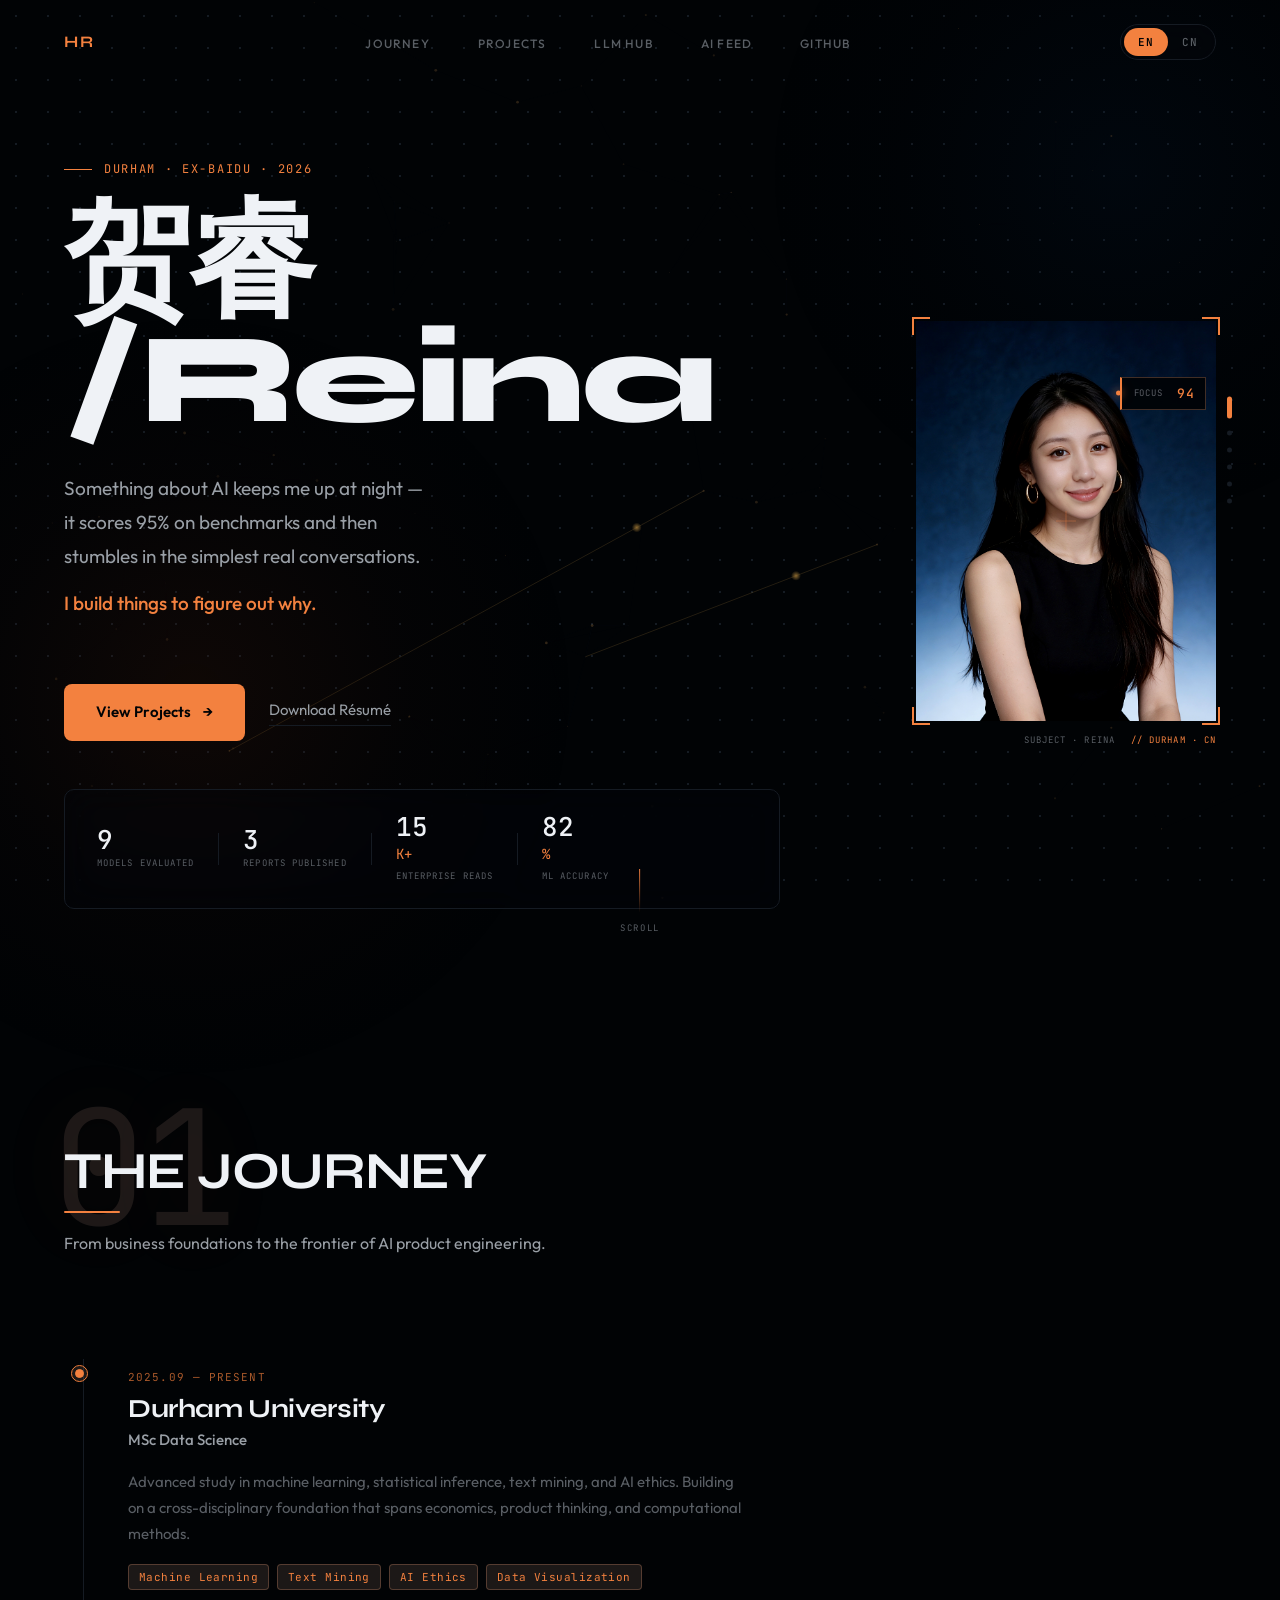
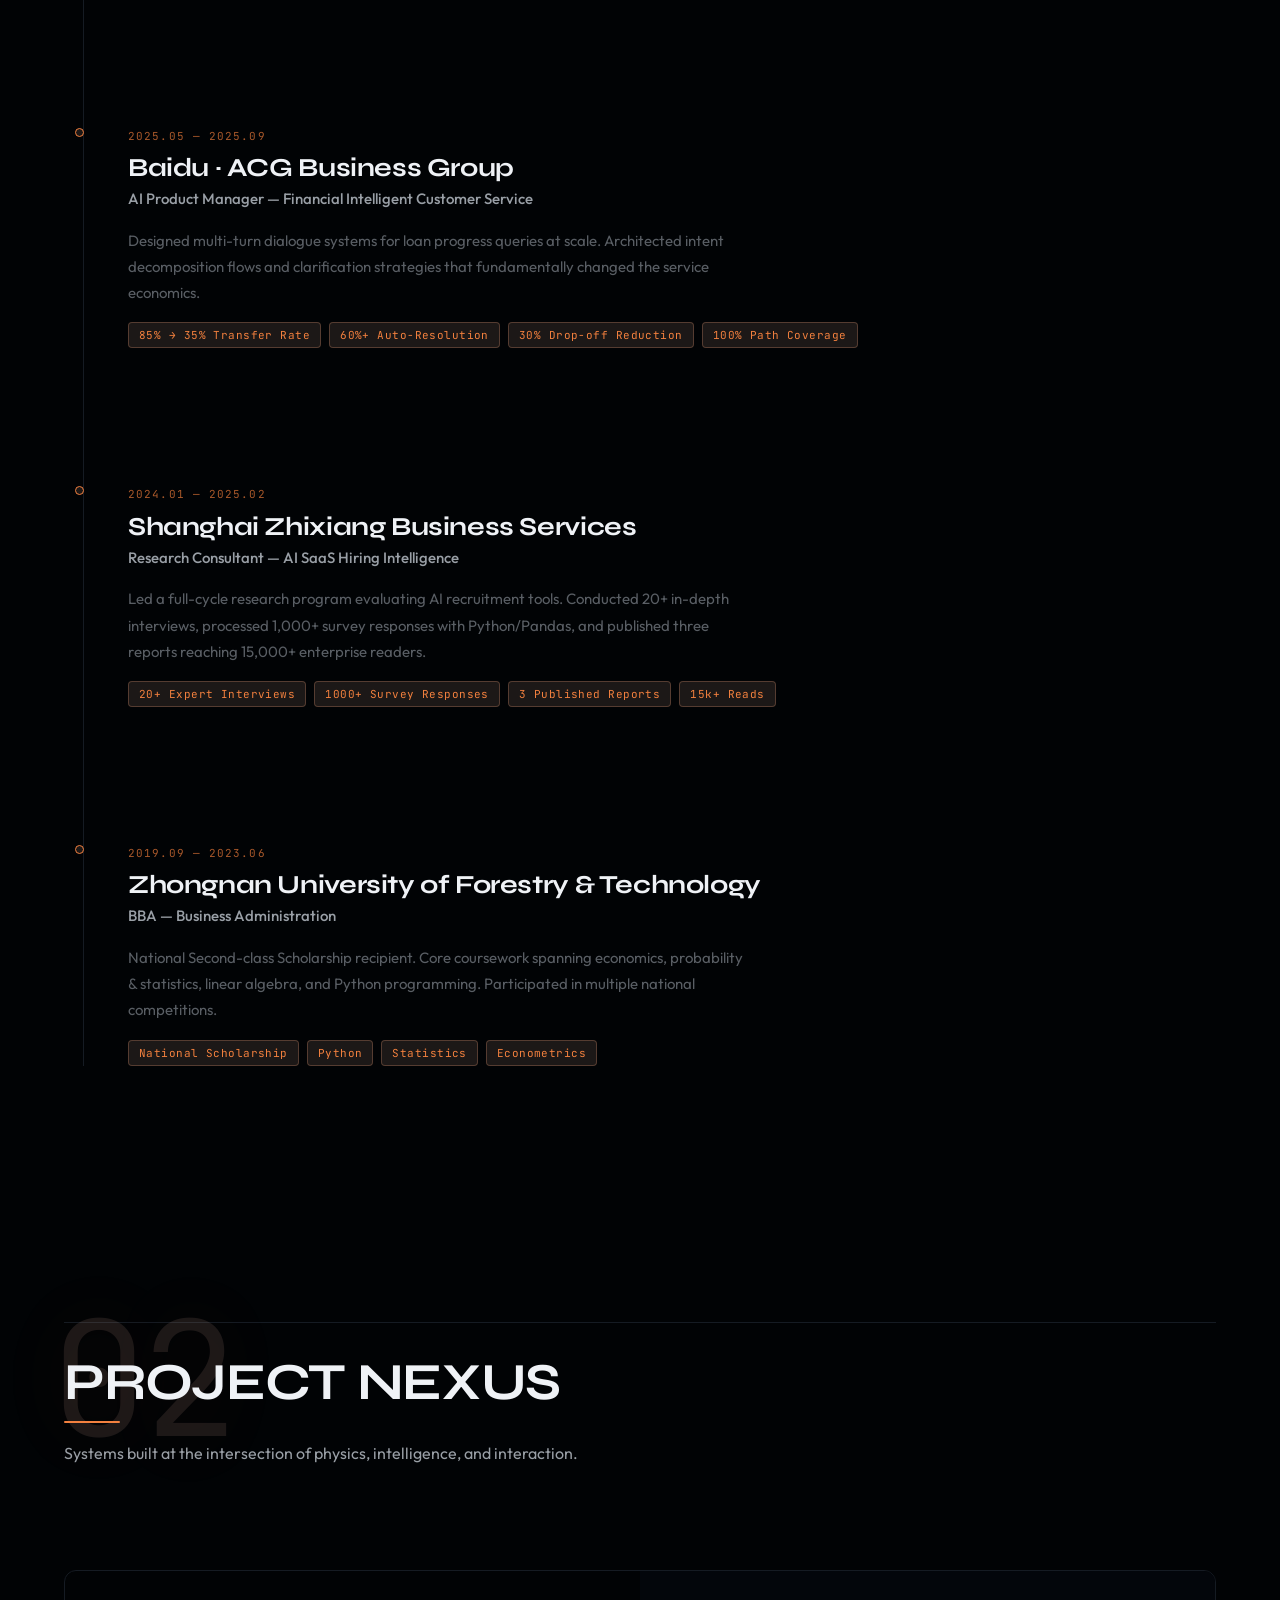
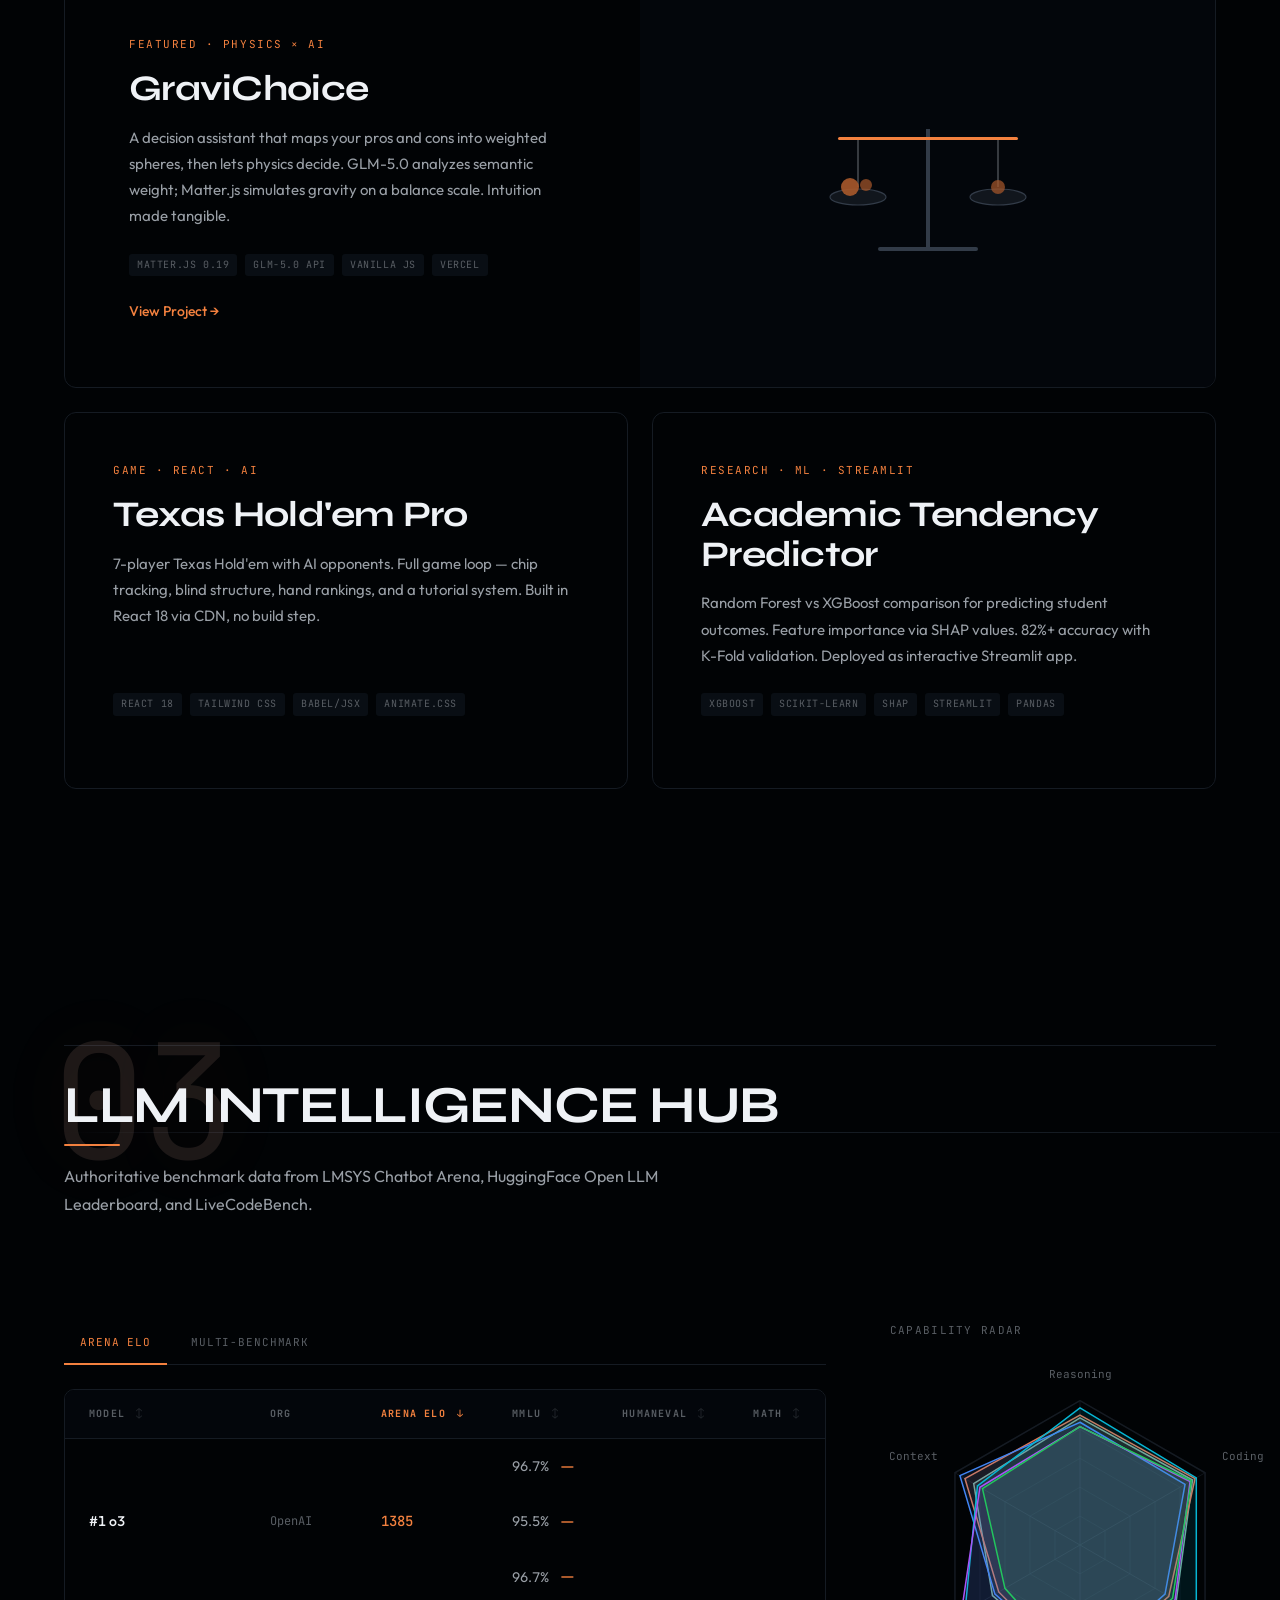
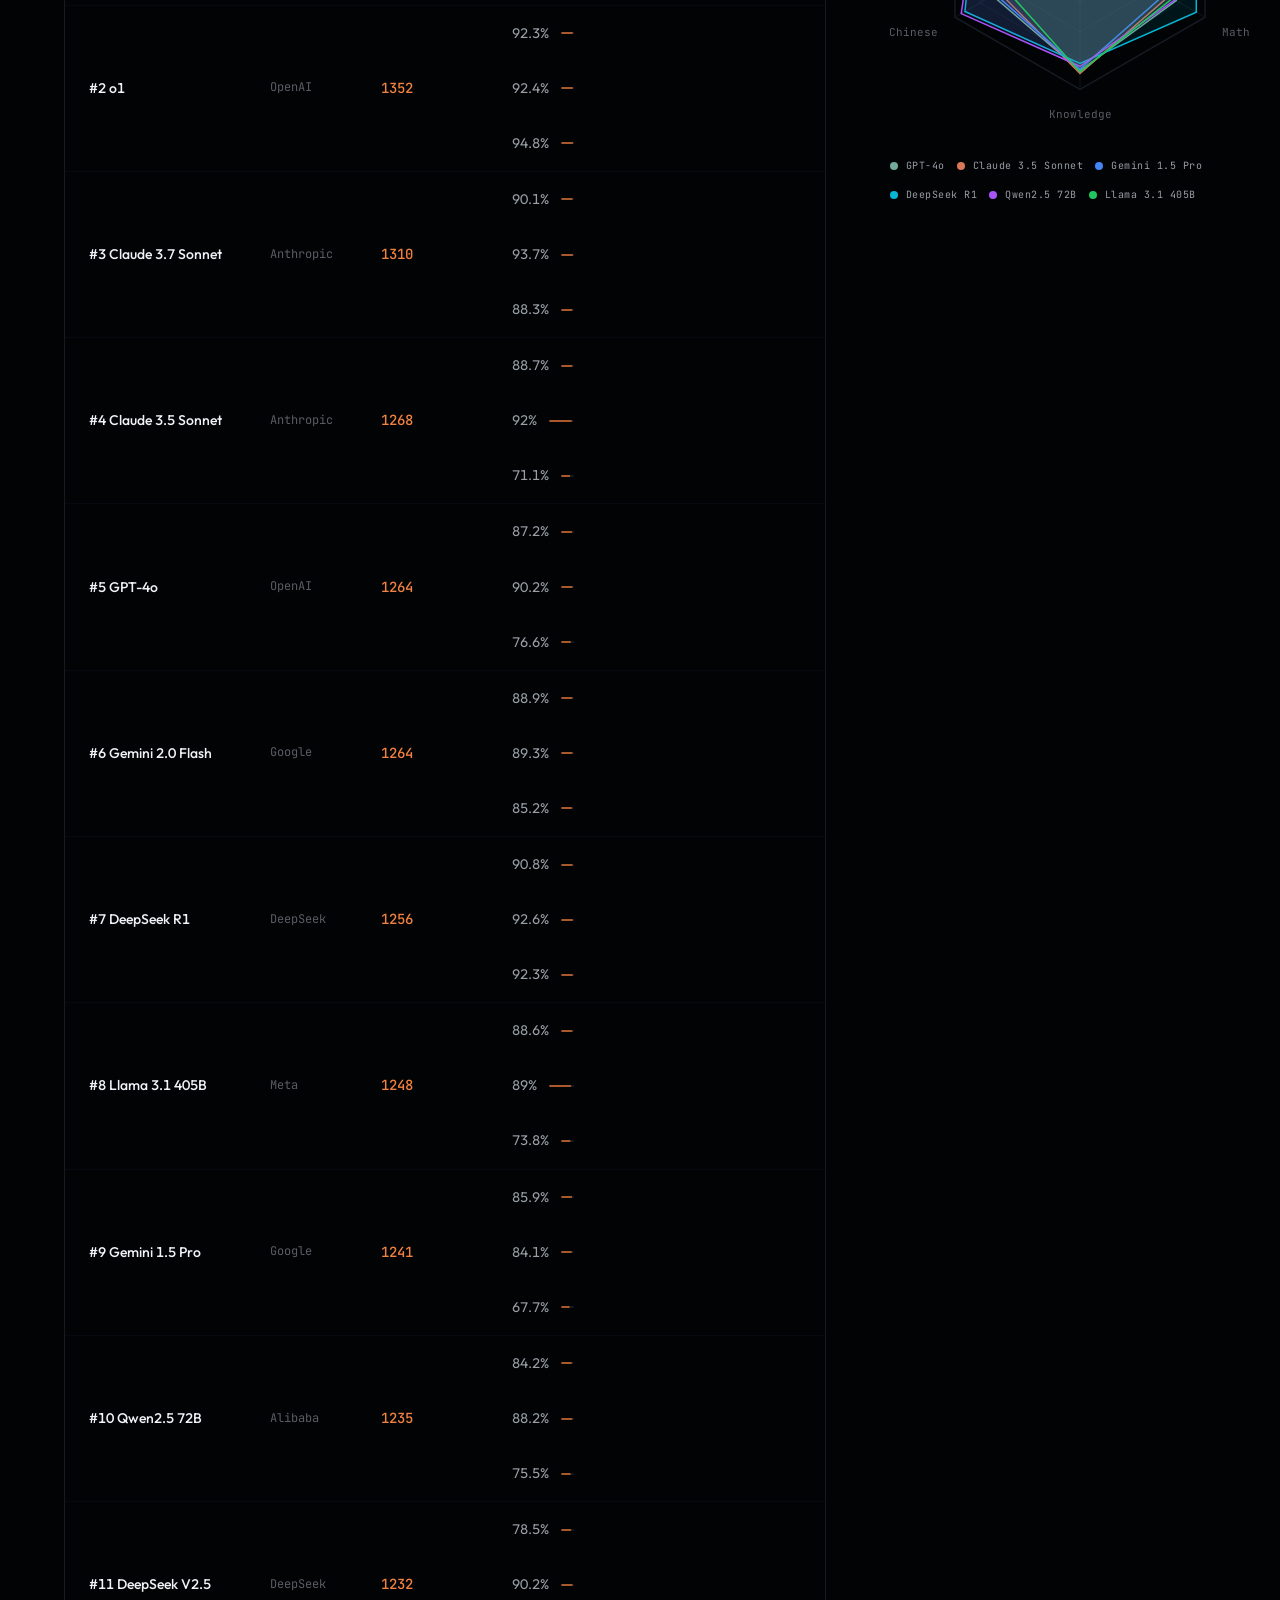
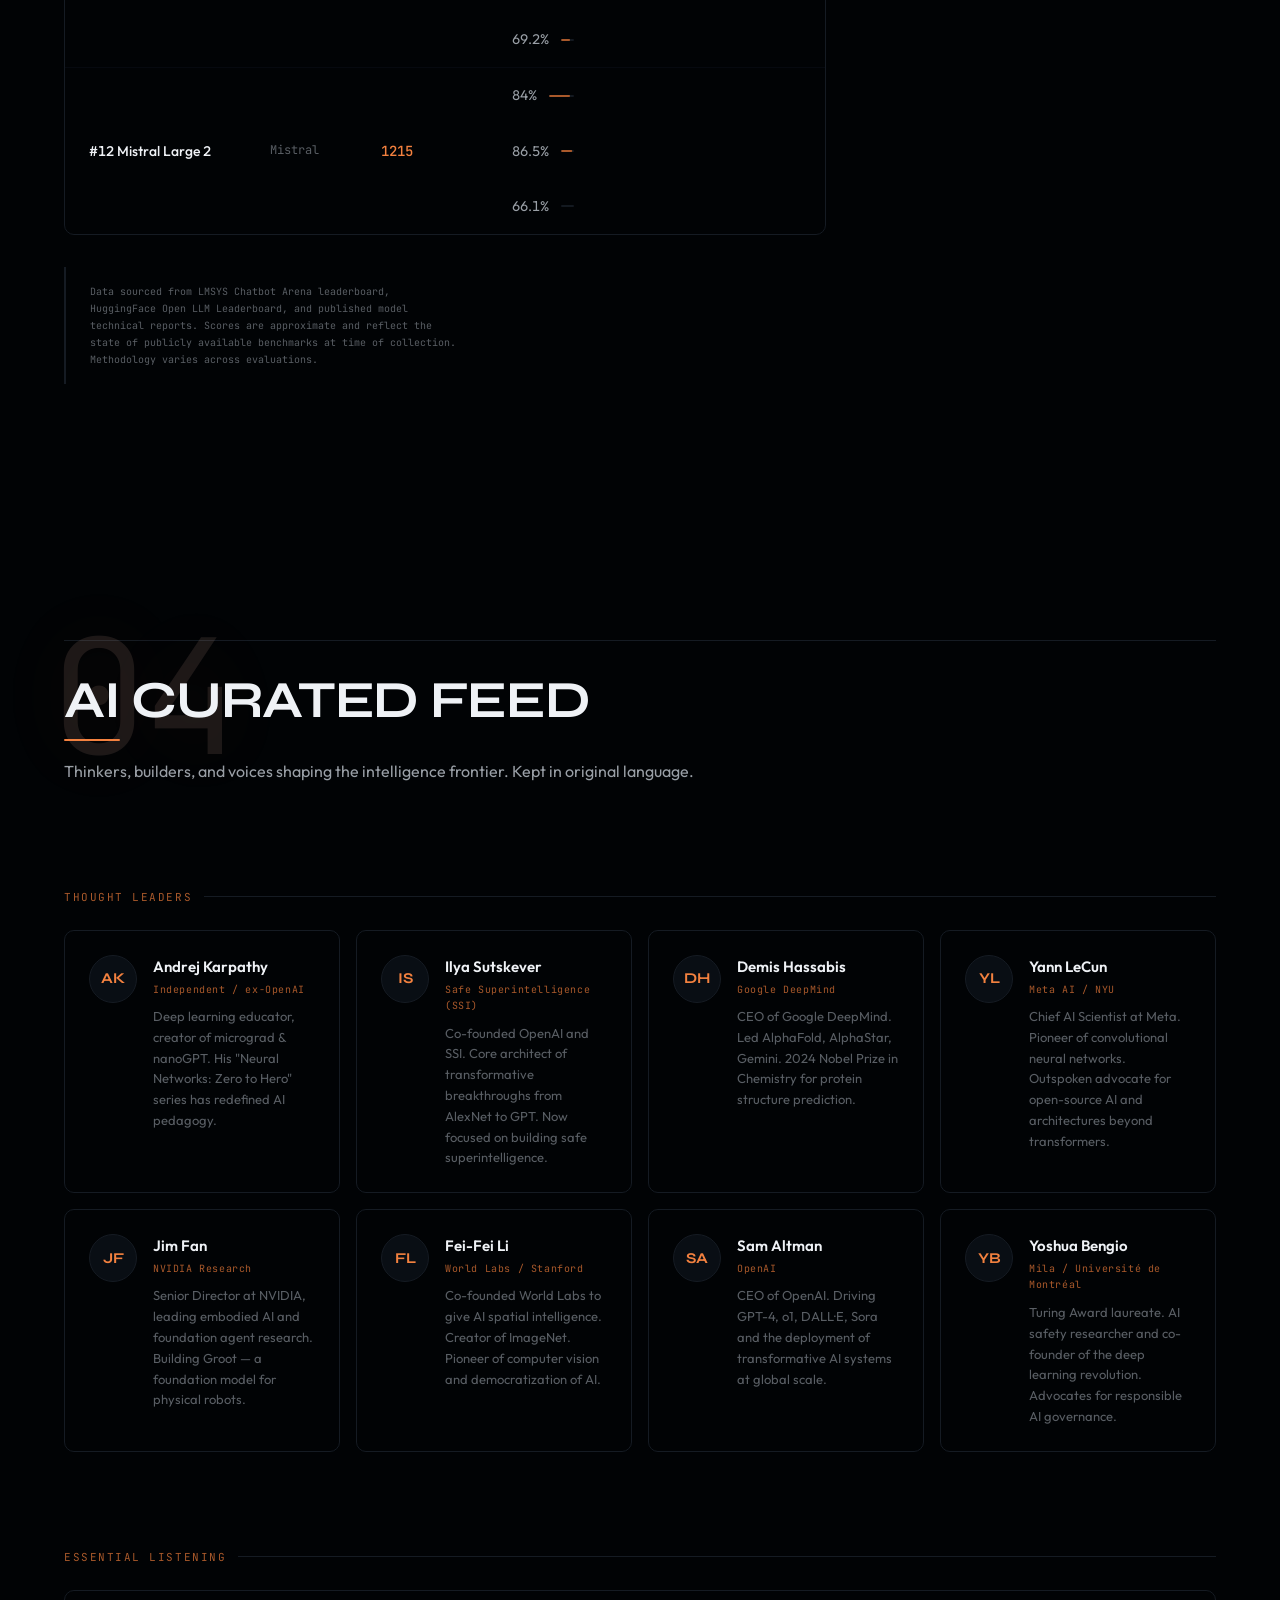
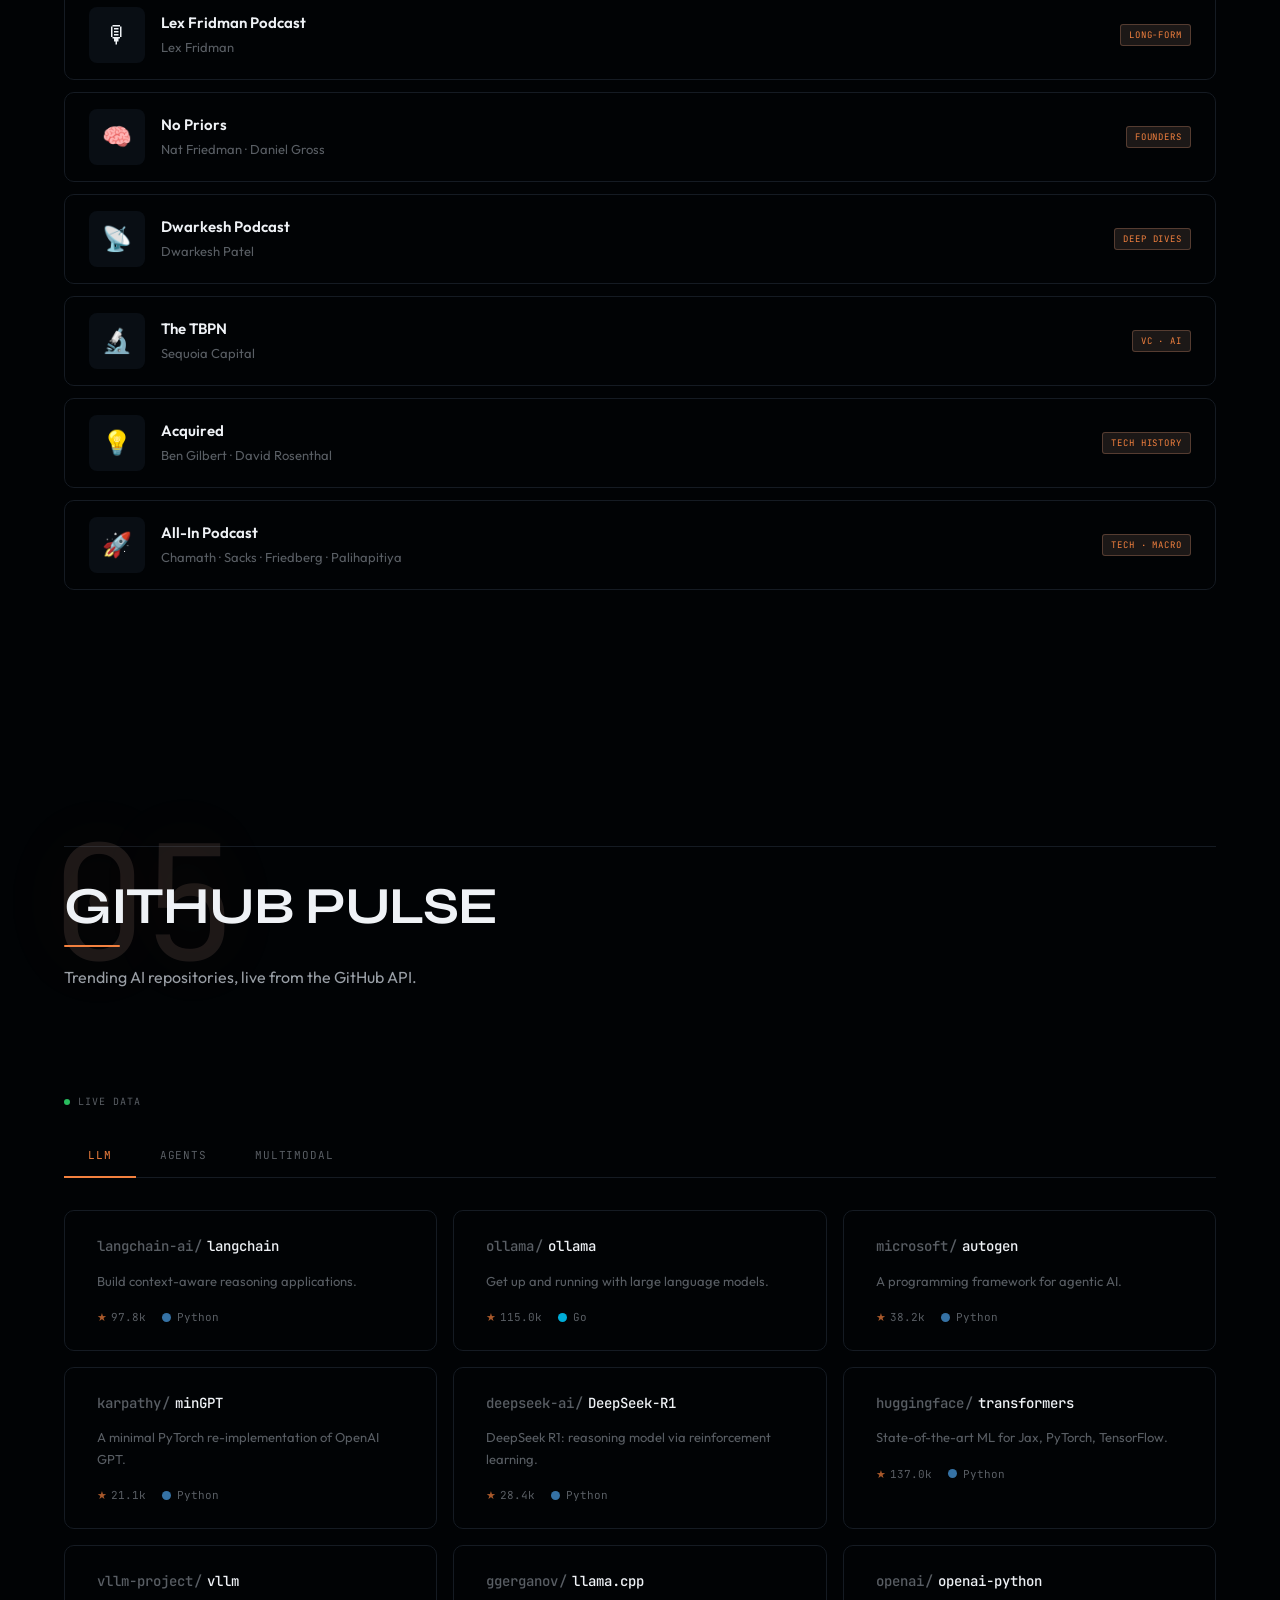
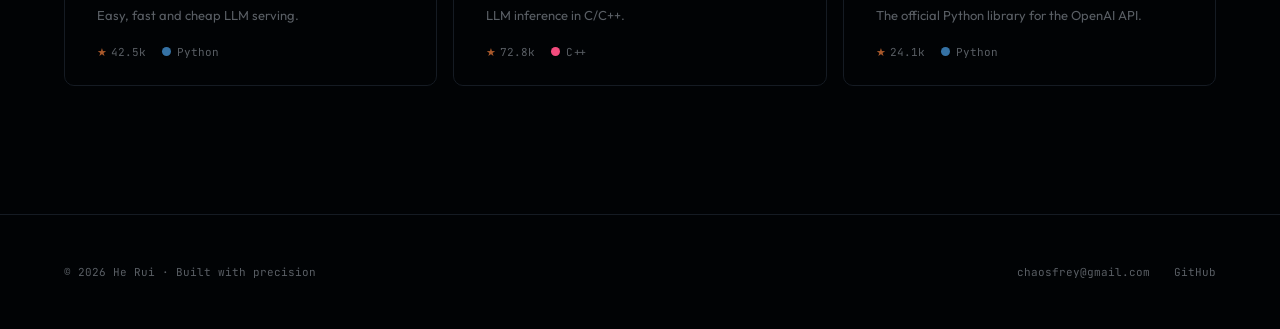
==== index.html @ 28bc3180 "Initial deploy: Reina personal portal" ====
<!DOCTYPE html>
<html lang="en">
<head>
  <meta charset="UTF-8">
  <meta name="viewport" content="width=device-width, initial-scale=1, viewport-fit=cover">
  <meta name="description" content="Reina / 贺睿 — AI Product Management, LLM Researcher, Decision Architect.">
  <title>Reina · 贺睿 — AI Product Management</title>

  <!-- Preconnect for fonts -->
  <link rel="preconnect" href="https://fonts.googleapis.com">
  <link rel="preconnect" href="https://fonts.gstatic.com" crossorigin>
  <link href="https://fonts.googleapis.com/css2?family=Syne:wght@400;600;700;800&family=Outfit:wght@300;400;500;600&family=JetBrains+Mono:wght@400;500&family=Noto+Sans+SC:wght@300;400;500;700&display=swap" rel="stylesheet">

  <link rel="stylesheet" href="css/style.css">
</head>
<body>

<!-- ══════════════════════════════════════════════════
     CANVAS BACKGROUND
══════════════════════════════════════════════════ -->
<!-- Scroll progress bar -->
<div class="scroll-progress" id="scroll-progress" aria-hidden="true"></div>

<canvas id="bg-canvas" aria-hidden="true"></canvas>

<!-- ══════════════════════════════════════════════════
     NAVIGATION
══════════════════════════════════════════════════ -->
<nav class="nav" role="navigation" aria-label="Primary navigation">
  <div class="nav-logo">HR</div>

  <ul class="nav-links" role="list">
    <li><a href="#journey"      class="nav-link" data-section="journey"      data-idx="0">Journey</a></li>
    <li><a href="#projects"     class="nav-link" data-section="projects"     data-idx="1">Projects</a></li>
    <li><a href="#llm-hub"      class="nav-link" data-section="llm-hub"      data-idx="2">LLM Hub</a></li>
    <li><a href="#ai-feed"      class="nav-link" data-section="ai-feed"      data-idx="3">AI Feed</a></li>
    <li><a href="#github-pulse" class="nav-link" data-section="github-pulse" data-idx="4">GitHub</a></li>
  </ul>

  <div class="lang-toggle" role="group" aria-label="Language toggle">
    <button class="lang-btn active" data-lang="en" aria-label="Switch to English">EN</button>
    <button class="lang-btn"        data-lang="zh" aria-label="切换至中文">CN</button>
  </div>
</nav>

<!-- Section navigation dots -->
<nav class="section-nav" aria-label="Section navigation" aria-hidden="true">
  <div class="section-dot active" data-target="hero"         title="Hero"></div>
  <div class="section-dot"        data-target="journey"      title="Journey"></div>
  <div class="section-dot"        data-target="projects"     title="Projects"></div>
  <div class="section-dot"        data-target="llm-hub"      title="LLM Hub"></div>
  <div class="section-dot"        data-target="ai-feed"      title="AI Feed"></div>
  <div class="section-dot"        data-target="github-pulse" title="GitHub Pulse"></div>
</nav>

<main>

<!-- ══════════════════════════════════════════════════
     § 0 — HERO
══════════════════════════════════════════════════ -->
<section id="hero" aria-labelledby="hero-heading">
  <div class="hero-inner">

    <!-- Left: text content -->
    <div class="hero-text">
      <div class="hero-eyebrow">
        <span class="hero-eyebrow-line" aria-hidden="true"></span>
        <span id="hero-eyebrow-text">Durham · ex-Baidu · 2026</span>
      </div>

      <h1 class="hero-name" id="hero-heading">
        <span class="name-zh">贺睿</span>
        <span class="name-en"><span class="name-sep" aria-hidden="true">/</span>Reina</span>
      </h1>

      <p class="hero-desc" id="hero-desc">
        <span id="hero-desc-top">On the path to AGI — curious about what comes next.</span><br>
        <span class="hero-desc-accent" id="hero-desc-accent">I build things to figure out why.</span>
      </p>

      <div class="hero-cta">
        <a href="#projects" class="btn-primary">
          <span id="cta-primary-text">View Projects</span>
          <span aria-hidden="true">→</span>
        </a>
        <a href="贺睿_杜伦大学_数据科学专业.pdf" class="btn-ghost" download>
          <span id="cta-ghost-text">Download Résumé</span>
        </a>
      </div>

      <!-- Stats strip -->
      <div class="hero-stats" aria-label="Key metrics">
        <div class="stat-item">
          <span class="stat-val mono" data-target="9">0</span>
          <span class="stat-label" data-i18n="stat_models">Models Evaluated</span>
        </div>
        <div class="stat-divider" aria-hidden="true"></div>
        <div class="stat-item">
          <span class="stat-val mono" data-target="3">0</span>
          <span class="stat-label" data-i18n="stat_reports">Reports Published</span>
        </div>
        <div class="stat-divider" aria-hidden="true"></div>
        <div class="stat-item">
          <span class="stat-val mono" data-target="15">0</span><span class="stat-unit accent">K+</span>
          <span class="stat-label" data-i18n="stat_reads">Enterprise Reads</span>
        </div>
        <div class="stat-divider" aria-hidden="true"></div>
        <div class="stat-item">
          <span class="stat-val mono" data-target="82">0</span><span class="stat-unit accent">%</span>
          <span class="stat-label" data-i18n="stat_acc">ML Accuracy</span>
        </div>
      </div>
    </div>

    <!-- Right: photo -->
    <div class="hero-photo-side" aria-hidden="true">
      <div class="hero-photo-frame">
        <img src="个人照片.jpg" alt="贺睿 / Reina — portrait">
        <div class="photo-corner tl"></div>
        <div class="photo-corner tr"></div>
        <div class="photo-corner bl"></div>
        <div class="photo-corner br"></div>
        <div class="photo-scan"></div>
        <div class="photo-crosshair"></div>
      </div>
      <div class="photo-meta">
        <span class="mono">SUBJECT · REINA</span>
        <span class="mono accent">// DURHAM · CN</span>
      </div>
    </div>

  </div>

  <div class="hero-scroll" aria-hidden="true">
    <div class="hero-scroll-line"></div>
    <span>SCROLL</span>
  </div>
</section>

<!-- ══════════════════════════════════════════════════
     § 1 — THE JOURNEY
══════════════════════════════════════════════════ -->
<section id="journey" class="section" aria-labelledby="journey-heading">
  <div class="section-header fade-up">
    <div class="section-num" aria-hidden="true">01</div>
    <h2 class="section-title" id="journey-heading">THE JOURNEY</h2>
    <p class="section-subtitle" id="journey-subtitle">From business foundations to the frontier of AI product engineering.</p>
  </div>

  <div class="timeline" role="list" aria-label="Career timeline">
    <div class="timeline-spine" aria-hidden="true"></div>
    <div class="timeline-progress-bar" aria-hidden="true"></div>
    <div id="timeline-items">
      <!-- Populated by JS -->
    </div>
  </div>
</section>

<!-- ══════════════════════════════════════════════════
     § 2 — PROJECT NEXUS
══════════════════════════════════════════════════ -->
<section id="projects" class="section" aria-labelledby="projects-heading">
  <div class="section-header fade-up">
    <div class="section-num" aria-hidden="true">02</div>
    <h2 class="section-title" id="projects-heading">PROJECT NEXUS</h2>
    <p class="section-subtitle" id="projects-subtitle">Systems built at the intersection of physics, intelligence, and interaction.</p>
  </div>

  <div class="projects-stack">
    <!-- Featured: GraviChoice -->
    <article class="project-featured fade-up" aria-label="Featured project: GraviChoice">
      <div class="project-body">
        <div>
          <div class="project-label" id="feat-label">Featured · Physics × AI</div>
          <h3 class="project-title" id="feat-title">GraviChoice</h3>
          <p class="project-desc" id="feat-desc">
            A decision assistant that maps your pros and cons into weighted spheres, then lets physics decide.
            GLM-5.0 analyzes semantic weight; Matter.js simulates gravity on a balance scale.
          </p>
          <div class="tech-chips" id="feat-tech">
            <span class="tech-chip">Matter.js 0.19</span>
            <span class="tech-chip">GLM-5.0 API</span>
            <span class="tech-chip">Vanilla JS</span>
            <span class="tech-chip">Vercel</span>
          </div>
        </div>
        <a href="GraviChoice_决策助手/index.html" class="project-link" id="feat-link">View Project →</a>
      </div>

      <!-- Physics scale SVG animation -->
      <div class="project-canvas" aria-hidden="true">
        <svg class="physics-scale" viewBox="0 0 300 260" fill="none" xmlns="http://www.w3.org/2000/svg">
          <!-- Pivot post -->
          <rect x="148" y="80" width="4" height="120" fill="oklch(35% 0.025 255)"/>
          <!-- Base -->
          <rect x="100" y="198" width="100" height="4" rx="2" fill="oklch(35% 0.025 255)"/>
          <!-- Beam group (animated) -->
          <g class="scale-beam" transform-origin="150 90">
            <rect x="60" y="88" width="180" height="3" rx="1.5" fill="oklch(72% 0.16 48)"/>
            <!-- Left chain -->
            <line x1="80"  y1="91" x2="80"  y2="138" stroke="oklch(48% 0.012 255)" stroke-width="1.2"/>
            <!-- Right chain -->
            <line x1="220" y1="91" x2="220" y2="138" stroke="oklch(48% 0.012 255)" stroke-width="1.2"/>
          </g>
          <!-- Left pan (animated) -->
          <g class="scale-pan-l" transform-origin="80 150">
            <ellipse cx="80" cy="148" rx="28" ry="8" fill="oklch(20% 0.016 255)" stroke="oklch(35% 0.025 255)" stroke-width="1.2"/>
            <!-- Weight balls -->
            <circle cx="72" cy="138" r="9" fill="oklch(55% 0.12 48)" opacity="0.9"/>
            <circle cx="88" cy="136" r="6" fill="oklch(55% 0.12 48)" opacity="0.7"/>
          </g>
          <!-- Right pan (animated) -->
          <g class="scale-pan-r" transform-origin="220 150">
            <ellipse cx="220" cy="148" rx="28" ry="8" fill="oklch(20% 0.016 255)" stroke="oklch(35% 0.025 255)" stroke-width="1.2"/>
            <!-- Lighter weight -->
            <circle cx="220" cy="138" r="7" fill="oklch(55% 0.12 48)" opacity="0.7"/>
          </g>
        </svg>
      </div>
    </article>

    <!-- Secondary: Texas Hold'em + ML Research -->
    <div class="projects-secondary">
      <article class="project-card fade-up delay-1">
        <div class="project-label" id="proj-label-0">Game · React · AI</div>
        <h3 class="project-title" id="proj-title-0">Texas Hold'em Pro</h3>
        <p class="project-desc" id="proj-desc-0">
          7-player Texas Hold'em with AI opponents. Full game loop — chip tracking, blind structure,
          hand rankings, and a tutorial system. Built in React 18 via CDN, no build step.
        </p>
        <div class="tech-chips" id="proj-tech-0">
          <span class="tech-chip">React 18</span>
          <span class="tech-chip">Tailwind CSS</span>
          <span class="tech-chip">Babel/JSX</span>
        </div>
      </article>

      <article class="project-card fade-up delay-2">
        <div class="project-label" id="proj-label-1">Research · ML · Streamlit</div>
        <h3 class="project-title" id="proj-title-1">Academic Tendency Predictor</h3>
        <p class="project-desc" id="proj-desc-1">
          Random Forest vs XGBoost for predicting student outcomes. Feature importance via SHAP values.
          82%+ accuracy with K-Fold validation. Deployed as interactive Streamlit app.
        </p>
        <div class="tech-chips" id="proj-tech-1">
          <span class="tech-chip">XGBoost</span>
          <span class="tech-chip">scikit-learn</span>
          <span class="tech-chip">SHAP</span>
          <span class="tech-chip">Streamlit</span>
        </div>
      </article>
    </div>
  </div>
</section>

<!-- ══════════════════════════════════════════════════
     § 3 — LLM INTELLIGENCE HUB
══════════════════════════════════════════════════ -->
<section id="llm-hub" class="section" aria-labelledby="llm-heading">
  <div class="section-header fade-up">
    <div class="section-num" aria-hidden="true">03</div>
    <h2 class="section-title" id="llm-heading">LLM INTELLIGENCE HUB</h2>
    <p class="section-subtitle" id="llm-subtitle">Authoritative benchmark data from LMSYS Chatbot Arena, HuggingFace Open LLM Leaderboard, and LiveCodeBench.</p>
  </div>

  <div class="llm-grid">
    <!-- Left: Table -->
    <div>
      <div class="llm-tabs" role="tablist">
        <button class="llm-tab active" data-tab="arena" id="tab-arena" role="tab" aria-selected="true">Arena Elo</button>
        <button class="llm-tab"        data-tab="bench" id="tab-bench" role="tab" aria-selected="false">Multi-Benchmark</button>
      </div>

      <div class="table-wrap fade-up">
        <table class="bench-table" aria-label="LLM benchmark comparison">
          <thead>
            <tr>
              <th data-col="name">Model <span class="sort-arrow">↕</span></th>
              <th>Org</th>
              <th data-col="elo" class="sorted">Arena Elo <span class="sort-arrow">↓</span></th>
              <th data-col="mmlu">MMLU <span class="sort-arrow">↕</span></th>
              <th data-col="humaneval">HumanEval <span class="sort-arrow">↕</span></th>
              <th data-col="math">MATH <span class="sort-arrow">↕</span></th>
            </tr>
          </thead>
          <tbody id="llm-tbody">
            <!-- Populated by JS -->
          </tbody>
        </table>
      </div>

      <p class="llm-footnote fade-up delay-2" id="llm-footnote">
        Data sourced from LMSYS Chatbot Arena leaderboard, HuggingFace Open LLM Leaderboard, and published model technical reports.
        Scores are approximate and reflect the state of publicly available benchmarks at time of collection.
      </p>
    </div>

    <!-- Right: Radar Chart -->
    <aside class="radar-panel fade-up delay-2" aria-label="Model capability radar chart">
      <div class="radar-label" id="radar-label">Capability Radar</div>
      <canvas id="radar-canvas" role="img" aria-label="Hexagonal radar chart comparing LLM capabilities across 6 dimensions"></canvas>
      <div class="radar-legend" id="radar-legend" role="list" aria-label="Model legend — click to toggle">
        <!-- Populated by JS -->
      </div>
    </aside>
  </div>
</section>

<!-- ══════════════════════════════════════════════════
     § 4 — AI CURATED FEED
══════════════════════════════════════════════════ -->
<section id="ai-feed" class="section" aria-labelledby="feed-heading">
  <div class="section-header fade-up">
    <div class="section-num" aria-hidden="true">04</div>
    <h2 class="section-title" id="feed-heading">AI CURATED FEED</h2>
    <p class="section-subtitle" id="feed-subtitle">Thinkers, builders, and voices shaping the intelligence frontier. Kept in original language.</p>
  </div>

  <div class="feed-block">
    <div class="feed-heading" id="feed-heading-people">Thought Leaders</div>
    <div class="thinkers-grid" id="thinkers-grid" role="list">
      <!-- Populated by JS -->
    </div>
  </div>

  <div class="feed-block">
    <div class="feed-heading" id="feed-heading-podcasts">Essential Listening</div>
    <div class="podcast-list" id="podcast-list" role="list">
      <!-- Populated by JS -->
    </div>
  </div>
</section>

<!-- ══════════════════════════════════════════════════
     § 5 — GITHUB PULSE
══════════════════════════════════════════════════ -->
<section id="github-pulse" class="section" aria-labelledby="github-heading">
  <div class="section-header fade-up">
    <div class="section-num" aria-hidden="true">05</div>
    <h2 class="section-title" id="github-heading">GITHUB PULSE</h2>
    <p class="section-subtitle" id="github-subtitle">Trending AI repositories, live from the GitHub API.</p>
  </div>

  <div class="pulse-header">
    <div class="live-indicator">
      <div class="live-dot" aria-hidden="true"></div>
      <span id="live-label">LIVE DATA</span>
    </div>
  </div>

  <div class="pulse-tabs" role="tablist">
    <button class="pulse-tab active" data-topic="llm"        id="tab-llm"   role="tab">LLM</button>
    <button class="pulse-tab"        data-topic="agent"      id="tab-agent" role="tab">Agents</button>
    <button class="pulse-tab"        data-topic="multimodal" id="tab-mm"    role="tab">Multimodal</button>
  </div>

  <div class="repos-grid" id="repos-grid" aria-live="polite" aria-label="GitHub trending repositories">
    <!-- Populated by JS -->
  </div>
</section>

</main>

<!-- ══════════════════════════════════════════════════
     FOOTER
══════════════════════════════════════════════════ -->
<footer role="contentinfo">
  <p class="footer-copy" id="footer-copy">© 2026 He Rui · Built with precision</p>
  <nav class="footer-links" aria-label="Contact links">
    <a href="mailto:chaosfrey@gmail.com" class="footer-link">chaosfrey@gmail.com</a>
    <a href="https://github.com/chaosfrey-arch" class="footer-link" target="_blank" rel="noopener">GitHub</a>
  </nav>
</footer>

<!-- Scripts — data first, then app -->
<script src="js/data.js"></script>
<script src="js/main.js"></script>
</body>
</html>
---- css/style.css ----
/* ============================================================
   OBSIDIAN PORTAL — He Rui / 贺睿
   Design System: Precision Dark · Amber Command
   ============================================================ */

/* === 1. DESIGN TOKENS === */
:root {
  /* Backgrounds — tinted deep navy, not pure black */
  --bg:       oklch(9% 0.012 255);
  --bg-1:     oklch(12% 0.014 255);
  --bg-2:     oklch(16% 0.015 255);
  --bg-3:     oklch(21% 0.016 255);

  /* Accent — burnished amber (aviation instrument panels, not neon) */
  --amber:         oklch(72% 0.16 48);
  --amber-dim:     oklch(55% 0.12 48);
  --amber-muted:   oklch(72% 0.06 48 / 0.14);
  --amber-border:  oklch(72% 0.10 48 / 0.30);

  /* Semantic status */
  --green:   oklch(70% 0.18 150);
  --red:     oklch(60% 0.18 25);
  --blue:    oklch(65% 0.14 255);

  /* Text — cool tinted whites */
  --text-1:  oklch(96% 0.006 255);
  --text-2:  oklch(70% 0.012 255);
  --text-3:  oklch(48% 0.012 255);

  /* Borders */
  --border:       oklch(22% 0.018 255);
  --border-hover: oklch(35% 0.025 255);

  /* Typography */
  --font-display:  'Syne', system-ui, sans-serif;
  --font-body:     'Outfit', system-ui, sans-serif;
  --font-mono:     'JetBrains Mono', 'Courier New', monospace;
  --font-zh:       'Noto Sans SC', 'PingFang SC', system-ui, sans-serif;

  /* 4pt spacing scale */
  --s1: 4px;   --s2: 8px;   --s3: 12px;  --s4: 16px;
  --s5: 24px;  --s6: 32px;  --s7: 48px;  --s8: 64px;
  --s9: 96px;  --s10: 128px;

  /* Easing */
  --ease-out-expo:  cubic-bezier(0.16, 1, 0.3, 1);
  --ease-out-quart: cubic-bezier(0.25, 1, 0.5, 1);
  --ease-in-out:    cubic-bezier(0.65, 0, 0.35, 1);

  /* Z-index stack */
  --z-bg:     -1;
  --z-base:    1;
  --z-sticky: 10;
  --z-nav:   100;
}

/* === 2. RESET & BASE === */
*, *::before, *::after { box-sizing: border-box; margin: 0; padding: 0; }

html {
  font-size: 16px;
  scroll-behavior: smooth;
  -webkit-font-smoothing: antialiased;
  -moz-osx-font-smoothing: grayscale;
  text-rendering: optimizeLegibility;
}

body {
  background: var(--bg);
  color: var(--text-1);
  font-family: var(--font-body);
  line-height: 1.65;
  overflow-x: hidden;
  /* Subtle dot grid — structural, not decorative */
  background-image: radial-gradient(circle, oklch(22% 0.018 255) 1px, transparent 1px);
  background-size: 32px 32px;
  background-attachment: fixed;
}

body.zh { font-family: var(--font-zh), var(--font-body); }

img { max-width: 100%; height: auto; display: block; }
a { color: inherit; text-decoration: none; }
button { cursor: pointer; background: none; border: none; font: inherit; color: inherit; }
ul { list-style: none; }

/* Focus rings */
*:focus { outline: none; }
*:focus-visible {
  outline: 2px solid var(--amber);
  outline-offset: 3px;
  border-radius: 3px;
}

/* === 3. CANVAS BACKGROUND === */
#bg-canvas {
  position: fixed;
  inset: 0;
  z-index: var(--z-bg);
  pointer-events: none;
  opacity: 0.6;
}

/* === 4. NAVIGATION === */
.nav {
  position: fixed;
  top: 0; left: 0; right: 0;
  z-index: var(--z-nav);
  padding: var(--s5) var(--s8);
  display: flex;
  align-items: center;
  justify-content: space-between;
  transition: background 300ms var(--ease-out-expo), border-color 300ms var(--ease-out-expo);
}

.nav.scrolled {
  background: oklch(9% 0.012 255 / 0.88);
  backdrop-filter: blur(24px) saturate(1.2);
  -webkit-backdrop-filter: blur(24px) saturate(1.2);
  border-bottom: 1px solid var(--border);
}

.nav-logo {
  font-family: var(--font-display);
  font-size: 1rem;
  font-weight: 700;
  letter-spacing: 0.12em;
  color: var(--amber);
  text-transform: uppercase;
}

.nav-links {
  display: flex;
  align-items: center;
  gap: var(--s7);
}

.nav-link {
  font-size: 0.75rem;
  font-weight: 500;
  letter-spacing: 0.1em;
  text-transform: uppercase;
  color: var(--text-3);
  transition: color 120ms;
  position: relative;
  padding-bottom: 2px;
}

.nav-link::after {
  content: '';
  position: absolute;
  bottom: -2px; left: 0;
  width: 0; height: 1px;
  background: var(--amber);
  transition: width 300ms var(--ease-out-expo);
}

.nav-link:hover,
.nav-link.active { color: var(--text-1); }

.nav-link:hover::after,
.nav-link.active::after { width: 100%; }

/* Language Toggle — only glassmorphism element on page */
.lang-toggle {
  display: flex;
  align-items: center;
  background: oklch(12% 0.014 255 / 0.7);
  backdrop-filter: blur(12px);
  -webkit-backdrop-filter: blur(12px);
  border: 1px solid var(--border);
  border-radius: 100px;
  padding: 3px;
  gap: 0;
}

.lang-btn {
  font-family: var(--font-mono);
  font-size: 0.6875rem;
  font-weight: 500;
  letter-spacing: 0.08em;
  padding: 5px 14px;
  border-radius: 100px;
  color: var(--text-3);
  transition: color 120ms, background 250ms var(--ease-out-expo);
  user-select: none;
}

.lang-btn.active {
  background: var(--amber);
  color: oklch(9% 0.012 255);
  font-weight: 600;
}

/* Section nav dots */
.section-nav {
  position: fixed;
  right: var(--s7);
  top: 50%;
  transform: translateY(-50%);
  z-index: var(--z-nav);
  display: flex;
  flex-direction: column;
  gap: var(--s3);
  align-items: center;
}

.section-dot {
  width: 5px;
  height: 5px;
  border-radius: 100px;
  background: var(--border);
  cursor: pointer;
  transition: background 250ms, height 300ms var(--ease-out-expo), transform 120ms;
}

.section-dot:hover { transform: scale(1.4); }

.section-dot.active {
  background: var(--amber);
  height: 22px;
}

/* === 5. MAIN LAYOUT === */
main { position: relative; z-index: var(--z-base); }

.section {
  padding: var(--s10) var(--s8);
  max-width: 1280px;
  margin: 0 auto;
  position: relative;
}

.section-header {
  margin-bottom: clamp(var(--s8), 8vw, var(--s10));
  position: relative;
  padding-top: var(--s6);
}

/* Oversized number creates depth without decoration */
.section-num {
  font-family: var(--font-mono);
  font-size: clamp(5.5rem, 14vw, 10rem);
  font-weight: 400;
  color: var(--amber-muted);
  line-height: 1;
  position: absolute;
  top: -0.15em;
  left: -0.08em;
  pointer-events: none;
  user-select: none;
  letter-spacing: -0.03em;
}

.section-title {
  font-family: var(--font-display);
  font-size: clamp(2rem, 4.5vw, 3.25rem);
  font-weight: 700;
  letter-spacing: -0.025em;
  line-height: 1.05;
  position: relative;
}

.section-subtitle {
  font-size: 1rem;
  color: var(--text-2);
  margin-top: var(--s4);
  max-width: 58ch;
  line-height: 1.75;
}

/* Divider line between sections */
.section + .section::before {
  content: '';
  display: block;
  width: 100%;
  max-width: 1280px;
  margin: 0 auto;
  height: 1px;
  background: var(--border);
}

/* === 6. HERO === */
#hero {
  min-height: 100svh;
  display: grid;
  place-items: center;
  padding: 0 var(--s8);
  position: relative;
}

.hero-inner {
  max-width: 1280px;
  width: 100%;
}

.hero-eyebrow {
  display: inline-flex;
  align-items: center;
  gap: var(--s3);
  font-family: var(--font-mono);
  font-size: 0.75rem;
  letter-spacing: 0.14em;
  text-transform: uppercase;
  color: var(--amber);
  margin-bottom: var(--s5);
}

.hero-eyebrow-line {
  width: 28px;
  height: 1px;
  background: var(--amber);
  flex-shrink: 0;
}

.hero-name {
  font-family: var(--font-display);
  font-size: clamp(3.75rem, 10vw, 8rem);
  font-weight: 800;
  letter-spacing: -0.035em;
  line-height: 0.92;
  margin-bottom: var(--s6);
}

.hero-name .part-zh { color: var(--text-1); }
.hero-name .part-sep { color: oklch(35% 0.018 255); font-weight: 300; margin: 0 0.12em; }
.hero-name .part-en { color: var(--text-2); }

.hero-roles {
  display: flex;
  flex-wrap: wrap;
  gap: var(--s3);
  margin-bottom: var(--s7);
}

.role-chip {
  font-family: var(--font-mono);
  font-size: 0.6875rem;
  letter-spacing: 0.1em;
  text-transform: uppercase;
  padding: var(--s2) var(--s4);
  border: 1px solid var(--border);
  border-radius: 100px;
  color: var(--text-3);
}

.role-chip.amber {
  border-color: var(--amber-border);
  color: var(--amber);
}

.hero-desc {
  font-size: clamp(1rem, 1.8vw, 1.1875rem);
  color: var(--text-2);
  max-width: 58ch;
  line-height: 1.8;
  margin-bottom: var(--s8);
}

.hero-cta {
  display: flex;
  align-items: center;
  gap: var(--s5);
  flex-wrap: wrap;
}

.btn-primary {
  display: inline-flex;
  align-items: center;
  gap: var(--s3);
  background: var(--amber);
  color: oklch(9% 0.012 255);
  font-family: var(--font-body);
  font-weight: 600;
  font-size: 0.9375rem;
  padding: var(--s4) var(--s6);
  border-radius: 8px;
  transition: opacity 120ms, transform 120ms;
}

.btn-primary:hover { opacity: 0.9; transform: translateY(-1px); }
.btn-primary:active { transform: translateY(0); }

.btn-ghost {
  display: inline-flex;
  align-items: center;
  gap: var(--s2);
  font-size: 0.9375rem;
  color: var(--text-2);
  border-bottom: 1px solid var(--border);
  padding-bottom: 2px;
  transition: color 120ms, border-color 120ms;
}

.btn-ghost:hover { color: var(--text-1); border-color: var(--text-2); }

.hero-scroll {
  position: absolute;
  bottom: var(--s7);
  left: 50%;
  transform: translateX(-50%);
  display: flex;
  flex-direction: column;
  align-items: center;
  gap: var(--s2);
  font-family: var(--font-mono);
  font-size: 0.5625rem;
  letter-spacing: 0.18em;
  text-transform: uppercase;
  color: var(--text-3);
}

.hero-scroll-line {
  width: 1px;
  height: 44px;
  background: linear-gradient(to bottom, var(--amber), transparent);
  animation: scrollFade 2s var(--ease-in-out) infinite;
}

@keyframes scrollFade {
  0%   { opacity: 1; transform: scaleY(1) translateY(0); }
  100% { opacity: 0; transform: scaleY(0.4) translateY(10px); }
}

/* Typewriter cursor */
.typewriter-cursor {
  display: inline-block;
  width: 2px;
  height: 1em;
  background: var(--amber);
  vertical-align: text-bottom;
  margin-left: 2px;
  animation: blink 1.1s step-end infinite;
}

@keyframes blink {
  0%, 100% { opacity: 1; }
  50% { opacity: 0; }
}

/* === 7. JOURNEY TIMELINE === */
#journey { overflow: hidden; }

.timeline {
  position: relative;
  padding-left: 64px;
  max-width: 860px;
}

.timeline-spine {
  position: absolute;
  left: 19px;
  top: 0; bottom: 0;
  width: 1px;
  background: var(--border);
}

.timeline-progress-bar {
  position: absolute;
  left: 19px;
  top: 0;
  width: 1px;
  height: 0;
  background: var(--amber);
  transition: height 0.08s linear;
}

.tl-item {
  position: relative;
  padding-bottom: var(--s10);
}

.tl-item:last-child { padding-bottom: 0; }

.tl-node {
  position: absolute;
  left: -53px;
  top: 10px;
  width: 9px;
  height: 9px;
  border-radius: 50%;
  border: 1px solid var(--border);
  background: var(--bg);
  transition: border-color 400ms, background 400ms, box-shadow 400ms;
}

.tl-item.in-view .tl-node {
  border-color: var(--amber);
  background: var(--amber-muted);
}

.tl-item.current .tl-node {
  background: var(--amber);
  border-color: var(--amber);
  box-shadow: 0 0 0 3px var(--amber-muted);
}

.tl-date {
  font-family: var(--font-mono);
  font-size: 0.6875rem;
  color: var(--amber-dim);
  letter-spacing: 0.1em;
  margin-bottom: var(--s2);
}

.tl-org {
  font-family: var(--font-display);
  font-size: clamp(1.25rem, 2.5vw, 1.625rem);
  font-weight: 700;
  letter-spacing: -0.015em;
  margin-bottom: var(--s1);
  line-height: 1.15;
}

.tl-role {
  font-size: 0.9375rem;
  color: var(--text-2);
  font-weight: 500;
  margin-bottom: var(--s4);
}

.tl-body {
  font-size: 0.9375rem;
  color: var(--text-3);
  max-width: 62ch;
  line-height: 1.75;
  margin-bottom: var(--s4);
}

.tl-metrics {
  display: flex;
  flex-wrap: wrap;
  gap: var(--s2);
}

.metric {
  font-family: var(--font-mono);
  font-size: 0.6875rem;
  letter-spacing: 0.04em;
  color: var(--amber);
  padding: 3px 10px;
  border: 1px solid var(--amber-border);
  background: var(--amber-muted);
  border-radius: 4px;
}

/* Timeline fade in */
.tl-item {
  opacity: 0;
  transform: translateY(28px);
  transition: opacity 600ms var(--ease-out-expo), transform 600ms var(--ease-out-expo);
}

.tl-item.in-view {
  opacity: 1;
  transform: translateY(0);
}

/* === 8. PROJECTS === */
.projects-stack { display: flex; flex-direction: column; gap: var(--s5); }

/* Featured project — editorial asymmetric layout */
.project-featured {
  display: grid;
  grid-template-columns: 1fr 1fr;
  border: 1px solid var(--border);
  border-radius: 12px;
  overflow: hidden;
  transition: border-color 300ms;
  container-type: inline-size;
}

.project-featured:hover { border-color: var(--border-hover); }

.project-body {
  padding: var(--s8);
  display: flex;
  flex-direction: column;
  justify-content: space-between;
}

.project-canvas {
  background: var(--bg-1);
  position: relative;
  overflow: hidden;
  min-height: 360px;
  display: grid;
  place-items: center;
}

.project-label {
  font-family: var(--font-mono);
  font-size: 0.6875rem;
  letter-spacing: 0.14em;
  text-transform: uppercase;
  color: var(--amber);
  margin-bottom: var(--s4);
}

.project-title {
  font-family: var(--font-display);
  font-size: clamp(1.5rem, 3vw, 2.25rem);
  font-weight: 700;
  letter-spacing: -0.02em;
  line-height: 1.1;
  margin-bottom: var(--s4);
}

.project-desc {
  font-size: 0.9375rem;
  color: var(--text-2);
  line-height: 1.75;
  margin-bottom: var(--s5);
  flex: 1;
}

.tech-chips {
  display: flex;
  flex-wrap: wrap;
  gap: var(--s2);
  margin-bottom: var(--s5);
}

.tech-chip {
  font-family: var(--font-mono);
  font-size: 0.625rem;
  letter-spacing: 0.06em;
  text-transform: uppercase;
  color: var(--text-3);
  padding: 3px 8px;
  background: var(--bg-2);
  border-radius: 3px;
}

.project-link {
  display: inline-flex;
  align-items: center;
  gap: var(--s2);
  font-size: 0.875rem;
  font-weight: 500;
  color: var(--amber);
  transition: gap 200ms var(--ease-out-expo);
}

.project-link:hover { gap: var(--s3); }

/* Physics scale SVG animation */
.physics-scale { width: 100%; max-width: 300px; }

.scale-beam {
  transform-origin: center;
  animation: scaleTilt 3s var(--ease-in-out) infinite;
}

@keyframes scaleTilt {
  0%, 100% { transform: rotate(-8deg); }
  50% { transform: rotate(8deg); }
}

.scale-pan-l { animation: panL 3s var(--ease-in-out) infinite; }
.scale-pan-r { animation: panR 3s var(--ease-in-out) infinite; }

@keyframes panL {
  0%, 100% { transform: translateY(-10px); }
  50% { transform: translateY(10px); }
}
@keyframes panR {
  0%, 100% { transform: translateY(10px); }
  50% { transform: translateY(-10px); }
}

/* Secondary project cards */
.projects-secondary {
  display: grid;
  grid-template-columns: 1fr 1fr;
  gap: var(--s5);
}

.project-card {
  border: 1px solid var(--border);
  border-radius: 12px;
  padding: var(--s7);
  transition: border-color 300ms, transform 300ms var(--ease-out-expo);
  display: flex;
  flex-direction: column;
}

.project-card:hover {
  border-color: var(--border-hover);
  transform: translateY(-3px);
}

.project-card .project-desc { flex: 1; }

/* === 9. LLM INTELLIGENCE HUB === */
.llm-grid {
  display: grid;
  grid-template-columns: 1fr 380px;
  gap: var(--s8);
  align-items: start;
}

/* Tabs */
.llm-tabs {
  display: flex;
  gap: var(--s2);
  margin-bottom: var(--s5);
  border-bottom: 1px solid var(--border);
}

.llm-tab {
  font-family: var(--font-mono);
  font-size: 0.6875rem;
  letter-spacing: 0.08em;
  text-transform: uppercase;
  padding: var(--s3) var(--s4);
  color: var(--text-3);
  border-bottom: 2px solid transparent;
  margin-bottom: -1px;
  transition: color 120ms, border-color 120ms;
}

.llm-tab.active { color: var(--amber); border-bottom-color: var(--amber); }

/* Table */
.table-wrap {
  overflow-x: auto;
  border: 1px solid var(--border);
  border-radius: 10px;
}

.bench-table {
  width: 100%;
  border-collapse: collapse;
  font-size: 0.875rem;
}

.bench-table thead th {
  padding: var(--s4) var(--s5);
  text-align: left;
  font-family: var(--font-mono);
  font-size: 0.625rem;
  letter-spacing: 0.12em;
  text-transform: uppercase;
  color: var(--text-3);
  background: var(--bg-1);
  border-bottom: 1px solid var(--border);
  white-space: nowrap;
  cursor: pointer;
  user-select: none;
  transition: color 120ms;
}

.bench-table thead th:hover { color: var(--amber); }
.bench-table thead th.sorted { color: var(--amber); }
.bench-table thead th .sort-arrow { margin-left: 4px; opacity: 0.35; }
.bench-table thead th.sorted .sort-arrow { opacity: 1; }

.bench-table tbody tr {
  border-bottom: 1px solid oklch(14% 0.014 255);
  transition: background 120ms;
}

.bench-table tbody tr:last-child { border-bottom: none; }
.bench-table tbody tr:hover { background: var(--bg-1); }

.bench-table tbody td {
  padding: var(--s4) var(--s5);
  color: var(--text-2);
  font-variant-numeric: tabular-nums;
  white-space: nowrap;
}

.bench-table tbody td:first-child { color: var(--text-1); font-weight: 500; }
.bench-table tbody td:nth-child(2) { color: var(--text-3); font-family: var(--font-mono); font-size: 0.75rem; }

.elo-val {
  font-family: var(--font-mono);
  font-weight: 500;
  font-size: 0.875rem;
  color: var(--amber);
}

.score-cell {
  display: flex;
  align-items: center;
  gap: var(--s3);
  min-width: 110px;
}

.score-track {
  flex: 1;
  height: 2px;
  background: var(--bg-3);
  border-radius: 2px;
  overflow: hidden;
  max-width: 70px;
}

.score-fill {
  height: 100%;
  background: var(--amber-dim);
  border-radius: 2px;
  transform: scaleX(0);
  transform-origin: left;
  transition: transform 900ms var(--ease-out-expo);
}

.score-fill.animate { transform: scaleX(var(--pct, 1)); }

/* Radar chart panel */
.radar-panel {
  position: sticky;
  top: var(--s9);
}

.radar-label {
  font-family: var(--font-mono);
  font-size: 0.6875rem;
  letter-spacing: 0.12em;
  text-transform: uppercase;
  color: var(--text-3);
  margin-bottom: var(--s4);
}

#radar-canvas { width: 100%; aspect-ratio: 1; max-width: 380px; }

.radar-legend {
  display: flex;
  flex-wrap: wrap;
  gap: var(--s3);
  margin-top: var(--s4);
}

.legend-item {
  display: flex;
  align-items: center;
  gap: var(--s2);
  font-family: var(--font-mono);
  font-size: 0.625rem;
  letter-spacing: 0.05em;
  color: var(--text-3);
  cursor: pointer;
  transition: color 120ms;
  user-select: none;
}

.legend-item.active { color: var(--text-2); }
.legend-item.inactive { opacity: 0.4; }

.legend-dot {
  width: 8px;
  height: 8px;
  border-radius: 50%;
  flex-shrink: 0;
}

.llm-footnote {
  margin-top: var(--s6);
  font-family: var(--font-mono);
  font-size: 0.625rem;
  color: var(--text-3);
  line-height: 1.7;
  padding: var(--s4) var(--s5);
  border-left: 2px solid var(--border);
  max-width: 70ch;
}

/* === 10. AI CURATED FEED === */
.feed-block + .feed-block { margin-top: var(--s9); }

.feed-heading {
  font-family: var(--font-mono);
  font-size: 0.6875rem;
  letter-spacing: 0.14em;
  text-transform: uppercase;
  color: var(--amber-dim);
  margin-bottom: var(--s5);
  display: flex;
  align-items: center;
  gap: var(--s3);
}

.feed-heading::after {
  content: '';
  flex: 1;
  height: 1px;
  background: var(--border);
}

.thinkers-grid {
  display: grid;
  grid-template-columns: repeat(auto-fill, minmax(240px, 1fr));
  gap: var(--s4);
}

.thinker-card {
  display: grid;
  grid-template-columns: 48px 1fr;
  gap: var(--s4);
  padding: var(--s5);
  border: 1px solid var(--border);
  border-radius: 10px;
  align-items: start;
  transition: border-color 250ms, transform 250ms var(--ease-out-expo);
}

.thinker-card:hover {
  border-color: var(--border-hover);
  transform: translateY(-2px);
}

.thinker-avatar {
  width: 48px;
  height: 48px;
  border-radius: 50%;
  background: var(--bg-2);
  border: 1px solid var(--border);
  display: grid;
  place-items: center;
  font-family: var(--font-display);
  font-weight: 700;
  font-size: 0.9375rem;
  color: var(--amber);
  flex-shrink: 0;
  overflow: hidden;
}

.thinker-avatar img { width: 100%; height: 100%; object-fit: cover; }

.thinker-name { font-weight: 600; font-size: 0.9375rem; margin-bottom: 2px; }

.thinker-org {
  font-family: var(--font-mono);
  font-size: 0.625rem;
  color: var(--amber-dim);
  letter-spacing: 0.06em;
  margin-bottom: var(--s2);
}

.thinker-desc { font-size: 0.8125rem; color: var(--text-3); line-height: 1.6; }

/* Podcasts */
.podcast-list { display: flex; flex-direction: column; gap: var(--s3); }

.podcast-row {
  display: grid;
  grid-template-columns: 56px 1fr auto;
  align-items: center;
  gap: var(--s4);
  padding: var(--s4) var(--s5);
  border: 1px solid var(--border);
  border-radius: 10px;
  transition: border-color 250ms;
  container-type: inline-size;
}

.podcast-row:hover { border-color: var(--border-hover); }

.podcast-art {
  width: 56px;
  height: 56px;
  border-radius: 8px;
  background: var(--bg-2);
  display: grid;
  place-items: center;
  font-size: 1.5rem;
  flex-shrink: 0;
}

.podcast-name { font-weight: 600; font-size: 0.9375rem; margin-bottom: 1px; }
.podcast-host { font-size: 0.8125rem; color: var(--text-3); }

.podcast-badge {
  font-family: var(--font-mono);
  font-size: 0.5625rem;
  letter-spacing: 0.1em;
  text-transform: uppercase;
  color: var(--amber);
  border: 1px solid var(--amber-border);
  background: var(--amber-muted);
  padding: 3px 8px;
  border-radius: 3px;
  white-space: nowrap;
}

/* === 11. GITHUB PULSE === */
.pulse-header {
  display: flex;
  align-items: center;
  justify-content: space-between;
  margin-bottom: var(--s5);
  flex-wrap: wrap;
  gap: var(--s4);
}

.live-indicator {
  display: flex;
  align-items: center;
  gap: var(--s2);
  font-family: var(--font-mono);
  font-size: 0.625rem;
  letter-spacing: 0.1em;
  text-transform: uppercase;
  color: var(--text-3);
}

.live-dot {
  width: 6px;
  height: 6px;
  border-radius: 50%;
  background: var(--green);
  animation: livePulse 2s ease-in-out infinite;
}

@keyframes livePulse {
  0%, 100% { opacity: 1; }
  50% { opacity: 0.25; }
}

.pulse-tabs {
  display: flex;
  gap: 0;
  border-bottom: 1px solid var(--border);
  margin-bottom: var(--s6);
}

.pulse-tab {
  font-family: var(--font-mono);
  font-size: 0.6875rem;
  letter-spacing: 0.08em;
  text-transform: uppercase;
  padding: var(--s3) var(--s5);
  color: var(--text-3);
  border-bottom: 2px solid transparent;
  margin-bottom: -1px;
  transition: color 120ms, border-color 120ms;
}

.pulse-tab.active { color: var(--amber); border-bottom-color: var(--amber); }

.repos-grid {
  display: grid;
  grid-template-columns: repeat(auto-fill, minmax(340px, 1fr));
  gap: var(--s4);
  min-height: 280px;
}

.repo-card {
  border: 1px solid var(--border);
  border-radius: 10px;
  padding: var(--s5) var(--s6);
  opacity: 0;
  transform: translateY(12px);
  transition: opacity 400ms var(--ease-out-expo), transform 400ms var(--ease-out-expo), border-color 250ms;
}

.repo-card.show {
  opacity: 1;
  transform: translateY(0);
}

.repo-card:hover { border-color: var(--border-hover); }

.repo-name {
  font-family: var(--font-mono);
  font-size: 0.875rem;
  font-weight: 500;
  margin-bottom: var(--s3);
  display: flex;
  align-items: center;
  gap: 4px;
  flex-wrap: wrap;
}

.repo-owner { color: var(--text-3); }
.repo-owner::after { content: '/'; margin: 0 1px; }
.repo-repo { color: var(--text-1); }

.repo-desc {
  font-size: 0.8125rem;
  color: var(--text-3);
  line-height: 1.65;
  margin-bottom: var(--s4);
  display: -webkit-box;
  -webkit-line-clamp: 2;
  -webkit-box-orient: vertical;
  overflow: hidden;
}

.repo-meta {
  display: flex;
  align-items: center;
  gap: var(--s4);
  font-family: var(--font-mono);
  font-size: 0.6875rem;
  color: var(--text-3);
  font-variant-numeric: tabular-nums;
}

.repo-stars { display: flex; align-items: center; gap: 4px; }
.repo-stars::before { content: '★'; color: var(--amber-dim); }

.repo-lang { display: flex; align-items: center; gap: 6px; }

.lang-pip {
  width: 9px;
  height: 9px;
  border-radius: 50%;
  flex-shrink: 0;
}

/* Skeleton */
.skeleton-card { border: 1px solid var(--border); border-radius: 10px; padding: var(--s5) var(--s6); }
.skel { background: linear-gradient(90deg, var(--bg-1) 25%, var(--bg-2) 50%, var(--bg-1) 75%); background-size: 200%; border-radius: 4px; animation: shimmer 1.4s infinite; margin-bottom: var(--s3); }
.skel.h12 { height: 12px; }
.skel.h14 { height: 14px; }
.skel.w30 { width: 30%; }
.skel.w55 { width: 55%; }
.skel.w80 { width: 80%; }
.skel.w95 { width: 95%; }

@keyframes shimmer {
  0% { background-position: 200% 0; }
  100% { background-position: -200% 0; }
}

/* === 12. FOOTER === */
footer {
  border-top: 1px solid var(--border);
  padding: var(--s7) var(--s8);
  max-width: 1280px;
  margin: 0 auto;
  display: flex;
  align-items: center;
  justify-content: space-between;
  flex-wrap: wrap;
  gap: var(--s4);
}

.footer-copy {
  font-family: var(--font-mono);
  font-size: 0.6875rem;
  color: var(--text-3);
}

.footer-links { display: flex; gap: var(--s5); }

.footer-link {
  font-family: var(--font-mono);
  font-size: 0.6875rem;
  color: var(--text-3);
  transition: color 120ms;
}

.footer-link:hover { color: var(--amber); }

/* === 13. ENTRANCE ANIMATIONS === */
.fade-up {
  opacity: 0;
  transform: translateY(24px);
}

.fade-up.visible {
  opacity: 1;
  transform: translateY(0);
  transition: opacity 700ms var(--ease-out-expo), transform 700ms var(--ease-out-expo);
}

.delay-1 { transition-delay: 80ms; }
.delay-2 { transition-delay: 160ms; }
.delay-3 { transition-delay: 240ms; }
.delay-4 { transition-delay: 320ms; }

/* Hero entrance */
.hero-eyebrow { opacity: 0; transform: translateY(16px); }
.hero-name    { opacity: 0; transform: translateY(20px); }
.hero-roles   { opacity: 0; transform: translateY(16px); }
.hero-desc    { opacity: 0; transform: translateY(12px); }
.hero-cta     { opacity: 0; transform: translateY(12px); }

.hero-loaded .hero-eyebrow { opacity: 1; transform: none; transition: opacity 700ms 100ms var(--ease-out-expo), transform 700ms 100ms var(--ease-out-expo); }
.hero-loaded .hero-name    { opacity: 1; transform: none; transition: opacity 900ms 200ms var(--ease-out-expo), transform 900ms 200ms var(--ease-out-expo); }
.hero-loaded .hero-roles   { opacity: 1; transform: none; transition: opacity 700ms 400ms var(--ease-out-expo), transform 700ms 400ms var(--ease-out-expo); }
.hero-loaded .hero-desc    { opacity: 1; transform: none; transition: opacity 700ms 550ms var(--ease-out-expo), transform 700ms 550ms var(--ease-out-expo); }
.hero-loaded .hero-cta     { opacity: 1; transform: none; transition: opacity 700ms 700ms var(--ease-out-expo), transform 700ms 700ms var(--ease-out-expo); }

/* === 14. RESPONSIVE === */
@media (max-width: 1100px) {
  .llm-grid { grid-template-columns: 1fr; }
  .radar-panel { position: static; }
  #radar-canvas { max-width: 340px; }
}

@media (max-width: 900px) {
  .project-featured { grid-template-columns: 1fr; }
  .project-canvas { min-height: 220px; }
}

@media (max-width: 768px) {
  .section { padding: var(--s9) var(--s5); }
  .nav { padding: var(--s4) var(--s5); }
  .nav-links { display: none; }
  .section-nav { display: none; }
  .projects-secondary { grid-template-columns: 1fr; }
  .thinkers-grid { grid-template-columns: 1fr 1fr; }
  .repos-grid { grid-template-columns: 1fr; }
  footer { flex-direction: column; text-align: center; }
  .hero-name { font-size: clamp(2.75rem, 11vw, 4.5rem); }
  .timeline { padding-left: 48px; }
}

@media (max-width: 520px) {
  .thinkers-grid { grid-template-columns: 1fr; }
  .podcast-row { grid-template-columns: 46px 1fr; }
  .podcast-badge { display: none; }
  .hero-roles { display: none; }
}

/* Touch / hover detection */
@media (hover: none) {
  .project-featured:hover,
  .project-card:hover,
  .thinker-card:hover { transform: none; }
}

/* === 15. REDUCED MOTION === */
@media (prefers-reduced-motion: reduce) {
  *, *::before, *::after {
    animation-duration: 0.01ms !important;
    animation-iteration-count: 1 !important;
    transition-duration: 0.01ms !important;
  }

  .fade-up,
  .tl-item,
  .hero-eyebrow,
  .hero-name,
  .hero-roles,
  .hero-desc,
  .hero-cta {
    opacity: 1 !important;
    transform: none !important;
  }
}

/* === UTILITIES === */
.sr-only {
  position: absolute; width: 1px; height: 1px;
  padding: 0; margin: -1px; overflow: hidden;
  clip: rect(0,0,0,0); white-space: nowrap; border: 0;
}

.mono { font-family: var(--font-mono); }
.accent { color: var(--amber); }
.muted { color: var(--text-3); }

/* ================================================================
   VISUAL UPGRADES — v2
   ================================================================ */

/* --- Scroll progress bar --- */
.scroll-progress {
  position: fixed;
  top: 0; left: 0;
  height: 2px;
  width: 0%;
  background: var(--amber);
  z-index: calc(var(--z-nav) + 10);
  transition: width 0.08s linear;
  box-shadow: 0 0 8px var(--amber-border);
}

/* --- Hero two-column layout --- */
.hero-inner {
  display: grid;
  grid-template-columns: 1fr 340px;
  gap: var(--s9);
  align-items: center;
  max-width: 1280px;
  width: 100%;
}

.hero-text { display: flex; flex-direction: column; }

/* Hero stat strip */
.hero-stats {
  display: flex;
  align-items: center;
  gap: var(--s5);
  margin-top: var(--s7);
  padding-top: var(--s6);
  border-top: 1px solid var(--border);
  flex-wrap: wrap;
}

.stat-item {
  display: flex;
  flex-direction: column;
  gap: 3px;
}

.stat-val {
  font-size: 1.625rem;
  font-weight: 500;
  line-height: 1;
  color: var(--text-1);
  font-variant-numeric: tabular-nums;
}

.stat-unit {
  font-family: var(--font-mono);
  font-size: 0.875rem;
  font-weight: 400;
}

.stat-label {
  font-family: var(--font-mono);
  font-size: 0.5625rem;
  letter-spacing: 0.12em;
  text-transform: uppercase;
  color: var(--text-3);
}

.stat-divider {
  width: 1px;
  height: 32px;
  background: var(--border);
  flex-shrink: 0;
}

/* --- Photo frame with tech treatment --- */
.hero-photo-side {
  display: flex;
  flex-direction: column;
  align-items: flex-end;
  gap: var(--s3);
  opacity: 0;
  transform: translateX(20px);
}

.hero-loaded .hero-photo-side {
  opacity: 1;
  transform: translateX(0);
  transition: opacity 900ms 500ms var(--ease-out-expo),
              transform 900ms 500ms var(--ease-out-expo);
}

.hero-photo-frame {
  position: relative;
  width: 100%;
  max-width: 300px;
}

.hero-photo-frame img {
  width: 100%;
  display: block;
  aspect-ratio: 3 / 4;
  object-fit: cover;
  object-position: top center;
  filter: saturate(0.88) contrast(1.06);
}

/* Four corner brackets */
.photo-corner {
  position: absolute;
  width: 18px;
  height: 18px;
  border-style: solid;
  border-color: var(--amber);
}
.photo-corner.tl { top: -4px; left: -4px;   border-width: 2px 0 0 2px; }
.photo-corner.tr { top: -4px; right: -4px;  border-width: 2px 2px 0 0; }
.photo-corner.bl { bottom: -4px; left: -4px;  border-width: 0 0 2px 2px; }
.photo-corner.br { bottom: -4px; right: -4px; border-width: 0 2px 2px 0; }

/* Scan line sweeping down the photo */
.photo-scan {
  position: absolute;
  top: 0; left: 0; right: 0;
  height: 2px;
  background: linear-gradient(to right, transparent 0%, var(--amber) 40%, var(--amber) 60%, transparent 100%);
  opacity: 0;
  animation: photoScan 5s ease-in-out 2s infinite;
}

@keyframes photoScan {
  0%   { top: 0%;   opacity: 0; }
  5%   { opacity: 0.55; }
  95%  { opacity: 0.55; }
  100% { top: 100%; opacity: 0; }
}

/* Centre crosshair dot */
.photo-crosshair {
  position: absolute;
  top: 50%; left: 50%;
  transform: translate(-50%, -50%);
  width: 20px;
  height: 20px;
  pointer-events: none;
}

.photo-crosshair::before,
.photo-crosshair::after {
  content: '';
  position: absolute;
  background: oklch(72% 0.16 48 / 0.35);
}

.photo-crosshair::before { top: 50%; left: 0; right: 0; height: 1px; transform: translateY(-50%); }
.photo-crosshair::after  { left: 50%; top: 0; bottom: 0; width: 1px; transform: translateX(-50%); }

/* Photo meta label */
.photo-meta {
  display: flex;
  gap: var(--s4);
  font-size: 0.5625rem;
  letter-spacing: 0.12em;
  color: var(--text-3);
}

/* --- Glitch animation on hero name --- */
@keyframes glitch {
  0%,  89%, 100% { clip-path: none; transform: none; }
  90%  { clip-path: inset(30% 0 40% 0); transform: translateX(-3px); }
  91%  { clip-path: inset(60% 0 10% 0); transform: translateX(3px); }
  92%  { clip-path: none; transform: none; }
  93%  { clip-path: inset(10% 0 70% 0); transform: translateX(-2px); }
  94%  { clip-path: none; transform: none; }
}

.hero-name { animation: glitch 9s steps(1) infinite; }

/* --- Section header extending amber line --- */
.section-title::after {
  content: '';
  display: block;
  width: 0;
  height: 2px;
  background: var(--amber);
  margin-top: var(--s3);
  border-radius: 1px;
  transition: width 1100ms var(--ease-out-expo);
}

.section-title.line-reveal::after { width: 56px; }

/* --- Timeline node pulse for current item --- */
.tl-item.current .tl-node::after {
  content: '';
  position: absolute;
  inset: -5px;
  border-radius: 50%;
  border: 1px solid var(--amber);
  animation: nodePulse 2.4s ease-out infinite;
}

@keyframes nodePulse {
  0%   { transform: scale(1);   opacity: 0.6; }
  100% { transform: scale(2.5); opacity: 0; }
}

/* Make the timeline node relative for the pulse */
.tl-node { position: relative; }

/* --- Tech grid accent lines on LLM section --- */
#llm-hub .section-header::before {
  content: '';
  position: absolute;
  left: 0; top: 50%;
  width: 100vw;
  height: 1px;
  background: linear-gradient(to right, transparent, var(--border) 15%, var(--border) 85%, transparent);
  pointer-events: none;
}

/* --- Ambient glow on section numbers --- */
.section-num {
  text-shadow: 0 0 80px oklch(72% 0.16 48 / 0.08);
}

/* --- GitHub card hover accent line --- */
.repo-card::before {
  content: '';
  position: absolute;
  top: 0; left: 0; right: 0;
  height: 0;
  background: var(--amber);
  border-radius: 10px 10px 0 0;
  transition: height 250ms var(--ease-out-expo);
}

.repo-card { position: relative; overflow: hidden; }
.repo-card:hover::before { height: 2px; }

/* --- Thinker card hover amber edge --- */
.thinker-card { overflow: hidden; }
.thinker-card::before {
  content: '';
  position: absolute;
  top: 0; left: 0;
  width: 0; height: 100%;
  background: var(--amber);
  border-radius: 0;
  transition: width 250ms var(--ease-out-expo);
}
.thinker-card:hover::before { width: 2px; }
.thinker-card { position: relative; }

/* --- Hero desc accent line --- */
.hero-desc-accent {
  display: inline-block;
  margin-top: var(--s3);
  color: var(--amber);
  font-weight: 500;
}

/* --- Nav logo subtle hover --- */
.nav-logo {
  letter-spacing: 0.14em;
  transition: letter-spacing 300ms var(--ease-out-expo);
}
.nav-logo:hover { letter-spacing: 0.22em; }

/* --- Hero description reduced entrance animation --- */
.hero-loaded .hero-stats {
  opacity: 1;
  transform: none;
  transition: opacity 700ms 850ms var(--ease-out-expo), transform 700ms 850ms var(--ease-out-expo);
}
.hero-stats {
  opacity: 0;
  transform: translateY(10px);
  /* glass override: remove the old solid border-top, glass has its own border */
  border-top: none;
  margin-top: var(--s7);
}

/* --- Responsive hero photo --- */
@media (max-width: 900px) {
  .hero-inner {
    grid-template-columns: 1fr;
    gap: var(--s7);
  }
  .hero-photo-side {
    order: -1;
    align-items: flex-start;
  }
  .hero-photo-frame { max-width: 180px; }
}

@media (max-width: 520px) {
  .hero-stats { gap: var(--s4); }
  .stat-divider { display: none; }
}

/* ================================================================
   ADVANCED VISUAL LAYER v3
   ================================================================ */

/* --- Mesh Gradient Glows (breathing depth) --- */
/* Amber glow — bottom-left, behind figure */
body::before {
  content: '';
  position: fixed;
  bottom: -20%;
  left: -15%;
  width: 60vw;
  height: 60vw;
  background: radial-gradient(ellipse at center,
    oklch(28% 0.07 42 / 0.22) 0%,
    oklch(20% 0.04 42 / 0.10) 40%,
    transparent 70%);
  pointer-events: none;
  z-index: 0;
  animation: glowPulse 8s ease-in-out infinite;
}

/* Blue glow — top-right */
body::after {
  content: '';
  position: fixed;
  top: -20%;
  right: -15%;
  width: 55vw;
  height: 55vw;
  background: radial-gradient(ellipse at center,
    oklch(22% 0.06 255 / 0.18) 0%,
    oklch(15% 0.03 255 / 0.08) 45%,
    transparent 70%);
  pointer-events: none;
  z-index: 0;
  animation: glowPulse 10s ease-in-out 3s infinite;
}

@keyframes glowPulse {
  0%, 100% { opacity: 1; transform: scale(1); }
  50%       { opacity: 0.6; transform: scale(1.08); }
}

/* Ensure main content is above glows */
.nav, main, footer { position: relative; z-index: 1; }

/* --- Glassmorphism Stats Strip --- */
.hero-stats {
  backdrop-filter: blur(16px) saturate(1.3);
  -webkit-backdrop-filter: blur(16px) saturate(1.3);
  background: oklch(12% 0.014 255 / 0.4);
  border: 1px solid var(--border);
  border-radius: 10px;
  padding: var(--s5) var(--s6);
}

/* --- Photo Metadata Scan Tags --- */
.photo-tag {
  position: absolute;
  right: 10px;
  opacity: 0;
  transform: translateX(10px);
  pointer-events: none;
  z-index: 4;

  display: flex;
  align-items: center;
  gap: 10px;

  background: oklch(9% 0.012 255 / 0.90);
  backdrop-filter: blur(10px);
  -webkit-backdrop-filter: blur(10px);
  border: 1px solid var(--amber-border);
  border-left: 2px solid var(--amber);
  padding: 5px 10px 5px 12px;

  font-family: var(--font-mono);
  font-size: 0.5625rem;
  letter-spacing: 0.1em;
  text-transform: uppercase;
  white-space: nowrap;

  transition: opacity 220ms var(--ease-out-expo),
              transform 220ms var(--ease-out-expo);
}

/* Connector dot — glowing amber */
.photo-tag::before {
  content: '';
  position: absolute;
  left: -6px;
  top: 50%;
  transform: translateY(-50%);
  width: 5px;
  height: 5px;
  background: var(--amber);
  border-radius: 50%;
  box-shadow: 0 0 8px var(--amber), 0 0 16px oklch(72% 0.16 48 / 0.4);
}

.photo-tag.show {
  opacity: 1;
  transform: translateX(0);
}

.tag-name  { color: var(--text-3); flex-shrink: 0; }
.tag-score {
  color: var(--amber);
  font-size: 0.8125rem;
  font-weight: 500;
  font-variant-numeric: tabular-nums;
  min-width: 22px;
  text-align: right;
}

/* --- Click Ripple Canvas --- */
/* (handled entirely in JS canvas, no extra CSS needed) */
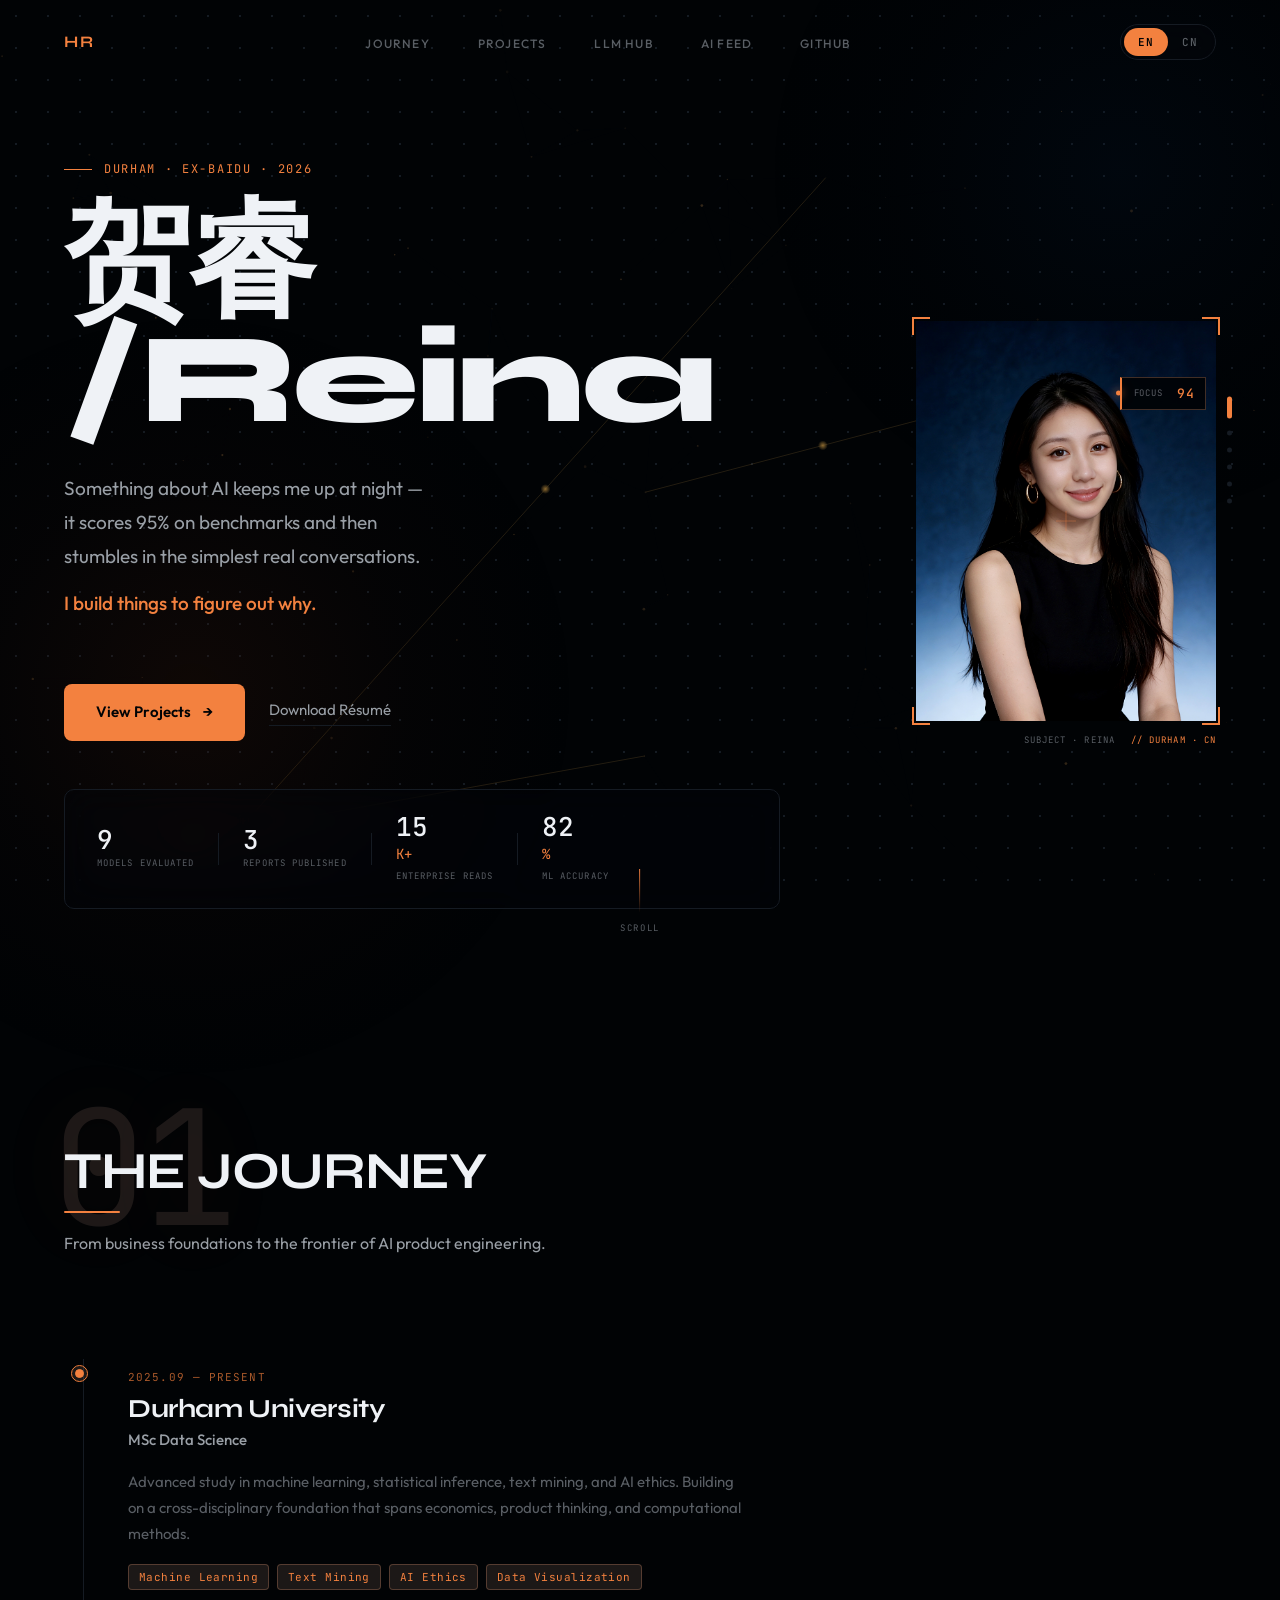
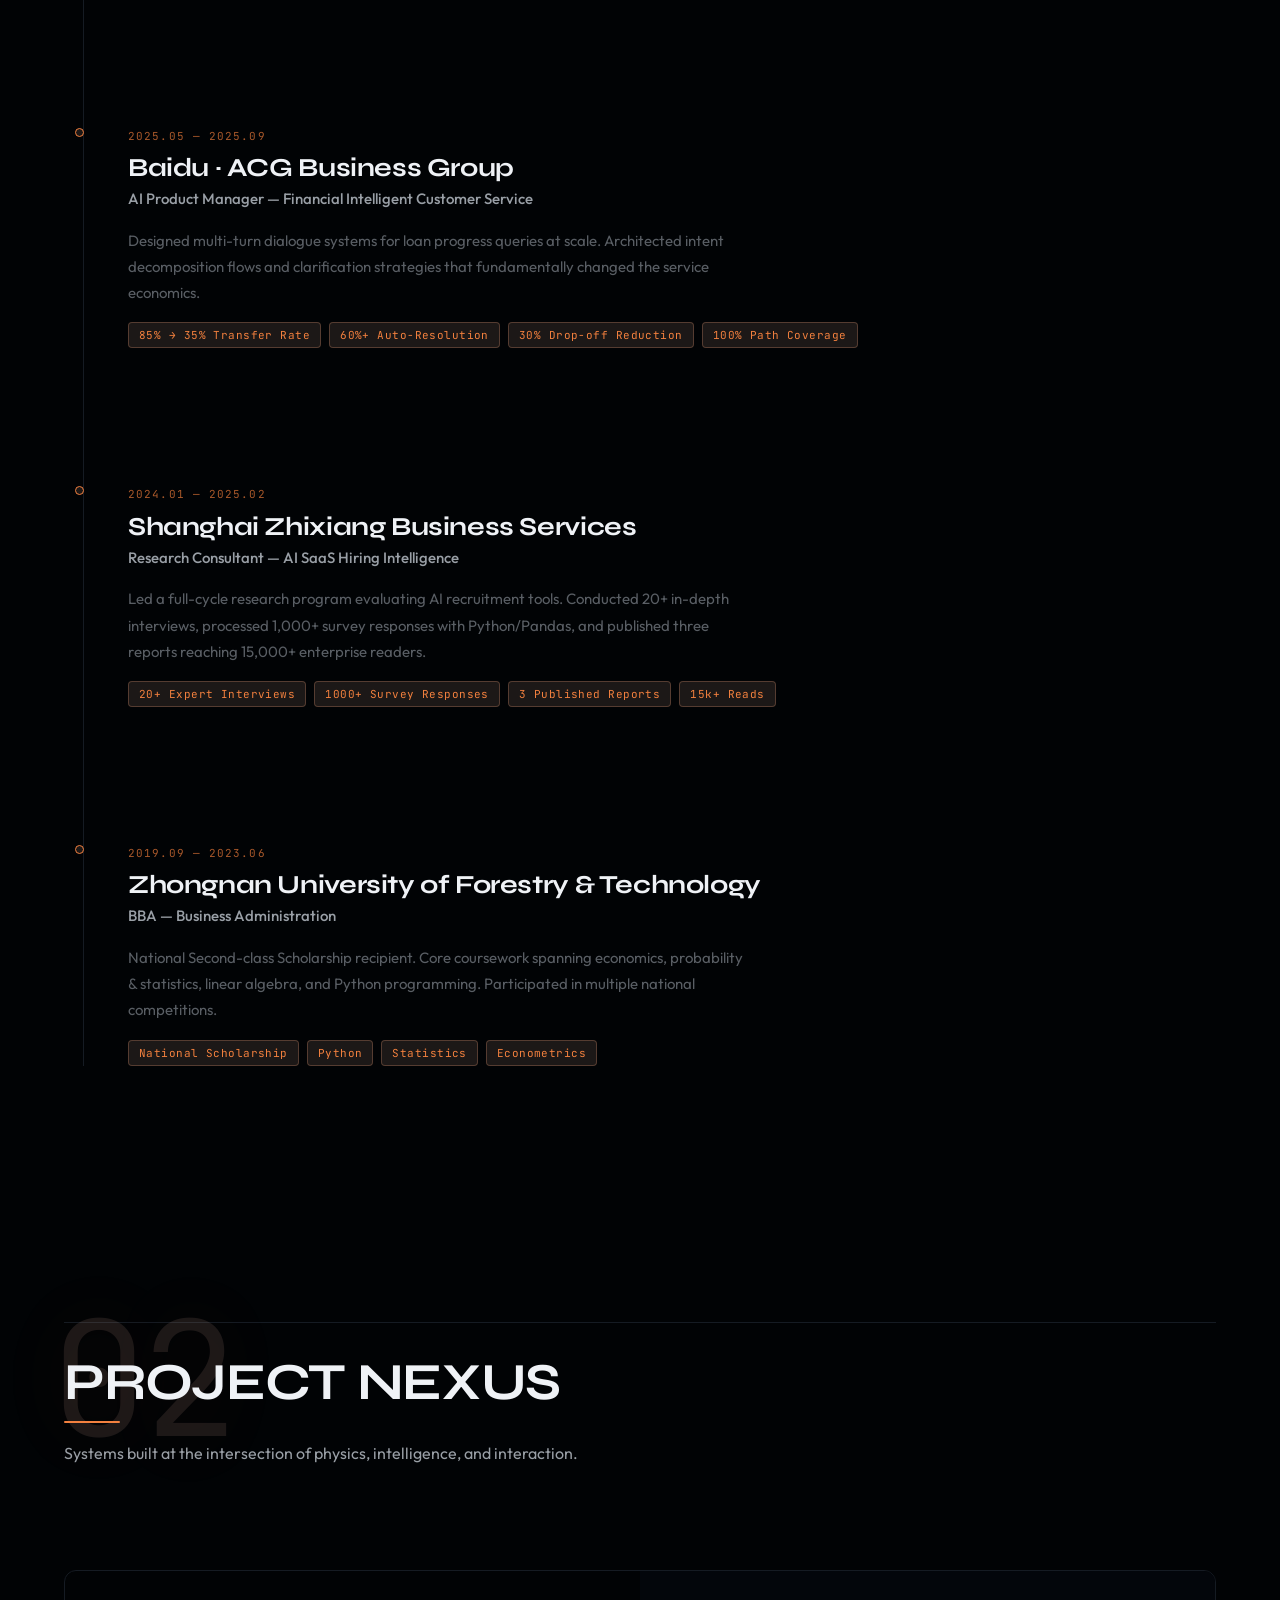
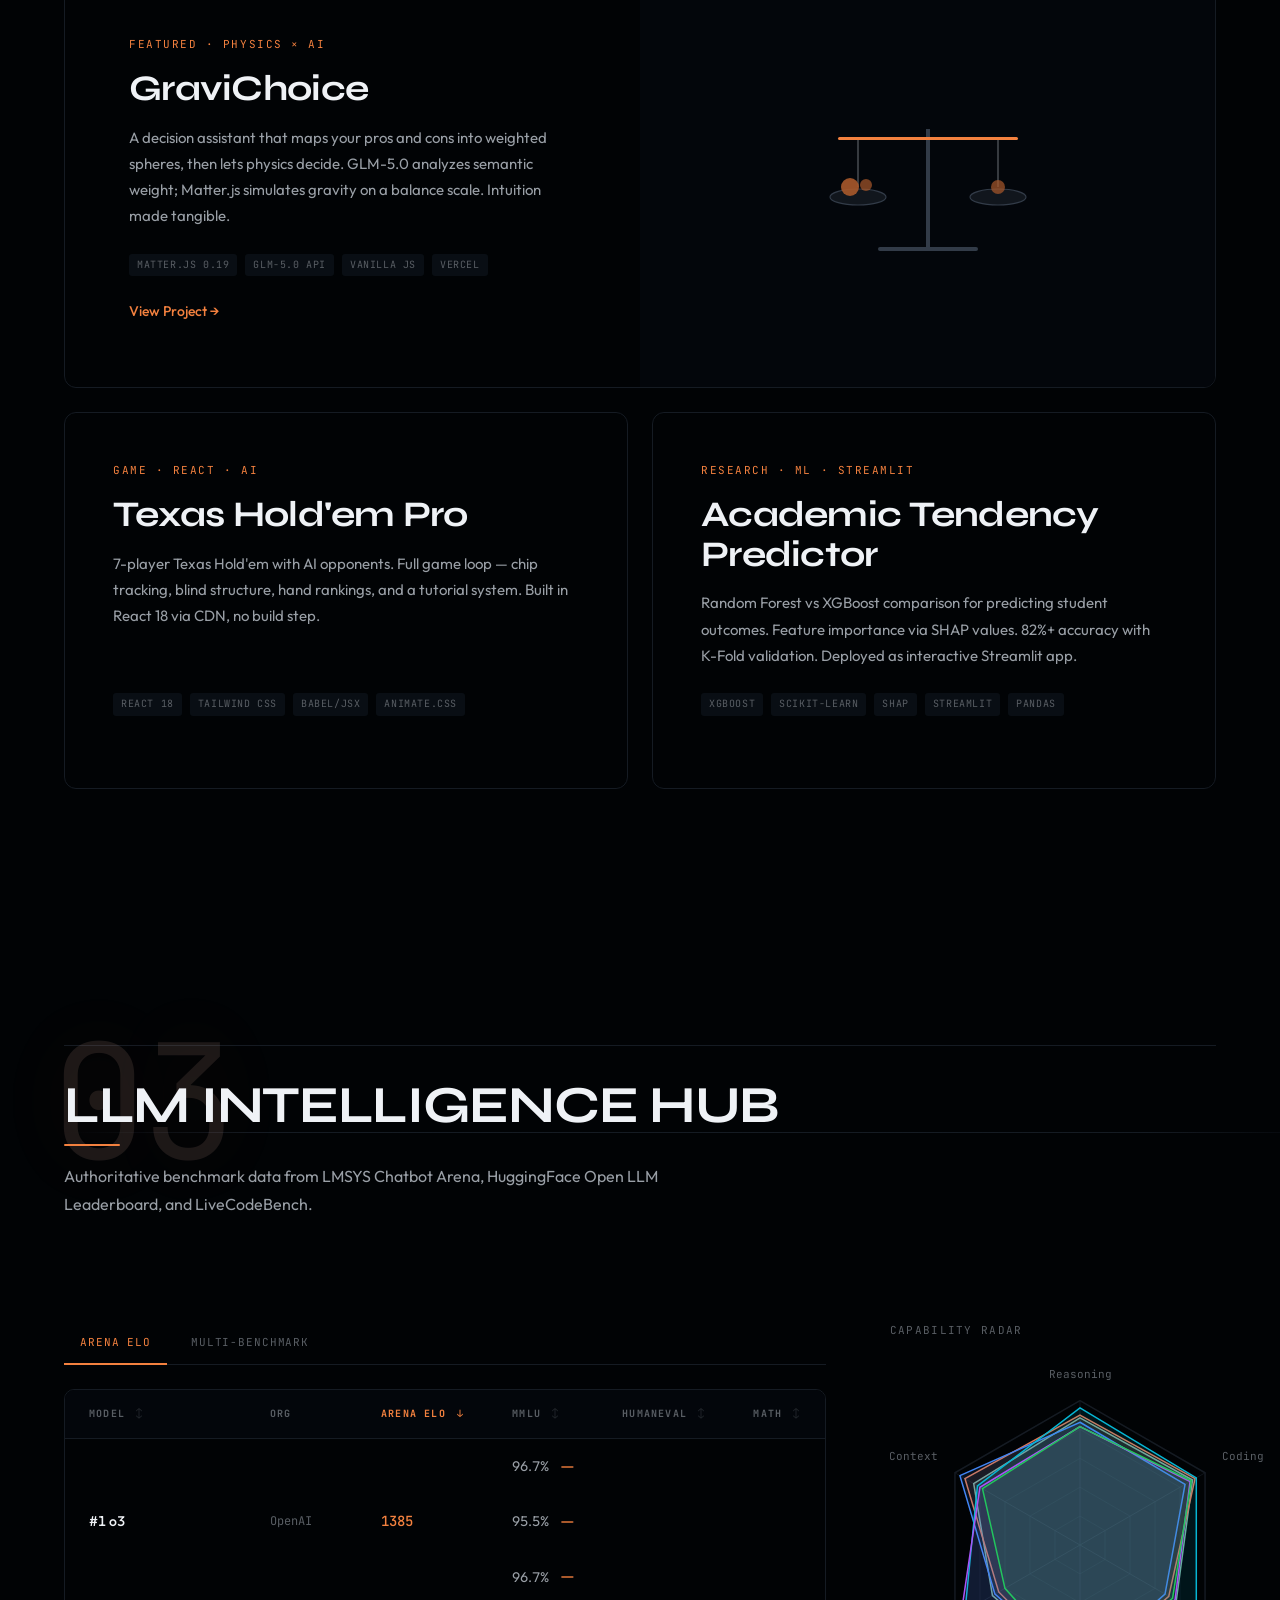
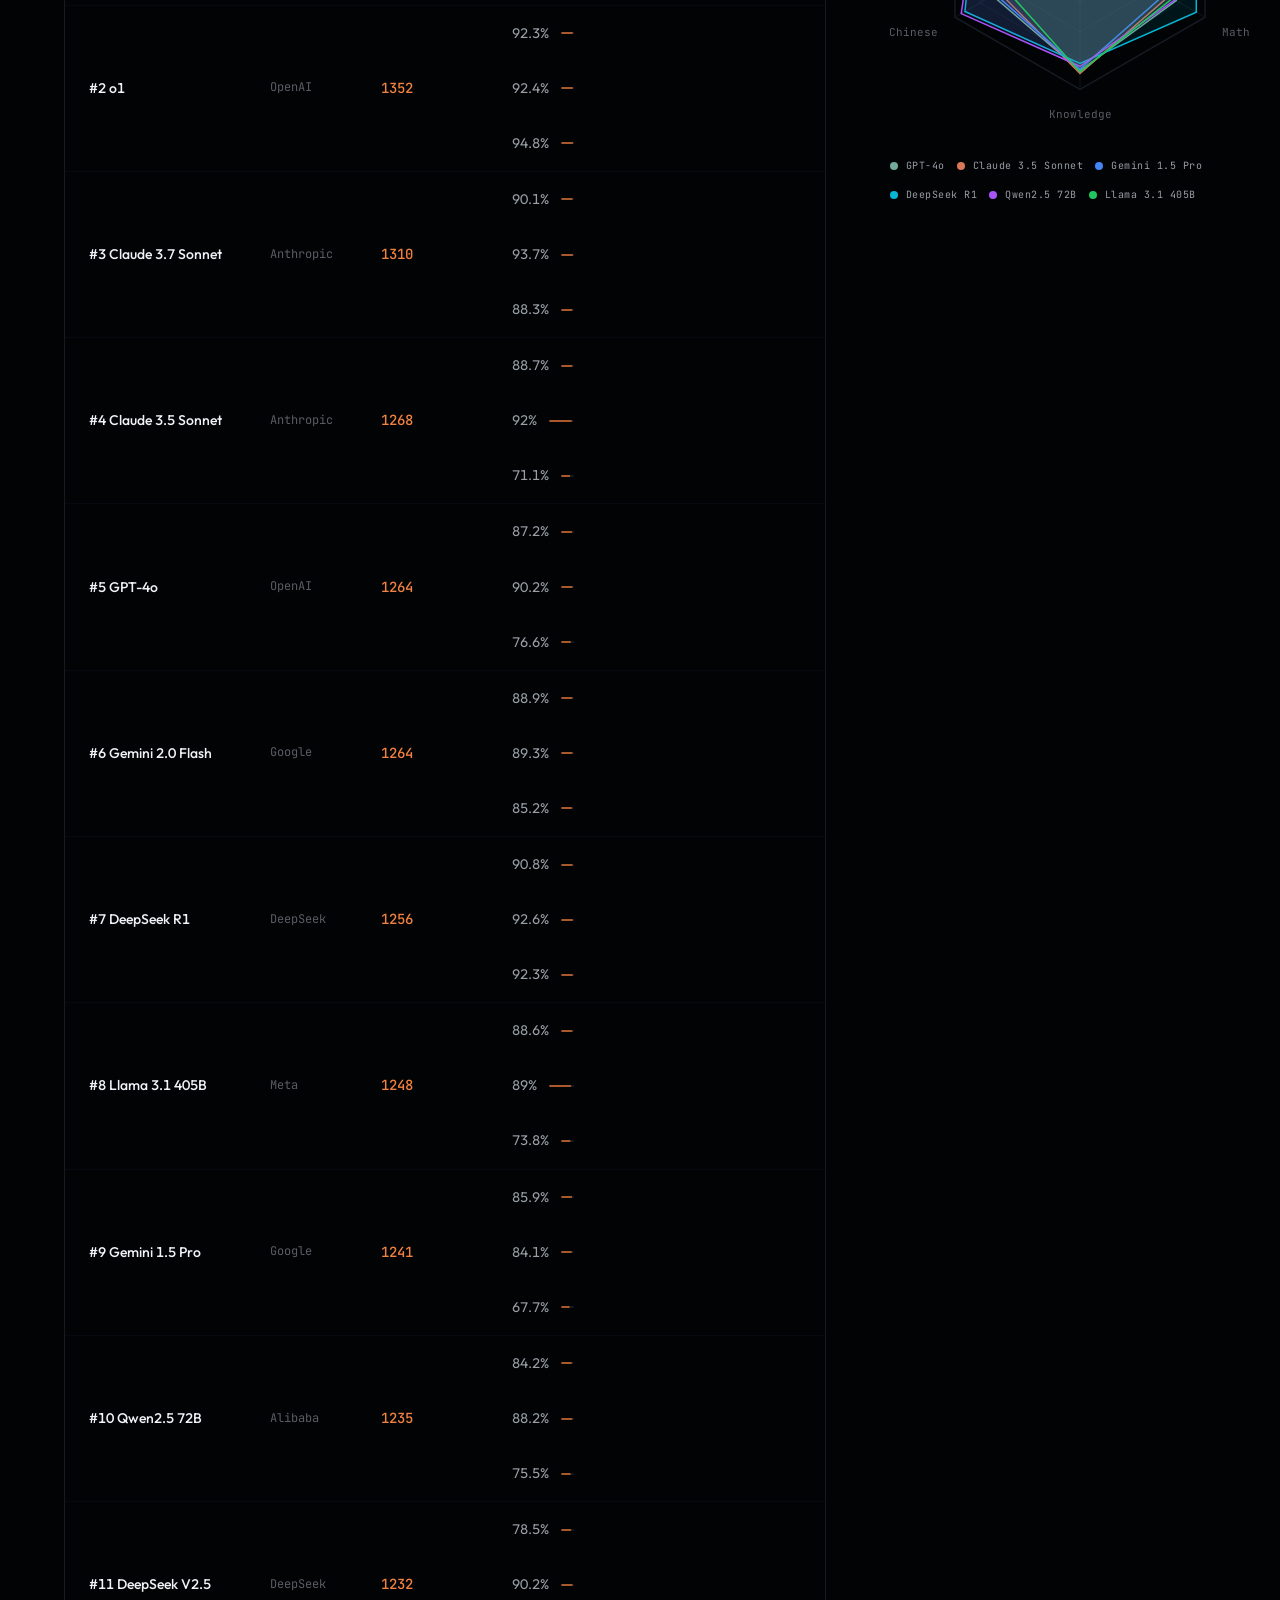
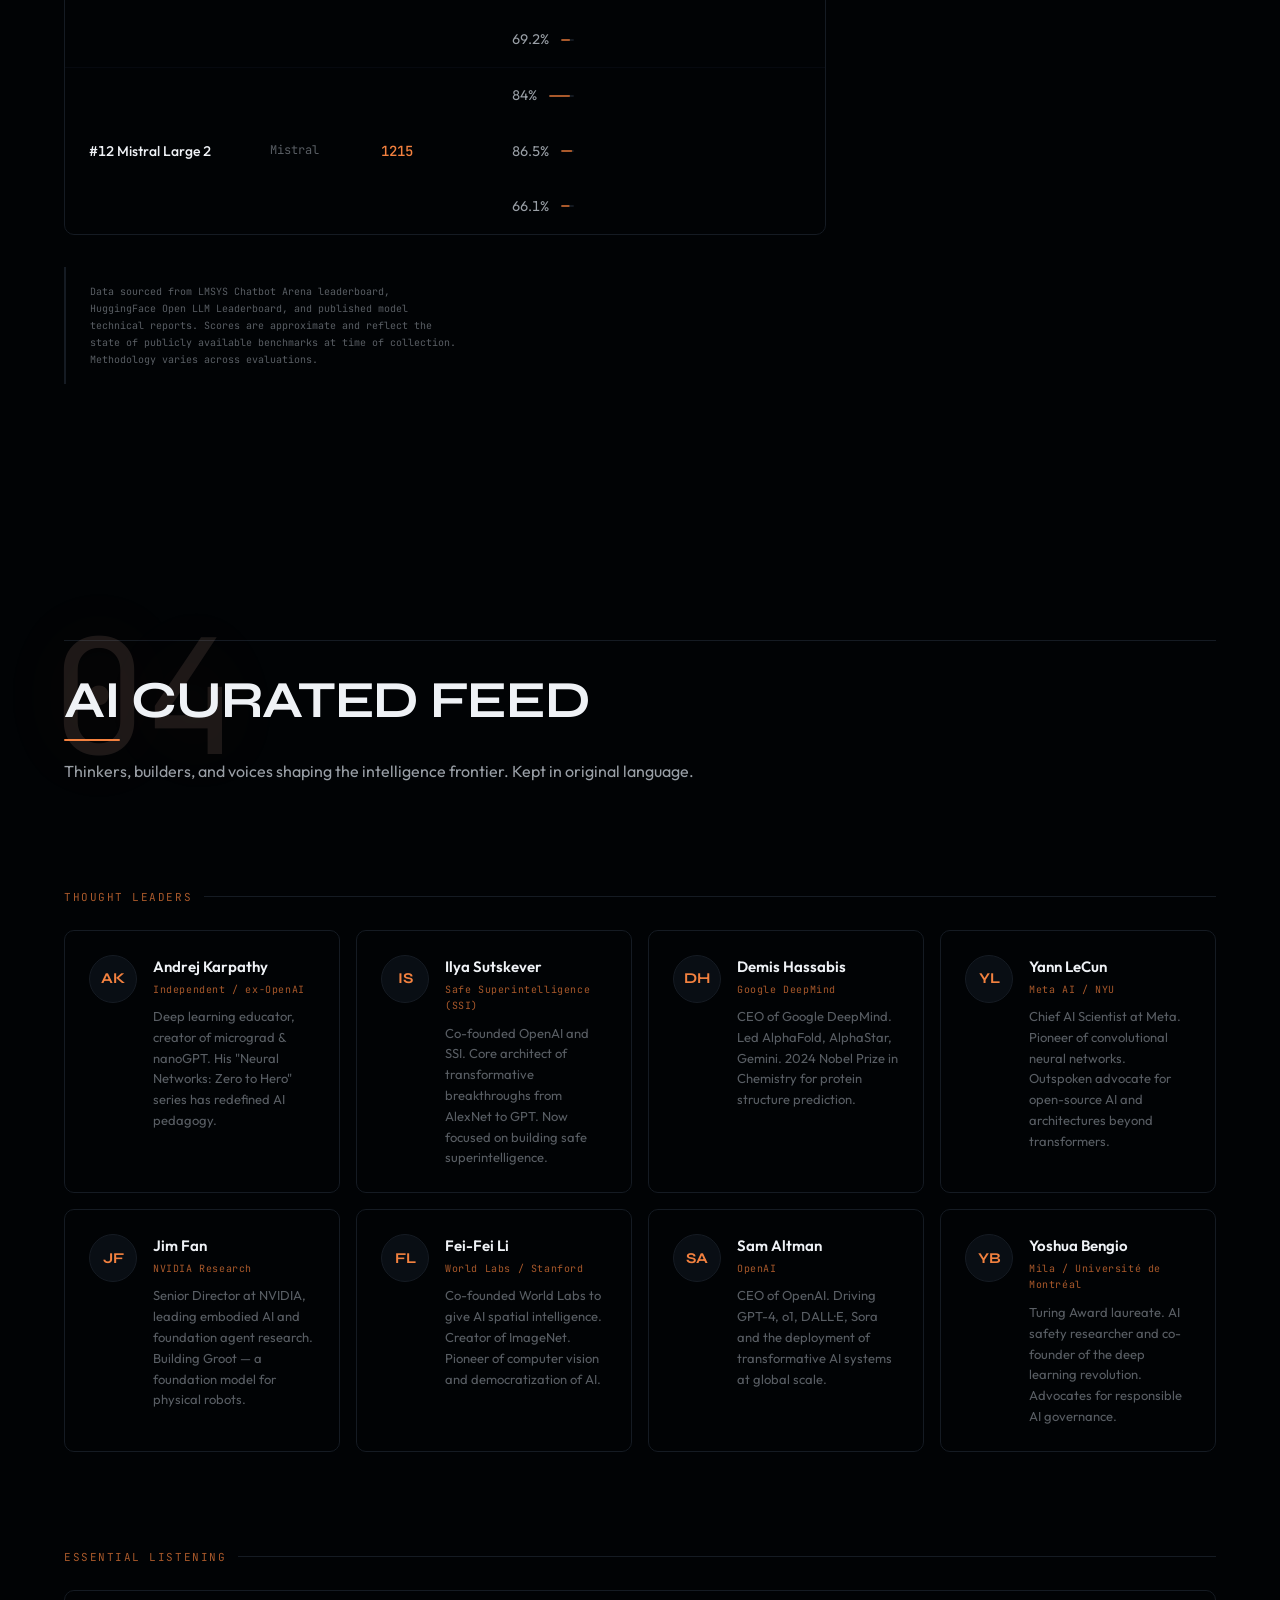
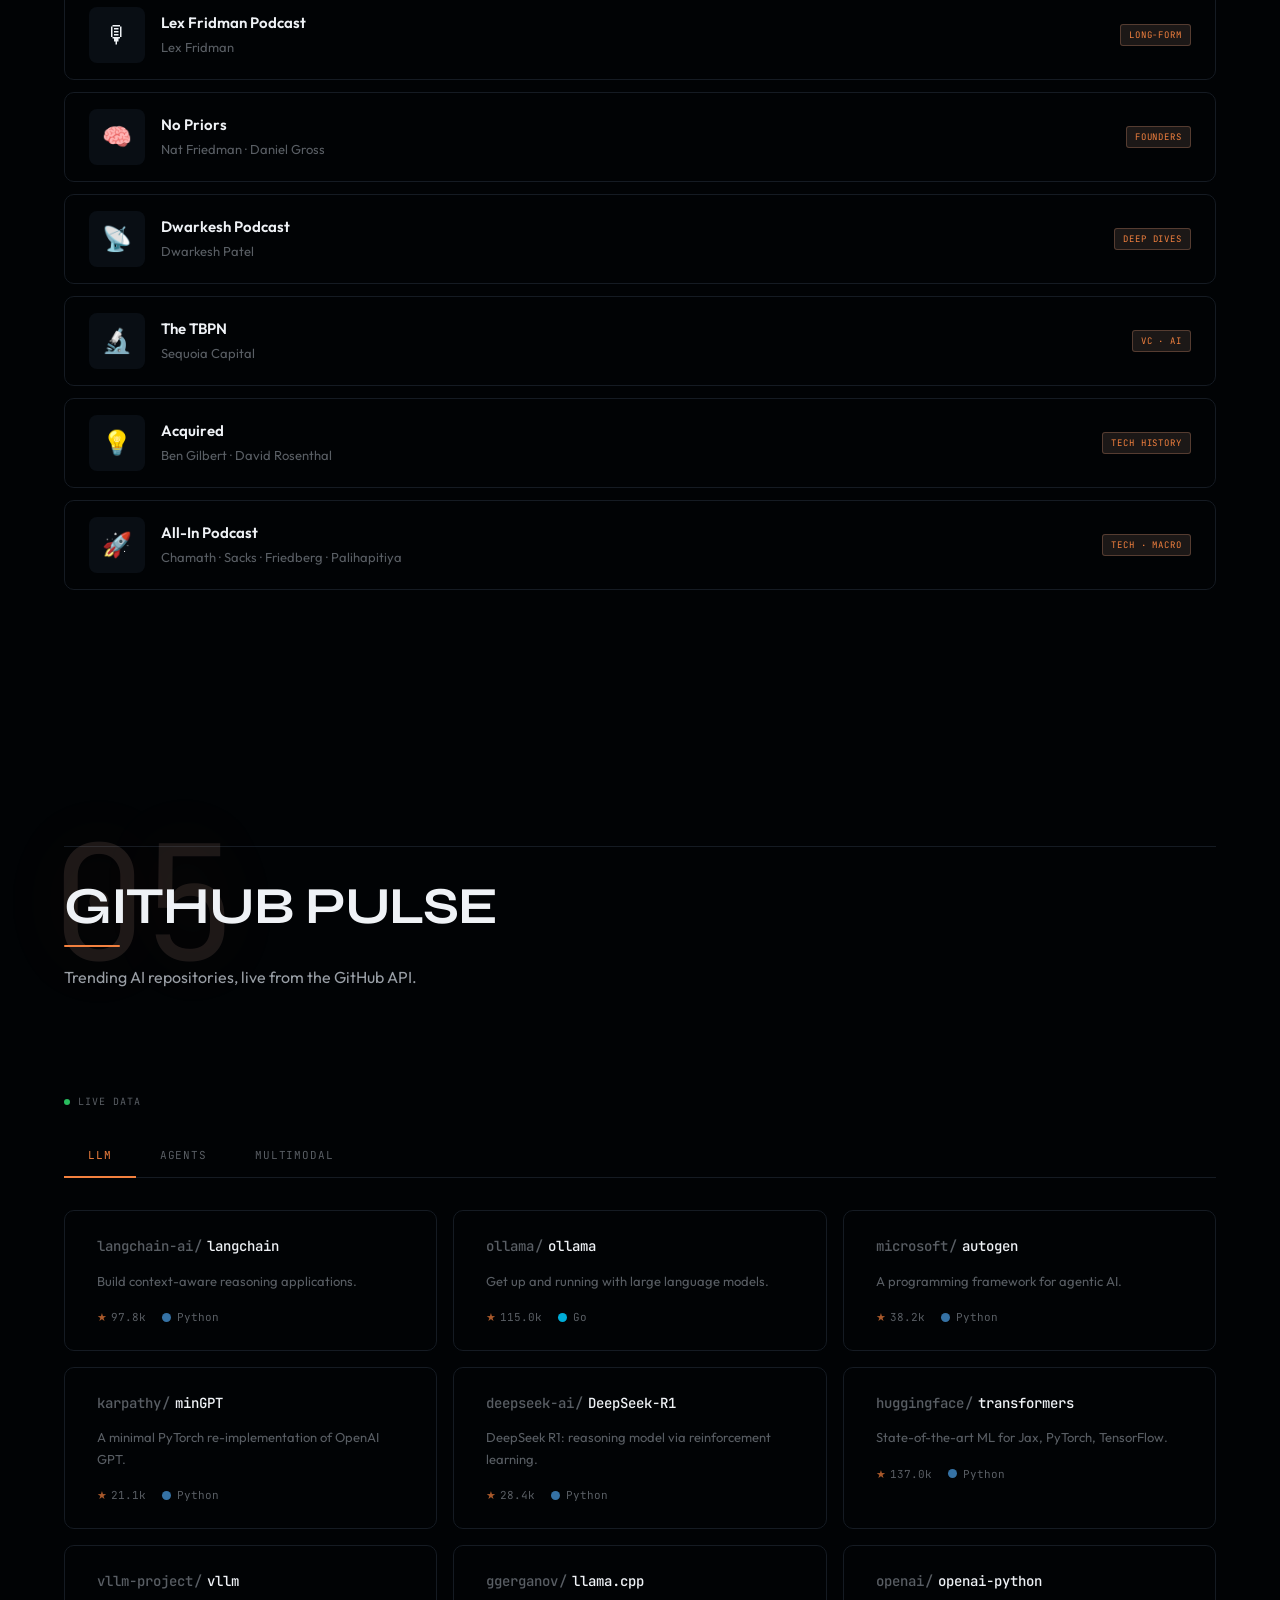
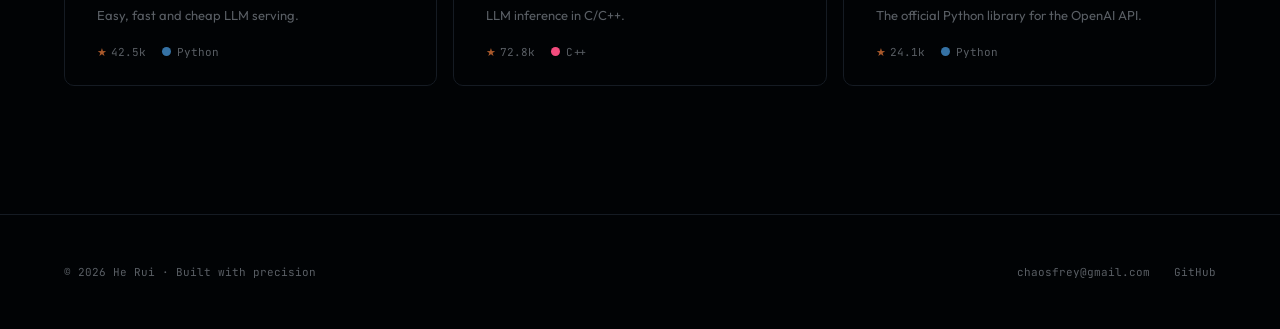
==== commit e95cba04: "fix: safe image filename, fix GraviChoice link" ====
--- a/index.html
+++ b/index.html
@@ -115,7 +115,7 @@
     <!-- Right: photo -->
     <div class="hero-photo-side" aria-hidden="true">
       <div class="hero-photo-frame">
-        <img src="个人照片.jpg" alt="贺睿 / Reina — portrait">
+        <img src="portrait.jpg" alt="贺睿 / Reina — portrait">
         <div class="photo-corner tl"></div>
         <div class="photo-corner tr"></div>
         <div class="photo-corner bl"></div>
@@ -184,7 +184,7 @@
             <span class="tech-chip">Vercel</span>
           </div>
         </div>
-        <a href="GraviChoice_决策助手/index.html" class="project-link" id="feat-link">View Project →</a>
+        <a href="#" class="project-link" id="feat-link">View Project →</a>
       </div>
 
       <!-- Physics scale SVG animation -->
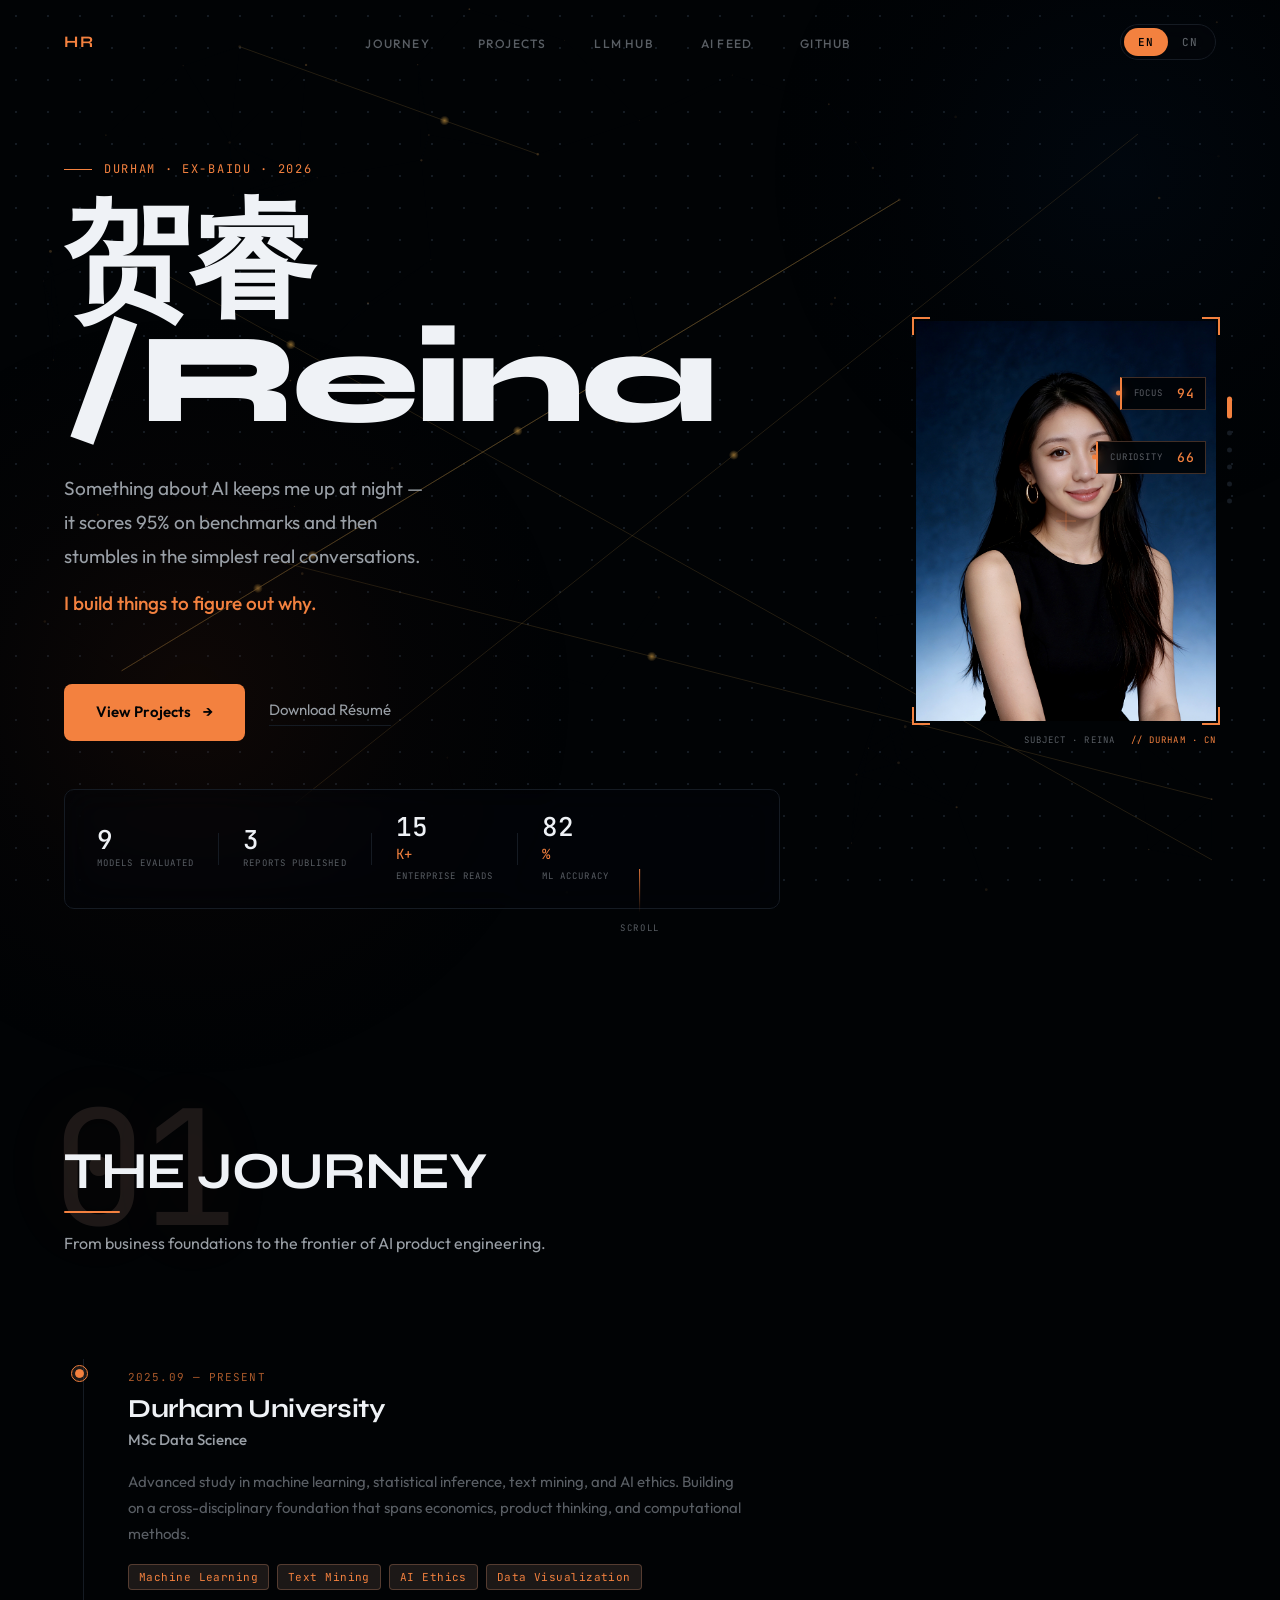
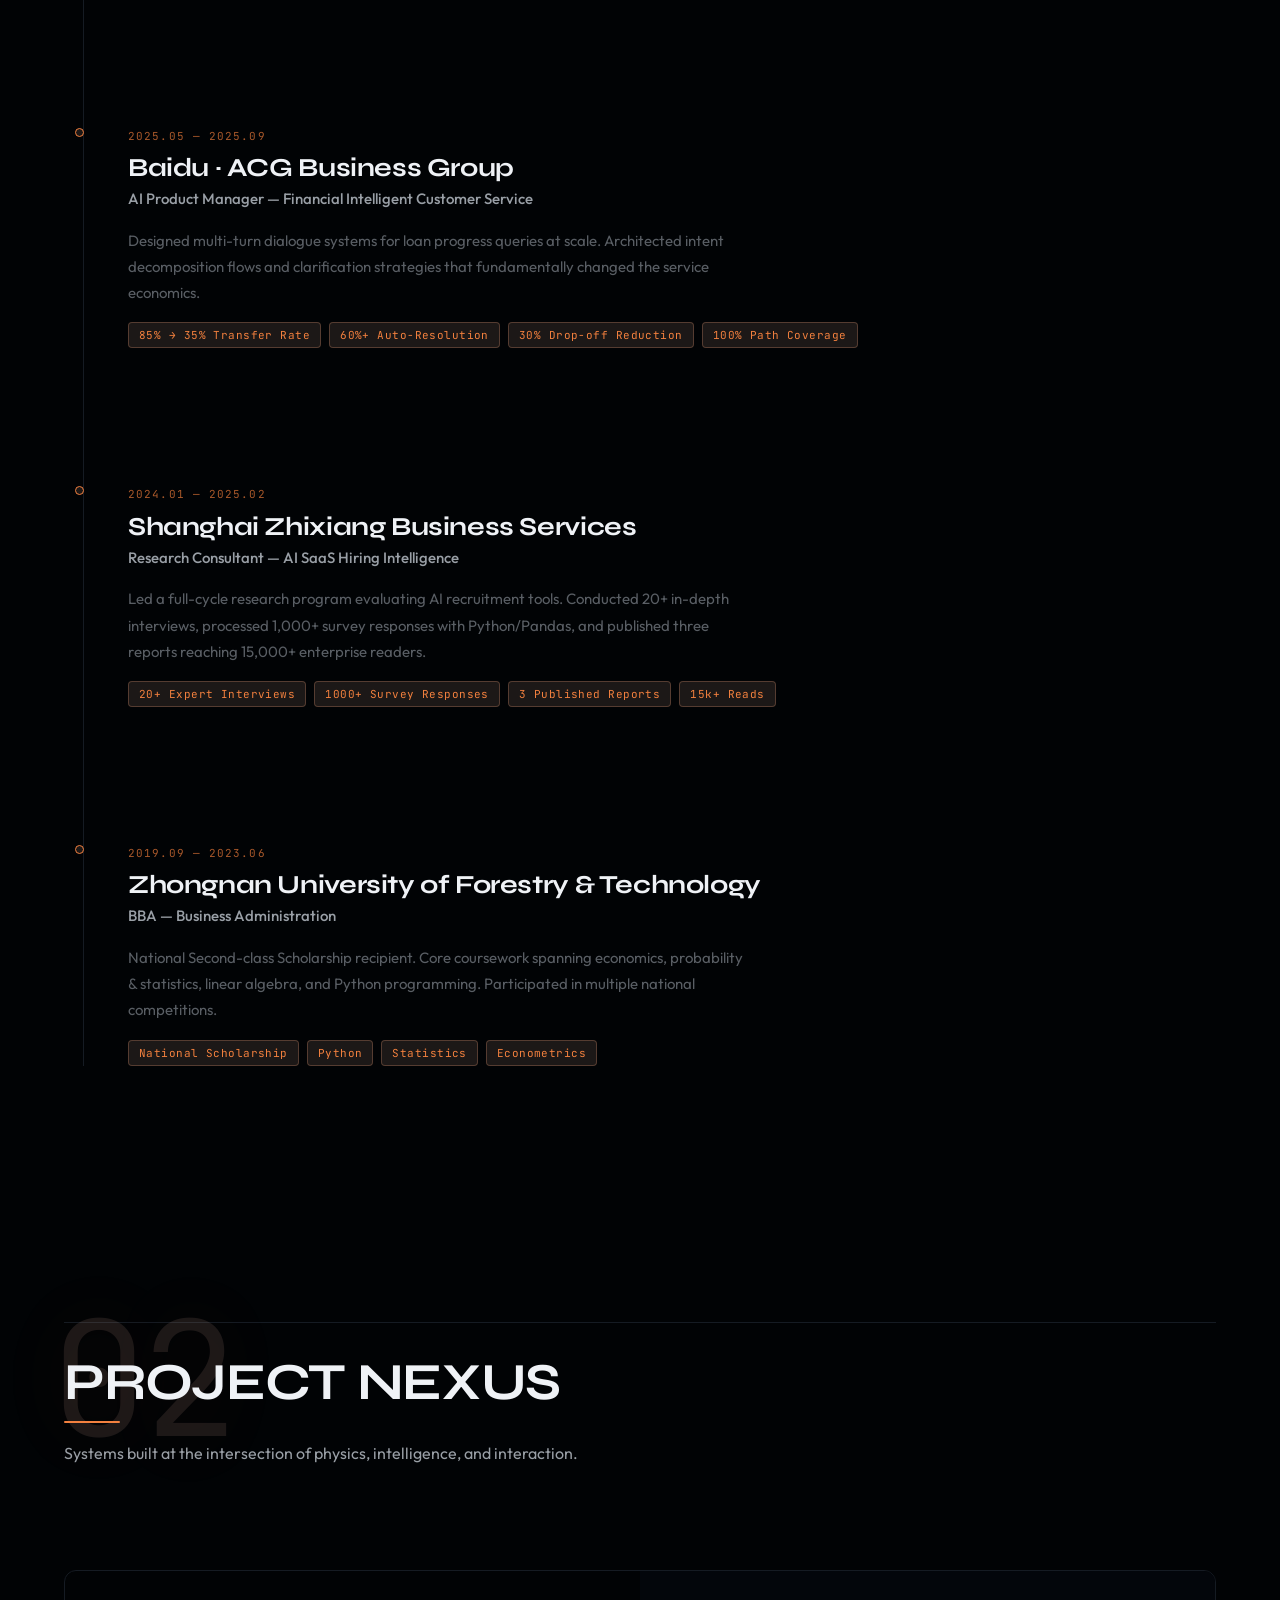
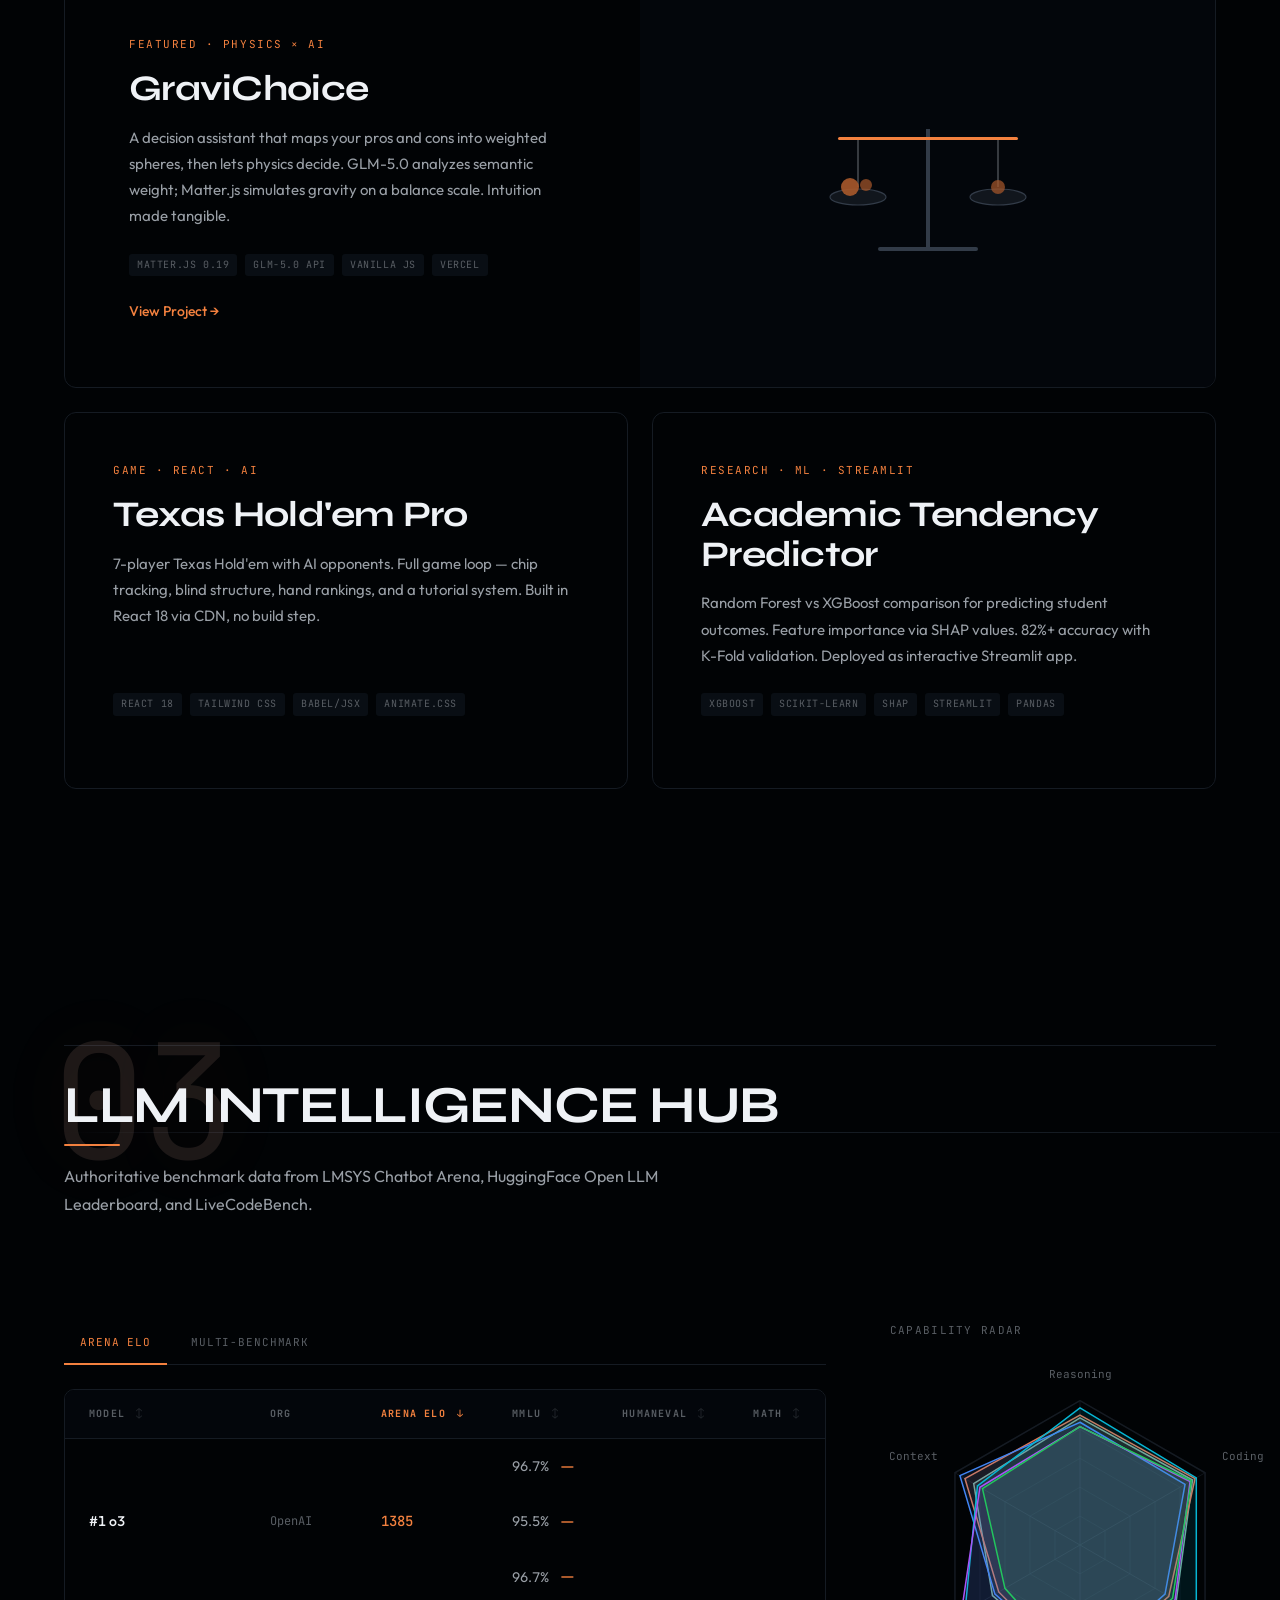
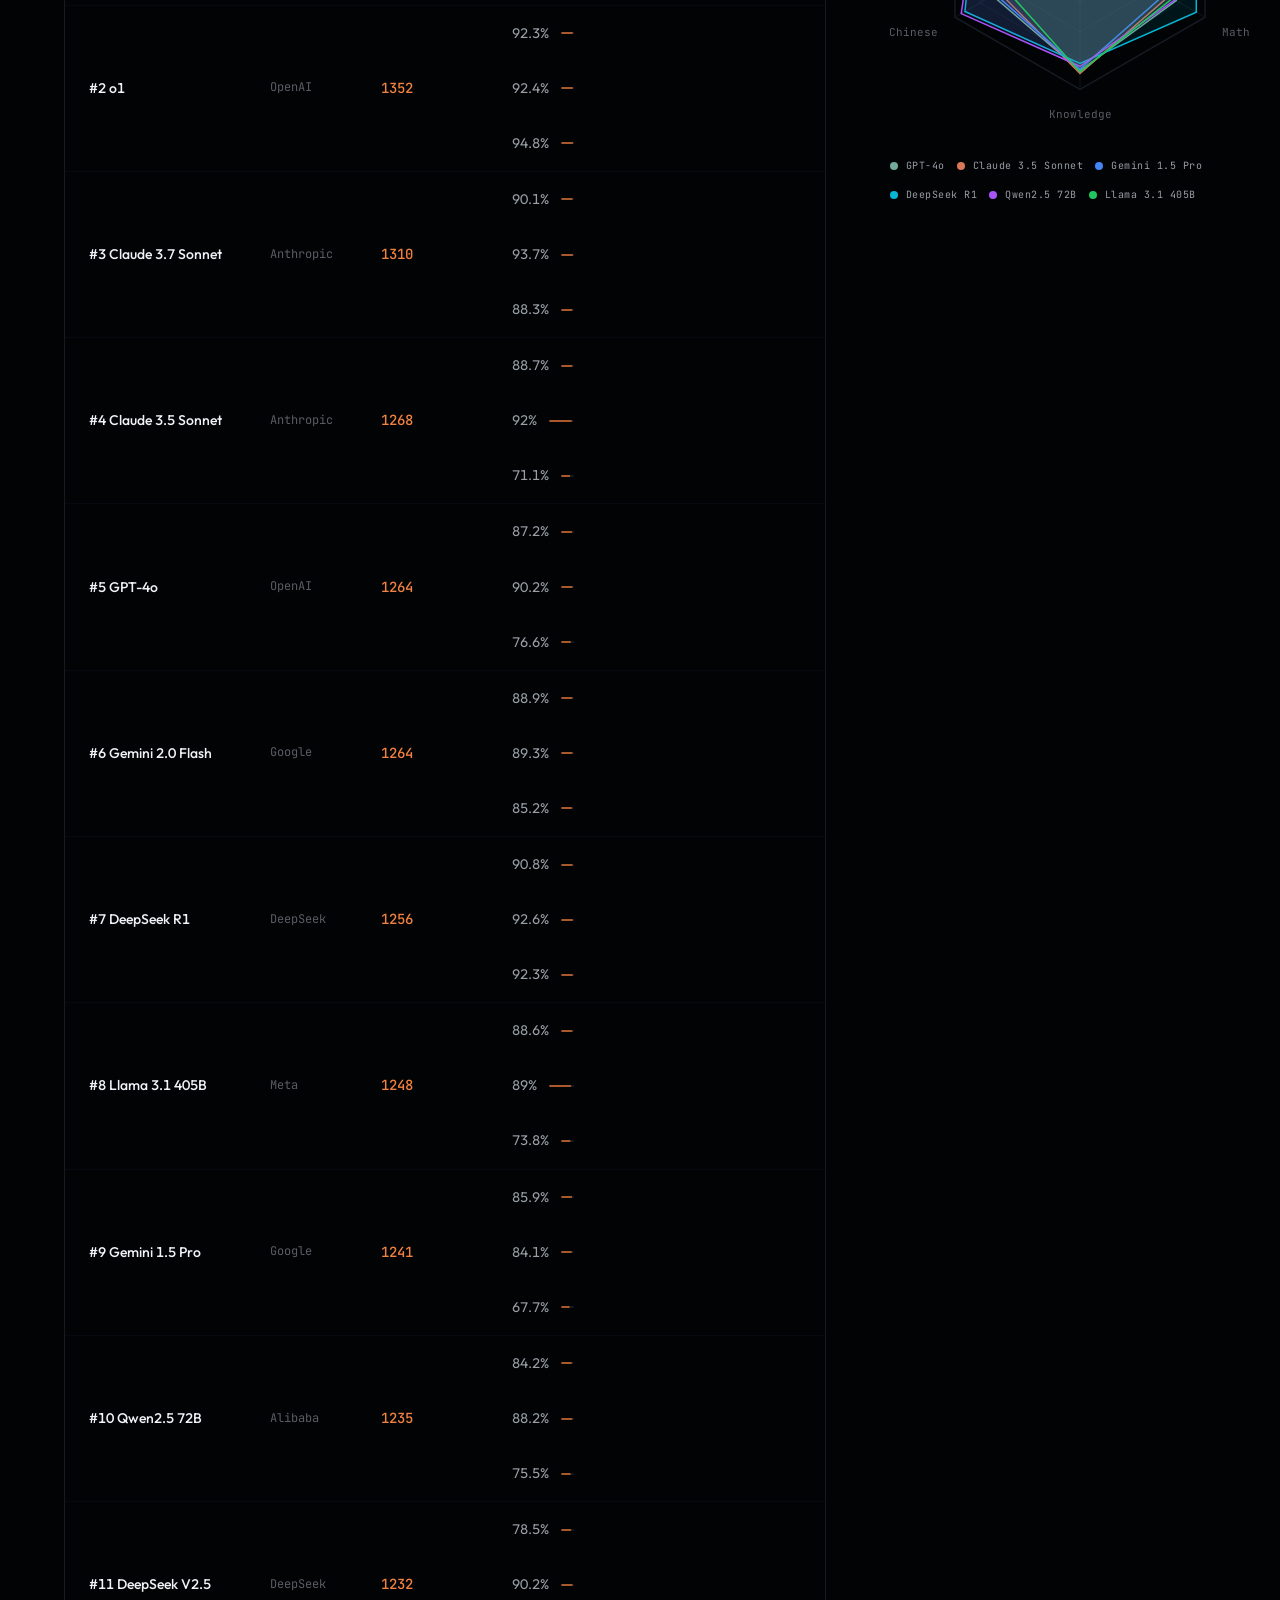
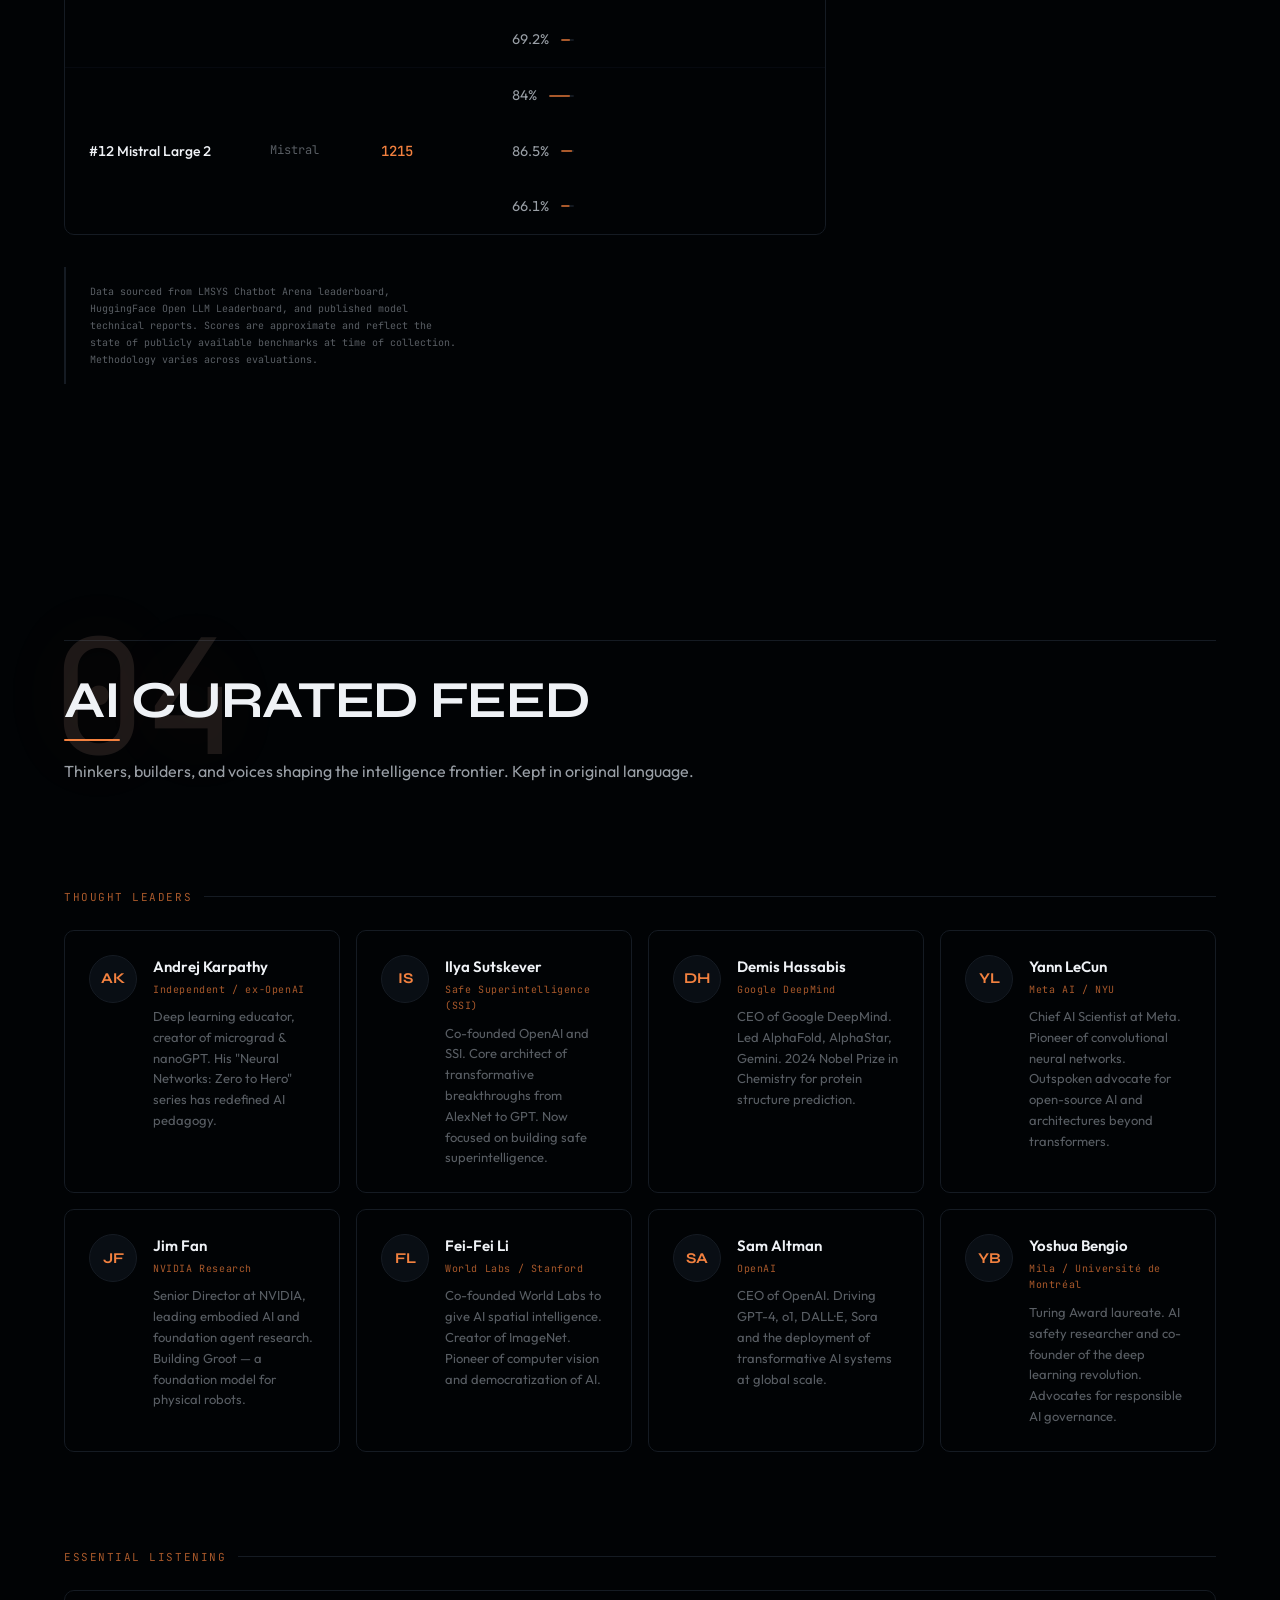
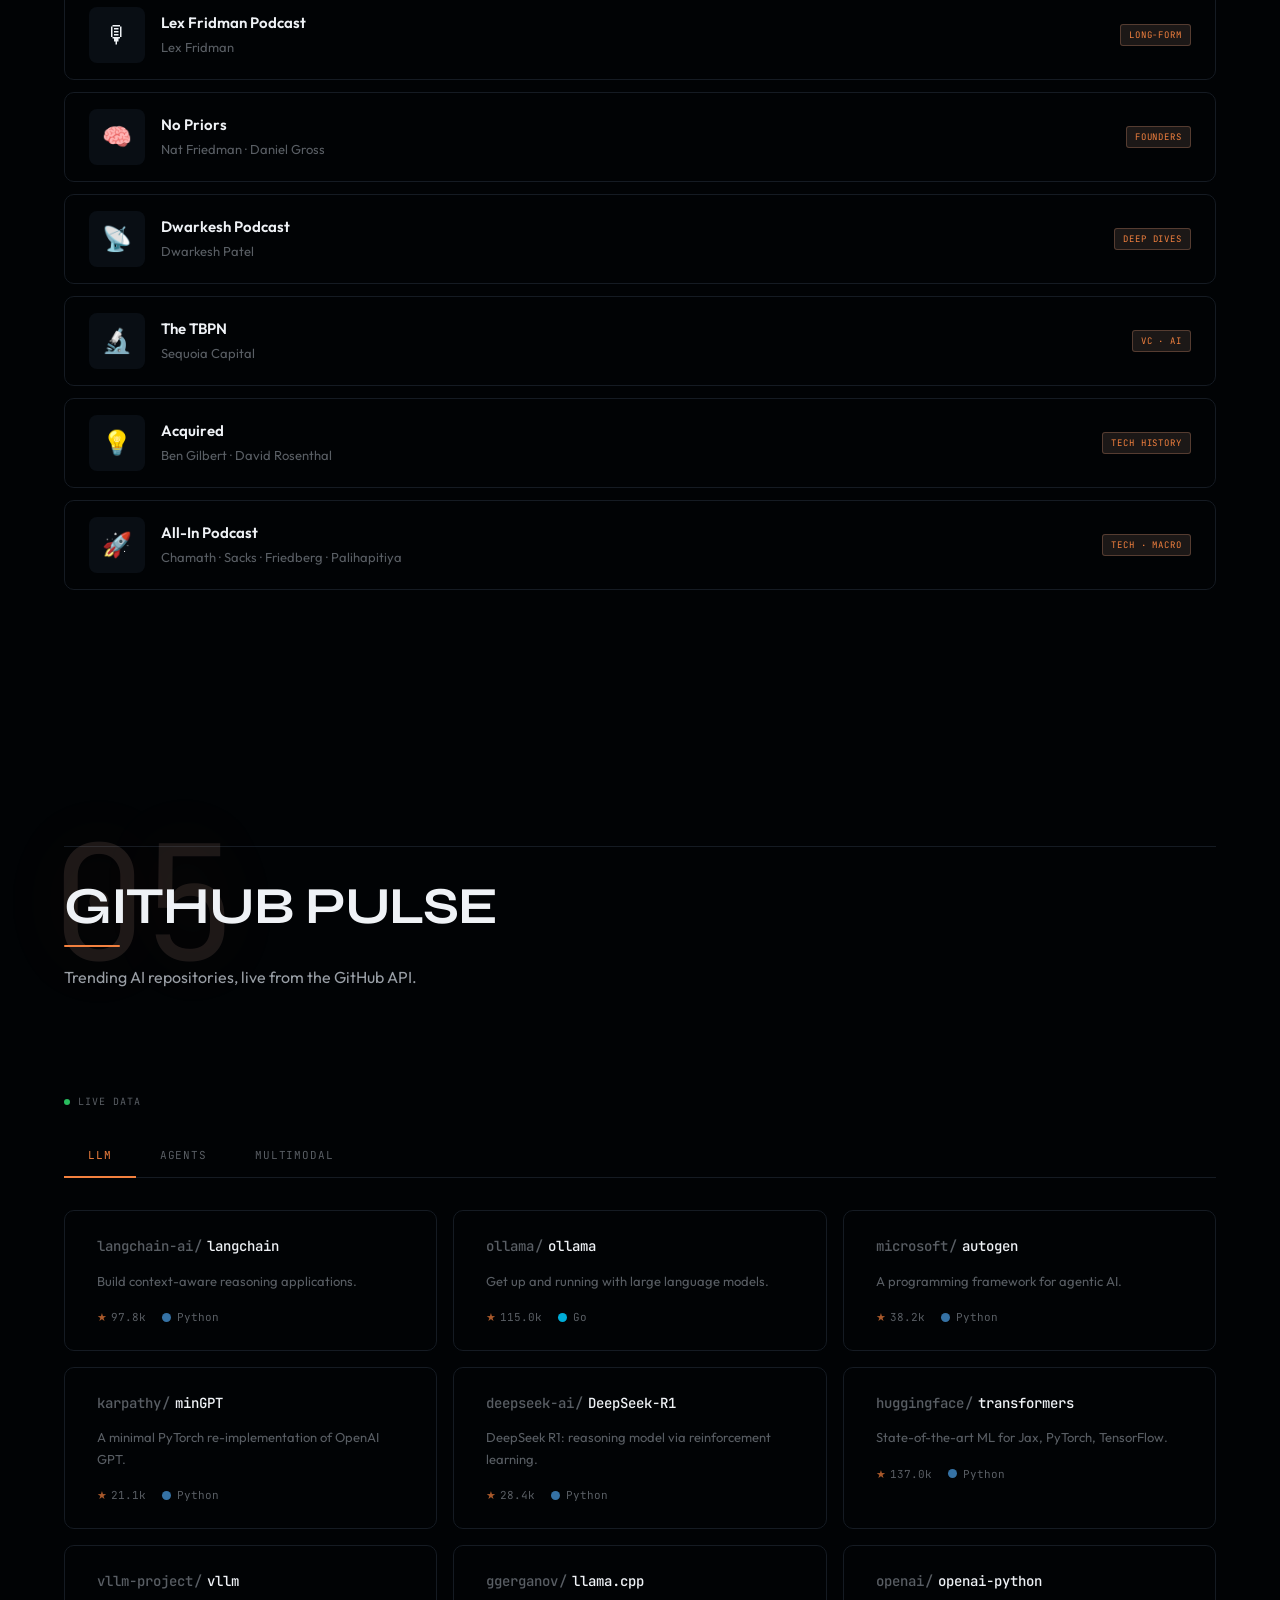
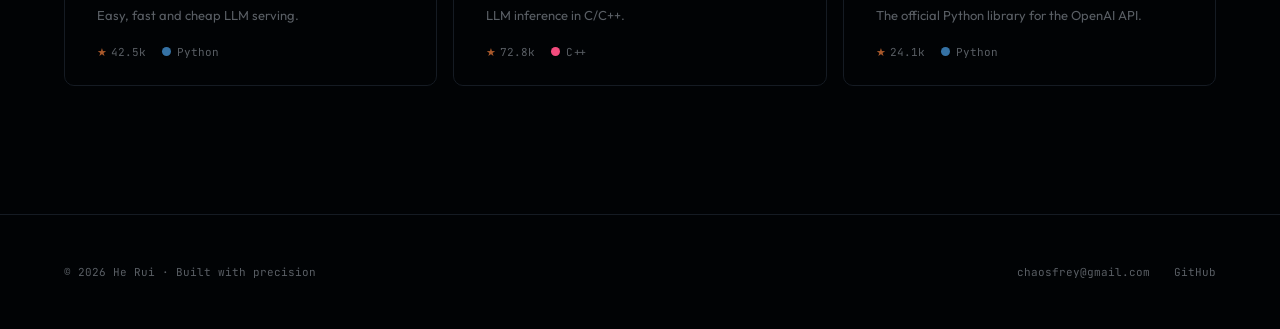
==== commit 0b00ee92: "test: verify auto-deploy pipeline" ====
--- a/index.html
+++ b/index.html
@@ -1,5 +1,5 @@
 <!DOCTYPE html>
-<html lang="en">
+<html lang="en" data-version="2">
 <head>
   <meta charset="UTF-8">
   <meta name="viewport" content="width=device-width, initial-scale=1, viewport-fit=cover">
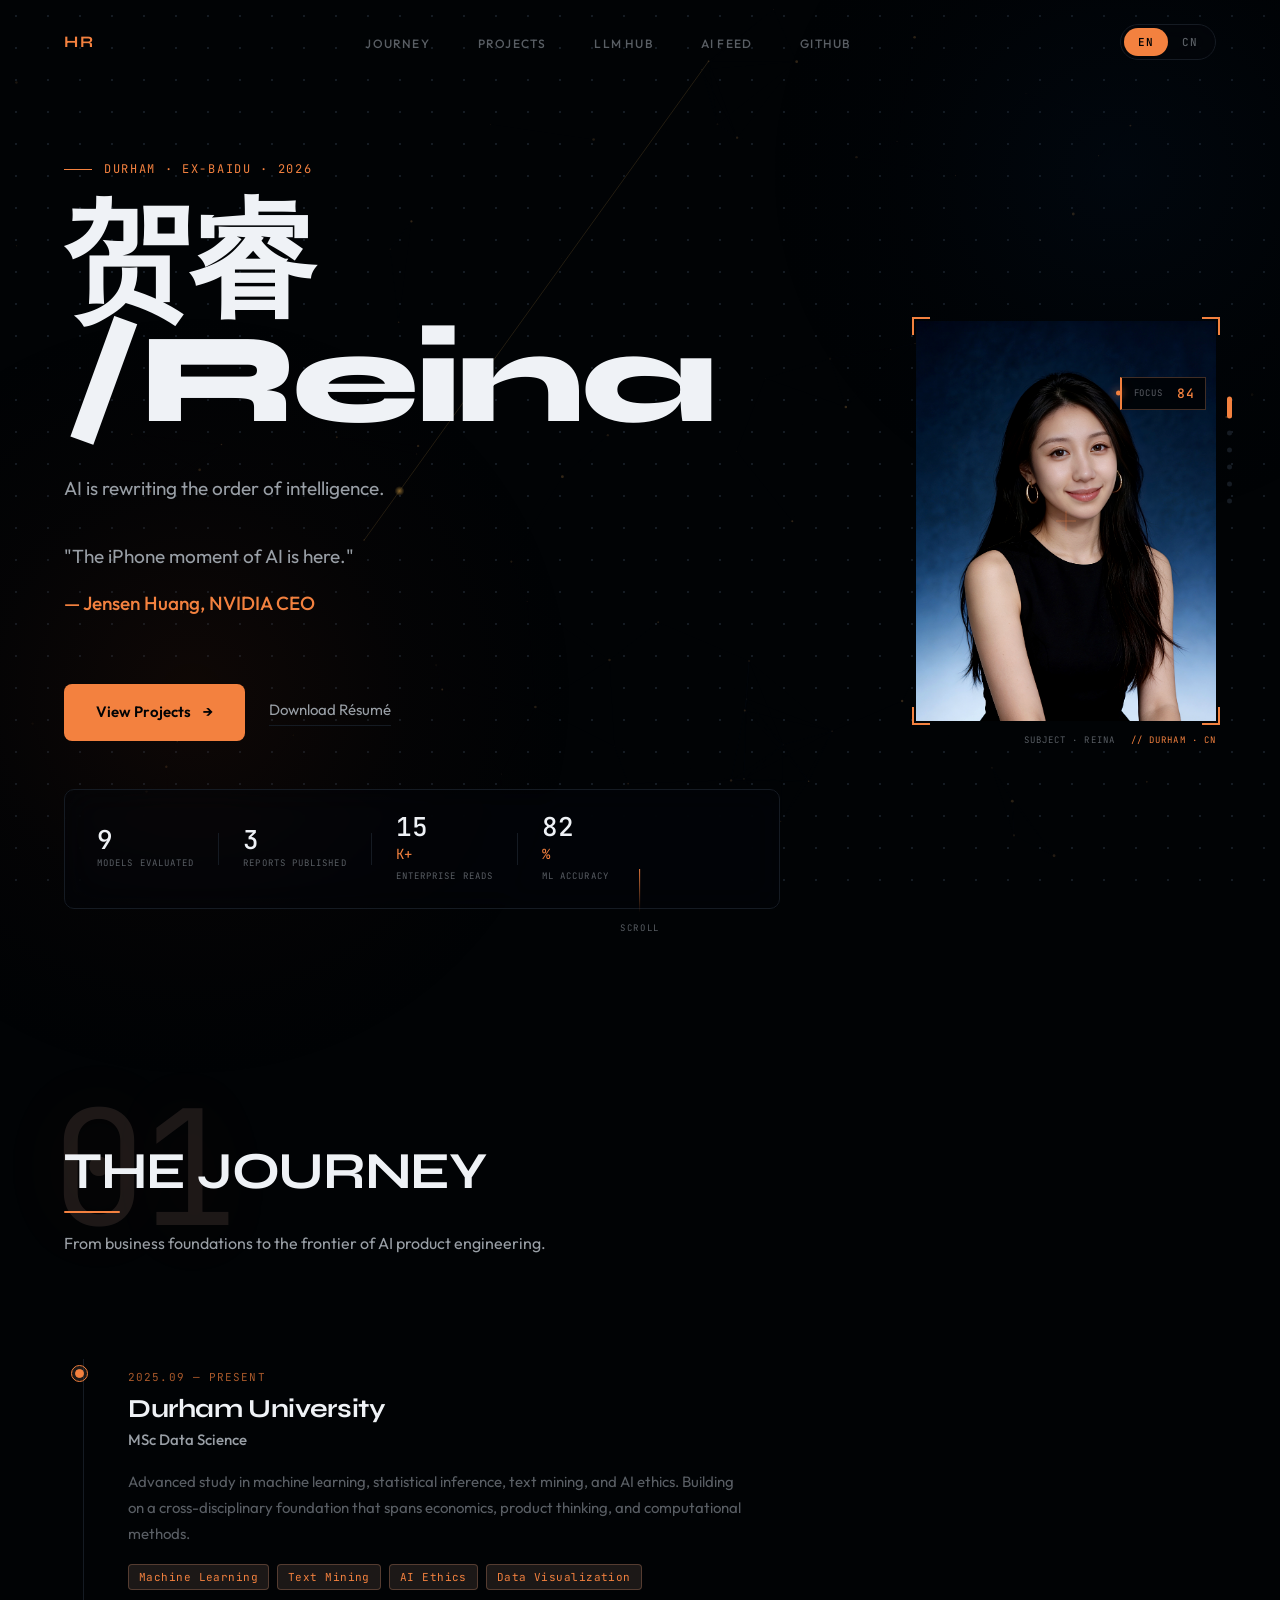
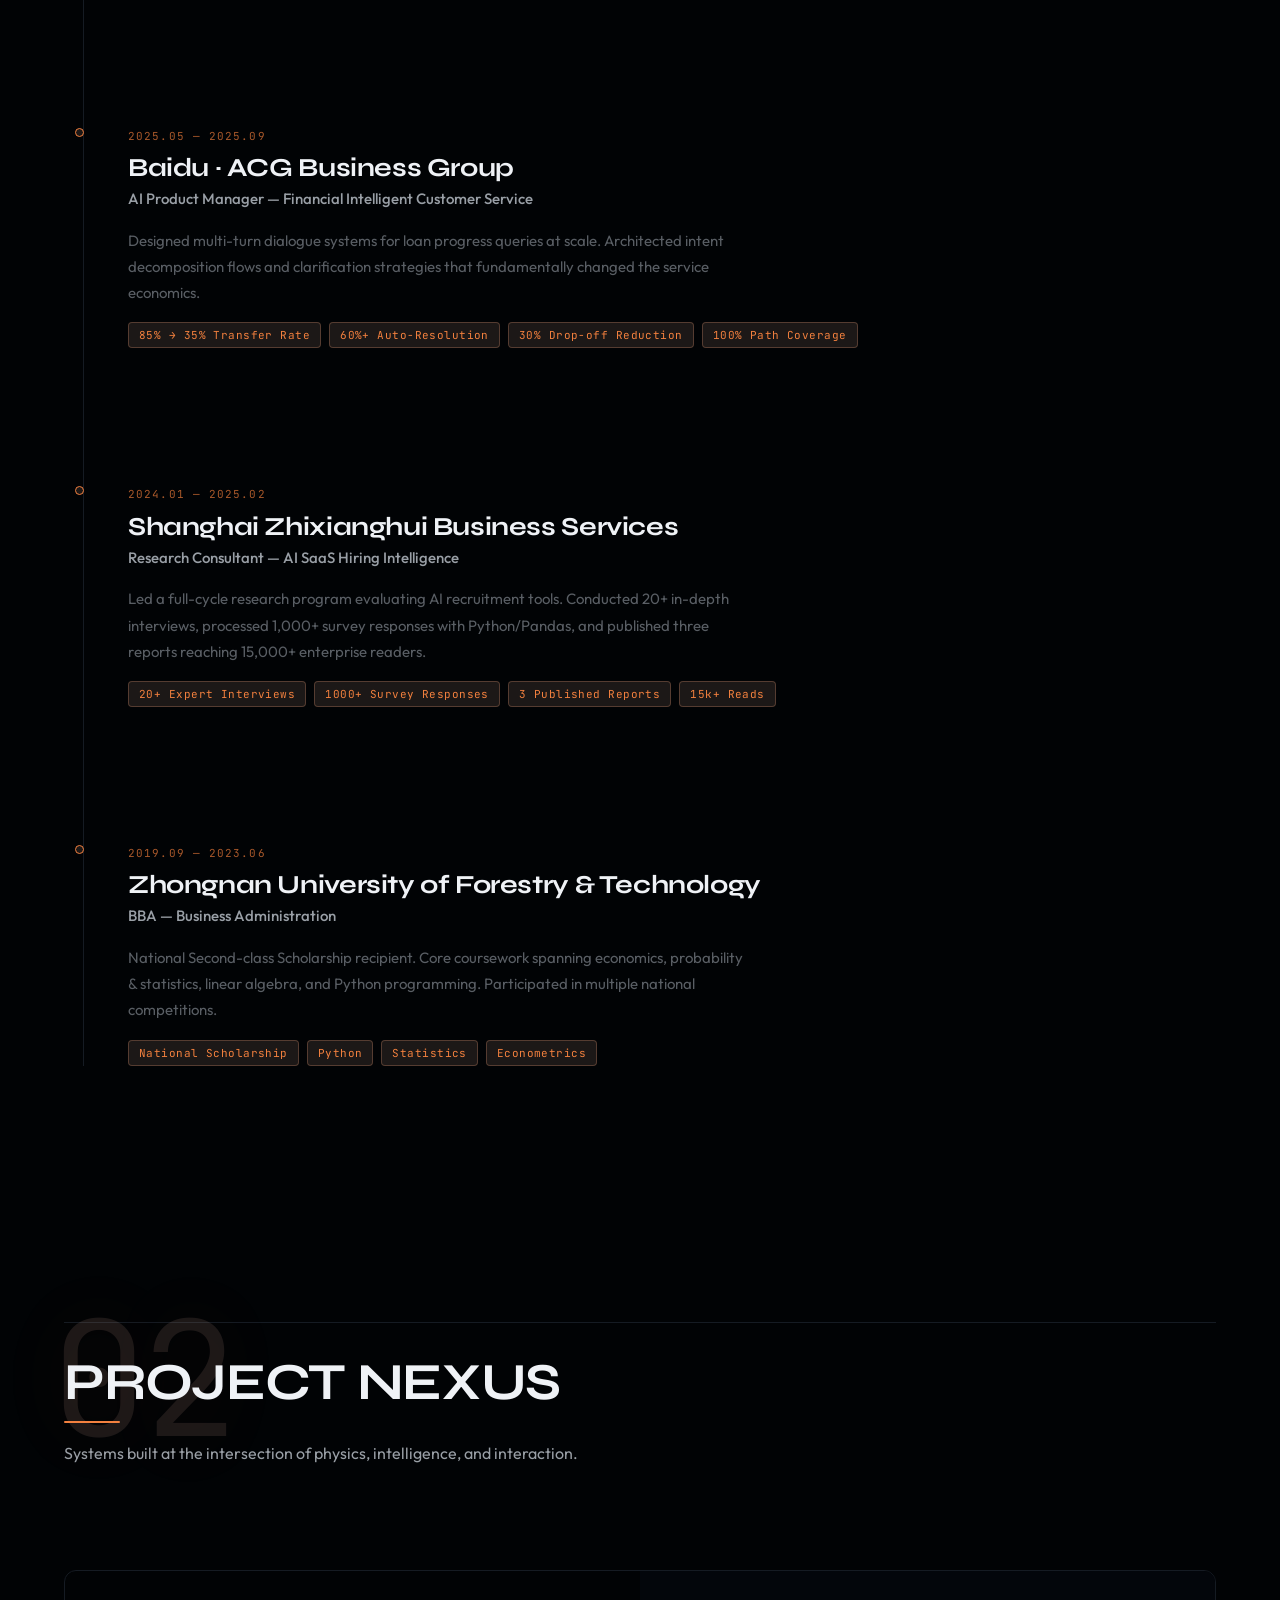
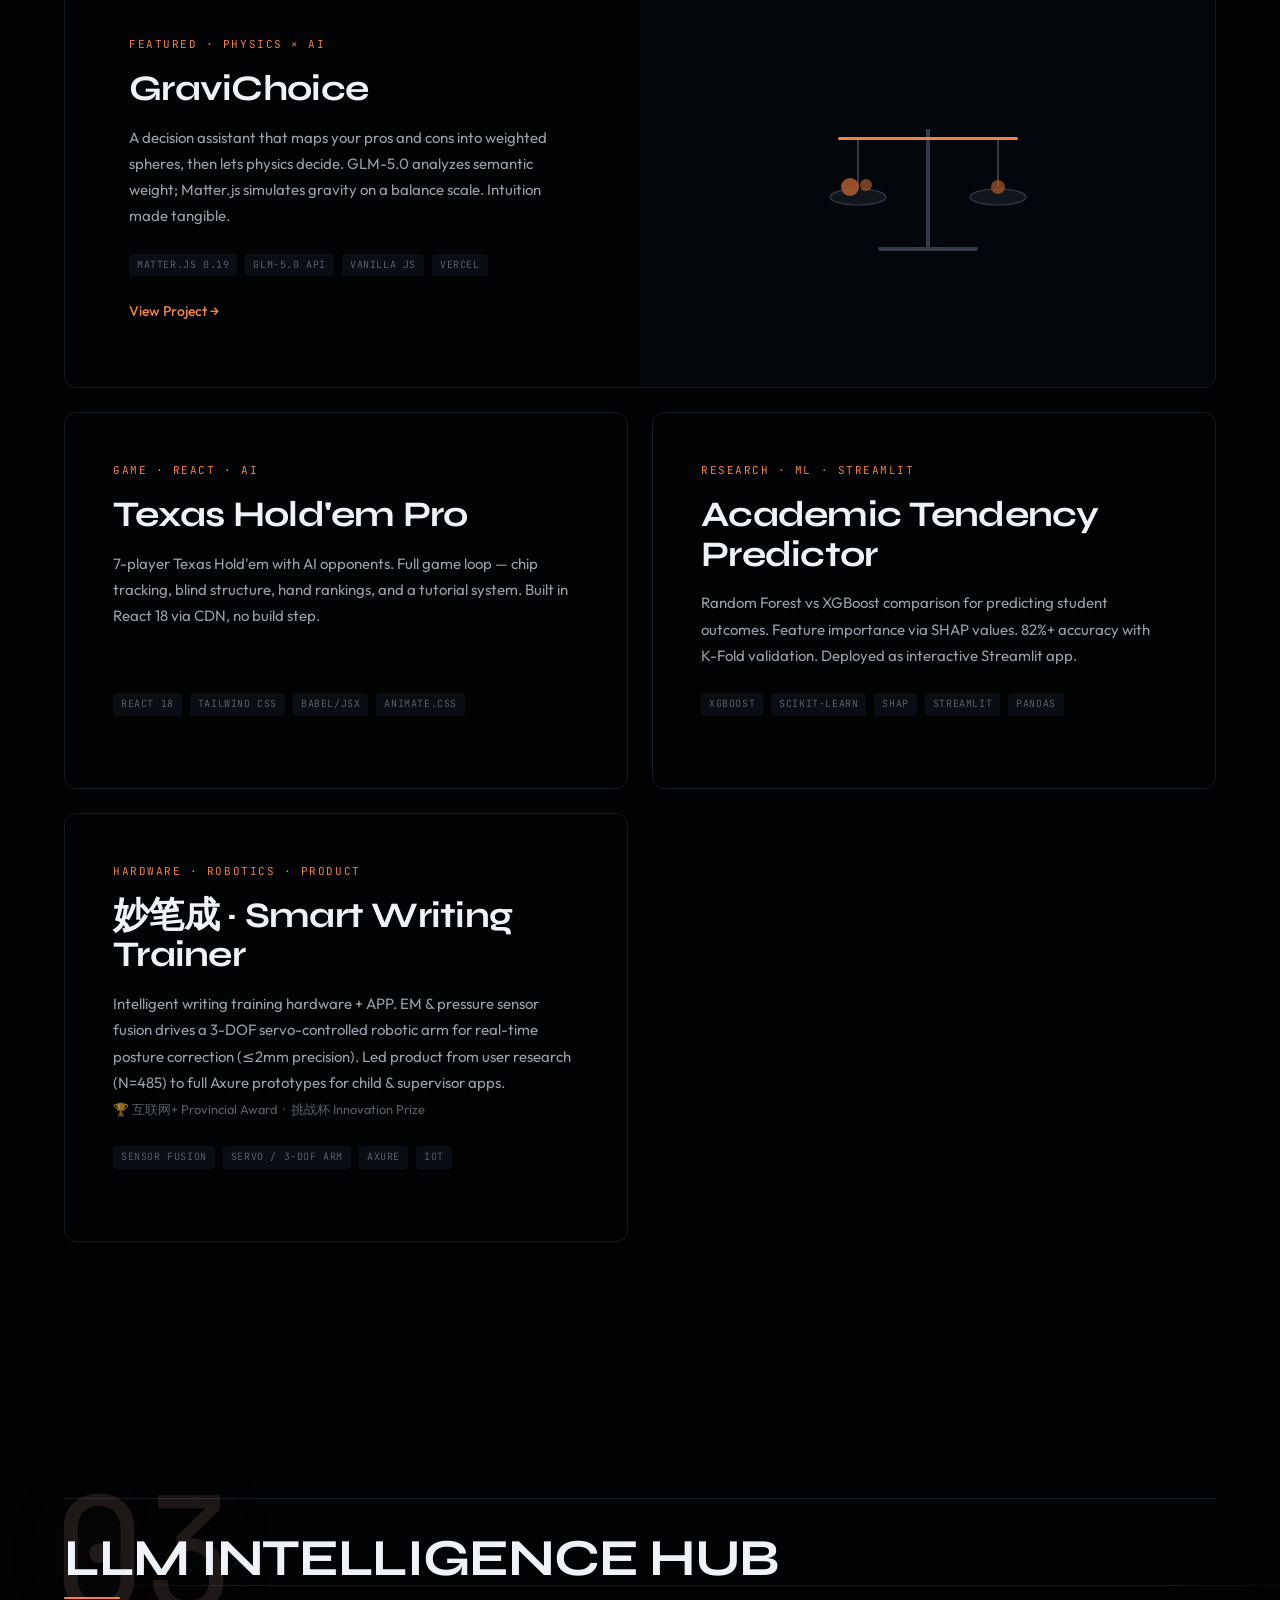
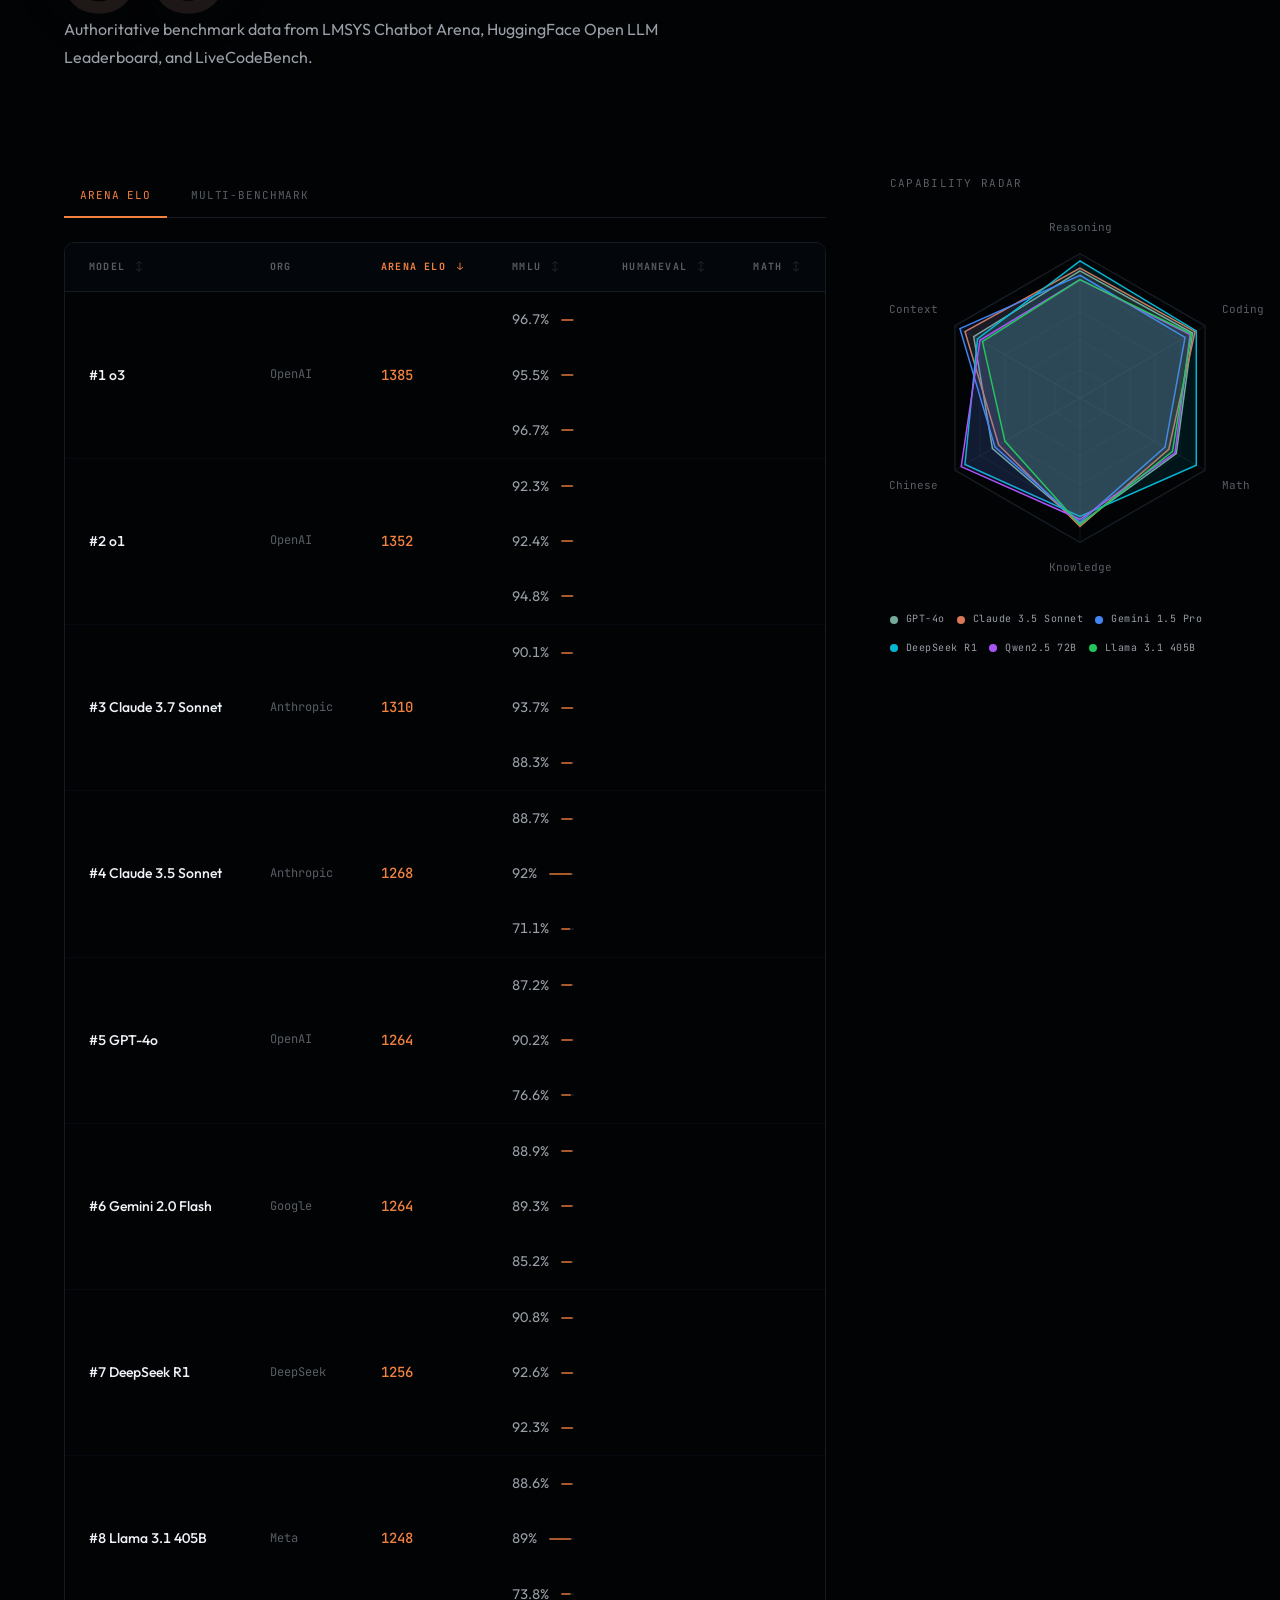
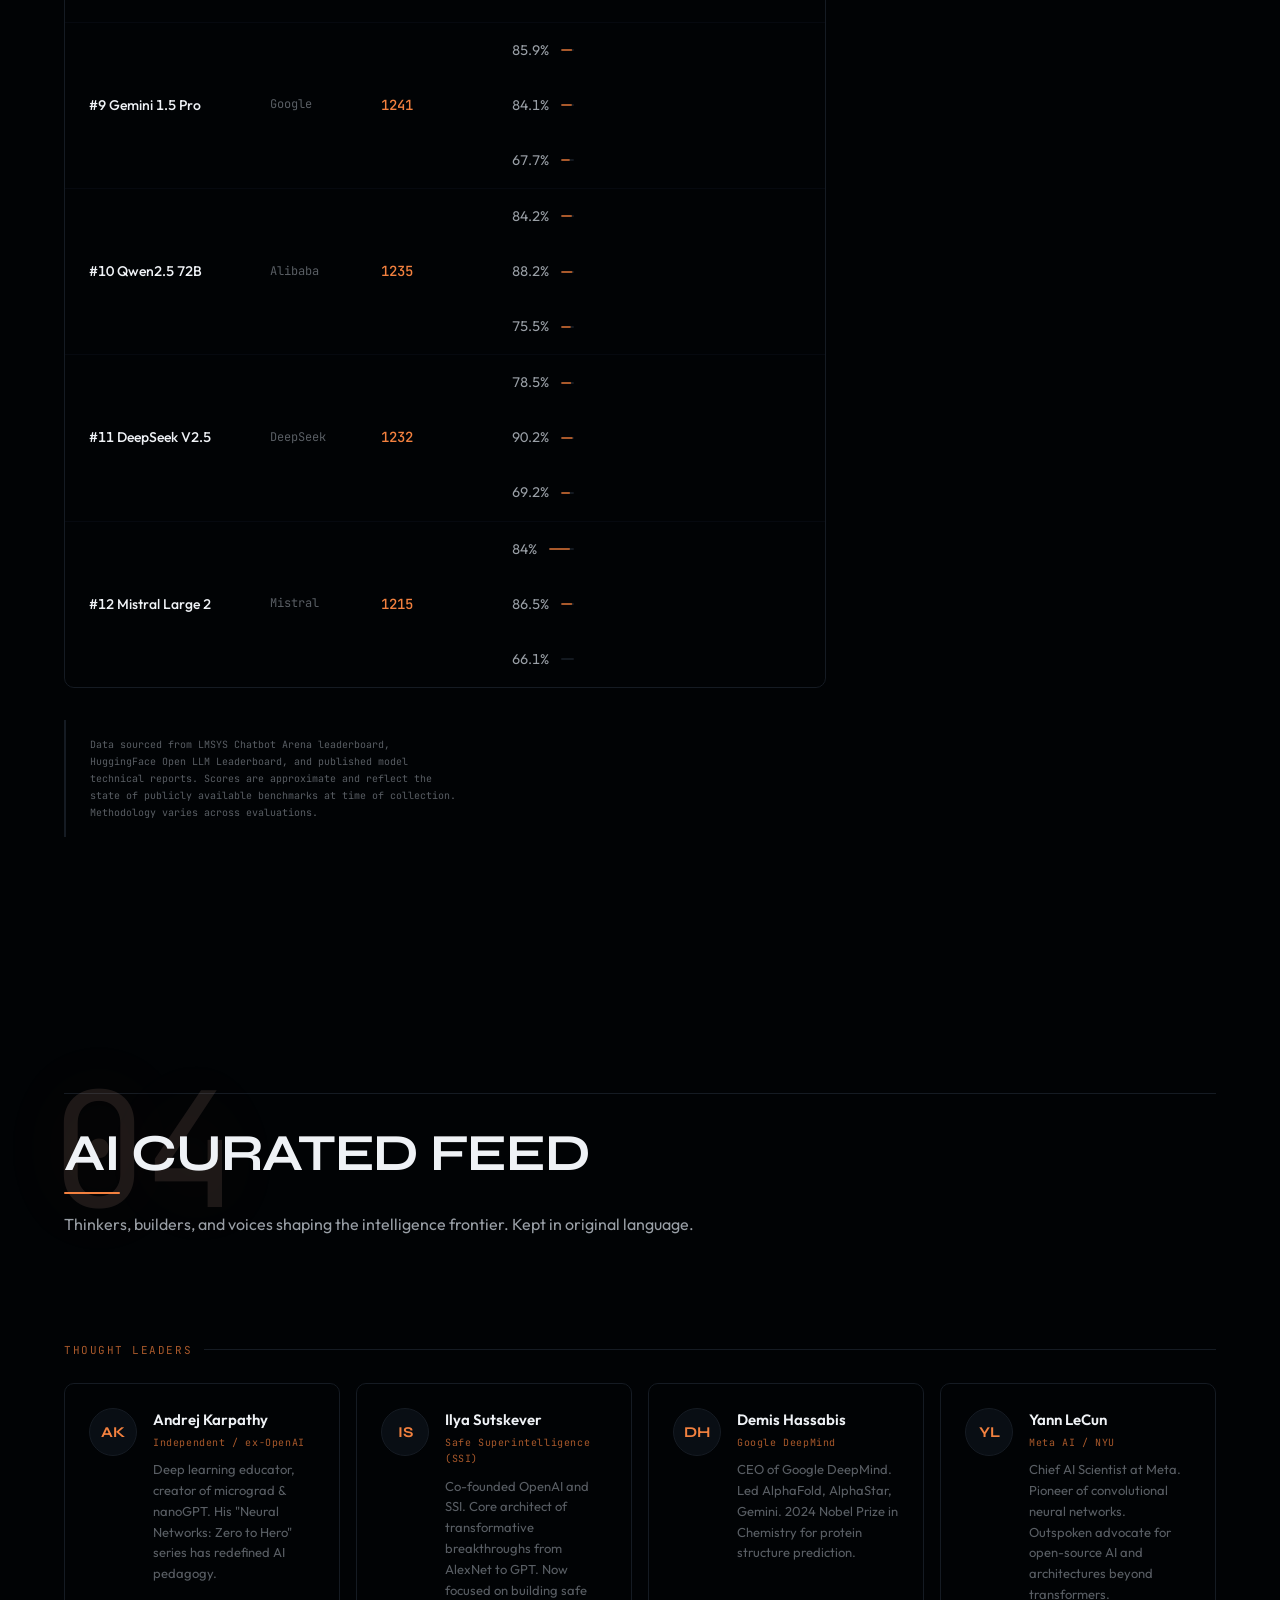
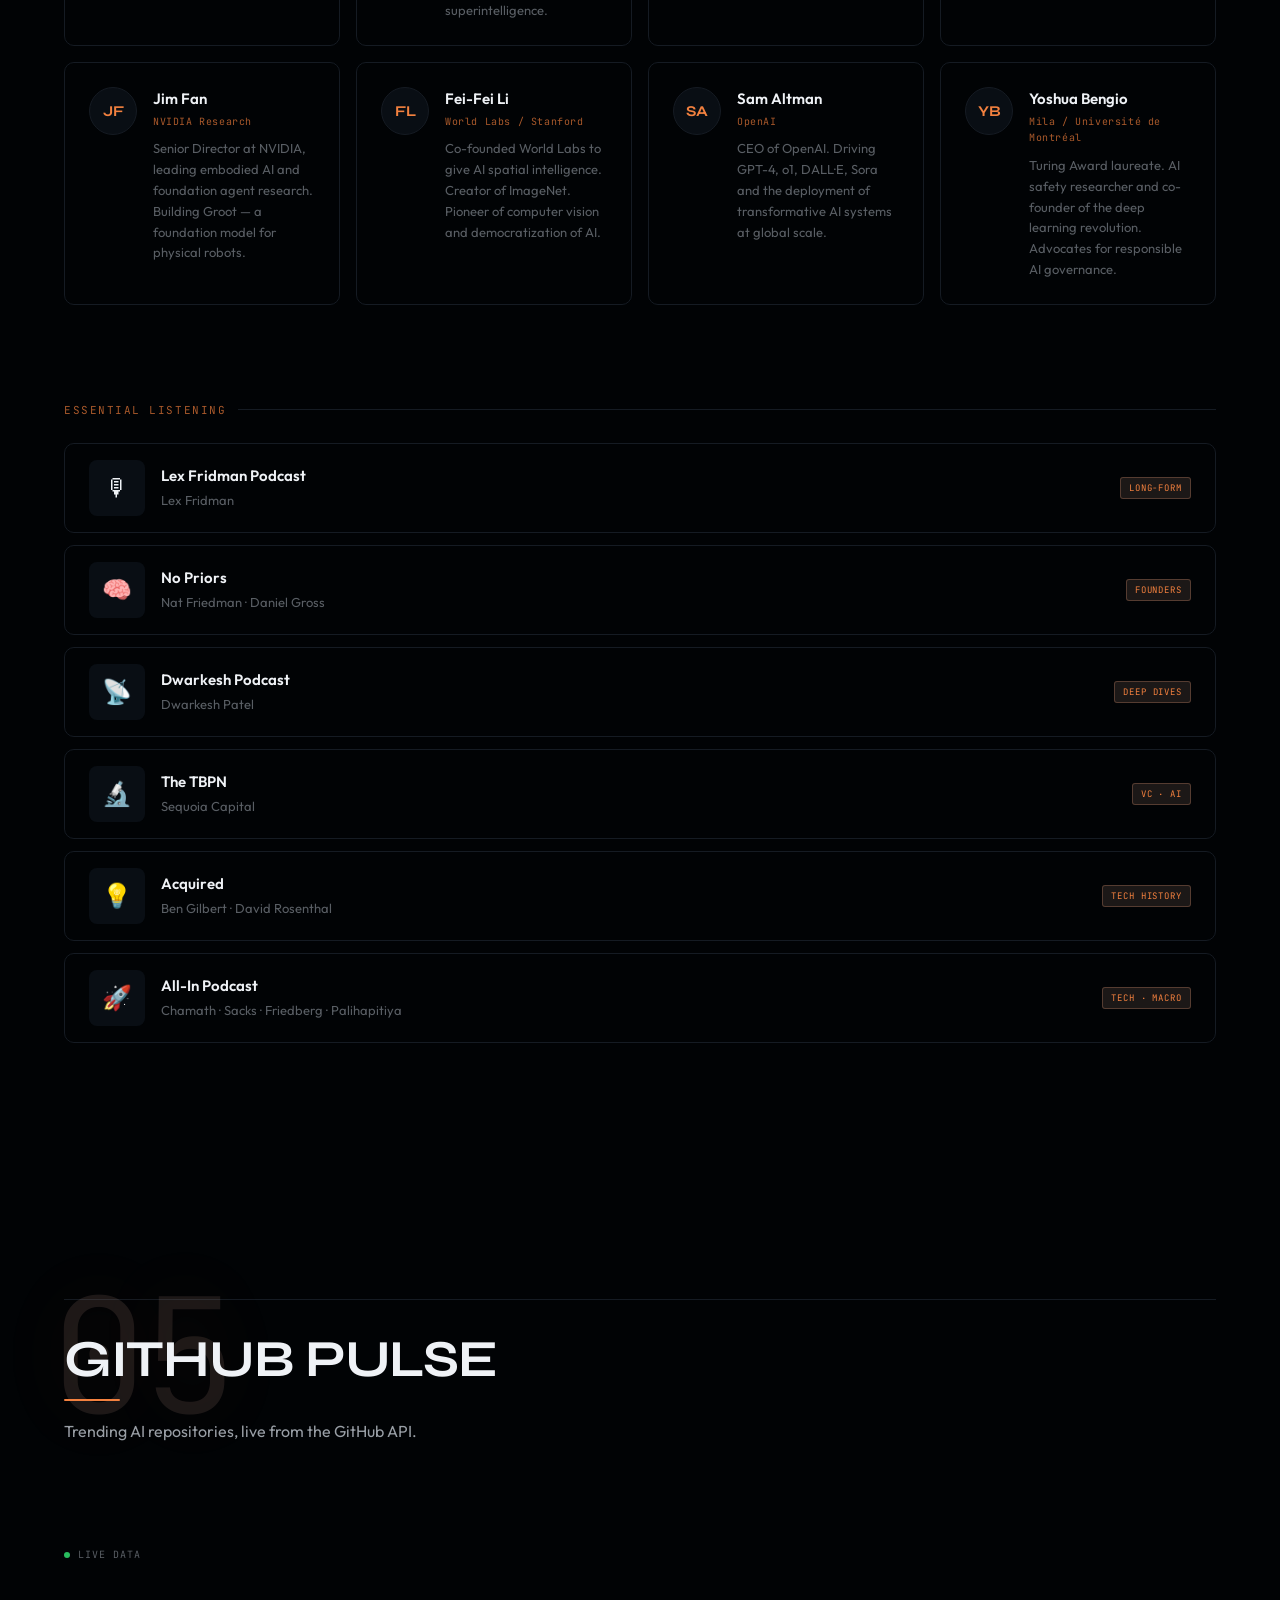
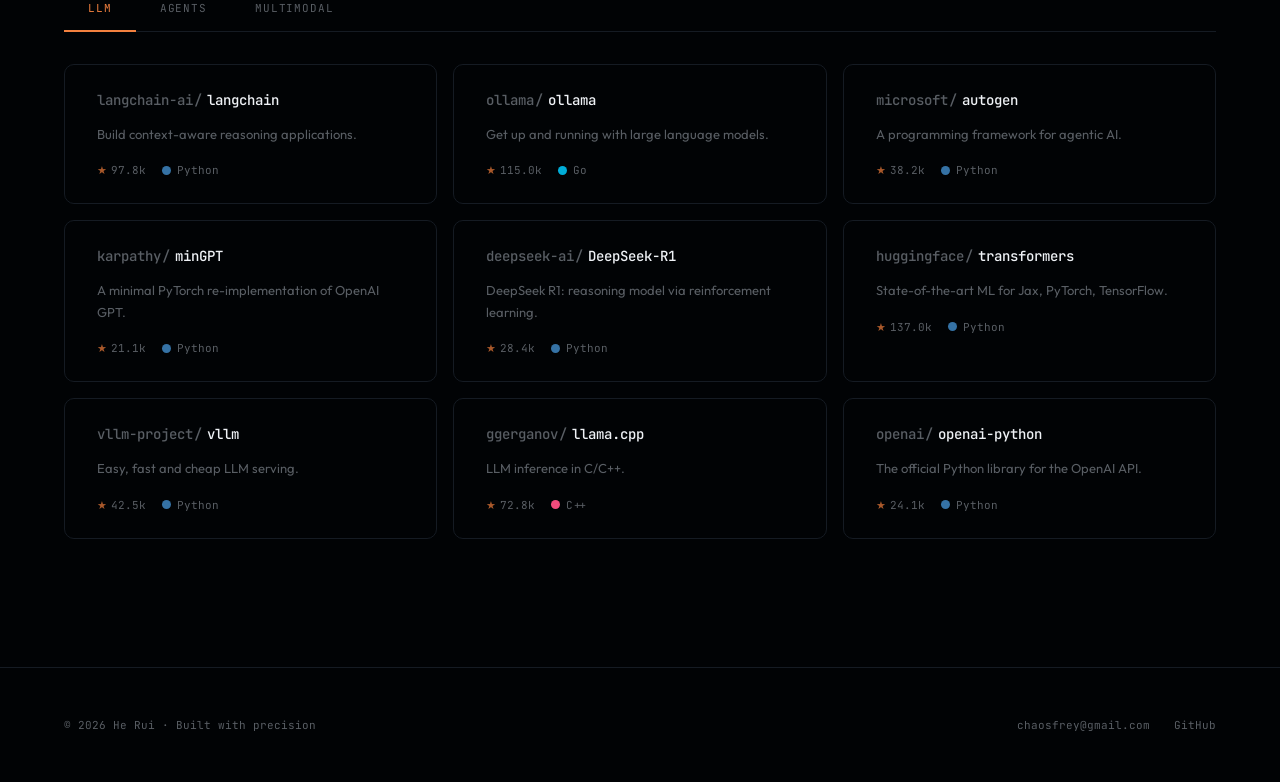
==== commit b757765d: "update: hero text, GraviChoice link, mobile overflow fix, 妙笔成 project card, company name fix" ====
--- a/index.html
+++ b/index.html
@@ -249,6 +249,23 @@
           <span class="tech-chip">Streamlit</span>
         </div>
       </article>
+
+      <article class="project-card fade-up delay-3">
+        <div class="project-label" id="proj-label-2">Hardware · Robotics · Product</div>
+        <h3 class="project-title" id="proj-title-2">妙笔成 · Smart Writing Trainer</h3>
+        <p class="project-desc" id="proj-desc-2">
+          Intelligent writing training hardware + APP. EM &amp; pressure sensor fusion drives a 3-DOF
+          servo-controlled robotic arm for real-time posture correction (≤2mm precision).
+          Led product from user research (N=485) to full Axure prototypes for child &amp; supervisor apps.
+          <br><span style="opacity:0.6;font-size:0.85em;">🏆 互联网+ Provincial Award &nbsp;·&nbsp; 挑战杯 Innovation Prize</span>
+        </p>
+        <div class="tech-chips" id="proj-tech-2">
+          <span class="tech-chip">Sensor Fusion</span>
+          <span class="tech-chip">Servo / 3-DOF Arm</span>
+          <span class="tech-chip">Axure</span>
+          <span class="tech-chip">IoT</span>
+        </div>
+      </article>
     </div>
   </div>
 </section>
--- a/css/style.css
+++ b/css/style.css
@@ -63,6 +63,7 @@
   -webkit-font-smoothing: antialiased;
   -moz-osx-font-smoothing: grayscale;
   text-rendering: optimizeLegibility;
+  overflow-x: hidden;
 }
 
 body {
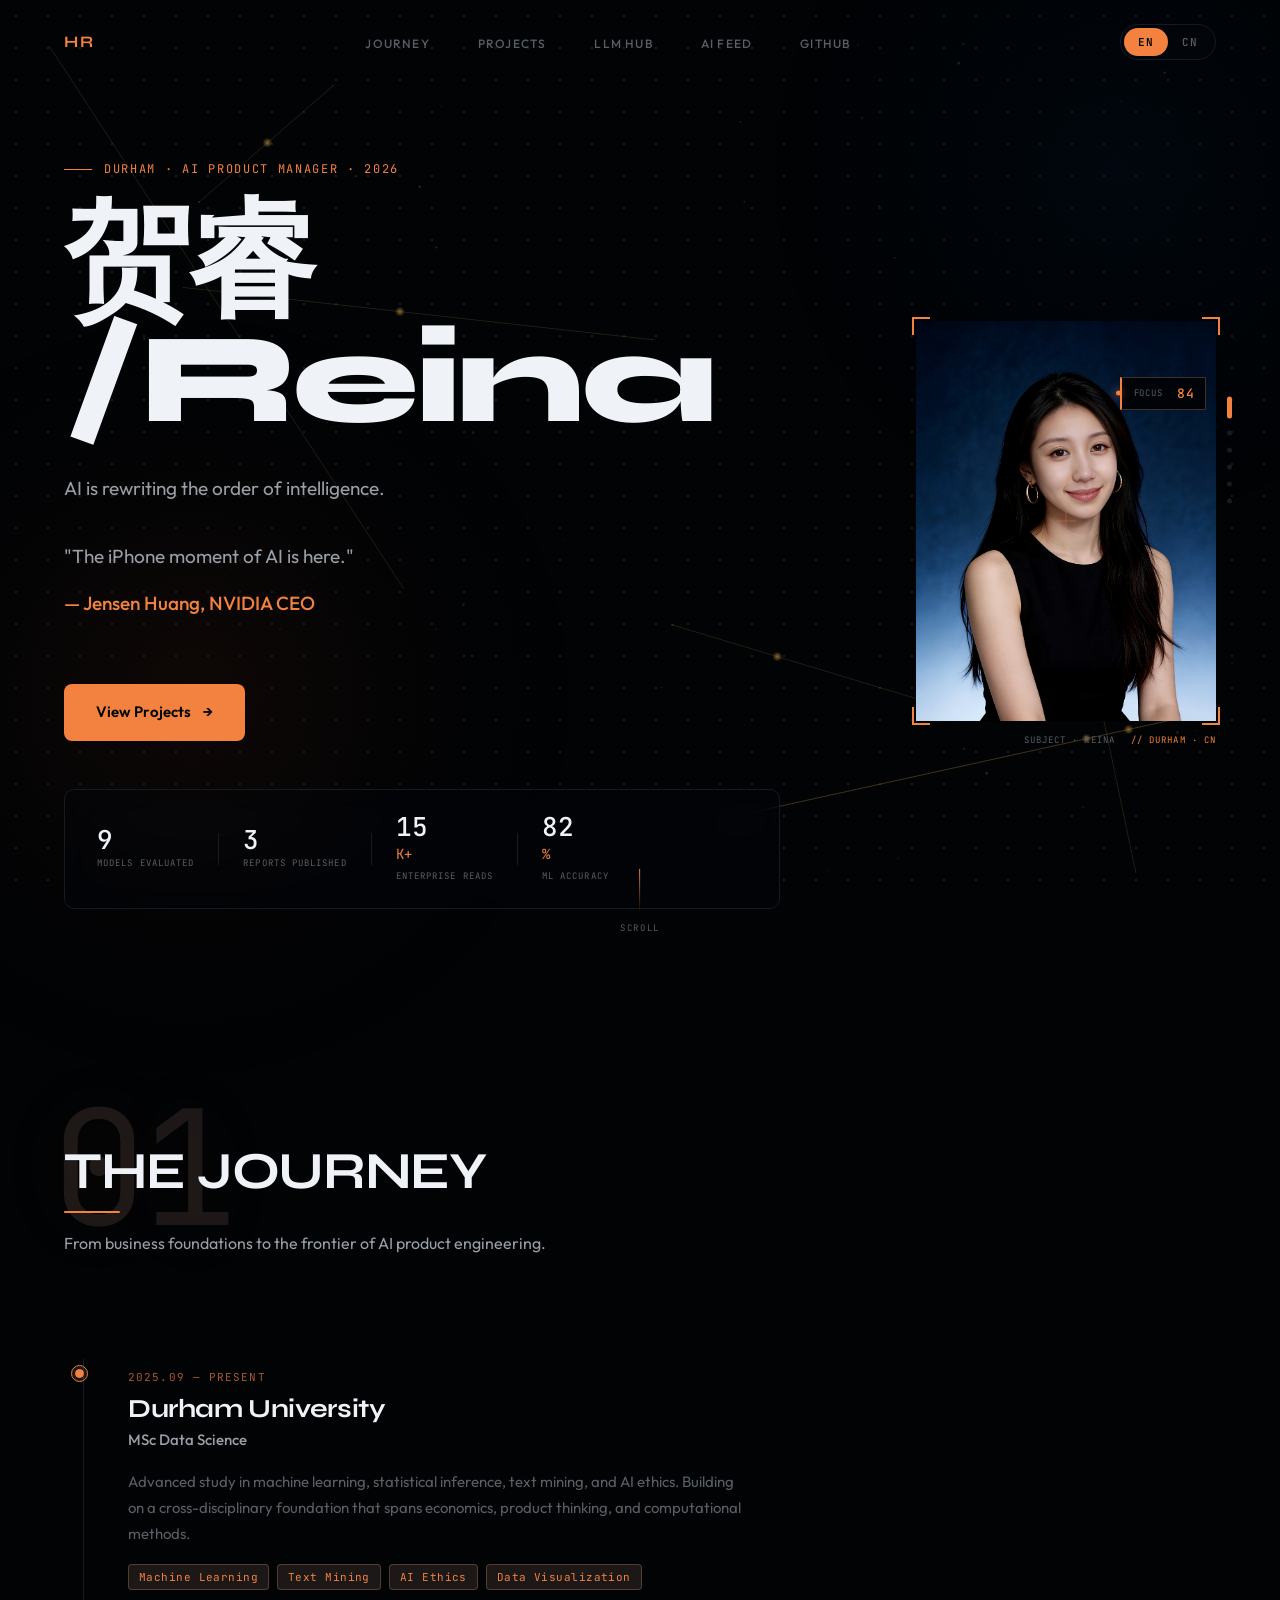
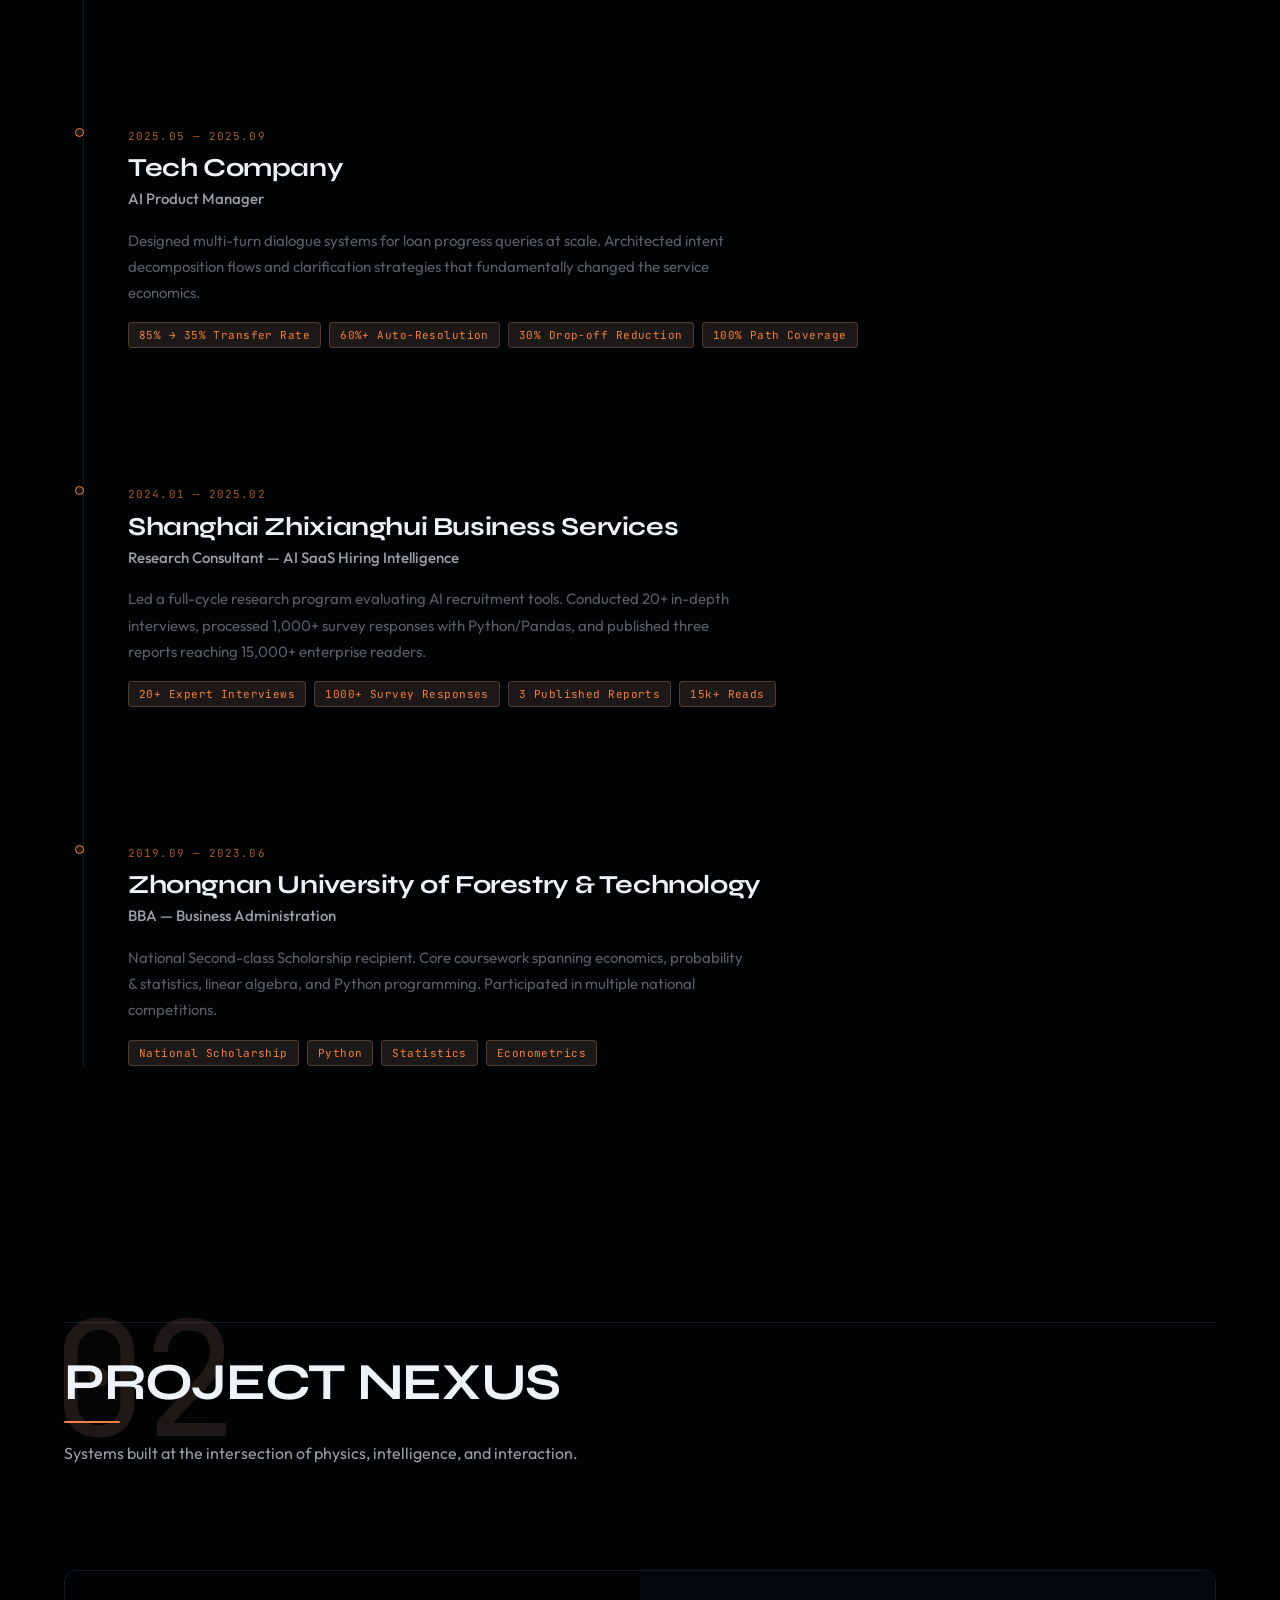
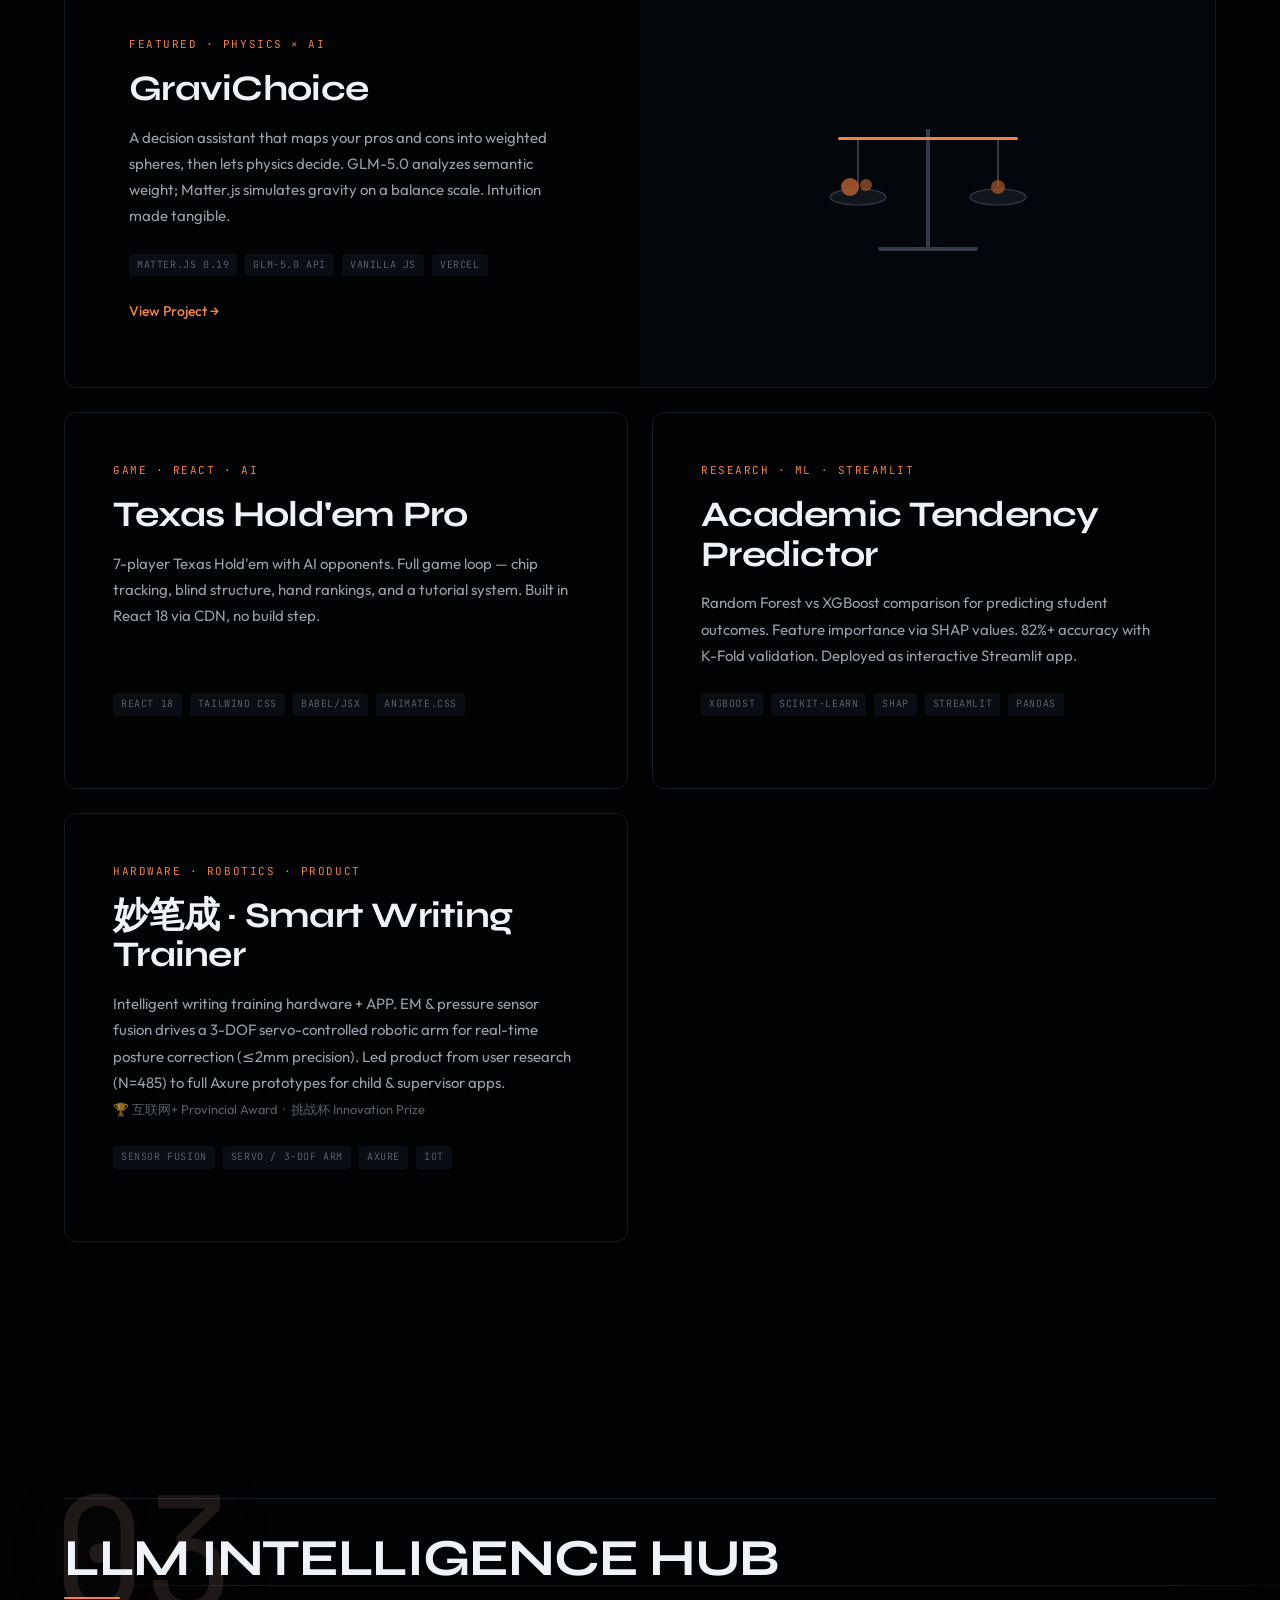
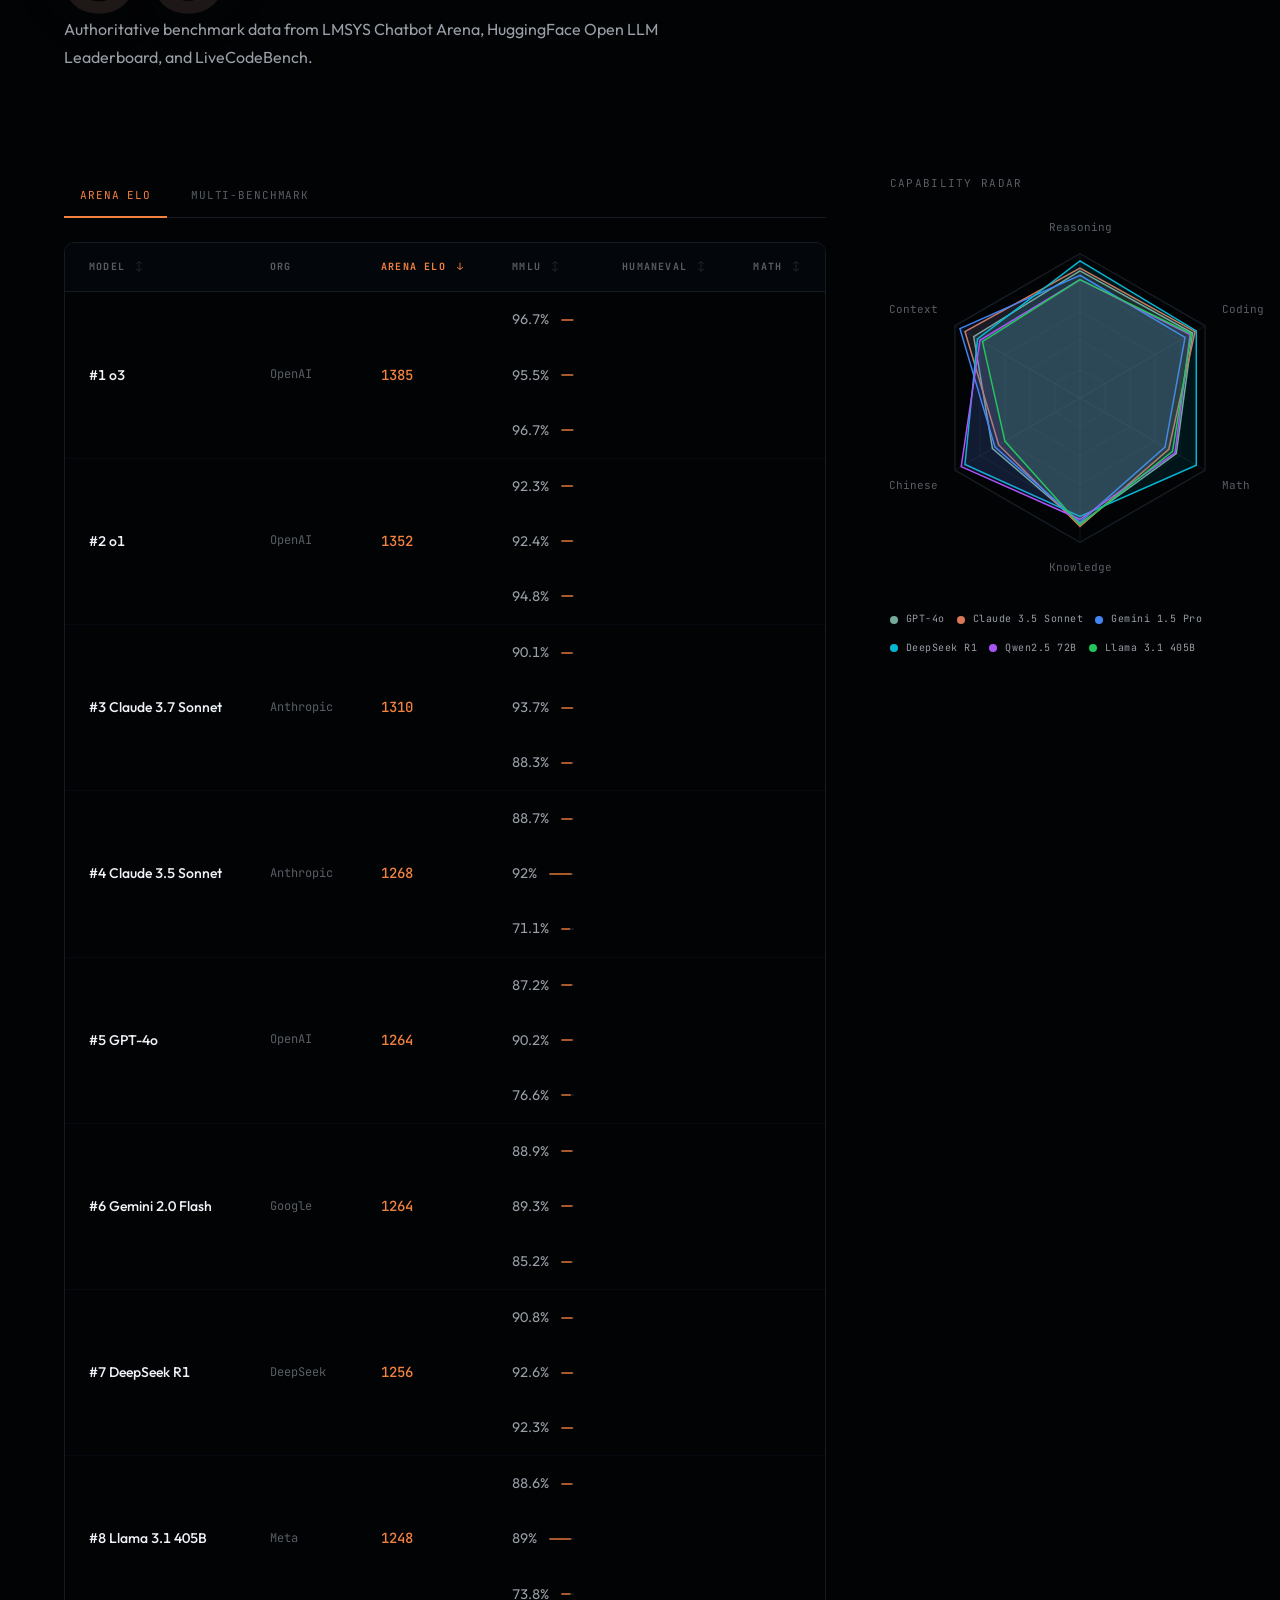
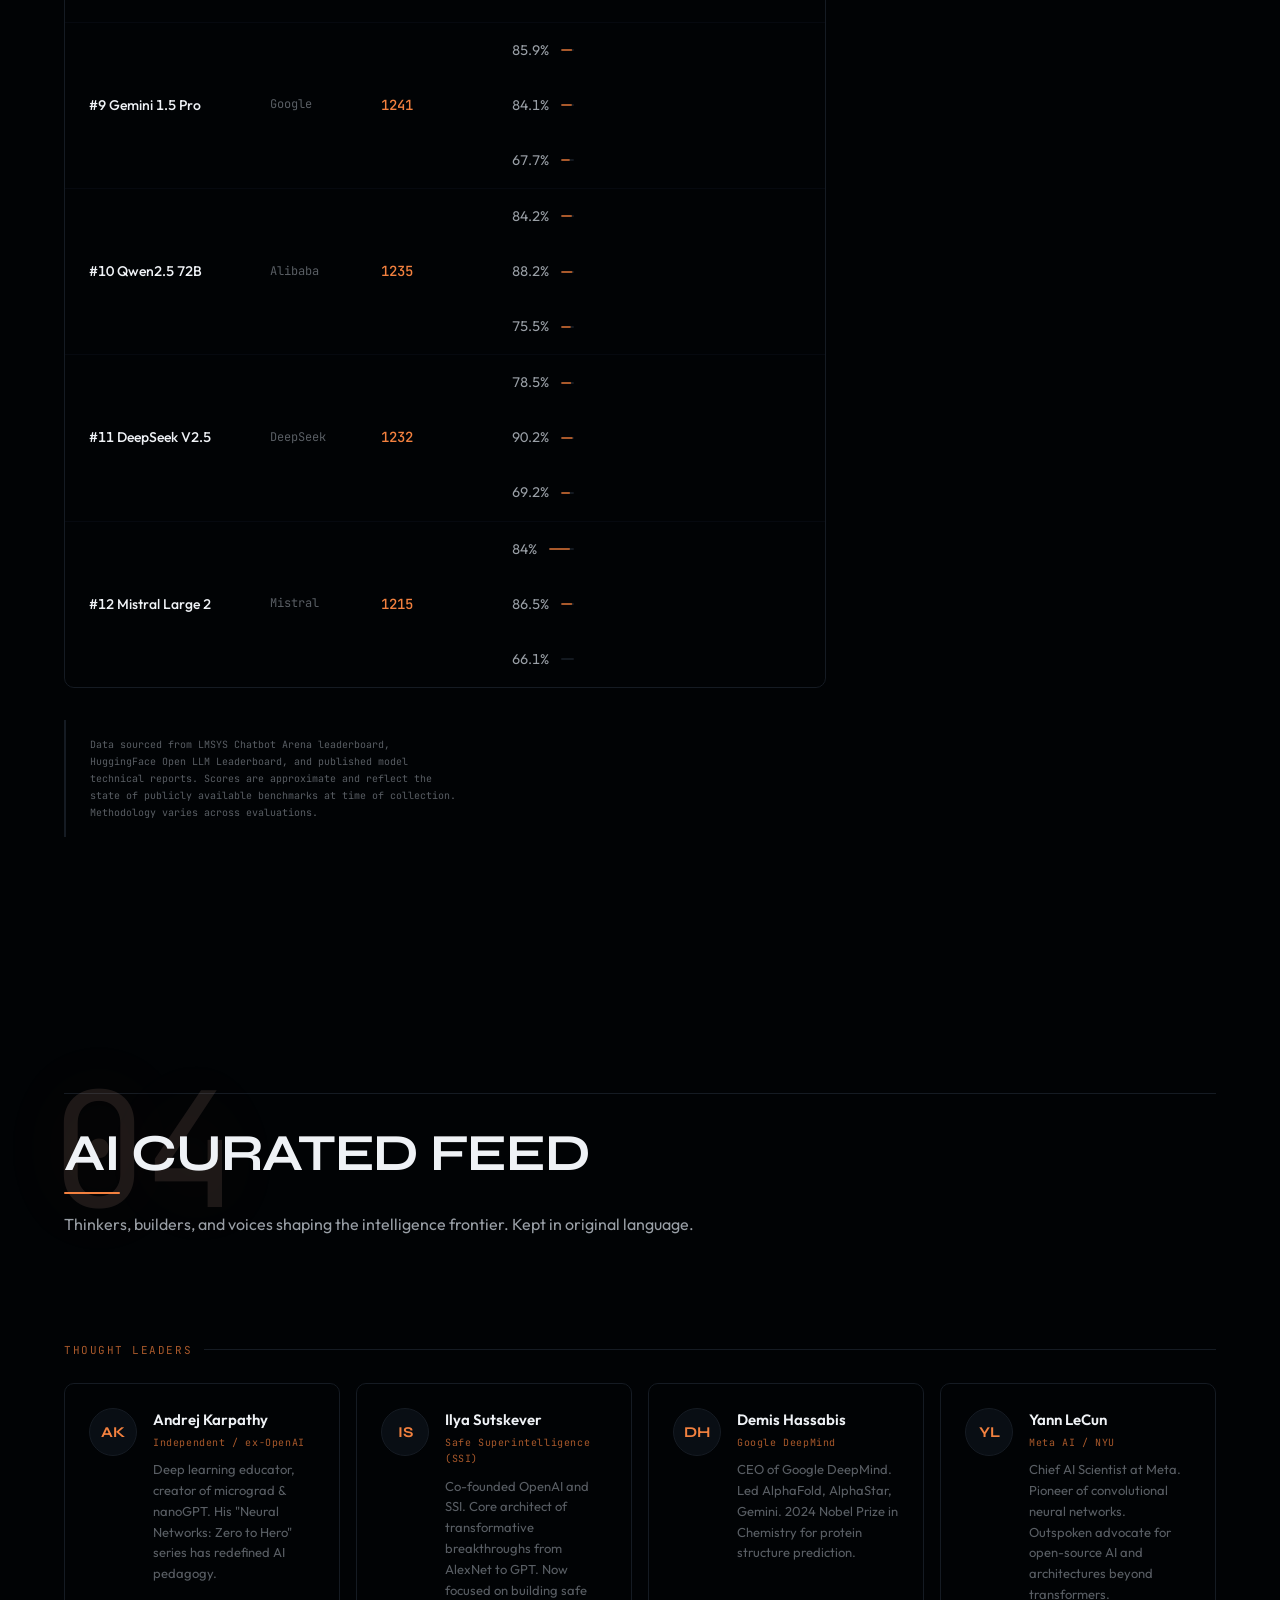
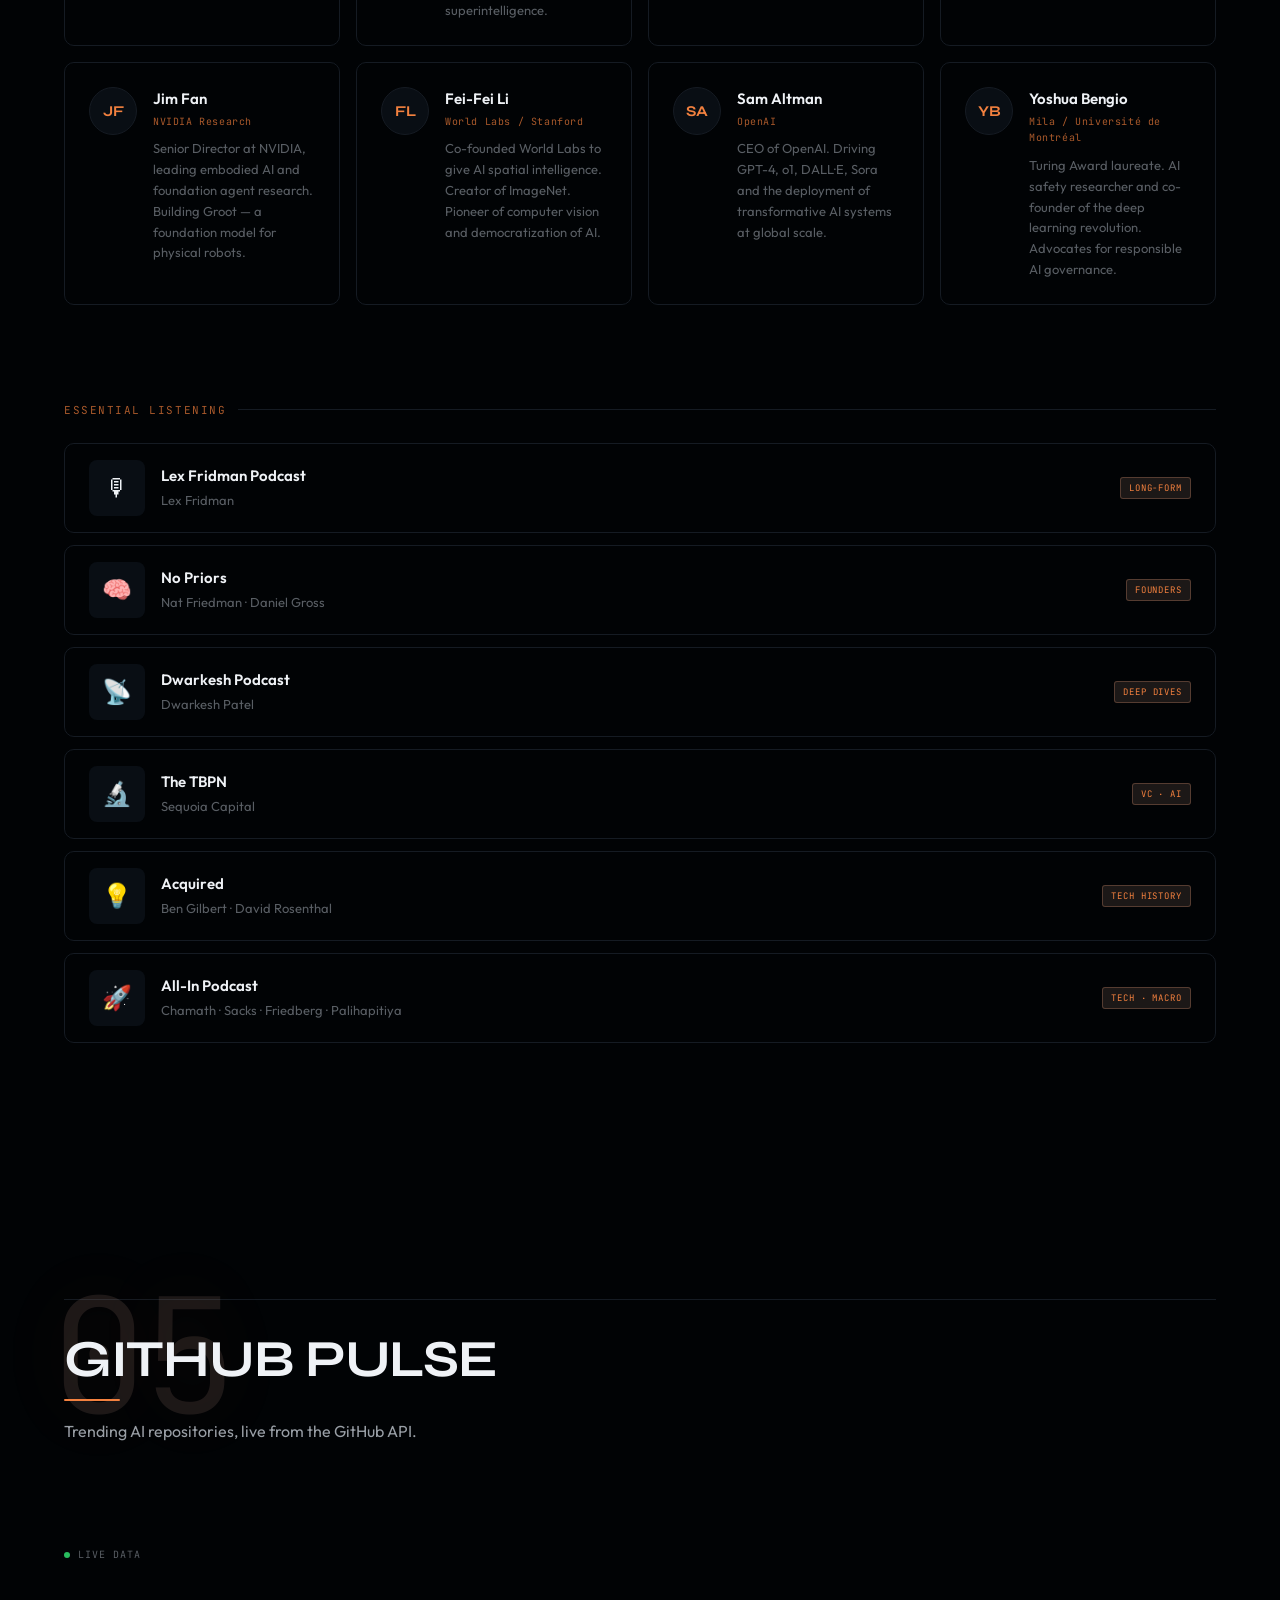
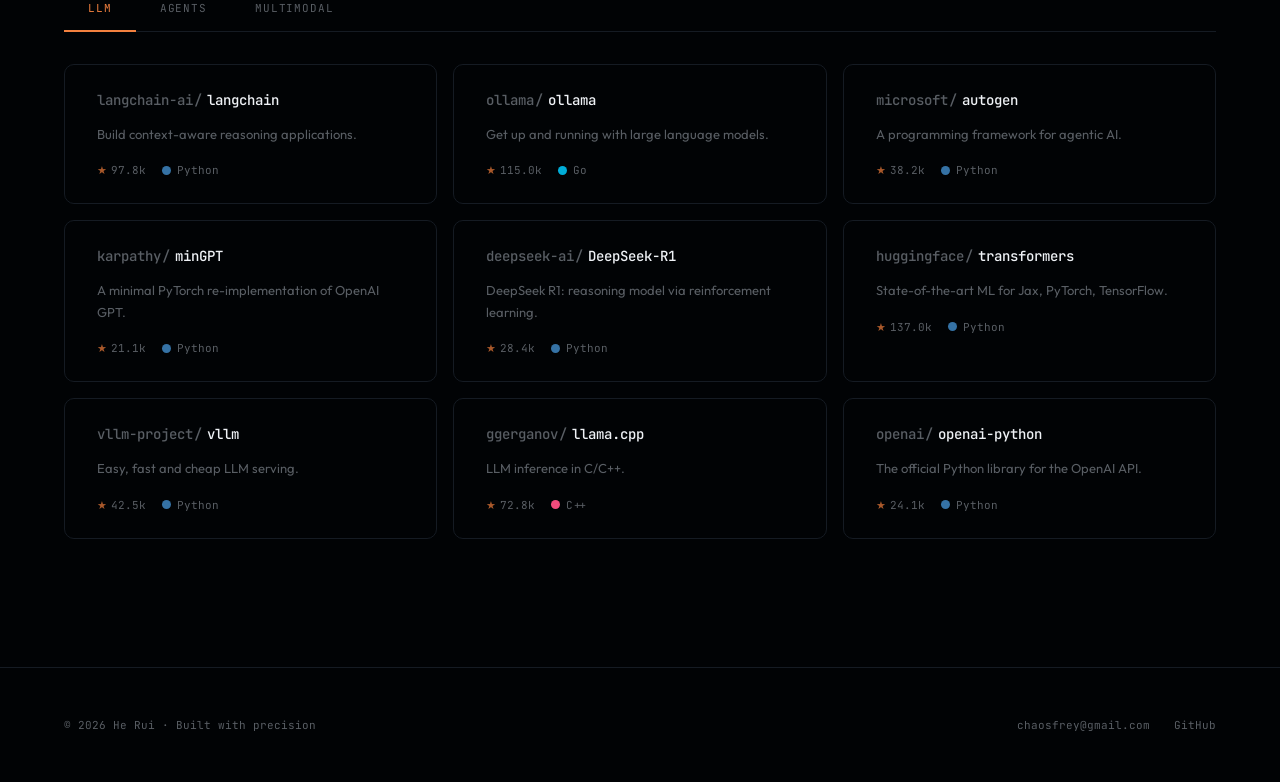
==== commit 3841458b: "remove: download resume button from hero CTA Co-Authored-By: Claude Sonnet 4.6 <noreply@anthropic.co" ====
--- a/index.html
+++ b/index.html
@@ -82,9 +82,6 @@
         <a href="#projects" class="btn-primary">
           <span id="cta-primary-text">View Projects</span>
           <span aria-hidden="true">→</span>
-        </a>
-        <a href="贺睿_杜伦大学_数据科学专业.pdf" class="btn-ghost" download>
-          <span id="cta-ghost-text">Download Résumé</span>
         </a>
       </div>
 
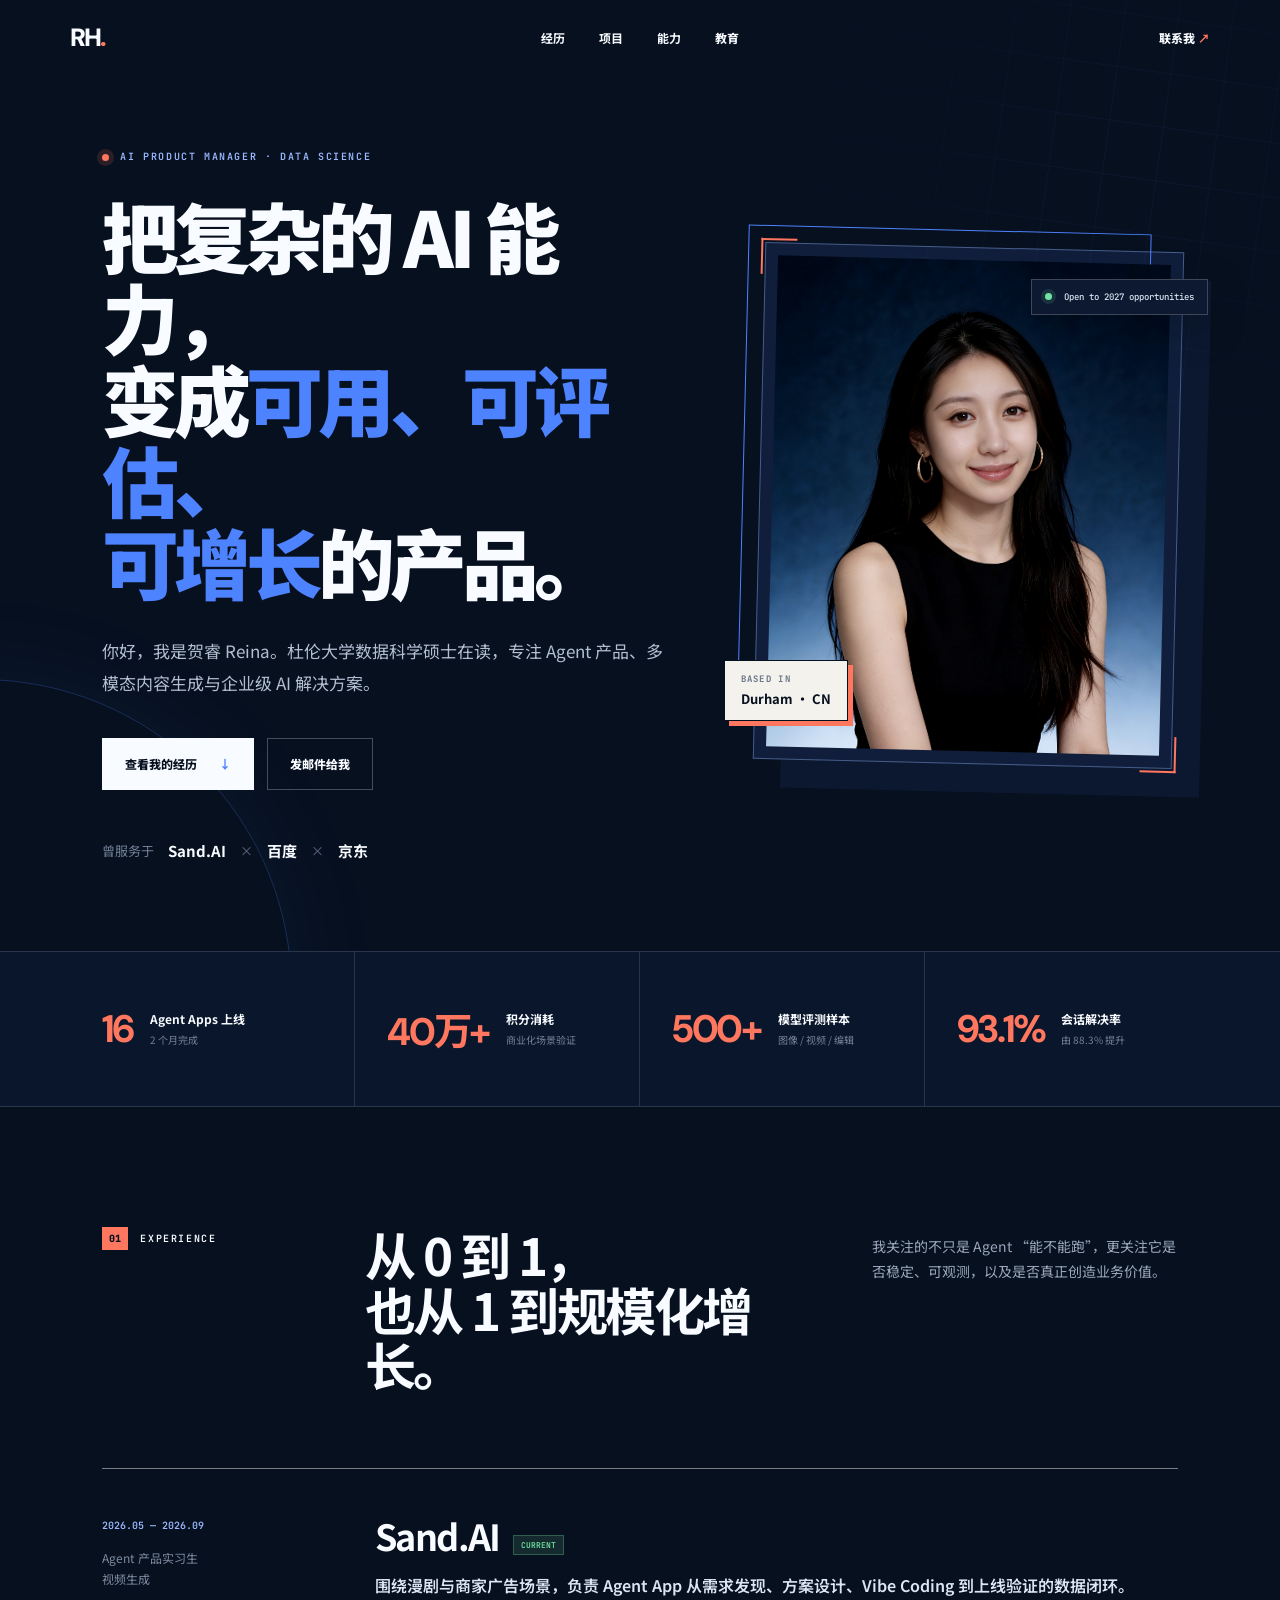
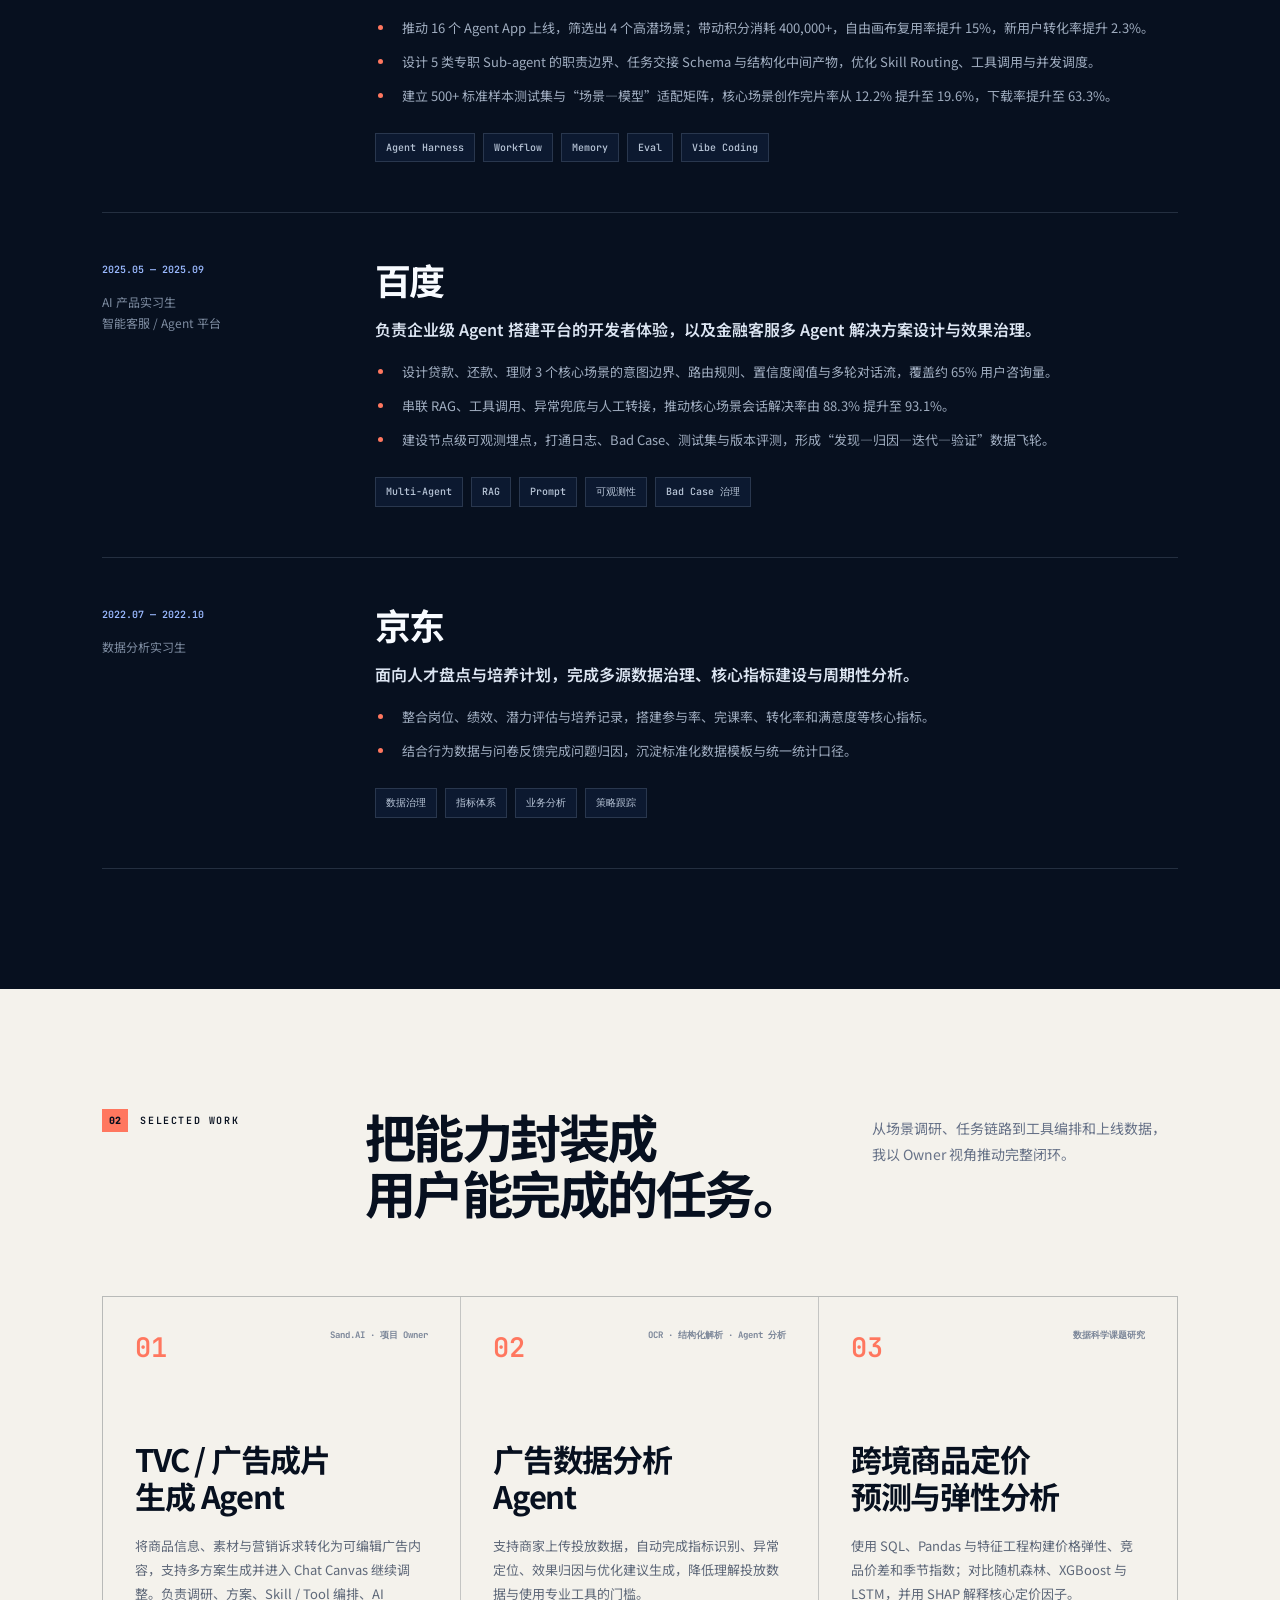
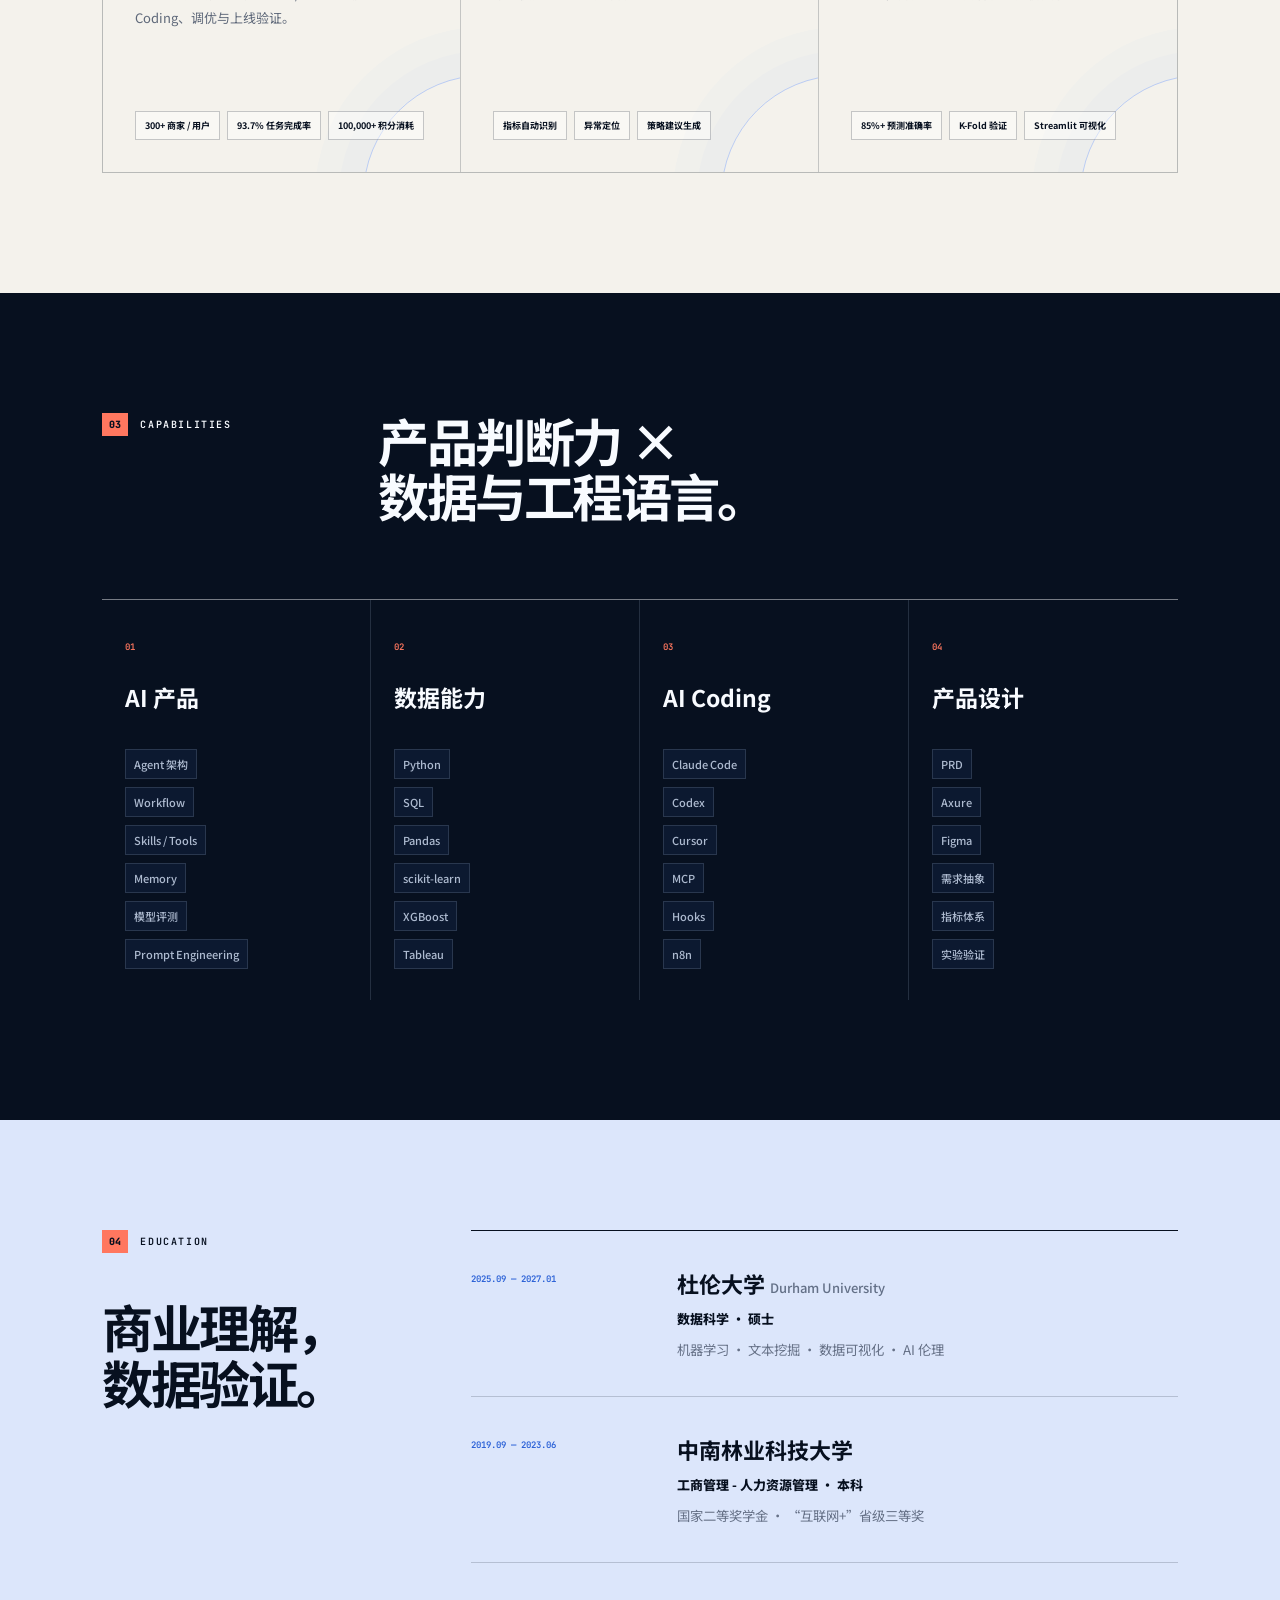
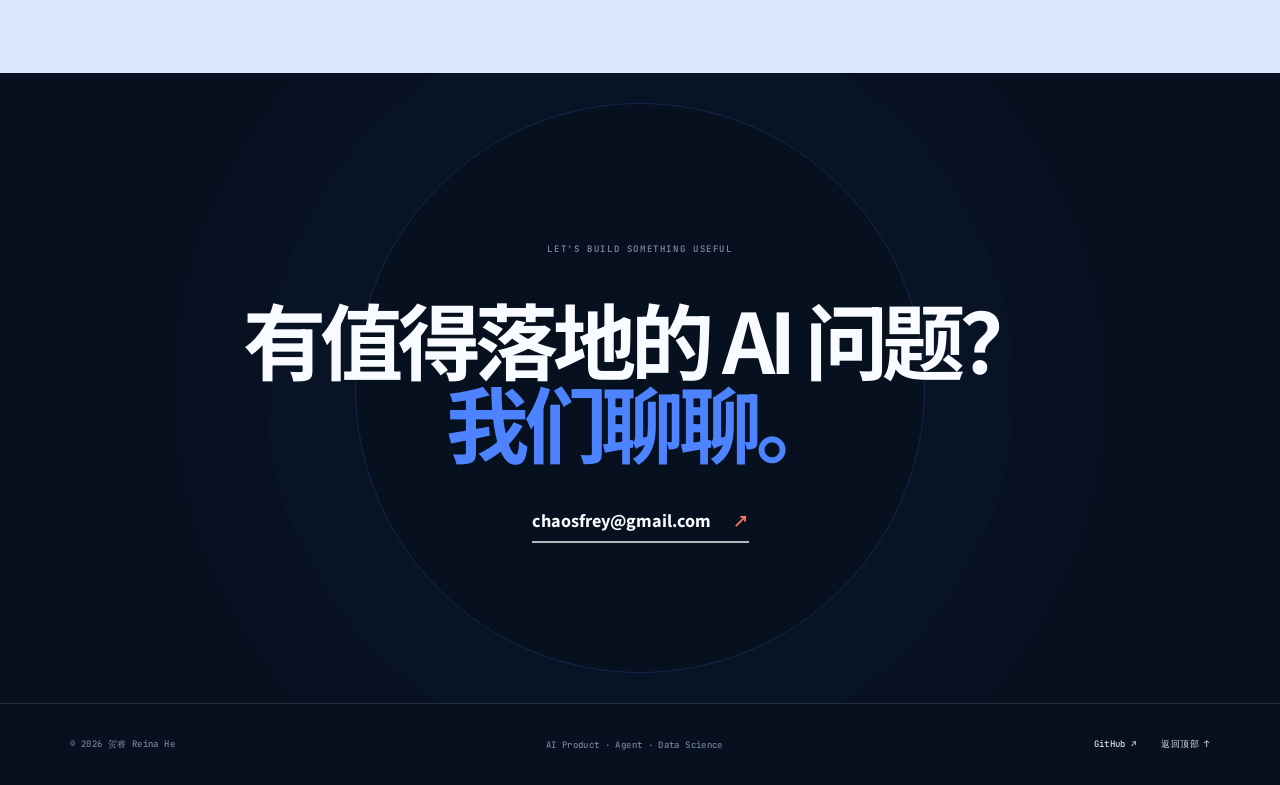
==== commit 7321ee6c: "Redesign portfolio around AI product experience" ====
--- a/index.html
+++ b/index.html
@@ -1,393 +1,187 @@
 <!DOCTYPE html>
-<html lang="en" data-version="2">
+<html lang="zh-CN">
 <head>
   <meta charset="UTF-8">
   <meta name="viewport" content="width=device-width, initial-scale=1, viewport-fit=cover">
-  <meta name="description" content="Reina / 贺睿 — AI Product Management, LLM Researcher, Decision Architect.">
-  <title>Reina · 贺睿 — AI Product Management</title>
+  <meta name="theme-color" content="#07101f">
+  <meta name="description" content="贺睿 Reina He 的 AI 产品经理个人主页：Agent 产品、多模态内容生成、模型评测与数据智能。">
+  <meta property="og:type" content="website">
+  <meta property="og:url" content="https://reina-portfolio.pages.dev/">
+  <meta property="og:title" content="贺睿 Reina He｜AI 产品经理 · Data Science">
+  <meta property="og:description" content="Agent 产品、多模态内容生成、模型评测与数据智能。">
+  <meta property="og:image" content="https://reina-portfolio.pages.dev/og.png">
+  <meta name="twitter:card" content="summary_large_image">
+  <meta name="twitter:title" content="贺睿 Reina He｜AI 产品经理 · Data Science">
+  <meta name="twitter:description" content="Agent 产品、多模态内容生成、模型评测与数据智能。">
+  <meta name="twitter:image" content="https://reina-portfolio.pages.dev/og.png">
+  <title>贺睿 Reina He｜AI 产品经理 · Data Science</title>
 
-  <!-- Preconnect for fonts -->
   <link rel="preconnect" href="https://fonts.googleapis.com">
   <link rel="preconnect" href="https://fonts.gstatic.com" crossorigin>
-  <link href="https://fonts.googleapis.com/css2?family=Syne:wght@400;600;700;800&family=Outfit:wght@300;400;500;600&family=JetBrains+Mono:wght@400;500&family=Noto+Sans+SC:wght@300;400;500;700&display=swap" rel="stylesheet">
-
+  <link href="https://fonts.googleapis.com/css2?family=DM+Sans:wght@400;500;600;700&amp;family=JetBrains+Mono:wght@400;500;600&amp;family=Noto+Sans+SC:wght@400;500;600;700;800;900&amp;display=swap" rel="stylesheet">
   <link rel="stylesheet" href="css/style.css">
+  <script src="js/main.js" defer></script>
 </head>
 <body>
+  <div class="scroll-progress" aria-hidden="true"><span id="scroll-progress"></span></div>
 
-<!-- ══════════════════════════════════════════════════
-     CANVAS BACKGROUND
-══════════════════════════════════════════════════ -->
-<!-- Scroll progress bar -->
-<div class="scroll-progress" id="scroll-progress" aria-hidden="true"></div>
+  <header class="site-header" id="site-header">
+    <a class="brand" href="#top" aria-label="返回首页">RH<span>.</span></a>
+    <nav class="nav-links" aria-label="主导航">
+      <a href="#experience">经历</a>
+      <a href="#projects">项目</a>
+      <a href="#capabilities">能力</a>
+      <a href="#education">教育</a>
+    </nav>
+    <a class="header-contact" href="mailto:chaosfrey@gmail.com">联系我 <span>↗</span></a>
+  </header>
 
-<canvas id="bg-canvas" aria-hidden="true"></canvas>
-
-<!-- ══════════════════════════════════════════════════
-     NAVIGATION
-══════════════════════════════════════════════════ -->
-<nav class="nav" role="navigation" aria-label="Primary navigation">
-  <div class="nav-logo">HR</div>
-
-  <ul class="nav-links" role="list">
-    <li><a href="#journey"      class="nav-link" data-section="journey"      data-idx="0">Journey</a></li>
-    <li><a href="#projects"     class="nav-link" data-section="projects"     data-idx="1">Projects</a></li>
-    <li><a href="#llm-hub"      class="nav-link" data-section="llm-hub"      data-idx="2">LLM Hub</a></li>
-    <li><a href="#ai-feed"      class="nav-link" data-section="ai-feed"      data-idx="3">AI Feed</a></li>
-    <li><a href="#github-pulse" class="nav-link" data-section="github-pulse" data-idx="4">GitHub</a></li>
-  </ul>
-
-  <div class="lang-toggle" role="group" aria-label="Language toggle">
-    <button class="lang-btn active" data-lang="en" aria-label="Switch to English">EN</button>
-    <button class="lang-btn"        data-lang="zh" aria-label="切换至中文">CN</button>
-  </div>
-</nav>
-
-<!-- Section navigation dots -->
-<nav class="section-nav" aria-label="Section navigation" aria-hidden="true">
-  <div class="section-dot active" data-target="hero"         title="Hero"></div>
-  <div class="section-dot"        data-target="journey"      title="Journey"></div>
-  <div class="section-dot"        data-target="projects"     title="Projects"></div>
-  <div class="section-dot"        data-target="llm-hub"      title="LLM Hub"></div>
-  <div class="section-dot"        data-target="ai-feed"      title="AI Feed"></div>
-  <div class="section-dot"        data-target="github-pulse" title="GitHub Pulse"></div>
-</nav>
-
-<main>
-
-<!-- ══════════════════════════════════════════════════
-     § 0 — HERO
-══════════════════════════════════════════════════ -->
-<section id="hero" aria-labelledby="hero-heading">
-  <div class="hero-inner">
-
-    <!-- Left: text content -->
-    <div class="hero-text">
-      <div class="hero-eyebrow">
-        <span class="hero-eyebrow-line" aria-hidden="true"></span>
-        <span id="hero-eyebrow-text">Durham · ex-Baidu · 2026</span>
+  <main>
+    <section class="hero" id="top">
+      <div class="hero-grid" aria-hidden="true"></div>
+      <div class="hero-copy reveal">
+        <div class="eyebrow"><i></i> AI PRODUCT MANAGER · DATA SCIENCE</div>
+        <h1>把复杂的 AI 能力，<br>变成<span>可用、可评估、<br>可增长</span>的产品。</h1>
+        <p class="hero-intro">你好，我是贺睿 Reina。杜伦大学数据科学硕士在读，专注 Agent 产品、多模态内容生成与企业级 AI 解决方案。</p>
+        <div class="hero-actions">
+          <a class="button button-primary" href="#experience">查看我的经历 <span>↓</span></a>
+          <a class="button button-secondary" href="mailto:chaosfrey@gmail.com">发邮件给我</a>
+        </div>
+        <div class="company-proof">
+          <span>曾服务于</span><strong>Sand.AI</strong><i>×</i><strong>百度</strong><i>×</i><strong>京东</strong>
+        </div>
       </div>
 
-      <h1 class="hero-name" id="hero-heading">
-        <span class="name-zh">贺睿</span>
-        <span class="name-en"><span class="name-sep" aria-hidden="true">/</span>Reina</span>
-      </h1>
+      <div class="portrait-column reveal reveal-delay">
+        <div class="portrait-frame">
+          <img src="portrait.jpg" alt="贺睿 Reina 的职业肖像">
+          <div class="portrait-corners" aria-hidden="true"></div>
+        </div>
+        <div class="portrait-label"><span>BASED IN</span><strong>Durham · CN</strong></div>
+        <div class="availability"><i></i> Open to 2027 opportunities</div>
+      </div>
+    </section>
 
-      <p class="hero-desc" id="hero-desc">
-        <span id="hero-desc-top">On the path to AGI — curious about what comes next.</span><br>
-        <span class="hero-desc-accent" id="hero-desc-accent">I build things to figure out why.</span>
-      </p>
+    <section class="metrics" aria-label="核心成果">
+      <article><strong>16</strong><div><b>Agent Apps 上线</b><span>2 个月完成</span></div></article>
+      <article><strong>40万+</strong><div><b>积分消耗</b><span>商业化场景验证</span></div></article>
+      <article><strong>500+</strong><div><b>模型评测样本</b><span>图像 / 视频 / 编辑</span></div></article>
+      <article><strong>93.1%</strong><div><b>会话解决率</b><span>由 88.3% 提升</span></div></article>
+    </section>
 
-      <div class="hero-cta">
-        <a href="#projects" class="btn-primary">
-          <span id="cta-primary-text">View Projects</span>
-          <span aria-hidden="true">→</span>
-        </a>
+    <section class="section experience" id="experience">
+      <div class="section-heading reveal">
+        <div class="section-kicker"><span>01</span> EXPERIENCE</div>
+        <h2>从 0 到 1，<br>也从 1 到规模化增长。</h2>
+        <p>我关注的不只是 Agent “能不能跑”，更关注它是否稳定、可观测，以及是否真正创造业务价值。</p>
       </div>
 
-      <!-- Stats strip -->
-      <div class="hero-stats" aria-label="Key metrics">
-        <div class="stat-item">
-          <span class="stat-val mono" data-target="9">0</span>
-          <span class="stat-label" data-i18n="stat_models">Models Evaluated</span>
-        </div>
-        <div class="stat-divider" aria-hidden="true"></div>
-        <div class="stat-item">
-          <span class="stat-val mono" data-target="3">0</span>
-          <span class="stat-label" data-i18n="stat_reports">Reports Published</span>
-        </div>
-        <div class="stat-divider" aria-hidden="true"></div>
-        <div class="stat-item">
-          <span class="stat-val mono" data-target="15">0</span><span class="stat-unit accent">K+</span>
-          <span class="stat-label" data-i18n="stat_reads">Enterprise Reads</span>
-        </div>
-        <div class="stat-divider" aria-hidden="true"></div>
-        <div class="stat-item">
-          <span class="stat-val mono" data-target="82">0</span><span class="stat-unit accent">%</span>
-          <span class="stat-label" data-i18n="stat_acc">ML Accuracy</span>
-        </div>
+      <div class="timeline">
+        <article class="experience-item reveal">
+          <div class="experience-meta"><time>2026.05 — 2026.09</time><span>Agent 产品实习生<br>视频生成</span></div>
+          <div class="experience-content">
+            <div class="experience-title"><h3>Sand.AI</h3><span>CURRENT</span></div>
+            <p class="experience-summary">围绕漫剧与商家广告场景，负责 Agent App 从需求发现、方案设计、Vibe Coding 到上线验证的数据闭环。</p>
+            <ul>
+              <li>推动 16 个 Agent App 上线，筛选出 4 个高潜场景；带动积分消耗 400,000+，自由画布复用率提升 15%，新用户转化率提升 2.3%。</li>
+              <li>设计 5 类专职 Sub-agent 的职责边界、任务交接 Schema 与结构化中间产物，优化 Skill Routing、工具调用与并发调度。</li>
+              <li>建立 500+ 标准样本测试集与“场景—模型”适配矩阵，核心场景创作完片率从 12.2% 提升至 19.6%，下载率提升至 63.3%。</li>
+            </ul>
+            <div class="tags"><span>Agent Harness</span><span>Workflow</span><span>Memory</span><span>Eval</span><span>Vibe Coding</span></div>
+          </div>
+        </article>
+
+        <article class="experience-item reveal">
+          <div class="experience-meta"><time>2025.05 — 2025.09</time><span>AI 产品实习生<br>智能客服 / Agent 平台</span></div>
+          <div class="experience-content">
+            <div class="experience-title"><h3>百度</h3></div>
+            <p class="experience-summary">负责企业级 Agent 搭建平台的开发者体验，以及金融客服多 Agent 解决方案设计与效果治理。</p>
+            <ul>
+              <li>设计贷款、还款、理财 3 个核心场景的意图边界、路由规则、置信度阈值与多轮对话流，覆盖约 65% 用户咨询量。</li>
+              <li>串联 RAG、工具调用、异常兜底与人工转接，推动核心场景会话解决率由 88.3% 提升至 93.1%。</li>
+              <li>建设节点级可观测埋点，打通日志、Bad Case、测试集与版本评测，形成“发现—归因—迭代—验证”数据飞轮。</li>
+            </ul>
+            <div class="tags"><span>Multi-Agent</span><span>RAG</span><span>Prompt</span><span>可观测性</span><span>Bad Case 治理</span></div>
+          </div>
+        </article>
+
+        <article class="experience-item reveal">
+          <div class="experience-meta"><time>2022.07 — 2022.10</time><span>数据分析实习生</span></div>
+          <div class="experience-content">
+            <div class="experience-title"><h3>京东</h3></div>
+            <p class="experience-summary">面向人才盘点与培养计划，完成多源数据治理、核心指标建设与周期性分析。</p>
+            <ul>
+              <li>整合岗位、绩效、潜力评估与培养记录，搭建参与率、完课率、转化率和满意度等核心指标。</li>
+              <li>结合行为数据与问卷反馈完成问题归因，沉淀标准化数据模板与统一统计口径。</li>
+            </ul>
+            <div class="tags"><span>数据治理</span><span>指标体系</span><span>业务分析</span><span>策略跟踪</span></div>
+          </div>
+        </article>
       </div>
-    </div>
+    </section>
 
-    <!-- Right: photo -->
-    <div class="hero-photo-side" aria-hidden="true">
-      <div class="hero-photo-frame">
-        <img src="portrait.jpg" alt="贺睿 / Reina — portrait">
-        <div class="photo-corner tl"></div>
-        <div class="photo-corner tr"></div>
-        <div class="photo-corner bl"></div>
-        <div class="photo-corner br"></div>
-        <div class="photo-scan"></div>
-        <div class="photo-crosshair"></div>
-      </div>
-      <div class="photo-meta">
-        <span class="mono">SUBJECT · REINA</span>
-        <span class="mono accent">// DURHAM · CN</span>
-      </div>
-    </div>
-
-  </div>
-
-  <div class="hero-scroll" aria-hidden="true">
-    <div class="hero-scroll-line"></div>
-    <span>SCROLL</span>
-  </div>
-</section>
-
-<!-- ══════════════════════════════════════════════════
-     § 1 — THE JOURNEY
-══════════════════════════════════════════════════ -->
-<section id="journey" class="section" aria-labelledby="journey-heading">
-  <div class="section-header fade-up">
-    <div class="section-num" aria-hidden="true">01</div>
-    <h2 class="section-title" id="journey-heading">THE JOURNEY</h2>
-    <p class="section-subtitle" id="journey-subtitle">From business foundations to the frontier of AI product engineering.</p>
-  </div>
-
-  <div class="timeline" role="list" aria-label="Career timeline">
-    <div class="timeline-spine" aria-hidden="true"></div>
-    <div class="timeline-progress-bar" aria-hidden="true"></div>
-    <div id="timeline-items">
-      <!-- Populated by JS -->
-    </div>
-  </div>
-</section>
-
-<!-- ══════════════════════════════════════════════════
-     § 2 — PROJECT NEXUS
-══════════════════════════════════════════════════ -->
-<section id="projects" class="section" aria-labelledby="projects-heading">
-  <div class="section-header fade-up">
-    <div class="section-num" aria-hidden="true">02</div>
-    <h2 class="section-title" id="projects-heading">PROJECT NEXUS</h2>
-    <p class="section-subtitle" id="projects-subtitle">Systems built at the intersection of physics, intelligence, and interaction.</p>
-  </div>
-
-  <div class="projects-stack">
-    <!-- Featured: GraviChoice -->
-    <article class="project-featured fade-up" aria-label="Featured project: GraviChoice">
-      <div class="project-body">
-        <div>
-          <div class="project-label" id="feat-label">Featured · Physics × AI</div>
-          <h3 class="project-title" id="feat-title">GraviChoice</h3>
-          <p class="project-desc" id="feat-desc">
-            A decision assistant that maps your pros and cons into weighted spheres, then lets physics decide.
-            GLM-5.0 analyzes semantic weight; Matter.js simulates gravity on a balance scale.
-          </p>
-          <div class="tech-chips" id="feat-tech">
-            <span class="tech-chip">Matter.js 0.19</span>
-            <span class="tech-chip">GLM-5.0 API</span>
-            <span class="tech-chip">Vanilla JS</span>
-            <span class="tech-chip">Vercel</span>
-          </div>
-        </div>
-        <a href="#" class="project-link" id="feat-link">View Project →</a>
+    <section class="section projects" id="projects">
+      <div class="section-heading reveal">
+        <div class="section-kicker"><span>02</span> SELECTED WORK</div>
+        <h2>把能力封装成<br>用户能完成的任务。</h2>
+        <p>从场景调研、任务链路到工具编排和上线数据，我以 Owner 视角推动完整闭环。</p>
       </div>
 
-      <!-- Physics scale SVG animation -->
-      <div class="project-canvas" aria-hidden="true">
-        <svg class="physics-scale" viewBox="0 0 300 260" fill="none" xmlns="http://www.w3.org/2000/svg">
-          <!-- Pivot post -->
-          <rect x="148" y="80" width="4" height="120" fill="oklch(35% 0.025 255)"/>
-          <!-- Base -->
-          <rect x="100" y="198" width="100" height="4" rx="2" fill="oklch(35% 0.025 255)"/>
-          <!-- Beam group (animated) -->
-          <g class="scale-beam" transform-origin="150 90">
-            <rect x="60" y="88" width="180" height="3" rx="1.5" fill="oklch(72% 0.16 48)"/>
-            <!-- Left chain -->
-            <line x1="80"  y1="91" x2="80"  y2="138" stroke="oklch(48% 0.012 255)" stroke-width="1.2"/>
-            <!-- Right chain -->
-            <line x1="220" y1="91" x2="220" y2="138" stroke="oklch(48% 0.012 255)" stroke-width="1.2"/>
-          </g>
-          <!-- Left pan (animated) -->
-          <g class="scale-pan-l" transform-origin="80 150">
-            <ellipse cx="80" cy="148" rx="28" ry="8" fill="oklch(20% 0.016 255)" stroke="oklch(35% 0.025 255)" stroke-width="1.2"/>
-            <!-- Weight balls -->
-            <circle cx="72" cy="138" r="9" fill="oklch(55% 0.12 48)" opacity="0.9"/>
-            <circle cx="88" cy="136" r="6" fill="oklch(55% 0.12 48)" opacity="0.7"/>
-          </g>
-          <!-- Right pan (animated) -->
-          <g class="scale-pan-r" transform-origin="220 150">
-            <ellipse cx="220" cy="148" rx="28" ry="8" fill="oklch(20% 0.016 255)" stroke="oklch(35% 0.025 255)" stroke-width="1.2"/>
-            <!-- Lighter weight -->
-            <circle cx="220" cy="138" r="7" fill="oklch(55% 0.12 48)" opacity="0.7"/>
-          </g>
-        </svg>
+      <div class="project-grid">
+        <article class="project-card reveal">
+          <div class="project-meta"><span>01</span><b>Sand.AI · 项目 Owner</b></div>
+          <h3>TVC / 广告成片<br>生成 Agent</h3>
+          <p>将商品信息、素材与营销诉求转化为可编辑广告内容，支持多方案生成并进入 Chat Canvas 继续调整。负责调研、方案、Skill / Tool 编排、AI Coding、调优与上线验证。</p>
+          <div class="project-stats"><span>300+ 商家 / 用户</span><span>93.7% 任务完成率</span><span>100,000+ 积分消耗</span></div>
+        </article>
+        <article class="project-card reveal">
+          <div class="project-meta"><span>02</span><b>OCR · 结构化解析 · Agent 分析</b></div>
+          <h3>广告数据分析<br>Agent</h3>
+          <p>支持商家上传投放数据，自动完成指标识别、异常定位、效果归因与优化建议生成，降低理解投放数据与使用专业工具的门槛。</p>
+          <div class="project-stats"><span>指标自动识别</span><span>异常定位</span><span>策略建议生成</span></div>
+        </article>
+        <article class="project-card reveal">
+          <div class="project-meta"><span>03</span><b>数据科学课题研究</b></div>
+          <h3>跨境商品定价<br>预测与弹性分析</h3>
+          <p>使用 SQL、Pandas 与特征工程构建价格弹性、竞品价差和季节指数；对比随机森林、XGBoost 与 LSTM，并用 SHAP 解释核心定价因子。</p>
+          <div class="project-stats"><span>85%+ 预测准确率</span><span>K-Fold 验证</span><span>Streamlit 可视化</span></div>
+        </article>
       </div>
-    </article>
+    </section>
 
-    <!-- Secondary: Texas Hold'em + ML Research -->
-    <div class="projects-secondary">
-      <article class="project-card fade-up delay-1">
-        <div class="project-label" id="proj-label-0">Game · React · AI</div>
-        <h3 class="project-title" id="proj-title-0">Texas Hold'em Pro</h3>
-        <p class="project-desc" id="proj-desc-0">
-          7-player Texas Hold'em with AI opponents. Full game loop — chip tracking, blind structure,
-          hand rankings, and a tutorial system. Built in React 18 via CDN, no build step.
-        </p>
-        <div class="tech-chips" id="proj-tech-0">
-          <span class="tech-chip">React 18</span>
-          <span class="tech-chip">Tailwind CSS</span>
-          <span class="tech-chip">Babel/JSX</span>
-        </div>
-      </article>
+    <section class="section capabilities" id="capabilities">
+      <div class="section-heading compact reveal">
+        <div class="section-kicker"><span>03</span> CAPABILITIES</div>
+        <h2>产品判断力 ×<br>数据与工程语言。</h2>
+      </div>
+      <div class="capability-grid">
+        <article class="capability-card reveal"><span>01</span><h3>AI 产品</h3><div><b>Agent 架构</b><b>Workflow</b><b>Skills / Tools</b><b>Memory</b><b>模型评测</b><b>Prompt Engineering</b></div></article>
+        <article class="capability-card reveal"><span>02</span><h3>数据能力</h3><div><b>Python</b><b>SQL</b><b>Pandas</b><b>scikit-learn</b><b>XGBoost</b><b>Tableau</b></div></article>
+        <article class="capability-card reveal"><span>03</span><h3>AI Coding</h3><div><b>Claude Code</b><b>Codex</b><b>Cursor</b><b>MCP</b><b>Hooks</b><b>n8n</b></div></article>
+        <article class="capability-card reveal"><span>04</span><h3>产品设计</h3><div><b>PRD</b><b>Axure</b><b>Figma</b><b>需求抽象</b><b>指标体系</b><b>实验验证</b></div></article>
+      </div>
+    </section>
 
-      <article class="project-card fade-up delay-2">
-        <div class="project-label" id="proj-label-1">Research · ML · Streamlit</div>
-        <h3 class="project-title" id="proj-title-1">Academic Tendency Predictor</h3>
-        <p class="project-desc" id="proj-desc-1">
-          Random Forest vs XGBoost for predicting student outcomes. Feature importance via SHAP values.
-          82%+ accuracy with K-Fold validation. Deployed as interactive Streamlit app.
-        </p>
-        <div class="tech-chips" id="proj-tech-1">
-          <span class="tech-chip">XGBoost</span>
-          <span class="tech-chip">scikit-learn</span>
-          <span class="tech-chip">SHAP</span>
-          <span class="tech-chip">Streamlit</span>
-        </div>
-      </article>
+    <section class="education" id="education">
+      <div class="education-heading reveal"><div class="section-kicker"><span>04</span> EDUCATION</div><h2>商业理解，<br>数据验证。</h2></div>
+      <div class="education-list">
+        <article class="reveal"><time>2025.09 — 2027.01</time><div><h3>杜伦大学 <span>Durham University</span></h3><p>数据科学 · 硕士</p><small>机器学习 · 文本挖掘 · 数据可视化 · AI 伦理</small></div></article>
+        <article class="reveal"><time>2019.09 — 2023.06</time><div><h3>中南林业科技大学</h3><p>工商管理 - 人力资源管理 · 本科</p><small>国家二等奖学金 · “互联网+”省级三等奖</small></div></article>
+      </div>
+    </section>
 
-      <article class="project-card fade-up delay-3">
-        <div class="project-label" id="proj-label-2">Hardware · Robotics · Product</div>
-        <h3 class="project-title" id="proj-title-2">妙笔成 · Smart Writing Trainer</h3>
-        <p class="project-desc" id="proj-desc-2">
-          Intelligent writing training hardware + APP. EM &amp; pressure sensor fusion drives a 3-DOF
-          servo-controlled robotic arm for real-time posture correction (≤2mm precision).
-          Led product from user research (N=485) to full Axure prototypes for child &amp; supervisor apps.
-          <br><span style="opacity:0.6;font-size:0.85em;">🏆 互联网+ Provincial Award &nbsp;·&nbsp; 挑战杯 Innovation Prize</span>
-        </p>
-        <div class="tech-chips" id="proj-tech-2">
-          <span class="tech-chip">Sensor Fusion</span>
-          <span class="tech-chip">Servo / 3-DOF Arm</span>
-          <span class="tech-chip">Axure</span>
-          <span class="tech-chip">IoT</span>
-        </div>
-      </article>
-    </div>
-  </div>
-</section>
+    <section class="contact" id="contact">
+      <div class="contact-orbit" aria-hidden="true"></div>
+      <p>LET&apos;S BUILD SOMETHING USEFUL</p>
+      <h2>有值得落地的 AI 问题？<br><span>我们聊聊。</span></h2>
+      <a href="mailto:chaosfrey@gmail.com">chaosfrey@gmail.com <span>↗</span></a>
+    </section>
+  </main>
 
-<!-- ══════════════════════════════════════════════════
-     § 3 — LLM INTELLIGENCE HUB
-══════════════════════════════════════════════════ -->
-<section id="llm-hub" class="section" aria-labelledby="llm-heading">
-  <div class="section-header fade-up">
-    <div class="section-num" aria-hidden="true">03</div>
-    <h2 class="section-title" id="llm-heading">LLM INTELLIGENCE HUB</h2>
-    <p class="section-subtitle" id="llm-subtitle">Authoritative benchmark data from LMSYS Chatbot Arena, HuggingFace Open LLM Leaderboard, and LiveCodeBench.</p>
-  </div>
-
-  <div class="llm-grid">
-    <!-- Left: Table -->
-    <div>
-      <div class="llm-tabs" role="tablist">
-        <button class="llm-tab active" data-tab="arena" id="tab-arena" role="tab" aria-selected="true">Arena Elo</button>
-        <button class="llm-tab"        data-tab="bench" id="tab-bench" role="tab" aria-selected="false">Multi-Benchmark</button>
-      </div>
-
-      <div class="table-wrap fade-up">
-        <table class="bench-table" aria-label="LLM benchmark comparison">
-          <thead>
-            <tr>
-              <th data-col="name">Model <span class="sort-arrow">↕</span></th>
-              <th>Org</th>
-              <th data-col="elo" class="sorted">Arena Elo <span class="sort-arrow">↓</span></th>
-              <th data-col="mmlu">MMLU <span class="sort-arrow">↕</span></th>
-              <th data-col="humaneval">HumanEval <span class="sort-arrow">↕</span></th>
-              <th data-col="math">MATH <span class="sort-arrow">↕</span></th>
-            </tr>
-          </thead>
-          <tbody id="llm-tbody">
-            <!-- Populated by JS -->
-          </tbody>
-        </table>
-      </div>
-
-      <p class="llm-footnote fade-up delay-2" id="llm-footnote">
-        Data sourced from LMSYS Chatbot Arena leaderboard, HuggingFace Open LLM Leaderboard, and published model technical reports.
-        Scores are approximate and reflect the state of publicly available benchmarks at time of collection.
-      </p>
-    </div>
-
-    <!-- Right: Radar Chart -->
-    <aside class="radar-panel fade-up delay-2" aria-label="Model capability radar chart">
-      <div class="radar-label" id="radar-label">Capability Radar</div>
-      <canvas id="radar-canvas" role="img" aria-label="Hexagonal radar chart comparing LLM capabilities across 6 dimensions"></canvas>
-      <div class="radar-legend" id="radar-legend" role="list" aria-label="Model legend — click to toggle">
-        <!-- Populated by JS -->
-      </div>
-    </aside>
-  </div>
-</section>
-
-<!-- ══════════════════════════════════════════════════
-     § 4 — AI CURATED FEED
-══════════════════════════════════════════════════ -->
-<section id="ai-feed" class="section" aria-labelledby="feed-heading">
-  <div class="section-header fade-up">
-    <div class="section-num" aria-hidden="true">04</div>
-    <h2 class="section-title" id="feed-heading">AI CURATED FEED</h2>
-    <p class="section-subtitle" id="feed-subtitle">Thinkers, builders, and voices shaping the intelligence frontier. Kept in original language.</p>
-  </div>
-
-  <div class="feed-block">
-    <div class="feed-heading" id="feed-heading-people">Thought Leaders</div>
-    <div class="thinkers-grid" id="thinkers-grid" role="list">
-      <!-- Populated by JS -->
-    </div>
-  </div>
-
-  <div class="feed-block">
-    <div class="feed-heading" id="feed-heading-podcasts">Essential Listening</div>
-    <div class="podcast-list" id="podcast-list" role="list">
-      <!-- Populated by JS -->
-    </div>
-  </div>
-</section>
-
-<!-- ══════════════════════════════════════════════════
-     § 5 — GITHUB PULSE
-══════════════════════════════════════════════════ -->
-<section id="github-pulse" class="section" aria-labelledby="github-heading">
-  <div class="section-header fade-up">
-    <div class="section-num" aria-hidden="true">05</div>
-    <h2 class="section-title" id="github-heading">GITHUB PULSE</h2>
-    <p class="section-subtitle" id="github-subtitle">Trending AI repositories, live from the GitHub API.</p>
-  </div>
-
-  <div class="pulse-header">
-    <div class="live-indicator">
-      <div class="live-dot" aria-hidden="true"></div>
-      <span id="live-label">LIVE DATA</span>
-    </div>
-  </div>
-
-  <div class="pulse-tabs" role="tablist">
-    <button class="pulse-tab active" data-topic="llm"        id="tab-llm"   role="tab">LLM</button>
-    <button class="pulse-tab"        data-topic="agent"      id="tab-agent" role="tab">Agents</button>
-    <button class="pulse-tab"        data-topic="multimodal" id="tab-mm"    role="tab">Multimodal</button>
-  </div>
-
-  <div class="repos-grid" id="repos-grid" aria-live="polite" aria-label="GitHub trending repositories">
-    <!-- Populated by JS -->
-  </div>
-</section>
-
-</main>
-
-<!-- ══════════════════════════════════════════════════
-     FOOTER
-══════════════════════════════════════════════════ -->
-<footer role="contentinfo">
-  <p class="footer-copy" id="footer-copy">© 2026 He Rui · Built with precision</p>
-  <nav class="footer-links" aria-label="Contact links">
-    <a href="mailto:chaosfrey@gmail.com" class="footer-link">chaosfrey@gmail.com</a>
-    <a href="https://github.com/chaosfrey-arch" class="footer-link" target="_blank" rel="noopener">GitHub</a>
-  </nav>
-</footer>
-
-<!-- Scripts — data first, then app -->
-<script src="js/data.js"></script>
-<script src="js/main.js"></script>
+  <footer>
+    <span>© <span id="year">2026</span> 贺睿 Reina He</span>
+    <span>AI Product · Agent · Data Science</span>
+    <div><a href="https://github.com/chaosfrey-arch" target="_blank" rel="noreferrer">GitHub ↗</a><a href="#top">返回顶部 ↑</a></div>
+  </footer>
 </body>
 </html>
--- a/css/style.css
+++ b/css/style.css
@@ -1,1676 +1,200 @@
-/* ============================================================
-   OBSIDIAN PORTAL — He Rui / 贺睿
-   Design System: Precision Dark · Amber Command
-   ============================================================ */
-
-/* === 1. DESIGN TOKENS === */
 :root {
-  /* Backgrounds — tinted deep navy, not pure black */
-  --bg:       oklch(9% 0.012 255);
-  --bg-1:     oklch(12% 0.014 255);
-  --bg-2:     oklch(16% 0.015 255);
-  --bg-3:     oklch(21% 0.016 255);
-
-  /* Accent — burnished amber (aviation instrument panels, not neon) */
-  --amber:         oklch(72% 0.16 48);
-  --amber-dim:     oklch(55% 0.12 48);
-  --amber-muted:   oklch(72% 0.06 48 / 0.14);
-  --amber-border:  oklch(72% 0.10 48 / 0.30);
-
-  /* Semantic status */
-  --green:   oklch(70% 0.18 150);
-  --red:     oklch(60% 0.18 25);
-  --blue:    oklch(65% 0.14 255);
-
-  /* Text — cool tinted whites */
-  --text-1:  oklch(96% 0.006 255);
-  --text-2:  oklch(70% 0.012 255);
-  --text-3:  oklch(48% 0.012 255);
-
-  /* Borders */
-  --border:       oklch(22% 0.018 255);
-  --border-hover: oklch(35% 0.025 255);
-
-  /* Typography */
-  --font-display:  'Syne', system-ui, sans-serif;
-  --font-body:     'Outfit', system-ui, sans-serif;
-  --font-mono:     'JetBrains Mono', 'Courier New', monospace;
-  --font-zh:       'Noto Sans SC', 'PingFang SC', system-ui, sans-serif;
-
-  /* 4pt spacing scale */
-  --s1: 4px;   --s2: 8px;   --s3: 12px;  --s4: 16px;
-  --s5: 24px;  --s6: 32px;  --s7: 48px;  --s8: 64px;
-  --s9: 96px;  --s10: 128px;
-
-  /* Easing */
-  --ease-out-expo:  cubic-bezier(0.16, 1, 0.3, 1);
-  --ease-out-quart: cubic-bezier(0.25, 1, 0.5, 1);
-  --ease-in-out:    cubic-bezier(0.65, 0, 0.35, 1);
-
-  /* Z-index stack */
-  --z-bg:     -1;
-  --z-base:    1;
-  --z-sticky: 10;
-  --z-nav:   100;
-}
-
-/* === 2. RESET & BASE === */
-*, *::before, *::after { box-sizing: border-box; margin: 0; padding: 0; }
-
-html {
-  font-size: 16px;
-  scroll-behavior: smooth;
-  -webkit-font-smoothing: antialiased;
-  -moz-osx-font-smoothing: grayscale;
-  text-rendering: optimizeLegibility;
-  overflow-x: hidden;
-}
-
-body {
-  background: var(--bg);
-  color: var(--text-1);
-  font-family: var(--font-body);
-  line-height: 1.65;
-  overflow-x: hidden;
-  /* Subtle dot grid — structural, not decorative */
-  background-image: radial-gradient(circle, oklch(22% 0.018 255) 1px, transparent 1px);
-  background-size: 32px 32px;
-  background-attachment: fixed;
-}
-
-body.zh { font-family: var(--font-zh), var(--font-body); }
-
-img { max-width: 100%; height: auto; display: block; }
+  --ink: #07101f;
+  --ink-2: #0c1930;
+  --ink-3: #122441;
+  --paper: #f4f2ec;
+  --white: #f8fbff;
+  --muted: #9aa8bb;
+  --line: rgba(194, 211, 237, .16);
+  --blue: #4e83ff;
+  --blue-soft: #9ab9ff;
+  --coral: #ff775f;
+  --green: #70e4a1;
+  --font-sans: "DM Sans", "Noto Sans SC", sans-serif;
+  --font-zh: "Noto Sans SC", "DM Sans", sans-serif;
+  --font-mono: "JetBrains Mono", monospace;
+}
+
+* { box-sizing: border-box; }
+html { scroll-behavior: smooth; }
+body { margin: 0; background: var(--ink); color: var(--white); font-family: var(--font-zh); overflow-x: hidden; }
+body::before { content: ""; position: fixed; inset: 0; pointer-events: none; opacity: .22; background-image: radial-gradient(rgba(154,185,255,.32) .65px, transparent .65px); background-size: 26px 26px; z-index: -1; }
+img { max-width: 100%; display: block; }
 a { color: inherit; text-decoration: none; }
-button { cursor: pointer; background: none; border: none; font: inherit; color: inherit; }
-ul { list-style: none; }
-
-/* Focus rings */
-*:focus { outline: none; }
-*:focus-visible {
-  outline: 2px solid var(--amber);
-  outline-offset: 3px;
-  border-radius: 3px;
-}
-
-/* === 3. CANVAS BACKGROUND === */
-#bg-canvas {
-  position: fixed;
-  inset: 0;
-  z-index: var(--z-bg);
-  pointer-events: none;
-  opacity: 0.6;
-}
-
-/* === 4. NAVIGATION === */
-.nav {
-  position: fixed;
-  top: 0; left: 0; right: 0;
-  z-index: var(--z-nav);
-  padding: var(--s5) var(--s8);
-  display: flex;
-  align-items: center;
-  justify-content: space-between;
-  transition: background 300ms var(--ease-out-expo), border-color 300ms var(--ease-out-expo);
-}
-
-.nav.scrolled {
-  background: oklch(9% 0.012 255 / 0.88);
-  backdrop-filter: blur(24px) saturate(1.2);
-  -webkit-backdrop-filter: blur(24px) saturate(1.2);
-  border-bottom: 1px solid var(--border);
-}
-
-.nav-logo {
-  font-family: var(--font-display);
-  font-size: 1rem;
-  font-weight: 700;
-  letter-spacing: 0.12em;
-  color: var(--amber);
-  text-transform: uppercase;
-}
-
-.nav-links {
-  display: flex;
-  align-items: center;
-  gap: var(--s7);
-}
-
-.nav-link {
-  font-size: 0.75rem;
-  font-weight: 500;
-  letter-spacing: 0.1em;
-  text-transform: uppercase;
-  color: var(--text-3);
-  transition: color 120ms;
-  position: relative;
-  padding-bottom: 2px;
-}
-
-.nav-link::after {
-  content: '';
-  position: absolute;
-  bottom: -2px; left: 0;
-  width: 0; height: 1px;
-  background: var(--amber);
-  transition: width 300ms var(--ease-out-expo);
-}
-
-.nav-link:hover,
-.nav-link.active { color: var(--text-1); }
-
-.nav-link:hover::after,
-.nav-link.active::after { width: 100%; }
-
-/* Language Toggle — only glassmorphism element on page */
-.lang-toggle {
-  display: flex;
-  align-items: center;
-  background: oklch(12% 0.014 255 / 0.7);
-  backdrop-filter: blur(12px);
-  -webkit-backdrop-filter: blur(12px);
-  border: 1px solid var(--border);
-  border-radius: 100px;
-  padding: 3px;
-  gap: 0;
-}
-
-.lang-btn {
-  font-family: var(--font-mono);
-  font-size: 0.6875rem;
-  font-weight: 500;
-  letter-spacing: 0.08em;
-  padding: 5px 14px;
-  border-radius: 100px;
-  color: var(--text-3);
-  transition: color 120ms, background 250ms var(--ease-out-expo);
-  user-select: none;
-}
-
-.lang-btn.active {
-  background: var(--amber);
-  color: oklch(9% 0.012 255);
-  font-weight: 600;
-}
-
-/* Section nav dots */
-.section-nav {
-  position: fixed;
-  right: var(--s7);
-  top: 50%;
-  transform: translateY(-50%);
-  z-index: var(--z-nav);
-  display: flex;
-  flex-direction: column;
-  gap: var(--s3);
-  align-items: center;
-}
-
-.section-dot {
-  width: 5px;
-  height: 5px;
-  border-radius: 100px;
-  background: var(--border);
-  cursor: pointer;
-  transition: background 250ms, height 300ms var(--ease-out-expo), transform 120ms;
-}
-
-.section-dot:hover { transform: scale(1.4); }
-
-.section-dot.active {
-  background: var(--amber);
-  height: 22px;
-}
-
-/* === 5. MAIN LAYOUT === */
-main { position: relative; z-index: var(--z-base); }
-
-.section {
-  padding: var(--s10) var(--s8);
-  max-width: 1280px;
-  margin: 0 auto;
-  position: relative;
-}
-
-.section-header {
-  margin-bottom: clamp(var(--s8), 8vw, var(--s10));
-  position: relative;
-  padding-top: var(--s6);
-}
-
-/* Oversized number creates depth without decoration */
-.section-num {
-  font-family: var(--font-mono);
-  font-size: clamp(5.5rem, 14vw, 10rem);
-  font-weight: 400;
-  color: var(--amber-muted);
-  line-height: 1;
-  position: absolute;
-  top: -0.15em;
-  left: -0.08em;
-  pointer-events: none;
-  user-select: none;
-  letter-spacing: -0.03em;
-}
-
-.section-title {
-  font-family: var(--font-display);
-  font-size: clamp(2rem, 4.5vw, 3.25rem);
-  font-weight: 700;
-  letter-spacing: -0.025em;
-  line-height: 1.05;
-  position: relative;
-}
-
-.section-subtitle {
-  font-size: 1rem;
-  color: var(--text-2);
-  margin-top: var(--s4);
-  max-width: 58ch;
-  line-height: 1.75;
-}
-
-/* Divider line between sections */
-.section + .section::before {
-  content: '';
-  display: block;
-  width: 100%;
-  max-width: 1280px;
-  margin: 0 auto;
-  height: 1px;
-  background: var(--border);
-}
-
-/* === 6. HERO === */
-#hero {
-  min-height: 100svh;
-  display: grid;
-  place-items: center;
-  padding: 0 var(--s8);
-  position: relative;
-}
-
-.hero-inner {
-  max-width: 1280px;
-  width: 100%;
-}
-
-.hero-eyebrow {
-  display: inline-flex;
-  align-items: center;
-  gap: var(--s3);
-  font-family: var(--font-mono);
-  font-size: 0.75rem;
-  letter-spacing: 0.14em;
-  text-transform: uppercase;
-  color: var(--amber);
-  margin-bottom: var(--s5);
-}
-
-.hero-eyebrow-line {
-  width: 28px;
-  height: 1px;
-  background: var(--amber);
-  flex-shrink: 0;
-}
-
-.hero-name {
-  font-family: var(--font-display);
-  font-size: clamp(3.75rem, 10vw, 8rem);
-  font-weight: 800;
-  letter-spacing: -0.035em;
-  line-height: 0.92;
-  margin-bottom: var(--s6);
-}
-
-.hero-name .part-zh { color: var(--text-1); }
-.hero-name .part-sep { color: oklch(35% 0.018 255); font-weight: 300; margin: 0 0.12em; }
-.hero-name .part-en { color: var(--text-2); }
-
-.hero-roles {
-  display: flex;
-  flex-wrap: wrap;
-  gap: var(--s3);
-  margin-bottom: var(--s7);
-}
-
-.role-chip {
-  font-family: var(--font-mono);
-  font-size: 0.6875rem;
-  letter-spacing: 0.1em;
-  text-transform: uppercase;
-  padding: var(--s2) var(--s4);
-  border: 1px solid var(--border);
-  border-radius: 100px;
-  color: var(--text-3);
-}
-
-.role-chip.amber {
-  border-color: var(--amber-border);
-  color: var(--amber);
-}
-
-.hero-desc {
-  font-size: clamp(1rem, 1.8vw, 1.1875rem);
-  color: var(--text-2);
-  max-width: 58ch;
-  line-height: 1.8;
-  margin-bottom: var(--s8);
-}
-
-.hero-cta {
-  display: flex;
-  align-items: center;
-  gap: var(--s5);
-  flex-wrap: wrap;
-}
-
-.btn-primary {
-  display: inline-flex;
-  align-items: center;
-  gap: var(--s3);
-  background: var(--amber);
-  color: oklch(9% 0.012 255);
-  font-family: var(--font-body);
-  font-weight: 600;
-  font-size: 0.9375rem;
-  padding: var(--s4) var(--s6);
-  border-radius: 8px;
-  transition: opacity 120ms, transform 120ms;
-}
-
-.btn-primary:hover { opacity: 0.9; transform: translateY(-1px); }
-.btn-primary:active { transform: translateY(0); }
-
-.btn-ghost {
-  display: inline-flex;
-  align-items: center;
-  gap: var(--s2);
-  font-size: 0.9375rem;
-  color: var(--text-2);
-  border-bottom: 1px solid var(--border);
-  padding-bottom: 2px;
-  transition: color 120ms, border-color 120ms;
-}
-
-.btn-ghost:hover { color: var(--text-1); border-color: var(--text-2); }
-
-.hero-scroll {
-  position: absolute;
-  bottom: var(--s7);
-  left: 50%;
-  transform: translateX(-50%);
-  display: flex;
-  flex-direction: column;
-  align-items: center;
-  gap: var(--s2);
-  font-family: var(--font-mono);
-  font-size: 0.5625rem;
-  letter-spacing: 0.18em;
-  text-transform: uppercase;
-  color: var(--text-3);
-}
-
-.hero-scroll-line {
-  width: 1px;
-  height: 44px;
-  background: linear-gradient(to bottom, var(--amber), transparent);
-  animation: scrollFade 2s var(--ease-in-out) infinite;
-}
-
-@keyframes scrollFade {
-  0%   { opacity: 1; transform: scaleY(1) translateY(0); }
-  100% { opacity: 0; transform: scaleY(0.4) translateY(10px); }
-}
-
-/* Typewriter cursor */
-.typewriter-cursor {
-  display: inline-block;
-  width: 2px;
-  height: 1em;
-  background: var(--amber);
-  vertical-align: text-bottom;
-  margin-left: 2px;
-  animation: blink 1.1s step-end infinite;
-}
-
-@keyframes blink {
-  0%, 100% { opacity: 1; }
-  50% { opacity: 0; }
-}
-
-/* === 7. JOURNEY TIMELINE === */
-#journey { overflow: hidden; }
-
-.timeline {
-  position: relative;
-  padding-left: 64px;
-  max-width: 860px;
-}
-
-.timeline-spine {
-  position: absolute;
-  left: 19px;
-  top: 0; bottom: 0;
-  width: 1px;
-  background: var(--border);
-}
-
-.timeline-progress-bar {
-  position: absolute;
-  left: 19px;
-  top: 0;
-  width: 1px;
-  height: 0;
-  background: var(--amber);
-  transition: height 0.08s linear;
-}
-
-.tl-item {
-  position: relative;
-  padding-bottom: var(--s10);
-}
-
-.tl-item:last-child { padding-bottom: 0; }
-
-.tl-node {
-  position: absolute;
-  left: -53px;
-  top: 10px;
-  width: 9px;
-  height: 9px;
-  border-radius: 50%;
-  border: 1px solid var(--border);
-  background: var(--bg);
-  transition: border-color 400ms, background 400ms, box-shadow 400ms;
-}
-
-.tl-item.in-view .tl-node {
-  border-color: var(--amber);
-  background: var(--amber-muted);
-}
-
-.tl-item.current .tl-node {
-  background: var(--amber);
-  border-color: var(--amber);
-  box-shadow: 0 0 0 3px var(--amber-muted);
-}
-
-.tl-date {
-  font-family: var(--font-mono);
-  font-size: 0.6875rem;
-  color: var(--amber-dim);
-  letter-spacing: 0.1em;
-  margin-bottom: var(--s2);
-}
-
-.tl-org {
-  font-family: var(--font-display);
-  font-size: clamp(1.25rem, 2.5vw, 1.625rem);
-  font-weight: 700;
-  letter-spacing: -0.015em;
-  margin-bottom: var(--s1);
-  line-height: 1.15;
-}
-
-.tl-role {
-  font-size: 0.9375rem;
-  color: var(--text-2);
-  font-weight: 500;
-  margin-bottom: var(--s4);
-}
-
-.tl-body {
-  font-size: 0.9375rem;
-  color: var(--text-3);
-  max-width: 62ch;
-  line-height: 1.75;
-  margin-bottom: var(--s4);
-}
-
-.tl-metrics {
-  display: flex;
-  flex-wrap: wrap;
-  gap: var(--s2);
-}
-
-.metric {
-  font-family: var(--font-mono);
-  font-size: 0.6875rem;
-  letter-spacing: 0.04em;
-  color: var(--amber);
-  padding: 3px 10px;
-  border: 1px solid var(--amber-border);
-  background: var(--amber-muted);
-  border-radius: 4px;
-}
-
-/* Timeline fade in */
-.tl-item {
-  opacity: 0;
-  transform: translateY(28px);
-  transition: opacity 600ms var(--ease-out-expo), transform 600ms var(--ease-out-expo);
-}
-
-.tl-item.in-view {
-  opacity: 1;
-  transform: translateY(0);
-}
-
-/* === 8. PROJECTS === */
-.projects-stack { display: flex; flex-direction: column; gap: var(--s5); }
-
-/* Featured project — editorial asymmetric layout */
-.project-featured {
-  display: grid;
-  grid-template-columns: 1fr 1fr;
-  border: 1px solid var(--border);
-  border-radius: 12px;
-  overflow: hidden;
-  transition: border-color 300ms;
-  container-type: inline-size;
-}
-
-.project-featured:hover { border-color: var(--border-hover); }
-
-.project-body {
-  padding: var(--s8);
-  display: flex;
-  flex-direction: column;
-  justify-content: space-between;
-}
-
-.project-canvas {
-  background: var(--bg-1);
-  position: relative;
-  overflow: hidden;
-  min-height: 360px;
-  display: grid;
-  place-items: center;
-}
-
-.project-label {
-  font-family: var(--font-mono);
-  font-size: 0.6875rem;
-  letter-spacing: 0.14em;
-  text-transform: uppercase;
-  color: var(--amber);
-  margin-bottom: var(--s4);
-}
-
-.project-title {
-  font-family: var(--font-display);
-  font-size: clamp(1.5rem, 3vw, 2.25rem);
-  font-weight: 700;
-  letter-spacing: -0.02em;
-  line-height: 1.1;
-  margin-bottom: var(--s4);
-}
-
-.project-desc {
-  font-size: 0.9375rem;
-  color: var(--text-2);
-  line-height: 1.75;
-  margin-bottom: var(--s5);
-  flex: 1;
-}
-
-.tech-chips {
-  display: flex;
-  flex-wrap: wrap;
-  gap: var(--s2);
-  margin-bottom: var(--s5);
-}
-
-.tech-chip {
-  font-family: var(--font-mono);
-  font-size: 0.625rem;
-  letter-spacing: 0.06em;
-  text-transform: uppercase;
-  color: var(--text-3);
-  padding: 3px 8px;
-  background: var(--bg-2);
-  border-radius: 3px;
-}
-
-.project-link {
-  display: inline-flex;
-  align-items: center;
-  gap: var(--s2);
-  font-size: 0.875rem;
-  font-weight: 500;
-  color: var(--amber);
-  transition: gap 200ms var(--ease-out-expo);
-}
-
-.project-link:hover { gap: var(--s3); }
-
-/* Physics scale SVG animation */
-.physics-scale { width: 100%; max-width: 300px; }
-
-.scale-beam {
-  transform-origin: center;
-  animation: scaleTilt 3s var(--ease-in-out) infinite;
-}
-
-@keyframes scaleTilt {
-  0%, 100% { transform: rotate(-8deg); }
-  50% { transform: rotate(8deg); }
-}
-
-.scale-pan-l { animation: panL 3s var(--ease-in-out) infinite; }
-.scale-pan-r { animation: panR 3s var(--ease-in-out) infinite; }
-
-@keyframes panL {
-  0%, 100% { transform: translateY(-10px); }
-  50% { transform: translateY(10px); }
-}
-@keyframes panR {
-  0%, 100% { transform: translateY(10px); }
-  50% { transform: translateY(-10px); }
-}
-
-/* Secondary project cards */
-.projects-secondary {
-  display: grid;
-  grid-template-columns: 1fr 1fr;
-  gap: var(--s5);
-}
-
-.project-card {
-  border: 1px solid var(--border);
-  border-radius: 12px;
-  padding: var(--s7);
-  transition: border-color 300ms, transform 300ms var(--ease-out-expo);
-  display: flex;
-  flex-direction: column;
-}
-
-.project-card:hover {
-  border-color: var(--border-hover);
-  transform: translateY(-3px);
-}
-
-.project-card .project-desc { flex: 1; }
-
-/* === 9. LLM INTELLIGENCE HUB === */
-.llm-grid {
-  display: grid;
-  grid-template-columns: 1fr 380px;
-  gap: var(--s8);
-  align-items: start;
-}
-
-/* Tabs */
-.llm-tabs {
-  display: flex;
-  gap: var(--s2);
-  margin-bottom: var(--s5);
-  border-bottom: 1px solid var(--border);
-}
-
-.llm-tab {
-  font-family: var(--font-mono);
-  font-size: 0.6875rem;
-  letter-spacing: 0.08em;
-  text-transform: uppercase;
-  padding: var(--s3) var(--s4);
-  color: var(--text-3);
-  border-bottom: 2px solid transparent;
-  margin-bottom: -1px;
-  transition: color 120ms, border-color 120ms;
-}
-
-.llm-tab.active { color: var(--amber); border-bottom-color: var(--amber); }
-
-/* Table */
-.table-wrap {
-  overflow-x: auto;
-  border: 1px solid var(--border);
-  border-radius: 10px;
-}
-
-.bench-table {
-  width: 100%;
-  border-collapse: collapse;
-  font-size: 0.875rem;
-}
-
-.bench-table thead th {
-  padding: var(--s4) var(--s5);
-  text-align: left;
-  font-family: var(--font-mono);
-  font-size: 0.625rem;
-  letter-spacing: 0.12em;
-  text-transform: uppercase;
-  color: var(--text-3);
-  background: var(--bg-1);
-  border-bottom: 1px solid var(--border);
-  white-space: nowrap;
-  cursor: pointer;
-  user-select: none;
-  transition: color 120ms;
-}
-
-.bench-table thead th:hover { color: var(--amber); }
-.bench-table thead th.sorted { color: var(--amber); }
-.bench-table thead th .sort-arrow { margin-left: 4px; opacity: 0.35; }
-.bench-table thead th.sorted .sort-arrow { opacity: 1; }
-
-.bench-table tbody tr {
-  border-bottom: 1px solid oklch(14% 0.014 255);
-  transition: background 120ms;
-}
-
-.bench-table tbody tr:last-child { border-bottom: none; }
-.bench-table tbody tr:hover { background: var(--bg-1); }
-
-.bench-table tbody td {
-  padding: var(--s4) var(--s5);
-  color: var(--text-2);
-  font-variant-numeric: tabular-nums;
-  white-space: nowrap;
-}
-
-.bench-table tbody td:first-child { color: var(--text-1); font-weight: 500; }
-.bench-table tbody td:nth-child(2) { color: var(--text-3); font-family: var(--font-mono); font-size: 0.75rem; }
-
-.elo-val {
-  font-family: var(--font-mono);
-  font-weight: 500;
-  font-size: 0.875rem;
-  color: var(--amber);
-}
-
-.score-cell {
-  display: flex;
-  align-items: center;
-  gap: var(--s3);
-  min-width: 110px;
-}
-
-.score-track {
-  flex: 1;
-  height: 2px;
-  background: var(--bg-3);
-  border-radius: 2px;
-  overflow: hidden;
-  max-width: 70px;
-}
-
-.score-fill {
-  height: 100%;
-  background: var(--amber-dim);
-  border-radius: 2px;
-  transform: scaleX(0);
-  transform-origin: left;
-  transition: transform 900ms var(--ease-out-expo);
-}
-
-.score-fill.animate { transform: scaleX(var(--pct, 1)); }
-
-/* Radar chart panel */
-.radar-panel {
-  position: sticky;
-  top: var(--s9);
-}
-
-.radar-label {
-  font-family: var(--font-mono);
-  font-size: 0.6875rem;
-  letter-spacing: 0.12em;
-  text-transform: uppercase;
-  color: var(--text-3);
-  margin-bottom: var(--s4);
-}
-
-#radar-canvas { width: 100%; aspect-ratio: 1; max-width: 380px; }
-
-.radar-legend {
-  display: flex;
-  flex-wrap: wrap;
-  gap: var(--s3);
-  margin-top: var(--s4);
-}
-
-.legend-item {
-  display: flex;
-  align-items: center;
-  gap: var(--s2);
-  font-family: var(--font-mono);
-  font-size: 0.625rem;
-  letter-spacing: 0.05em;
-  color: var(--text-3);
-  cursor: pointer;
-  transition: color 120ms;
-  user-select: none;
-}
-
-.legend-item.active { color: var(--text-2); }
-.legend-item.inactive { opacity: 0.4; }
-
-.legend-dot {
-  width: 8px;
-  height: 8px;
-  border-radius: 50%;
-  flex-shrink: 0;
-}
-
-.llm-footnote {
-  margin-top: var(--s6);
-  font-family: var(--font-mono);
-  font-size: 0.625rem;
-  color: var(--text-3);
-  line-height: 1.7;
-  padding: var(--s4) var(--s5);
-  border-left: 2px solid var(--border);
-  max-width: 70ch;
-}
-
-/* === 10. AI CURATED FEED === */
-.feed-block + .feed-block { margin-top: var(--s9); }
-
-.feed-heading {
-  font-family: var(--font-mono);
-  font-size: 0.6875rem;
-  letter-spacing: 0.14em;
-  text-transform: uppercase;
-  color: var(--amber-dim);
-  margin-bottom: var(--s5);
-  display: flex;
-  align-items: center;
-  gap: var(--s3);
-}
-
-.feed-heading::after {
-  content: '';
-  flex: 1;
-  height: 1px;
-  background: var(--border);
-}
-
-.thinkers-grid {
-  display: grid;
-  grid-template-columns: repeat(auto-fill, minmax(240px, 1fr));
-  gap: var(--s4);
-}
-
-.thinker-card {
-  display: grid;
-  grid-template-columns: 48px 1fr;
-  gap: var(--s4);
-  padding: var(--s5);
-  border: 1px solid var(--border);
-  border-radius: 10px;
-  align-items: start;
-  transition: border-color 250ms, transform 250ms var(--ease-out-expo);
-}
-
-.thinker-card:hover {
-  border-color: var(--border-hover);
-  transform: translateY(-2px);
-}
-
-.thinker-avatar {
-  width: 48px;
-  height: 48px;
-  border-radius: 50%;
-  background: var(--bg-2);
-  border: 1px solid var(--border);
-  display: grid;
-  place-items: center;
-  font-family: var(--font-display);
-  font-weight: 700;
-  font-size: 0.9375rem;
-  color: var(--amber);
-  flex-shrink: 0;
-  overflow: hidden;
-}
-
-.thinker-avatar img { width: 100%; height: 100%; object-fit: cover; }
-
-.thinker-name { font-weight: 600; font-size: 0.9375rem; margin-bottom: 2px; }
-
-.thinker-org {
-  font-family: var(--font-mono);
-  font-size: 0.625rem;
-  color: var(--amber-dim);
-  letter-spacing: 0.06em;
-  margin-bottom: var(--s2);
-}
-
-.thinker-desc { font-size: 0.8125rem; color: var(--text-3); line-height: 1.6; }
-
-/* Podcasts */
-.podcast-list { display: flex; flex-direction: column; gap: var(--s3); }
-
-.podcast-row {
-  display: grid;
-  grid-template-columns: 56px 1fr auto;
-  align-items: center;
-  gap: var(--s4);
-  padding: var(--s4) var(--s5);
-  border: 1px solid var(--border);
-  border-radius: 10px;
-  transition: border-color 250ms;
-  container-type: inline-size;
-}
-
-.podcast-row:hover { border-color: var(--border-hover); }
-
-.podcast-art {
-  width: 56px;
-  height: 56px;
-  border-radius: 8px;
-  background: var(--bg-2);
-  display: grid;
-  place-items: center;
-  font-size: 1.5rem;
-  flex-shrink: 0;
-}
-
-.podcast-name { font-weight: 600; font-size: 0.9375rem; margin-bottom: 1px; }
-.podcast-host { font-size: 0.8125rem; color: var(--text-3); }
-
-.podcast-badge {
-  font-family: var(--font-mono);
-  font-size: 0.5625rem;
-  letter-spacing: 0.1em;
-  text-transform: uppercase;
-  color: var(--amber);
-  border: 1px solid var(--amber-border);
-  background: var(--amber-muted);
-  padding: 3px 8px;
-  border-radius: 3px;
-  white-space: nowrap;
-}
-
-/* === 11. GITHUB PULSE === */
-.pulse-header {
-  display: flex;
-  align-items: center;
-  justify-content: space-between;
-  margin-bottom: var(--s5);
-  flex-wrap: wrap;
-  gap: var(--s4);
-}
-
-.live-indicator {
-  display: flex;
-  align-items: center;
-  gap: var(--s2);
-  font-family: var(--font-mono);
-  font-size: 0.625rem;
-  letter-spacing: 0.1em;
-  text-transform: uppercase;
-  color: var(--text-3);
-}
-
-.live-dot {
-  width: 6px;
-  height: 6px;
-  border-radius: 50%;
-  background: var(--green);
-  animation: livePulse 2s ease-in-out infinite;
-}
-
-@keyframes livePulse {
-  0%, 100% { opacity: 1; }
-  50% { opacity: 0.25; }
-}
-
-.pulse-tabs {
-  display: flex;
-  gap: 0;
-  border-bottom: 1px solid var(--border);
-  margin-bottom: var(--s6);
-}
-
-.pulse-tab {
-  font-family: var(--font-mono);
-  font-size: 0.6875rem;
-  letter-spacing: 0.08em;
-  text-transform: uppercase;
-  padding: var(--s3) var(--s5);
-  color: var(--text-3);
-  border-bottom: 2px solid transparent;
-  margin-bottom: -1px;
-  transition: color 120ms, border-color 120ms;
-}
-
-.pulse-tab.active { color: var(--amber); border-bottom-color: var(--amber); }
-
-.repos-grid {
-  display: grid;
-  grid-template-columns: repeat(auto-fill, minmax(340px, 1fr));
-  gap: var(--s4);
-  min-height: 280px;
-}
-
-.repo-card {
-  border: 1px solid var(--border);
-  border-radius: 10px;
-  padding: var(--s5) var(--s6);
-  opacity: 0;
-  transform: translateY(12px);
-  transition: opacity 400ms var(--ease-out-expo), transform 400ms var(--ease-out-expo), border-color 250ms;
-}
-
-.repo-card.show {
-  opacity: 1;
-  transform: translateY(0);
-}
-
-.repo-card:hover { border-color: var(--border-hover); }
-
-.repo-name {
-  font-family: var(--font-mono);
-  font-size: 0.875rem;
-  font-weight: 500;
-  margin-bottom: var(--s3);
-  display: flex;
-  align-items: center;
-  gap: 4px;
-  flex-wrap: wrap;
-}
-
-.repo-owner { color: var(--text-3); }
-.repo-owner::after { content: '/'; margin: 0 1px; }
-.repo-repo { color: var(--text-1); }
-
-.repo-desc {
-  font-size: 0.8125rem;
-  color: var(--text-3);
-  line-height: 1.65;
-  margin-bottom: var(--s4);
-  display: -webkit-box;
-  -webkit-line-clamp: 2;
-  -webkit-box-orient: vertical;
-  overflow: hidden;
-}
-
-.repo-meta {
-  display: flex;
-  align-items: center;
-  gap: var(--s4);
-  font-family: var(--font-mono);
-  font-size: 0.6875rem;
-  color: var(--text-3);
-  font-variant-numeric: tabular-nums;
-}
-
-.repo-stars { display: flex; align-items: center; gap: 4px; }
-.repo-stars::before { content: '★'; color: var(--amber-dim); }
-
-.repo-lang { display: flex; align-items: center; gap: 6px; }
-
-.lang-pip {
-  width: 9px;
-  height: 9px;
-  border-radius: 50%;
-  flex-shrink: 0;
-}
-
-/* Skeleton */
-.skeleton-card { border: 1px solid var(--border); border-radius: 10px; padding: var(--s5) var(--s6); }
-.skel { background: linear-gradient(90deg, var(--bg-1) 25%, var(--bg-2) 50%, var(--bg-1) 75%); background-size: 200%; border-radius: 4px; animation: shimmer 1.4s infinite; margin-bottom: var(--s3); }
-.skel.h12 { height: 12px; }
-.skel.h14 { height: 14px; }
-.skel.w30 { width: 30%; }
-.skel.w55 { width: 55%; }
-.skel.w80 { width: 80%; }
-.skel.w95 { width: 95%; }
-
-@keyframes shimmer {
-  0% { background-position: 200% 0; }
-  100% { background-position: -200% 0; }
-}
-
-/* === 12. FOOTER === */
-footer {
-  border-top: 1px solid var(--border);
-  padding: var(--s7) var(--s8);
-  max-width: 1280px;
-  margin: 0 auto;
-  display: flex;
-  align-items: center;
-  justify-content: space-between;
-  flex-wrap: wrap;
-  gap: var(--s4);
-}
-
-.footer-copy {
-  font-family: var(--font-mono);
-  font-size: 0.6875rem;
-  color: var(--text-3);
-}
-
-.footer-links { display: flex; gap: var(--s5); }
-
-.footer-link {
-  font-family: var(--font-mono);
-  font-size: 0.6875rem;
-  color: var(--text-3);
-  transition: color 120ms;
-}
-
-.footer-link:hover { color: var(--amber); }
-
-/* === 13. ENTRANCE ANIMATIONS === */
-.fade-up {
-  opacity: 0;
-  transform: translateY(24px);
-}
-
-.fade-up.visible {
-  opacity: 1;
-  transform: translateY(0);
-  transition: opacity 700ms var(--ease-out-expo), transform 700ms var(--ease-out-expo);
-}
-
-.delay-1 { transition-delay: 80ms; }
-.delay-2 { transition-delay: 160ms; }
-.delay-3 { transition-delay: 240ms; }
-.delay-4 { transition-delay: 320ms; }
-
-/* Hero entrance */
-.hero-eyebrow { opacity: 0; transform: translateY(16px); }
-.hero-name    { opacity: 0; transform: translateY(20px); }
-.hero-roles   { opacity: 0; transform: translateY(16px); }
-.hero-desc    { opacity: 0; transform: translateY(12px); }
-.hero-cta     { opacity: 0; transform: translateY(12px); }
-
-.hero-loaded .hero-eyebrow { opacity: 1; transform: none; transition: opacity 700ms 100ms var(--ease-out-expo), transform 700ms 100ms var(--ease-out-expo); }
-.hero-loaded .hero-name    { opacity: 1; transform: none; transition: opacity 900ms 200ms var(--ease-out-expo), transform 900ms 200ms var(--ease-out-expo); }
-.hero-loaded .hero-roles   { opacity: 1; transform: none; transition: opacity 700ms 400ms var(--ease-out-expo), transform 700ms 400ms var(--ease-out-expo); }
-.hero-loaded .hero-desc    { opacity: 1; transform: none; transition: opacity 700ms 550ms var(--ease-out-expo), transform 700ms 550ms var(--ease-out-expo); }
-.hero-loaded .hero-cta     { opacity: 1; transform: none; transition: opacity 700ms 700ms var(--ease-out-expo), transform 700ms 700ms var(--ease-out-expo); }
-
-/* === 14. RESPONSIVE === */
-@media (max-width: 1100px) {
-  .llm-grid { grid-template-columns: 1fr; }
-  .radar-panel { position: static; }
-  #radar-canvas { max-width: 340px; }
-}
-
-@media (max-width: 900px) {
-  .project-featured { grid-template-columns: 1fr; }
-  .project-canvas { min-height: 220px; }
-}
-
-@media (max-width: 768px) {
-  .section { padding: var(--s9) var(--s5); }
-  .nav { padding: var(--s4) var(--s5); }
+
+::selection { background: var(--coral); color: var(--ink); }
+:focus-visible { outline: 2px solid var(--coral); outline-offset: 4px; }
+
+.scroll-progress { position: fixed; top: 0; left: 0; width: 100%; height: 2px; z-index: 200; }
+.scroll-progress span { display: block; height: 100%; width: 0; background: linear-gradient(90deg, var(--blue), var(--coral)); }
+
+.site-header { height: 76px; padding: 0 5.5vw; display: grid; grid-template-columns: 1fr auto 1fr; align-items: center; position: fixed; top: 0; left: 0; width: 100%; z-index: 100; border-bottom: 1px solid transparent; transition: background .25s ease, border-color .25s ease; }
+.site-header.scrolled { background: rgba(7,16,31,.88); border-color: var(--line); backdrop-filter: blur(20px); }
+.brand { width: fit-content; font-family: var(--font-sans); font-size: 25px; font-weight: 900; letter-spacing: -.08em; }
+.brand span, .header-contact span { color: var(--coral); }
+.nav-links { display: flex; gap: 34px; font-size: 12px; font-weight: 700; }
+.nav-links a, .header-contact { transition: color .2s ease; }
+.nav-links a:hover, .header-contact:hover { color: var(--blue-soft); }
+.header-contact { justify-self: end; font-size: 12px; font-weight: 800; }
+
+.hero { min-height: 820px; padding: 150px 8vw 90px; display: grid; grid-template-columns: minmax(0,1.15fr) minmax(350px,.85fr); gap: 7vw; align-items: center; position: relative; overflow: hidden; }
+.hero-grid { position: absolute; width: 720px; height: 720px; right: -220px; top: -200px; opacity: .22; transform: rotate(8deg); background-image: linear-gradient(rgba(78,131,255,.35) 1px, transparent 1px), linear-gradient(90deg, rgba(78,131,255,.35) 1px, transparent 1px); background-size: 54px 54px; mask-image: radial-gradient(circle, black 0%, transparent 70%); }
+.hero::after { content: ""; position: absolute; width: 620px; height: 620px; left: -330px; bottom: -350px; border: 1px solid rgba(78,131,255,.25); border-radius: 50%; box-shadow: 0 0 100px rgba(78,131,255,.08); }
+.hero-copy, .portrait-column { position: relative; z-index: 1; }
+.eyebrow { display: flex; align-items: center; gap: 11px; margin-bottom: 30px; color: var(--blue-soft); font: 600 10px/1.4 var(--font-mono); letter-spacing: .16em; }
+.eyebrow i, .availability i { width: 7px; height: 7px; border-radius: 50%; background: var(--coral); box-shadow: 0 0 0 5px rgba(255,119,95,.14); }
+.hero h1 { max-width: 900px; margin: 0; font-size: clamp(52px,6vw,92px); line-height: 1.06; letter-spacing: -.065em; font-weight: 900; }
+.hero h1 span { color: var(--blue); }
+.hero-intro { max-width: 680px; margin: 34px 0 38px; color: #b2bfd1; font-size: 17px; line-height: 1.9; }
+.hero-actions { display: flex; gap: 13px; flex-wrap: wrap; }
+.button { min-height: 52px; padding: 0 22px; border: 1px solid rgba(255,255,255,.25); display: inline-flex; align-items: center; justify-content: center; font-size: 12px; font-weight: 800; transition: transform .2s ease, box-shadow .2s ease, background .2s ease; }
+.button:hover { transform: translateY(-2px); box-shadow: 5px 5px 0 var(--coral); }
+.button-primary { background: var(--white); color: var(--ink); border-color: var(--white); }
+.button-primary span { margin-left: 22px; color: var(--blue); }
+.button-secondary:hover { background: var(--ink-3); }
+.company-proof { margin-top: 50px; display: flex; align-items: center; gap: 14px; flex-wrap: wrap; font-size: 13px; }
+.company-proof > span { color: #718198; }
+.company-proof strong { font-size: 15px; }
+.company-proof i { font-style: normal; color: #586880; }
+
+.portrait-column { max-width: 430px; justify-self: center; }
+.portrait-frame { position: relative; padding: 12px; background: rgba(78,131,255,.13); border: 1px solid rgba(154,185,255,.4); transform: rotate(1.4deg); box-shadow: 28px 28px 0 rgba(78,131,255,.08); }
+.portrait-frame::before { content: ""; position: absolute; inset: -18px 32px 32px -18px; border: 1px solid var(--blue); z-index: -1; }
+.portrait-frame img { width: 100%; aspect-ratio: 4/5; object-fit: cover; object-position: center 24%; filter: saturate(.78) contrast(1.08); }
+.portrait-corners::before, .portrait-corners::after { content: ""; position: absolute; width: 34px; height: 34px; border-color: var(--coral); }
+.portrait-corners::before { left: -5px; top: -5px; border-left: 2px solid var(--coral); border-top: 2px solid var(--coral); }
+.portrait-corners::after { right: -5px; bottom: -5px; border-right: 2px solid var(--coral); border-bottom: 2px solid var(--coral); }
+.portrait-label { position: absolute; left: -35px; bottom: 43px; display: grid; gap: 4px; background: var(--paper); color: var(--ink); border: 1px solid var(--ink); padding: 12px 16px; box-shadow: 5px 5px 0 var(--coral); }
+.portrait-label span { font: 700 9px var(--font-mono); letter-spacing: .14em; color: #6a7587; }
+.portrait-label strong { font-size: 13px; }
+.availability { position: absolute; right: -30px; top: 32px; padding: 11px 13px; background: var(--ink-2); border: 1px solid rgba(255,255,255,.2); color: #dce5f3; font: 500 9px var(--font-mono); box-shadow: 0 12px 40px rgba(0,0,0,.25); }
+.availability i { display: inline-block; background: var(--green); box-shadow: 0 0 0 4px rgba(112,228,161,.12); margin-right: 7px; }
+
+.metrics { display: grid; grid-template-columns: repeat(4,1fr); padding: 0 5.5vw; border-top: 1px solid var(--line); border-bottom: 1px solid var(--line); background: rgba(12,25,48,.76); }
+.metrics article { min-height: 154px; padding: 26px 2.5vw; border-right: 1px solid var(--line); display: flex; align-items: center; gap: 17px; }
+.metrics article:last-child { border-right: 0; }
+.metrics strong { font-family: var(--font-sans); font-size: clamp(34px,3vw,52px); letter-spacing: -.06em; color: var(--coral); }
+.metrics div { display: grid; gap: 5px; }
+.metrics b { font-size: 12px; }
+.metrics span { font-size: 10px; color: #728198; }
+
+.section { padding: 120px 8vw; }
+.section-heading { display: grid; grid-template-columns: .65fr 1.45fr 1fr; gap: 5vw; align-items: start; margin-bottom: 76px; }
+.section-kicker { font: 600 10px var(--font-mono); letter-spacing: .16em; display: flex; align-items: center; gap: 12px; }
+.section-kicker span { padding: 5px 7px; color: var(--ink); background: var(--coral); font-weight: 800; letter-spacing: 0; }
+.section-heading h2, .education-heading h2 { margin: 0; font-size: clamp(38px,4vw,64px); line-height: 1.08; letter-spacing: -.05em; }
+.section-heading > p { margin: 7px 0 0; color: var(--muted); font-size: 14px; line-height: 1.85; }
+
+.timeline { border-top: 1px solid rgba(255,255,255,.45); }
+.experience-item { display: grid; grid-template-columns: .65fr 2.5fr; gap: 5vw; padding: 50px 0; border-bottom: 1px solid var(--line); }
+.experience-meta { display: flex; flex-direction: column; gap: 16px; }
+.experience-meta time { color: var(--blue-soft); font: 600 10px var(--font-mono); }
+.experience-meta > span { color: #7e8ca1; font-size: 12px; line-height: 1.7; }
+.experience-title { display: flex; align-items: center; gap: 13px; }
+.experience-title h3 { margin: -10px 0 10px; font-size: 36px; letter-spacing: -.045em; }
+.experience-title > span { padding: 4px 7px; background: rgba(112,228,161,.12); color: var(--green); border: 1px solid rgba(112,228,161,.28); font: 600 8px var(--font-mono); }
+.experience-summary { max-width: 850px; margin: 0 0 16px; color: #dce5f2; font-size: 16px; line-height: 1.8; font-weight: 600; }
+.experience-content ul { max-width: 930px; margin: 0; padding-left: 20px; color: #9facbf; font-size: 13px; line-height: 1.85; }
+.experience-content li { margin: 10px 0; padding-left: 7px; }
+.experience-content li::marker { color: var(--coral); }
+.tags { display: flex; flex-wrap: wrap; gap: 8px; margin-top: 25px; }
+.tags span { padding: 7px 10px; background: var(--ink-2); border: 1px solid var(--line); color: #b9c6d8; font: 500 10px var(--font-mono); }
+
+.projects { background: var(--paper); color: var(--ink); }
+.projects .section-heading > p { color: #667187; }
+.project-grid { display: grid; grid-template-columns: repeat(3,1fr); border: 1px solid rgba(7,16,31,.25); }
+.project-card { min-height: 475px; padding: 32px; border-right: 1px solid rgba(7,16,31,.2); display: flex; flex-direction: column; position: relative; overflow: hidden; }
+.project-card:last-child { border-right: 0; }
+.project-card::after { content: ""; position: absolute; width: 240px; height: 240px; right: -145px; bottom: -145px; border: 1px solid rgba(78,131,255,.35); border-radius: 50%; box-shadow: 0 0 0 24px rgba(78,131,255,.025), 0 0 0 48px rgba(78,131,255,.02); }
+.project-meta { display: flex; justify-content: space-between; gap: 18px; font: 600 9px var(--font-mono); color: #7c8799; }
+.project-meta span { color: var(--coral); font-size: 27px; }
+.project-meta b { max-width: 190px; text-align: right; line-height: 1.5; }
+.project-card h3 { margin: 75px 0 20px; font-size: 31px; line-height: 1.2; letter-spacing: -.04em; }
+.project-card > p { margin: 0; color: #5e6879; font-size: 13px; line-height: 1.85; }
+.project-stats { margin-top: auto; display: flex; gap: 7px; flex-wrap: wrap; position: relative; z-index: 1; }
+.project-stats span { padding: 7px 9px; border: 1px solid rgba(7,16,31,.22); background: rgba(255,255,255,.4); font-size: 9px; font-weight: 700; }
+
+.section-heading.compact { grid-template-columns: .65fr 2.45fr; }
+.capability-grid { display: grid; grid-template-columns: repeat(4,1fr); border-top: 1px solid rgba(255,255,255,.45); }
+.capability-card { padding: 31px 23px; border-right: 1px solid var(--line); }
+.capability-card:last-child { border-right: 0; }
+.capability-card > span { color: var(--coral); font: 600 9px var(--font-mono); }
+.capability-card h3 { margin: 25px 0 35px; font-size: 23px; }
+.capability-card div { display: flex; flex-direction: column; align-items: flex-start; gap: 8px; }
+.capability-card b { padding: 6px 8px; background: var(--ink-2); border: 1px solid var(--line); color: #aebbd0; font-size: 11px; font-weight: 500; }
+
+.education { padding: 110px 8vw; display: grid; grid-template-columns: .85fr 2.15fr; gap: 7vw; background: #dce6fb; color: var(--ink); }
+.education-heading h2 { margin-top: 46px; }
+.education-list { border-top: 1px solid var(--ink); }
+.education-list article { padding: 36px 0; display: grid; grid-template-columns: 180px 1fr; gap: 26px; border-bottom: 1px solid rgba(7,16,31,.18); }
+.education-list time { color: #285fd6; font: 600 9px var(--font-mono); padding-top: 6px; }
+.education-list h3 { margin: 0; font-size: 22px; }
+.education-list h3 span { color: #637087; font-size: 13px; font-weight: 500; }
+.education-list p { margin: 10px 0 8px; font-size: 13px; font-weight: 800; }
+.education-list small { color: #667187; }
+
+.contact { min-height: 630px; padding: 120px 8vw; display: flex; flex-direction: column; align-items: center; justify-content: center; text-align: center; position: relative; overflow: hidden; }
+.contact-orbit { position: absolute; width: 570px; height: 570px; border: 1px solid rgba(78,131,255,.2); border-radius: 50%; box-shadow: 0 0 0 90px rgba(78,131,255,.02), 0 0 0 180px rgba(78,131,255,.015); }
+.contact p, .contact h2, .contact a { position: relative; z-index: 1; }
+.contact > p { color: #77869d; font: 600 9px var(--font-mono); letter-spacing: .18em; }
+.contact h2 { margin: 32px 0 46px; font-size: clamp(50px,6.5vw,100px); line-height: 1; letter-spacing: -.065em; }
+.contact h2 span { color: var(--blue); }
+.contact > a { display: flex; align-items: center; gap: 22px; padding-bottom: 9px; border-bottom: 2px solid rgba(255,255,255,.7); font-size: 16px; font-weight: 800; }
+.contact > a span { color: var(--coral); }
+
+footer { min-height: 82px; padding: 0 5.5vw; border-top: 1px solid var(--line); display: flex; align-items: center; justify-content: space-between; gap: 20px; color: #748299; font: 500 9px var(--font-mono); letter-spacing: .04em; }
+footer div { display: flex; gap: 25px; }
+footer a { color: #d7e0ee; }
+
+.reveal { opacity: 0; transform: translateY(24px); transition: opacity .75s cubic-bezier(.16,1,.3,1), transform .75s cubic-bezier(.16,1,.3,1); }
+.reveal-delay { transition-delay: .14s; }
+.reveal.is-visible { opacity: 1; transform: none; }
+
+@media (max-width: 1024px) {
+  .hero { grid-template-columns: 1fr .72fr; padding-left: 5.5vw; padding-right: 5.5vw; }
+  .metrics { grid-template-columns: repeat(2,1fr); }
+  .metrics article:nth-child(2) { border-right: 0; }
+  .metrics article:nth-child(-n+2) { border-bottom: 1px solid var(--line); }
+  .section, .education, .contact { padding-left: 5.5vw; padding-right: 5.5vw; }
+  .section-heading { grid-template-columns: .6fr 1.4fr; }
+  .section-heading > p { grid-column: 2; }
+  .project-grid { grid-template-columns: 1fr; }
+  .project-card { min-height: 390px; border-right: 0; border-bottom: 1px solid rgba(7,16,31,.2); }
+  .project-card:last-child { border-bottom: 0; }
+  .project-card h3 { margin-top: 48px; }
+  .capability-grid { grid-template-columns: repeat(2,1fr); }
+  .capability-card:nth-child(2) { border-right: 0; }
+  .capability-card:nth-child(-n+2) { border-bottom: 1px solid var(--line); }
+}
+
+@media (max-width: 720px) {
+  .site-header { height: 66px; grid-template-columns: 1fr auto; }
   .nav-links { display: none; }
-  .section-nav { display: none; }
-  .projects-secondary { grid-template-columns: 1fr; }
-  .thinkers-grid { grid-template-columns: 1fr 1fr; }
-  .repos-grid { grid-template-columns: 1fr; }
-  footer { flex-direction: column; text-align: center; }
-  .hero-name { font-size: clamp(2.75rem, 11vw, 4.5rem); }
-  .timeline { padding-left: 48px; }
-}
-
-@media (max-width: 520px) {
-  .thinkers-grid { grid-template-columns: 1fr; }
-  .podcast-row { grid-template-columns: 46px 1fr; }
-  .podcast-badge { display: none; }
-  .hero-roles { display: none; }
-}
-
-/* Touch / hover detection */
-@media (hover: none) {
-  .project-featured:hover,
-  .project-card:hover,
-  .thinker-card:hover { transform: none; }
-}
-
-/* === 15. REDUCED MOTION === */
+  .hero { min-height: auto; grid-template-columns: 1fr; padding-top: 120px; gap: 80px; }
+  .hero h1 { font-size: clamp(46px,13vw,68px); }
+  .hero-intro { font-size: 15px; }
+  .portrait-column { max-width: 78vw; }
+  .availability { right: -13px; }
+  .portrait-label { left: -18px; }
+  .metrics { padding: 0; }
+  .metrics article { min-height: 125px; padding: 20px 6vw; flex-direction: column; align-items: flex-start; gap: 6px; }
+  .metrics article:nth-child(even) { border-right: 0; }
+  .section { padding-top: 88px; padding-bottom: 88px; }
+  .section-heading, .section-heading.compact { grid-template-columns: 1fr; gap: 30px; margin-bottom: 52px; }
+  .section-heading > p { grid-column: 1; }
+  .experience-item { grid-template-columns: 1fr; gap: 32px; padding: 42px 0; }
+  .experience-title h3 { font-size: 31px; }
+  .capability-grid { grid-template-columns: 1fr; }
+  .capability-card, .capability-card:nth-child(2) { border-right: 0; border-bottom: 1px solid var(--line); }
+  .education { grid-template-columns: 1fr; padding-top: 88px; padding-bottom: 88px; }
+  .education-list article { grid-template-columns: 1fr; gap: 12px; }
+  .contact { min-height: 540px; }
+  .contact-orbit { width: 430px; height: 430px; }
+  footer { align-items: flex-start; flex-direction: column; justify-content: center; padding-top: 24px; padding-bottom: 24px; }
+}
+
 @media (prefers-reduced-motion: reduce) {
-  *, *::before, *::after {
-    animation-duration: 0.01ms !important;
-    animation-iteration-count: 1 !important;
-    transition-duration: 0.01ms !important;
-  }
-
-  .fade-up,
-  .tl-item,
-  .hero-eyebrow,
-  .hero-name,
-  .hero-roles,
-  .hero-desc,
-  .hero-cta {
-    opacity: 1 !important;
-    transform: none !important;
-  }
-}
-
-/* === UTILITIES === */
-.sr-only {
-  position: absolute; width: 1px; height: 1px;
-  padding: 0; margin: -1px; overflow: hidden;
-  clip: rect(0,0,0,0); white-space: nowrap; border: 0;
-}
-
-.mono { font-family: var(--font-mono); }
-.accent { color: var(--amber); }
-.muted { color: var(--text-3); }
-
-/* ================================================================
-   VISUAL UPGRADES — v2
-   ================================================================ */
-
-/* --- Scroll progress bar --- */
-.scroll-progress {
-  position: fixed;
-  top: 0; left: 0;
-  height: 2px;
-  width: 0%;
-  background: var(--amber);
-  z-index: calc(var(--z-nav) + 10);
-  transition: width 0.08s linear;
-  box-shadow: 0 0 8px var(--amber-border);
-}
-
-/* --- Hero two-column layout --- */
-.hero-inner {
-  display: grid;
-  grid-template-columns: 1fr 340px;
-  gap: var(--s9);
-  align-items: center;
-  max-width: 1280px;
-  width: 100%;
-}
-
-.hero-text { display: flex; flex-direction: column; }
-
-/* Hero stat strip */
-.hero-stats {
-  display: flex;
-  align-items: center;
-  gap: var(--s5);
-  margin-top: var(--s7);
-  padding-top: var(--s6);
-  border-top: 1px solid var(--border);
-  flex-wrap: wrap;
-}
-
-.stat-item {
-  display: flex;
-  flex-direction: column;
-  gap: 3px;
-}
-
-.stat-val {
-  font-size: 1.625rem;
-  font-weight: 500;
-  line-height: 1;
-  color: var(--text-1);
-  font-variant-numeric: tabular-nums;
-}
-
-.stat-unit {
-  font-family: var(--font-mono);
-  font-size: 0.875rem;
-  font-weight: 400;
-}
-
-.stat-label {
-  font-family: var(--font-mono);
-  font-size: 0.5625rem;
-  letter-spacing: 0.12em;
-  text-transform: uppercase;
-  color: var(--text-3);
-}
-
-.stat-divider {
-  width: 1px;
-  height: 32px;
-  background: var(--border);
-  flex-shrink: 0;
-}
-
-/* --- Photo frame with tech treatment --- */
-.hero-photo-side {
-  display: flex;
-  flex-direction: column;
-  align-items: flex-end;
-  gap: var(--s3);
-  opacity: 0;
-  transform: translateX(20px);
-}
-
-.hero-loaded .hero-photo-side {
-  opacity: 1;
-  transform: translateX(0);
-  transition: opacity 900ms 500ms var(--ease-out-expo),
-              transform 900ms 500ms var(--ease-out-expo);
-}
-
-.hero-photo-frame {
-  position: relative;
-  width: 100%;
-  max-width: 300px;
-}
-
-.hero-photo-frame img {
-  width: 100%;
-  display: block;
-  aspect-ratio: 3 / 4;
-  object-fit: cover;
-  object-position: top center;
-  filter: saturate(0.88) contrast(1.06);
-}
-
-/* Four corner brackets */
-.photo-corner {
-  position: absolute;
-  width: 18px;
-  height: 18px;
-  border-style: solid;
-  border-color: var(--amber);
-}
-.photo-corner.tl { top: -4px; left: -4px;   border-width: 2px 0 0 2px; }
-.photo-corner.tr { top: -4px; right: -4px;  border-width: 2px 2px 0 0; }
-.photo-corner.bl { bottom: -4px; left: -4px;  border-width: 0 0 2px 2px; }
-.photo-corner.br { bottom: -4px; right: -4px; border-width: 0 2px 2px 0; }
-
-/* Scan line sweeping down the photo */
-.photo-scan {
-  position: absolute;
-  top: 0; left: 0; right: 0;
-  height: 2px;
-  background: linear-gradient(to right, transparent 0%, var(--amber) 40%, var(--amber) 60%, transparent 100%);
-  opacity: 0;
-  animation: photoScan 5s ease-in-out 2s infinite;
-}
-
-@keyframes photoScan {
-  0%   { top: 0%;   opacity: 0; }
-  5%   { opacity: 0.55; }
-  95%  { opacity: 0.55; }
-  100% { top: 100%; opacity: 0; }
-}
-
-/* Centre crosshair dot */
-.photo-crosshair {
-  position: absolute;
-  top: 50%; left: 50%;
-  transform: translate(-50%, -50%);
-  width: 20px;
-  height: 20px;
-  pointer-events: none;
-}
-
-.photo-crosshair::before,
-.photo-crosshair::after {
-  content: '';
-  position: absolute;
-  background: oklch(72% 0.16 48 / 0.35);
-}
-
-.photo-crosshair::before { top: 50%; left: 0; right: 0; height: 1px; transform: translateY(-50%); }
-.photo-crosshair::after  { left: 50%; top: 0; bottom: 0; width: 1px; transform: translateX(-50%); }
-
-/* Photo meta label */
-.photo-meta {
-  display: flex;
-  gap: var(--s4);
-  font-size: 0.5625rem;
-  letter-spacing: 0.12em;
-  color: var(--text-3);
-}
-
-/* --- Glitch animation on hero name --- */
-@keyframes glitch {
-  0%,  89%, 100% { clip-path: none; transform: none; }
-  90%  { clip-path: inset(30% 0 40% 0); transform: translateX(-3px); }
-  91%  { clip-path: inset(60% 0 10% 0); transform: translateX(3px); }
-  92%  { clip-path: none; transform: none; }
-  93%  { clip-path: inset(10% 0 70% 0); transform: translateX(-2px); }
-  94%  { clip-path: none; transform: none; }
-}
-
-.hero-name { animation: glitch 9s steps(1) infinite; }
-
-/* --- Section header extending amber line --- */
-.section-title::after {
-  content: '';
-  display: block;
-  width: 0;
-  height: 2px;
-  background: var(--amber);
-  margin-top: var(--s3);
-  border-radius: 1px;
-  transition: width 1100ms var(--ease-out-expo);
-}
-
-.section-title.line-reveal::after { width: 56px; }
-
-/* --- Timeline node pulse for current item --- */
-.tl-item.current .tl-node::after {
-  content: '';
-  position: absolute;
-  inset: -5px;
-  border-radius: 50%;
-  border: 1px solid var(--amber);
-  animation: nodePulse 2.4s ease-out infinite;
-}
-
-@keyframes nodePulse {
-  0%   { transform: scale(1);   opacity: 0.6; }
-  100% { transform: scale(2.5); opacity: 0; }
-}
-
-/* Make the timeline node relative for the pulse */
-.tl-node { position: relative; }
-
-/* --- Tech grid accent lines on LLM section --- */
-#llm-hub .section-header::before {
-  content: '';
-  position: absolute;
-  left: 0; top: 50%;
-  width: 100vw;
-  height: 1px;
-  background: linear-gradient(to right, transparent, var(--border) 15%, var(--border) 85%, transparent);
-  pointer-events: none;
-}
-
-/* --- Ambient glow on section numbers --- */
-.section-num {
-  text-shadow: 0 0 80px oklch(72% 0.16 48 / 0.08);
-}
-
-/* --- GitHub card hover accent line --- */
-.repo-card::before {
-  content: '';
-  position: absolute;
-  top: 0; left: 0; right: 0;
-  height: 0;
-  background: var(--amber);
-  border-radius: 10px 10px 0 0;
-  transition: height 250ms var(--ease-out-expo);
-}
-
-.repo-card { position: relative; overflow: hidden; }
-.repo-card:hover::before { height: 2px; }
-
-/* --- Thinker card hover amber edge --- */
-.thinker-card { overflow: hidden; }
-.thinker-card::before {
-  content: '';
-  position: absolute;
-  top: 0; left: 0;
-  width: 0; height: 100%;
-  background: var(--amber);
-  border-radius: 0;
-  transition: width 250ms var(--ease-out-expo);
-}
-.thinker-card:hover::before { width: 2px; }
-.thinker-card { position: relative; }
-
-/* --- Hero desc accent line --- */
-.hero-desc-accent {
-  display: inline-block;
-  margin-top: var(--s3);
-  color: var(--amber);
-  font-weight: 500;
-}
-
-/* --- Nav logo subtle hover --- */
-.nav-logo {
-  letter-spacing: 0.14em;
-  transition: letter-spacing 300ms var(--ease-out-expo);
-}
-.nav-logo:hover { letter-spacing: 0.22em; }
-
-/* --- Hero description reduced entrance animation --- */
-.hero-loaded .hero-stats {
-  opacity: 1;
-  transform: none;
-  transition: opacity 700ms 850ms var(--ease-out-expo), transform 700ms 850ms var(--ease-out-expo);
-}
-.hero-stats {
-  opacity: 0;
-  transform: translateY(10px);
-  /* glass override: remove the old solid border-top, glass has its own border */
-  border-top: none;
-  margin-top: var(--s7);
-}
-
-/* --- Responsive hero photo --- */
-@media (max-width: 900px) {
-  .hero-inner {
-    grid-template-columns: 1fr;
-    gap: var(--s7);
-  }
-  .hero-photo-side {
-    order: -1;
-    align-items: flex-start;
-  }
-  .hero-photo-frame { max-width: 180px; }
-}
-
-@media (max-width: 520px) {
-  .hero-stats { gap: var(--s4); }
-  .stat-divider { display: none; }
-}
-
-/* ================================================================
-   ADVANCED VISUAL LAYER v3
-   ================================================================ */
-
-/* --- Mesh Gradient Glows (breathing depth) --- */
-/* Amber glow — bottom-left, behind figure */
-body::before {
-  content: '';
-  position: fixed;
-  bottom: -20%;
-  left: -15%;
-  width: 60vw;
-  height: 60vw;
-  background: radial-gradient(ellipse at center,
-    oklch(28% 0.07 42 / 0.22) 0%,
-    oklch(20% 0.04 42 / 0.10) 40%,
-    transparent 70%);
-  pointer-events: none;
-  z-index: 0;
-  animation: glowPulse 8s ease-in-out infinite;
-}
-
-/* Blue glow — top-right */
-body::after {
-  content: '';
-  position: fixed;
-  top: -20%;
-  right: -15%;
-  width: 55vw;
-  height: 55vw;
-  background: radial-gradient(ellipse at center,
-    oklch(22% 0.06 255 / 0.18) 0%,
-    oklch(15% 0.03 255 / 0.08) 45%,
-    transparent 70%);
-  pointer-events: none;
-  z-index: 0;
-  animation: glowPulse 10s ease-in-out 3s infinite;
-}
-
-@keyframes glowPulse {
-  0%, 100% { opacity: 1; transform: scale(1); }
-  50%       { opacity: 0.6; transform: scale(1.08); }
-}
-
-/* Ensure main content is above glows */
-.nav, main, footer { position: relative; z-index: 1; }
-
-/* --- Glassmorphism Stats Strip --- */
-.hero-stats {
-  backdrop-filter: blur(16px) saturate(1.3);
-  -webkit-backdrop-filter: blur(16px) saturate(1.3);
-  background: oklch(12% 0.014 255 / 0.4);
-  border: 1px solid var(--border);
-  border-radius: 10px;
-  padding: var(--s5) var(--s6);
-}
-
-/* --- Photo Metadata Scan Tags --- */
-.photo-tag {
-  position: absolute;
-  right: 10px;
-  opacity: 0;
-  transform: translateX(10px);
-  pointer-events: none;
-  z-index: 4;
-
-  display: flex;
-  align-items: center;
-  gap: 10px;
-
-  background: oklch(9% 0.012 255 / 0.90);
-  backdrop-filter: blur(10px);
-  -webkit-backdrop-filter: blur(10px);
-  border: 1px solid var(--amber-border);
-  border-left: 2px solid var(--amber);
-  padding: 5px 10px 5px 12px;
-
-  font-family: var(--font-mono);
-  font-size: 0.5625rem;
-  letter-spacing: 0.1em;
-  text-transform: uppercase;
-  white-space: nowrap;
-
-  transition: opacity 220ms var(--ease-out-expo),
-              transform 220ms var(--ease-out-expo);
-}
-
-/* Connector dot — glowing amber */
-.photo-tag::before {
-  content: '';
-  position: absolute;
-  left: -6px;
-  top: 50%;
-  transform: translateY(-50%);
-  width: 5px;
-  height: 5px;
-  background: var(--amber);
-  border-radius: 50%;
-  box-shadow: 0 0 8px var(--amber), 0 0 16px oklch(72% 0.16 48 / 0.4);
-}
-
-.photo-tag.show {
-  opacity: 1;
-  transform: translateX(0);
-}
-
-.tag-name  { color: var(--text-3); flex-shrink: 0; }
-.tag-score {
-  color: var(--amber);
-  font-size: 0.8125rem;
-  font-weight: 500;
-  font-variant-numeric: tabular-nums;
-  min-width: 22px;
-  text-align: right;
-}
-
-/* --- Click Ripple Canvas --- */
-/* (handled entirely in JS canvas, no extra CSS needed) */
+  html { scroll-behavior: auto; }
+  .reveal { opacity: 1; transform: none; transition: none; }
+  * { animation: none !important; }
+}
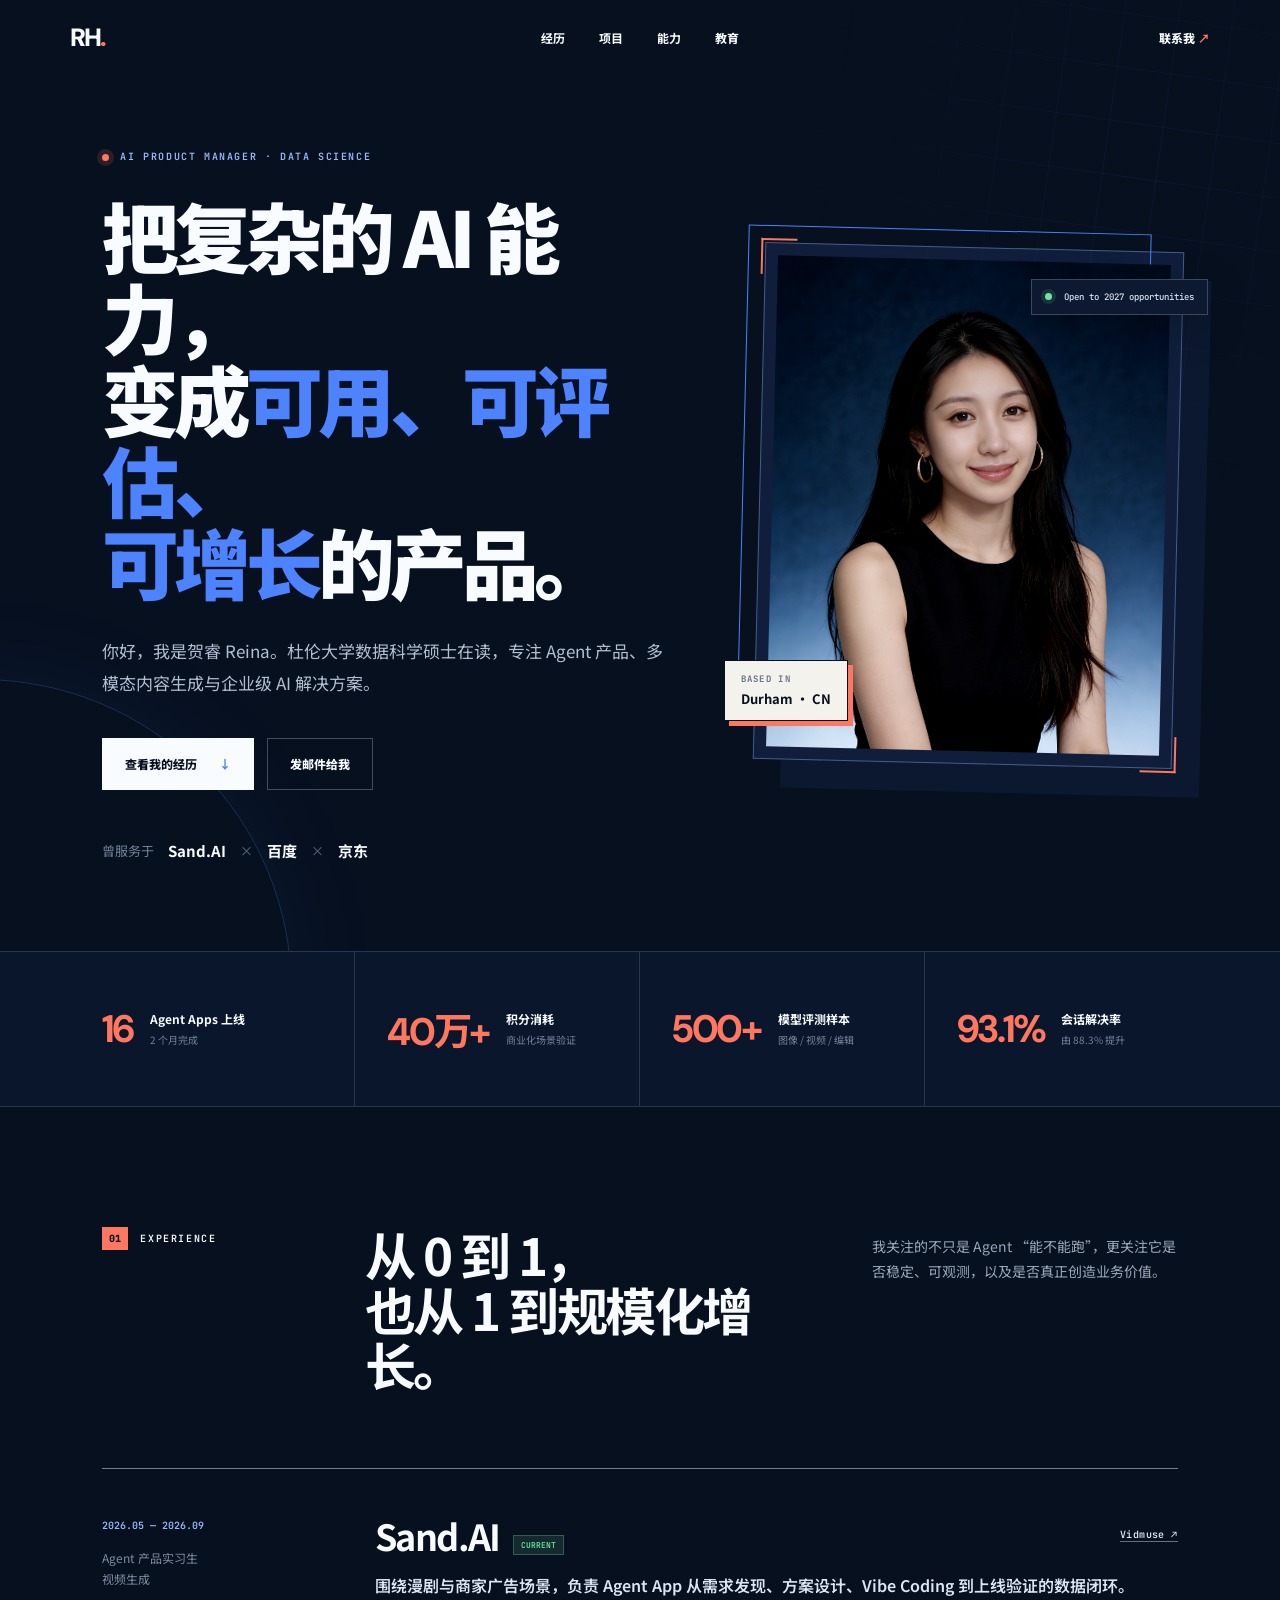
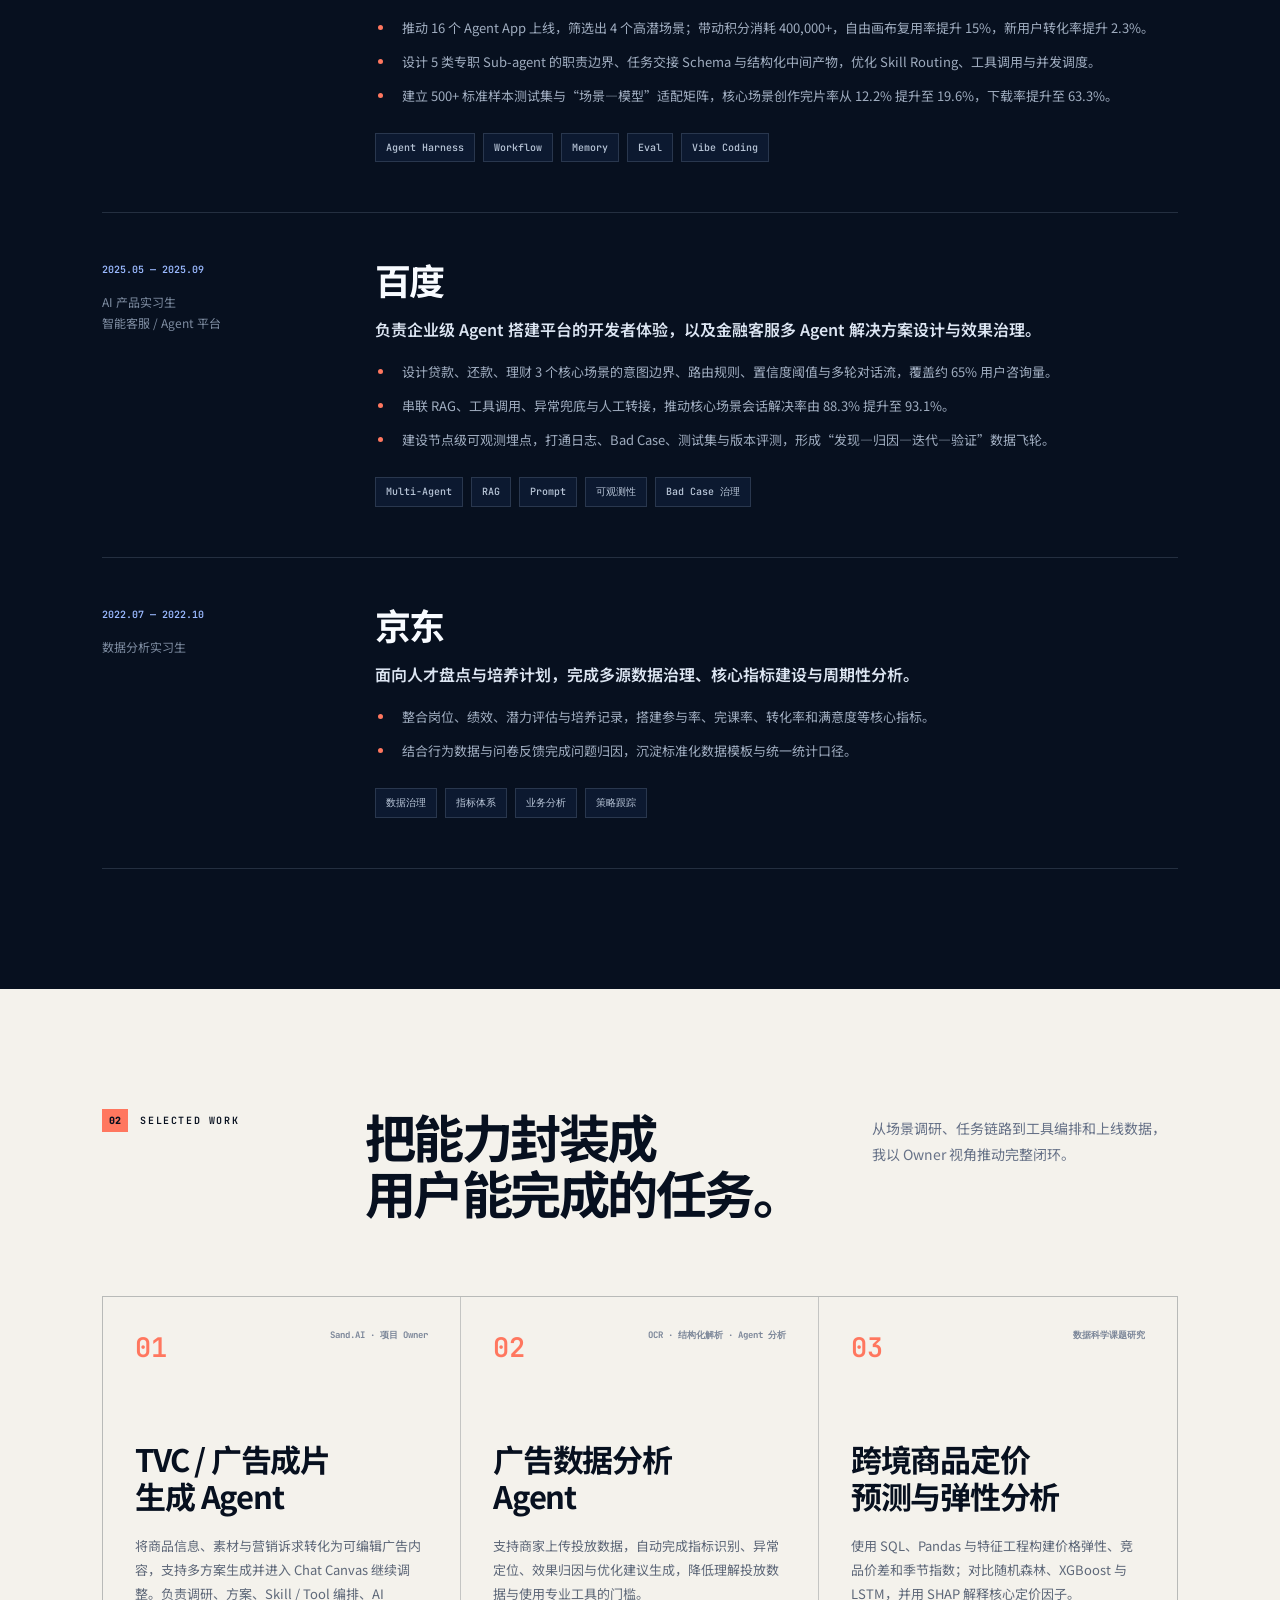
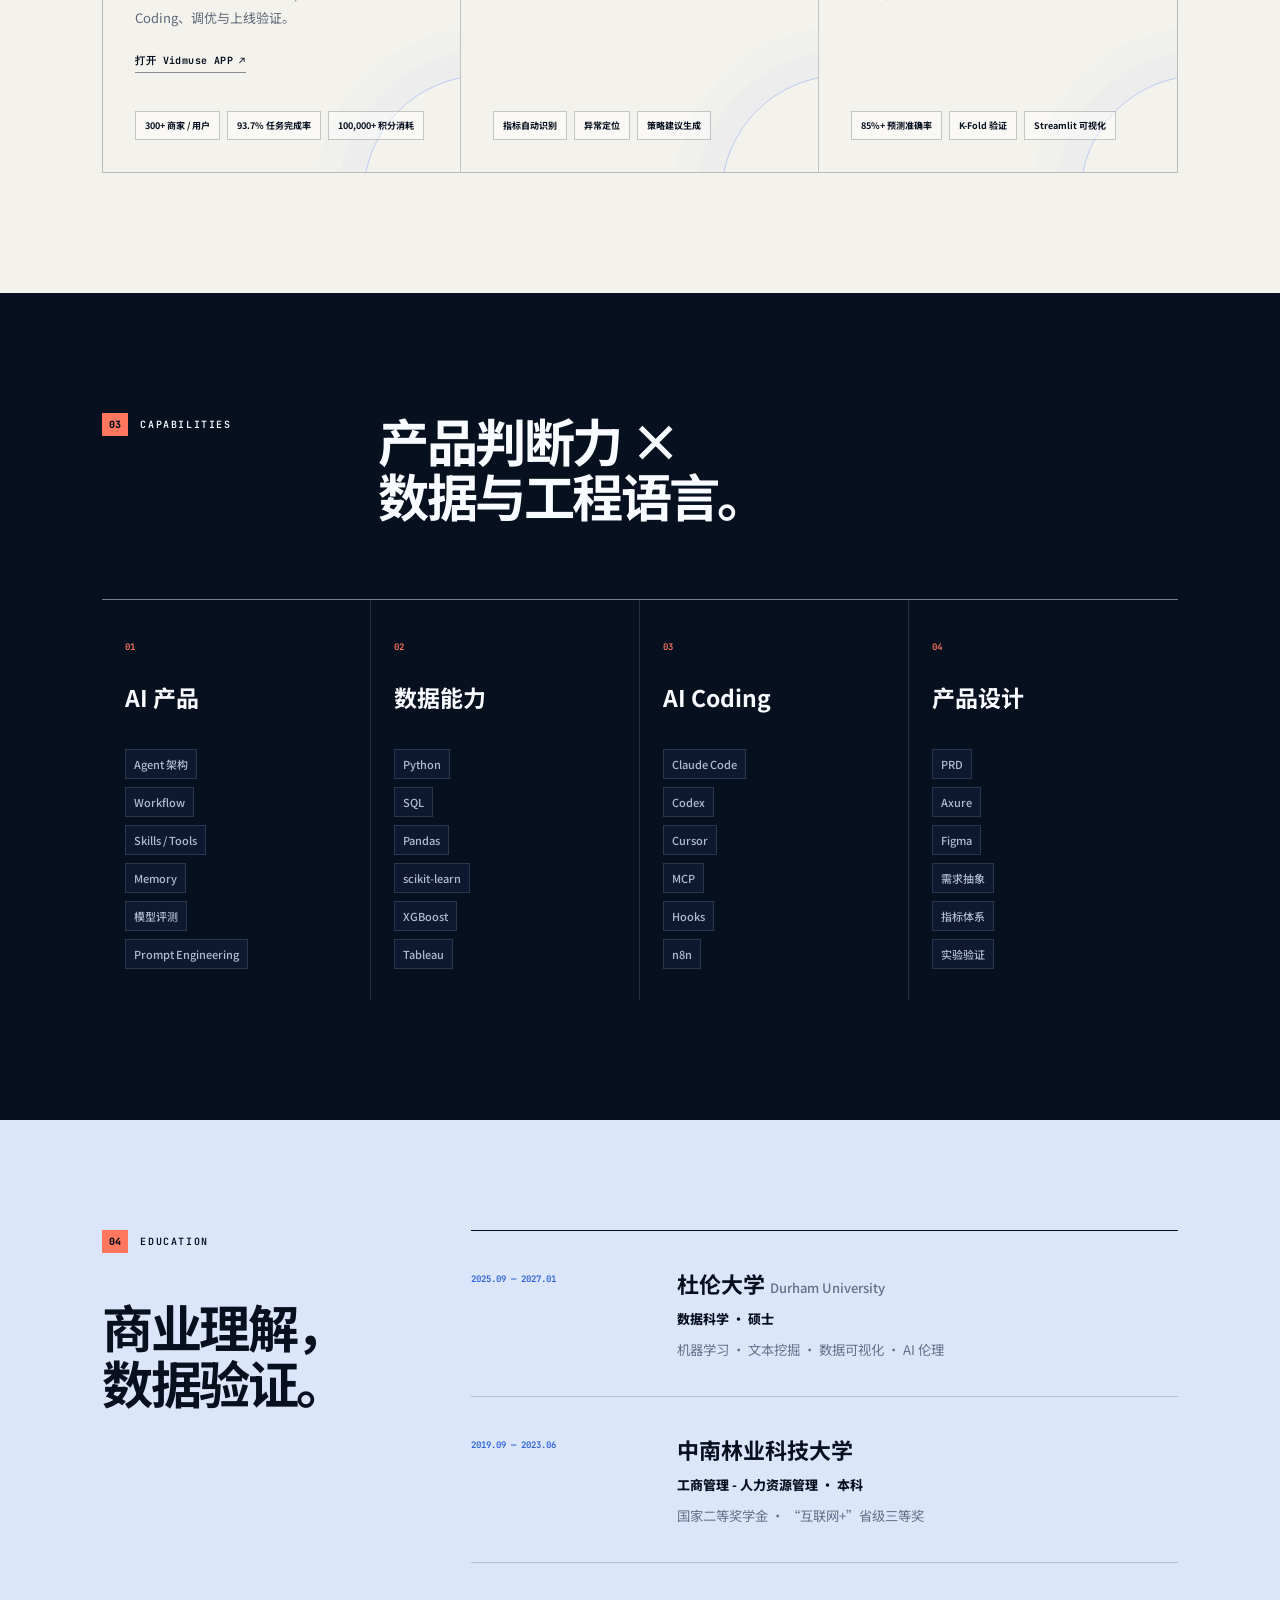
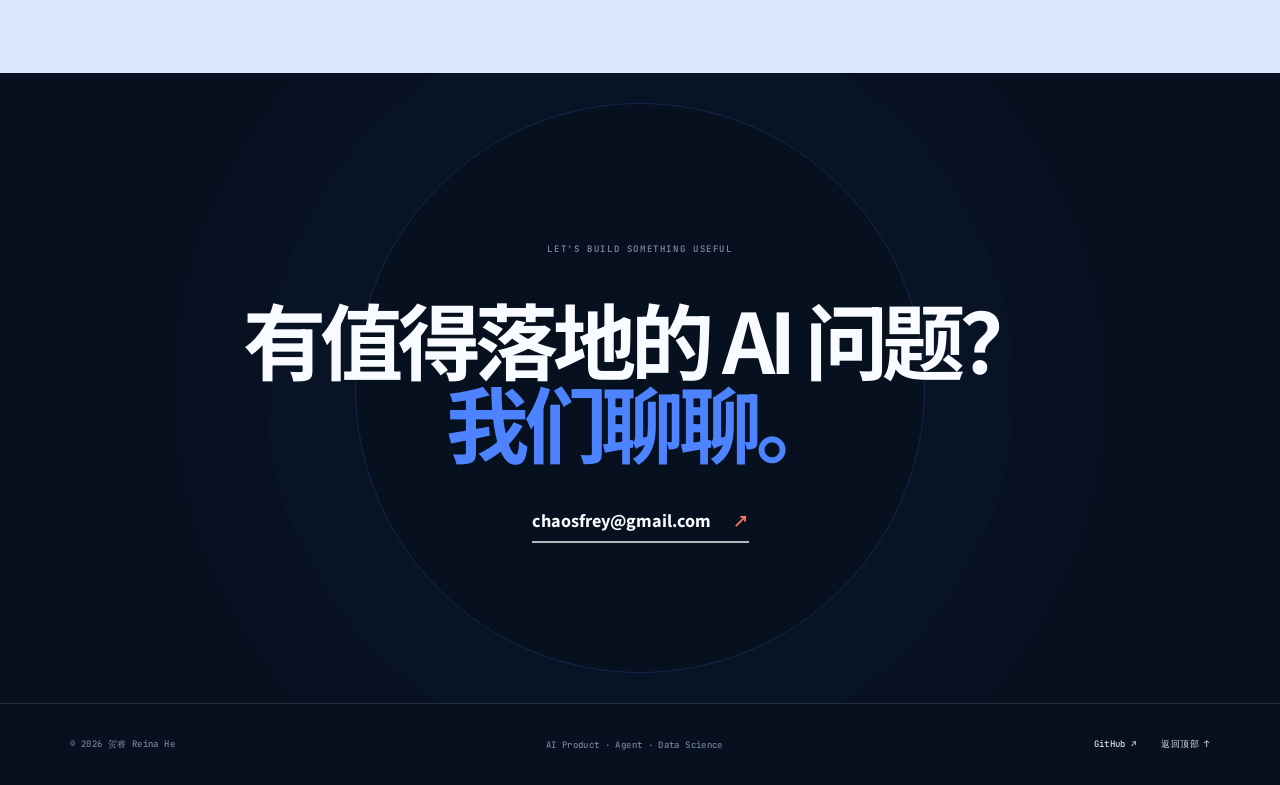
==== commit 04f5c89a: "Add Vidmuse links to experience and project" ====
--- a/index.html
+++ b/index.html
@@ -80,7 +80,11 @@
         <article class="experience-item reveal">
           <div class="experience-meta"><time>2026.05 — 2026.09</time><span>Agent 产品实习生<br>视频生成</span></div>
           <div class="experience-content">
-            <div class="experience-title"><h3>Sand.AI</h3><span>CURRENT</span></div>
+            <div class="experience-title">
+              <h3>Sand.AI</h3>
+              <span>CURRENT</span>
+              <a class="experience-link" href="https://vidmuse.ai/en" target="_blank" rel="noopener noreferrer" aria-label="访问 Vidmuse 官方网站">Vidmuse <span aria-hidden="true">↗</span></a>
+            </div>
             <p class="experience-summary">围绕漫剧与商家广告场景，负责 Agent App 从需求发现、方案设计、Vibe Coding 到上线验证的数据闭环。</p>
             <ul>
               <li>推动 16 个 Agent App 上线，筛选出 4 个高潜场景；带动积分消耗 400,000+，自由画布复用率提升 15%，新用户转化率提升 2.3%。</li>
@@ -132,6 +136,7 @@
           <div class="project-meta"><span>01</span><b>Sand.AI · 项目 Owner</b></div>
           <h3>TVC / 广告成片<br>生成 Agent</h3>
           <p>将商品信息、素材与营销诉求转化为可编辑广告内容，支持多方案生成并进入 Chat Canvas 继续调整。负责调研、方案、Skill / Tool 编排、AI Coding、调优与上线验证。</p>
+          <a class="project-link" href="https://vidmuse.ai/en/apps" target="_blank" rel="noopener noreferrer" aria-label="打开 Vidmuse App Hub">打开 Vidmuse APP <span aria-hidden="true">↗</span></a>
           <div class="project-stats"><span>300+ 商家 / 用户</span><span>93.7% 任务完成率</span><span>100,000+ 积分消耗</span></div>
         </article>
         <article class="project-card reveal">
--- a/css/style.css
+++ b/css/style.css
@@ -93,6 +93,8 @@
 .experience-title { display: flex; align-items: center; gap: 13px; }
 .experience-title h3 { margin: -10px 0 10px; font-size: 36px; letter-spacing: -.045em; }
 .experience-title > span { padding: 4px 7px; background: rgba(112,228,161,.12); color: var(--green); border: 1px solid rgba(112,228,161,.28); font: 600 8px var(--font-mono); }
+.experience-link { margin: -10px 0 10px auto; color: #dce5f2; border-bottom: 1px solid rgba(220,229,242,.45); font: 600 10px var(--font-mono); letter-spacing: .04em; text-decoration: none; transition: color .2s ease, border-color .2s ease; }
+.experience-link:hover, .experience-link:focus-visible { color: var(--green); border-color: var(--green); }
 .experience-summary { max-width: 850px; margin: 0 0 16px; color: #dce5f2; font-size: 16px; line-height: 1.8; font-weight: 600; }
 .experience-content ul { max-width: 930px; margin: 0; padding-left: 20px; color: #9facbf; font-size: 13px; line-height: 1.85; }
 .experience-content li { margin: 10px 0; padding-left: 7px; }
@@ -111,6 +113,8 @@
 .project-meta b { max-width: 190px; text-align: right; line-height: 1.5; }
 .project-card h3 { margin: 75px 0 20px; font-size: 31px; line-height: 1.2; letter-spacing: -.04em; }
 .project-card > p { margin: 0; color: #5e6879; font-size: 13px; line-height: 1.85; }
+.project-link { width: fit-content; margin-top: 24px; padding-bottom: 4px; color: var(--ink); border-bottom: 1px solid rgba(7,16,31,.45); font: 700 10px var(--font-mono); letter-spacing: .04em; text-decoration: none; position: relative; z-index: 1; transition: color .2s ease, border-color .2s ease; }
+.project-link:hover, .project-link:focus-visible { color: #315fcc; border-color: #315fcc; }
 .project-stats { margin-top: auto; display: flex; gap: 7px; flex-wrap: wrap; position: relative; z-index: 1; }
 .project-stats span { padding: 7px 9px; border: 1px solid rgba(7,16,31,.22); background: rgba(255,255,255,.4); font-size: 9px; font-weight: 700; }
 
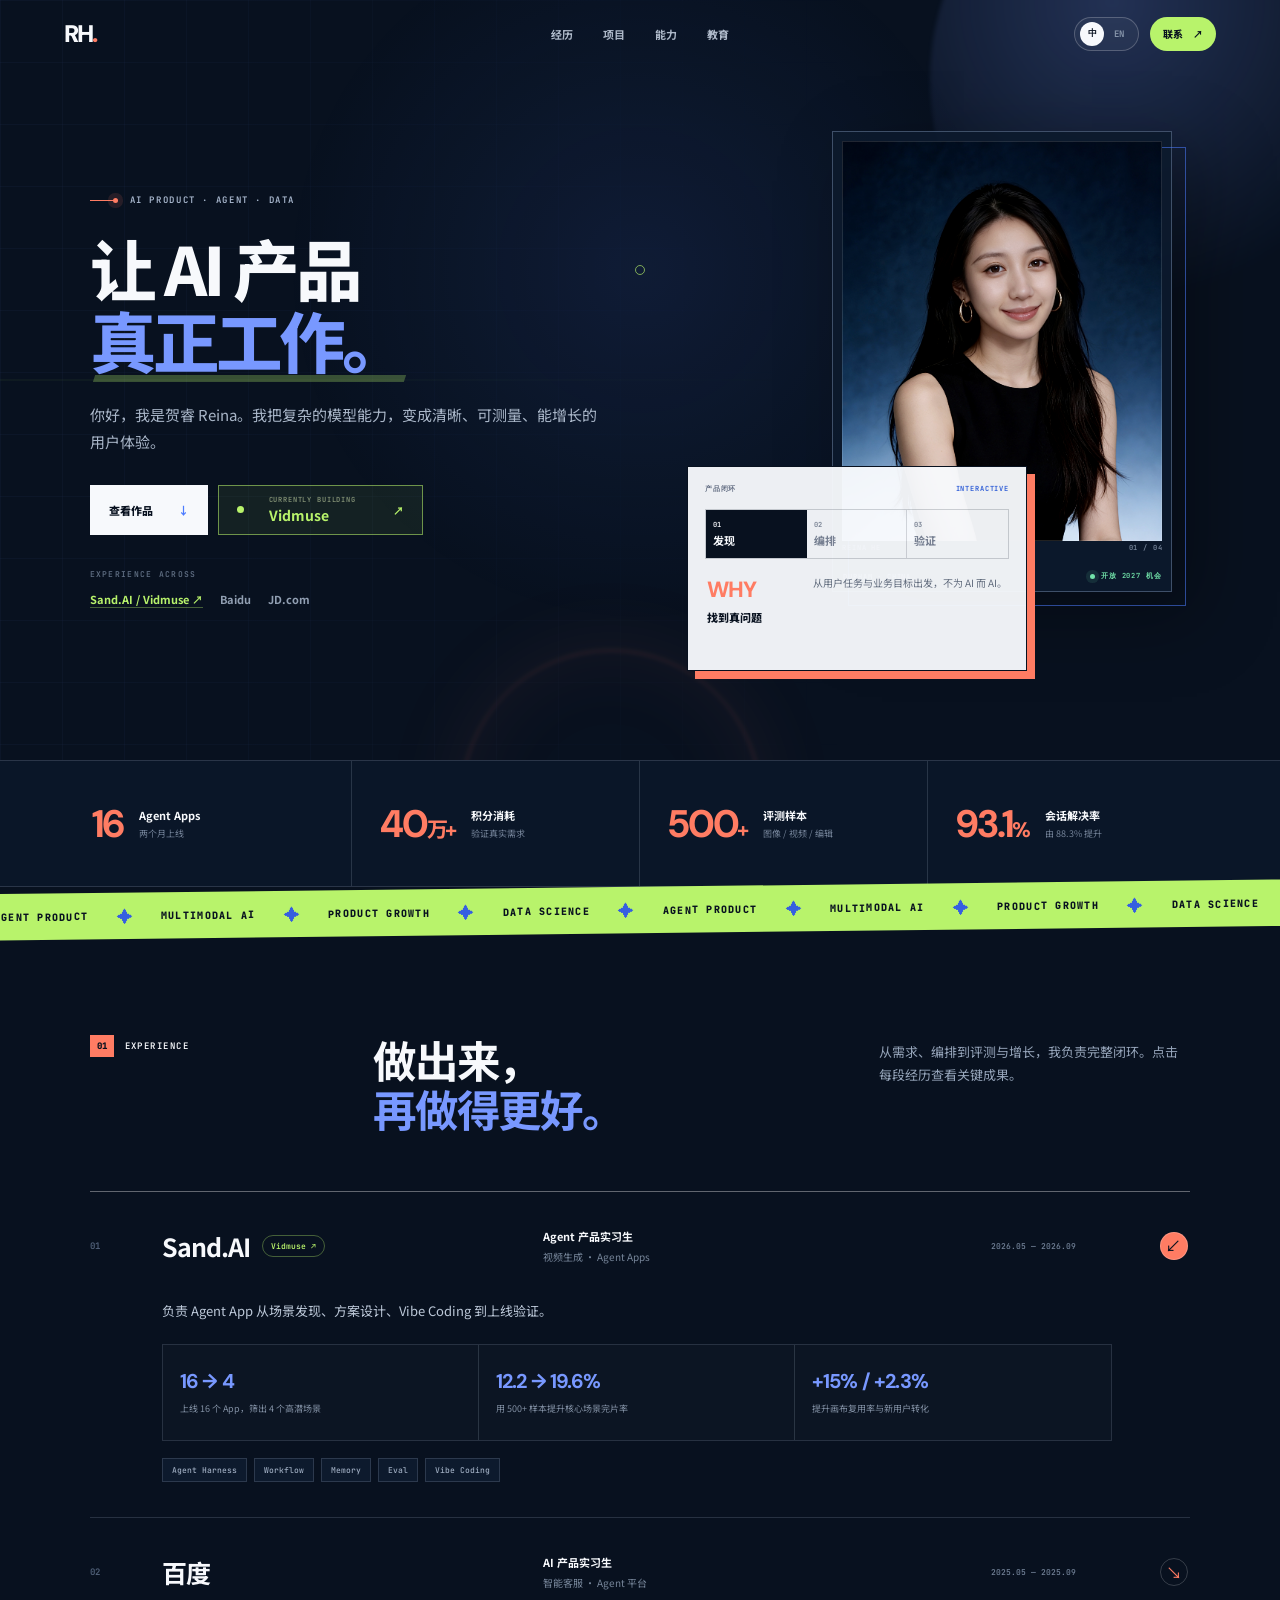
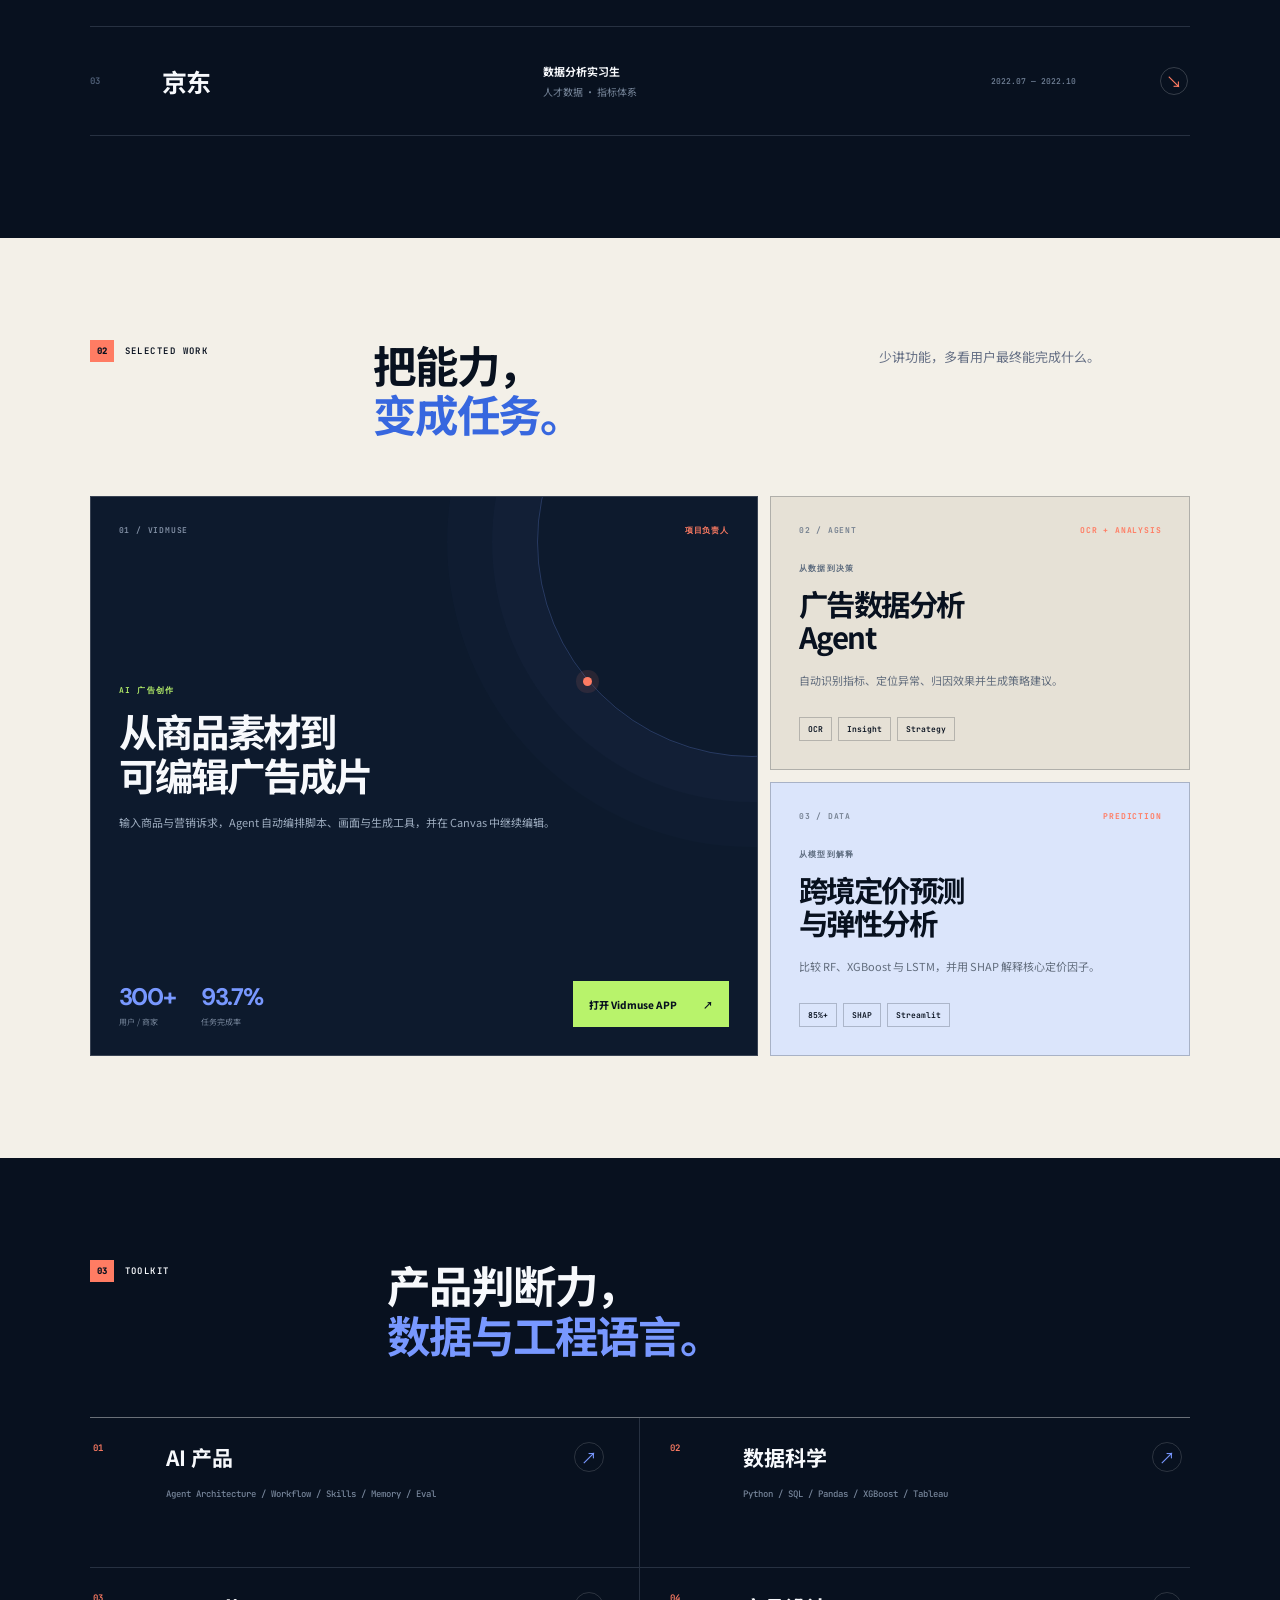
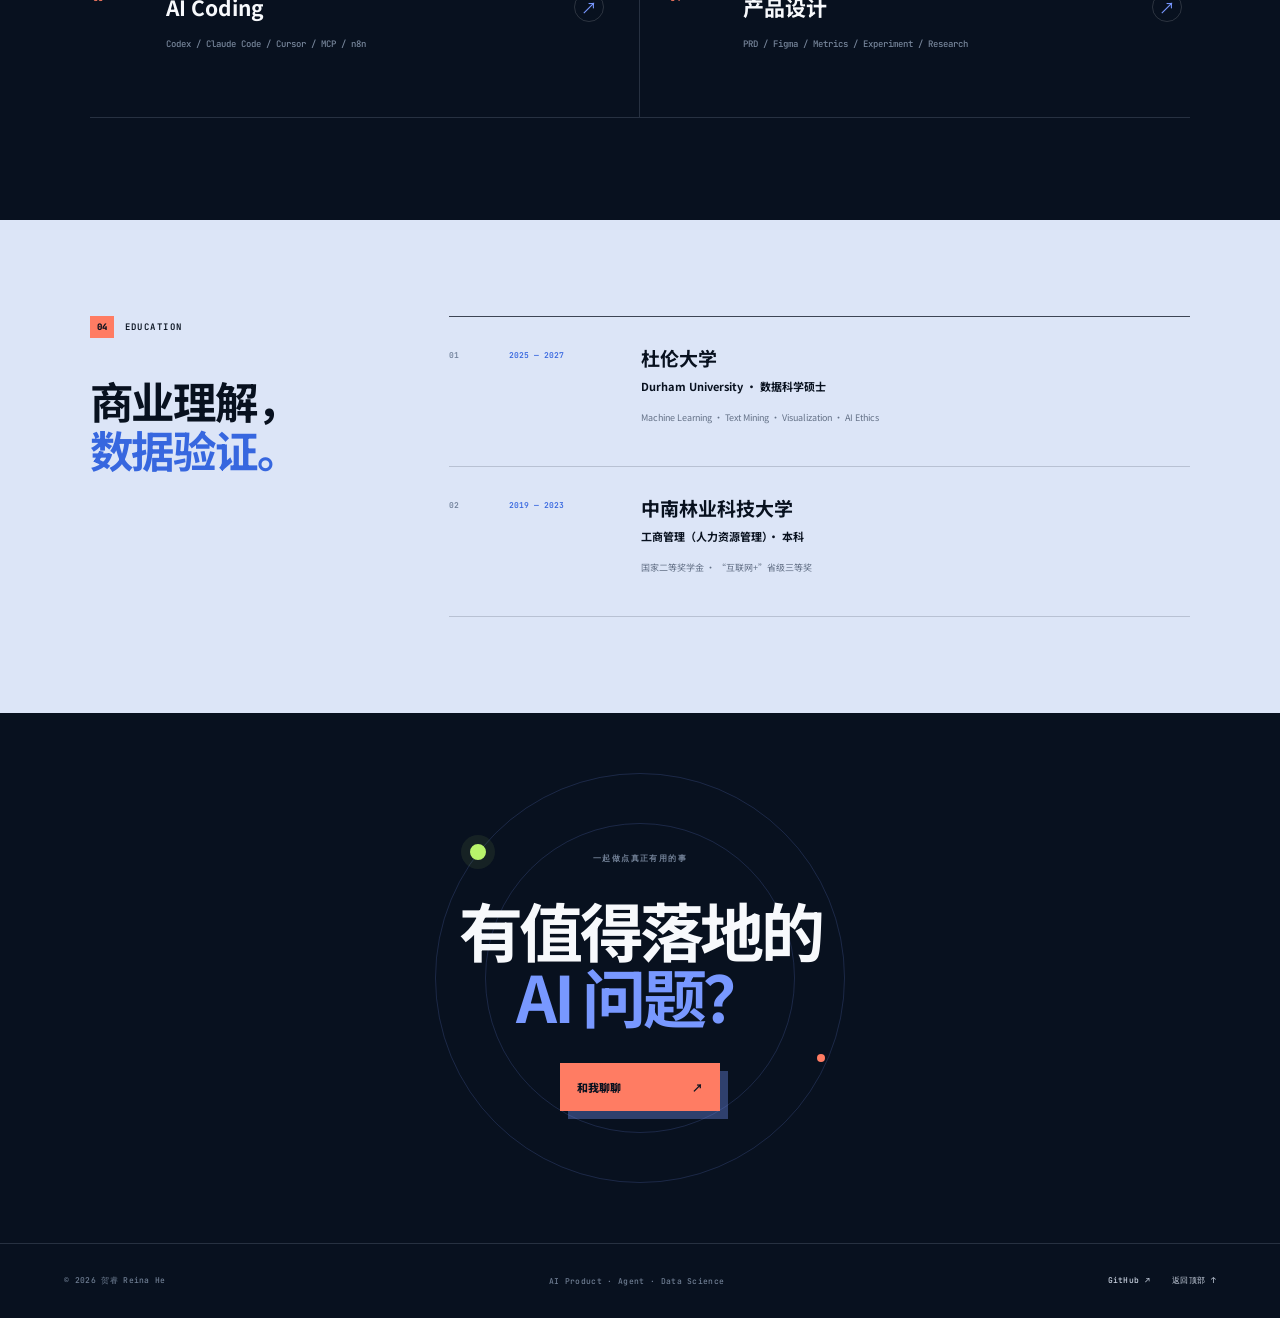
==== commit 6df26c2f: "Polish portfolio with bilingual interactive design" ====
--- a/index.html
+++ b/index.html
@@ -3,190 +3,239 @@
 <head>
   <meta charset="UTF-8">
   <meta name="viewport" content="width=device-width, initial-scale=1, viewport-fit=cover">
-  <meta name="theme-color" content="#07101f">
-  <meta name="description" content="贺睿 Reina He 的 AI 产品经理个人主页：Agent 产品、多模态内容生成、模型评测与数据智能。">
+  <meta name="theme-color" content="#08111f">
+  <meta name="description" content="贺睿 Reina He 的个人主页：AI 产品、Agent、多模态内容生成与数据科学。">
   <meta property="og:type" content="website">
   <meta property="og:url" content="https://reina-portfolio.pages.dev/">
-  <meta property="og:title" content="贺睿 Reina He｜AI 产品经理 · Data Science">
-  <meta property="og:description" content="Agent 产品、多模态内容生成、模型评测与数据智能。">
-  <meta property="og:image" content="https://reina-portfolio.pages.dev/og.png">
+  <meta property="og:title" content="贺睿 Reina He｜AI Product Manager">
+  <meta property="og:description" content="Turning complex AI into products people can use, measure and grow.">
+  <meta property="og:image" content="https://reina-portfolio.pages.dev/og-v2.png">
   <meta name="twitter:card" content="summary_large_image">
-  <meta name="twitter:title" content="贺睿 Reina He｜AI 产品经理 · Data Science">
-  <meta name="twitter:description" content="Agent 产品、多模态内容生成、模型评测与数据智能。">
-  <meta name="twitter:image" content="https://reina-portfolio.pages.dev/og.png">
-  <title>贺睿 Reina He｜AI 产品经理 · Data Science</title>
+  <meta name="twitter:title" content="贺睿 Reina He｜AI Product Manager">
+  <meta name="twitter:description" content="Turning complex AI into products people can use, measure and grow.">
+  <meta name="twitter:image" content="https://reina-portfolio.pages.dev/og-v2.png">
+  <title>贺睿 Reina He｜AI Product Manager</title>
 
   <link rel="preconnect" href="https://fonts.googleapis.com">
   <link rel="preconnect" href="https://fonts.gstatic.com" crossorigin>
-  <link href="https://fonts.googleapis.com/css2?family=DM+Sans:wght@400;500;600;700&amp;family=JetBrains+Mono:wght@400;500;600&amp;family=Noto+Sans+SC:wght@400;500;600;700;800;900&amp;display=swap" rel="stylesheet">
-  <link rel="stylesheet" href="css/style.css">
-  <script src="js/main.js" defer></script>
+  <link href="https://fonts.googleapis.com/css2?family=DM+Sans:wght@400;500;600;700&amp;family=JetBrains+Mono:wght@400;500;600&amp;family=Noto+Sans+SC:wght@400;500;600;700;800&amp;display=swap" rel="stylesheet">
+  <link rel="stylesheet" href="css/style.css?v=20260827">
+  <script src="js/main.js?v=20260827" defer></script>
 </head>
 <body>
+  <div class="cursor-glow" aria-hidden="true"></div>
   <div class="scroll-progress" aria-hidden="true"><span id="scroll-progress"></span></div>
 
   <header class="site-header" id="site-header">
     <a class="brand" href="#top" aria-label="返回首页">RH<span>.</span></a>
     <nav class="nav-links" aria-label="主导航">
-      <a href="#experience">经历</a>
-      <a href="#projects">项目</a>
-      <a href="#capabilities">能力</a>
-      <a href="#education">教育</a>
+      <a href="#experience" data-i18n="nav.experience">经历</a>
+      <a href="#projects" data-i18n="nav.projects">项目</a>
+      <a href="#capabilities" data-i18n="nav.capabilities">能力</a>
+      <a href="#education" data-i18n="nav.education">教育</a>
     </nav>
-    <a class="header-contact" href="mailto:chaosfrey@gmail.com">联系我 <span>↗</span></a>
+    <div class="header-actions">
+      <button class="language-toggle" id="language-toggle" type="button" aria-label="Switch to English"><span>中</span><b>EN</b></button>
+      <a class="header-contact" href="mailto:chaosfrey@gmail.com"><span data-i18n="nav.contact">联系</span><i>↗</i></a>
+    </div>
   </header>
 
   <main>
     <section class="hero" id="top">
       <div class="hero-grid" aria-hidden="true"></div>
+      <div class="hero-orb hero-orb-one" aria-hidden="true"></div>
+      <div class="hero-orb hero-orb-two" aria-hidden="true"></div>
+
       <div class="hero-copy reveal">
-        <div class="eyebrow"><i></i> AI PRODUCT MANAGER · DATA SCIENCE</div>
-        <h1>把复杂的 AI 能力，<br>变成<span>可用、可评估、<br>可增长</span>的产品。</h1>
-        <p class="hero-intro">你好，我是贺睿 Reina。杜伦大学数据科学硕士在读，专注 Agent 产品、多模态内容生成与企业级 AI 解决方案。</p>
+        <div class="eyebrow"><i></i><span data-i18n="hero.eyebrow">AI PRODUCT · AGENT · DATA</span></div>
+        <h1 data-i18n-html="hero.title">让 AI 产品<br><span>真正工作。</span></h1>
+        <p class="hero-intro" data-i18n="hero.intro">你好，我是贺睿 Reina。我把复杂的模型能力，变成清晰、可测量、能增长的用户体验。</p>
+
         <div class="hero-actions">
-          <a class="button button-primary" href="#experience">查看我的经历 <span>↓</span></a>
-          <a class="button button-secondary" href="mailto:chaosfrey@gmail.com">发邮件给我</a>
+          <a class="button button-primary magnetic" href="#projects"><span data-i18n="hero.work">查看作品</span><i>↓</i></a>
+          <a class="button button-vidmuse magnetic" href="https://vidmuse.ai/en/apps" target="_blank" rel="noopener noreferrer">
+            <span class="button-pulse" aria-hidden="true"></span>
+            <span><small data-i18n="hero.building">CURRENTLY BUILDING</small><b>Vidmuse</b></span><i>↗</i>
+          </a>
         </div>
-        <div class="company-proof">
-          <span>曾服务于</span><strong>Sand.AI</strong><i>×</i><strong>百度</strong><i>×</i><strong>京东</strong>
+
+        <div class="company-proof" aria-label="工作经历">
+          <span data-i18n="hero.proof">EXPERIENCE ACROSS</span>
+          <div><a href="https://vidmuse.ai/en" target="_blank" rel="noopener noreferrer">Sand.AI / Vidmuse ↗</a><b>Baidu</b><b>JD.com</b></div>
         </div>
       </div>
 
-      <div class="portrait-column reveal reveal-delay">
-        <div class="portrait-frame">
-          <img src="portrait.jpg" alt="贺睿 Reina 的职业肖像">
-          <div class="portrait-corners" aria-hidden="true"></div>
+      <div class="hero-visual reveal reveal-delay">
+        <div class="portrait-card tilt-card" data-tilt>
+          <div class="portrait-frame">
+            <img src="portrait.jpg" alt="贺睿 Reina He 的职业肖像">
+            <div class="image-scan" aria-hidden="true"></div>
+          </div>
+          <div class="portrait-topline"><span>REINA HE</span><span>01 / 04</span></div>
+          <div class="portrait-bottomline"><span data-i18n="hero.location">DURHAM · CHINA</span><b><i></i><span data-i18n="hero.available">OPEN TO 2027</span></b></div>
         </div>
-        <div class="portrait-label"><span>BASED IN</span><strong>Durham · CN</strong></div>
-        <div class="availability"><i></i> Open to 2027 opportunities</div>
+
+        <aside class="focus-lab" aria-label="Product thinking interactive card">
+          <div class="focus-head"><span data-i18n="focus.label">PRODUCT LOOP</span><b>INTERACTIVE</b></div>
+          <div class="focus-tabs" role="tablist" aria-label="Product loop">
+            <button class="focus-tab active" type="button" data-step="0" role="tab" aria-selected="true"><span>01</span><b data-i18n="focus.step1">发现</b></button>
+            <button class="focus-tab" type="button" data-step="1" role="tab" aria-selected="false"><span>02</span><b data-i18n="focus.step2">编排</b></button>
+            <button class="focus-tab" type="button" data-step="2" role="tab" aria-selected="false"><span>03</span><b data-i18n="focus.step3">验证</b></button>
+          </div>
+          <div class="focus-panel" aria-live="polite">
+            <div><strong id="focus-value">WHY</strong><span id="focus-title">找到真问题</span></div>
+            <p id="focus-copy">从用户任务与业务目标出发，不为 AI 而 AI。</p>
+          </div>
+        </aside>
       </div>
     </section>
 
     <section class="metrics" aria-label="核心成果">
-      <article><strong>16</strong><div><b>Agent Apps 上线</b><span>2 个月完成</span></div></article>
-      <article><strong>40万+</strong><div><b>积分消耗</b><span>商业化场景验证</span></div></article>
-      <article><strong>500+</strong><div><b>模型评测样本</b><span>图像 / 视频 / 编辑</span></div></article>
-      <article><strong>93.1%</strong><div><b>会话解决率</b><span>由 88.3% 提升</span></div></article>
-    </section>
+      <article class="reveal"><strong class="metric-value" data-count="16">0</strong><div><b data-i18n="metrics.apps">Agent Apps</b><span data-i18n="metrics.appsSub">两个月上线</span></div></article>
+      <article class="reveal"><strong><span class="metric-value" data-count="40">0</span><i data-i18n="metrics.wan">万+</i></strong><div><b data-i18n="metrics.credits">积分消耗</b><span data-i18n="metrics.creditsSub">验证真实需求</span></div></article>
+      <article class="reveal"><strong><span class="metric-value" data-count="500">0</span><i>+</i></strong><div><b data-i18n="metrics.samples">评测样本</b><span data-i18n="metrics.samplesSub">图像 / 视频 / 编辑</span></div></article>
+      <article class="reveal"><strong><span class="metric-value" data-count="93.1" data-decimals="1">0</span><i>%</i></strong><div><b data-i18n="metrics.resolve">会话解决率</b><span data-i18n="metrics.resolveSub">由 88.3% 提升</span></div></article>
+    </section>
+
+    <div class="marquee" aria-hidden="true">
+      <div><span>AGENT PRODUCT</span><i>✦</i><span>MULTIMODAL AI</span><i>✦</i><span>PRODUCT GROWTH</span><i>✦</i><span>DATA SCIENCE</span><i>✦</i><span>AGENT PRODUCT</span><i>✦</i><span>MULTIMODAL AI</span><i>✦</i><span>PRODUCT GROWTH</span><i>✦</i><span>DATA SCIENCE</span><i>✦</i></div>
+    </div>
 
     <section class="section experience" id="experience">
       <div class="section-heading reveal">
         <div class="section-kicker"><span>01</span> EXPERIENCE</div>
-        <h2>从 0 到 1，<br>也从 1 到规模化增长。</h2>
-        <p>我关注的不只是 Agent “能不能跑”，更关注它是否稳定、可观测，以及是否真正创造业务价值。</p>
-      </div>
-
-      <div class="timeline">
-        <article class="experience-item reveal">
-          <div class="experience-meta"><time>2026.05 — 2026.09</time><span>Agent 产品实习生<br>视频生成</span></div>
-          <div class="experience-content">
-            <div class="experience-title">
-              <h3>Sand.AI</h3>
-              <span>CURRENT</span>
-              <a class="experience-link" href="https://vidmuse.ai/en" target="_blank" rel="noopener noreferrer" aria-label="访问 Vidmuse 官方网站">Vidmuse <span aria-hidden="true">↗</span></a>
+        <h2 data-i18n-html="experience.title">做出来，<br><span>再做得更好。</span></h2>
+        <p data-i18n="experience.intro">从需求、编排到评测与增长，我负责完整闭环。点击每段经历查看关键成果。</p>
+      </div>
+
+      <div class="experience-list">
+        <details class="experience-item reveal" open>
+          <summary>
+            <div class="experience-index">01</div>
+            <div class="experience-company"><h3>Sand.AI</h3><a href="https://vidmuse.ai/en" target="_blank" rel="noopener noreferrer" onclick="event.stopPropagation()">Vidmuse ↗</a></div>
+            <div class="experience-role"><b data-i18n="experience.sandRole">Agent 产品实习生</b><span data-i18n="experience.sandArea">视频生成 · Agent Apps</span></div>
+            <time>2026.05 — 2026.09</time>
+            <span class="experience-arrow">↘</span>
+          </summary>
+          <div class="experience-panel">
+            <p data-i18n="experience.sandSummary">负责 Agent App 从场景发现、方案设计、Vibe Coding 到上线验证。</p>
+            <div class="achievement-grid">
+              <article><strong>16 → 4</strong><span data-i18n="experience.sandA1">上线 16 个 App，筛出 4 个高潜场景</span></article>
+              <article><strong>12.2 → 19.6%</strong><span data-i18n="experience.sandA2">用 500+ 样本提升核心场景完片率</span></article>
+              <article><strong>+15% / +2.3%</strong><span data-i18n="experience.sandA3">提升画布复用率与新用户转化</span></article>
             </div>
-            <p class="experience-summary">围绕漫剧与商家广告场景，负责 Agent App 从需求发现、方案设计、Vibe Coding 到上线验证的数据闭环。</p>
-            <ul>
-              <li>推动 16 个 Agent App 上线，筛选出 4 个高潜场景；带动积分消耗 400,000+，自由画布复用率提升 15%，新用户转化率提升 2.3%。</li>
-              <li>设计 5 类专职 Sub-agent 的职责边界、任务交接 Schema 与结构化中间产物，优化 Skill Routing、工具调用与并发调度。</li>
-              <li>建立 500+ 标准样本测试集与“场景—模型”适配矩阵，核心场景创作完片率从 12.2% 提升至 19.6%，下载率提升至 63.3%。</li>
-            </ul>
             <div class="tags"><span>Agent Harness</span><span>Workflow</span><span>Memory</span><span>Eval</span><span>Vibe Coding</span></div>
           </div>
-        </article>
-
-        <article class="experience-item reveal">
-          <div class="experience-meta"><time>2025.05 — 2025.09</time><span>AI 产品实习生<br>智能客服 / Agent 平台</span></div>
-          <div class="experience-content">
-            <div class="experience-title"><h3>百度</h3></div>
-            <p class="experience-summary">负责企业级 Agent 搭建平台的开发者体验，以及金融客服多 Agent 解决方案设计与效果治理。</p>
-            <ul>
-              <li>设计贷款、还款、理财 3 个核心场景的意图边界、路由规则、置信度阈值与多轮对话流，覆盖约 65% 用户咨询量。</li>
-              <li>串联 RAG、工具调用、异常兜底与人工转接，推动核心场景会话解决率由 88.3% 提升至 93.1%。</li>
-              <li>建设节点级可观测埋点，打通日志、Bad Case、测试集与版本评测，形成“发现—归因—迭代—验证”数据飞轮。</li>
-            </ul>
-            <div class="tags"><span>Multi-Agent</span><span>RAG</span><span>Prompt</span><span>可观测性</span><span>Bad Case 治理</span></div>
-          </div>
-        </article>
-
-        <article class="experience-item reveal">
-          <div class="experience-meta"><time>2022.07 — 2022.10</time><span>数据分析实习生</span></div>
-          <div class="experience-content">
-            <div class="experience-title"><h3>京东</h3></div>
-            <p class="experience-summary">面向人才盘点与培养计划，完成多源数据治理、核心指标建设与周期性分析。</p>
-            <ul>
-              <li>整合岗位、绩效、潜力评估与培养记录，搭建参与率、完课率、转化率和满意度等核心指标。</li>
-              <li>结合行为数据与问卷反馈完成问题归因，沉淀标准化数据模板与统一统计口径。</li>
-            </ul>
-            <div class="tags"><span>数据治理</span><span>指标体系</span><span>业务分析</span><span>策略跟踪</span></div>
-          </div>
-        </article>
+        </details>
+
+        <details class="experience-item reveal">
+          <summary>
+            <div class="experience-index">02</div>
+            <div class="experience-company"><h3 data-i18n="experience.baidu">百度</h3></div>
+            <div class="experience-role"><b data-i18n="experience.baiduRole">AI 产品实习生</b><span data-i18n="experience.baiduArea">智能客服 · Agent 平台</span></div>
+            <time>2025.05 — 2025.09</time>
+            <span class="experience-arrow">↘</span>
+          </summary>
+          <div class="experience-panel">
+            <p data-i18n="experience.baiduSummary">负责企业级 Agent 平台体验与金融客服多 Agent 方案。</p>
+            <div class="achievement-grid two">
+              <article><strong>65%</strong><span data-i18n="experience.baiduA1">覆盖贷款、还款、理财核心咨询</span></article>
+              <article><strong>88.3 → 93.1%</strong><span data-i18n="experience.baiduA2">通过路由、RAG 与兜底提升解决率</span></article>
+            </div>
+            <div class="tags"><span>Multi-Agent</span><span>RAG</span><span>Routing</span><span>Observability</span></div>
+          </div>
+        </details>
+
+        <details class="experience-item reveal">
+          <summary>
+            <div class="experience-index">03</div>
+            <div class="experience-company"><h3 data-i18n="experience.jd">京东</h3></div>
+            <div class="experience-role"><b data-i18n="experience.jdRole">数据分析实习生</b><span data-i18n="experience.jdArea">人才数据 · 指标体系</span></div>
+            <time>2022.07 — 2022.10</time>
+            <span class="experience-arrow">↘</span>
+          </summary>
+          <div class="experience-panel">
+            <p data-i18n="experience.jdSummary">整合多源人才数据，建立统一口径与周期性分析。</p>
+            <div class="achievement-grid two">
+              <article><strong>4×</strong><span data-i18n="experience.jdA1">打通岗位、绩效、潜力与培养记录</span></article>
+              <article><strong>1 LOOP</strong><span data-i18n="experience.jdA2">用行为与问卷数据形成问题归因闭环</span></article>
+            </div>
+            <div class="tags"><span>Data Governance</span><span>Metrics</span><span>Business Analysis</span></div>
+          </div>
+        </details>
       </div>
     </section>
 
     <section class="section projects" id="projects">
       <div class="section-heading reveal">
         <div class="section-kicker"><span>02</span> SELECTED WORK</div>
-        <h2>把能力封装成<br>用户能完成的任务。</h2>
-        <p>从场景调研、任务链路到工具编排和上线数据，我以 Owner 视角推动完整闭环。</p>
+        <h2 data-i18n-html="projects.title">把能力，<br><span>变成任务。</span></h2>
+        <p data-i18n="projects.intro">少讲功能，多看用户最终能完成什么。</p>
       </div>
 
       <div class="project-grid">
-        <article class="project-card reveal">
-          <div class="project-meta"><span>01</span><b>Sand.AI · 项目 Owner</b></div>
-          <h3>TVC / 广告成片<br>生成 Agent</h3>
-          <p>将商品信息、素材与营销诉求转化为可编辑广告内容，支持多方案生成并进入 Chat Canvas 继续调整。负责调研、方案、Skill / Tool 编排、AI Coding、调优与上线验证。</p>
-          <a class="project-link" href="https://vidmuse.ai/en/apps" target="_blank" rel="noopener noreferrer" aria-label="打开 Vidmuse App Hub">打开 Vidmuse APP <span aria-hidden="true">↗</span></a>
-          <div class="project-stats"><span>300+ 商家 / 用户</span><span>93.7% 任务完成率</span><span>100,000+ 积分消耗</span></div>
+        <article class="project-card project-featured reveal" data-tilt>
+          <div class="project-top"><span>01 / VIDMUSE</span><b data-i18n="projects.owner">PRODUCT OWNER</b></div>
+          <div class="project-body">
+            <p class="project-label" data-i18n="projects.featuredLabel">AI AD CREATION</p>
+            <h3 data-i18n-html="projects.featuredTitle">从商品素材到<br>可编辑广告成片</h3>
+            <p data-i18n="projects.featuredCopy">输入商品与营销诉求，Agent 自动编排脚本、画面与生成工具，并在 Canvas 中继续编辑。</p>
+          </div>
+          <div class="project-bottom">
+            <div><span>300+</span><small data-i18n="projects.users">用户 / 商家</small></div>
+            <div><span>93.7%</span><small data-i18n="projects.complete">任务完成率</small></div>
+            <a class="project-link magnetic" href="https://vidmuse.ai/en/apps" target="_blank" rel="noopener noreferrer"><span data-i18n="projects.open">打开 Vidmuse APP</span><i>↗</i></a>
+          </div>
+          <div class="project-orbit" aria-hidden="true"><i></i></div>
         </article>
-        <article class="project-card reveal">
-          <div class="project-meta"><span>02</span><b>OCR · 结构化解析 · Agent 分析</b></div>
-          <h3>广告数据分析<br>Agent</h3>
-          <p>支持商家上传投放数据，自动完成指标识别、异常定位、效果归因与优化建议生成，降低理解投放数据与使用专业工具的门槛。</p>
-          <div class="project-stats"><span>指标自动识别</span><span>异常定位</span><span>策略建议生成</span></div>
+
+        <article class="project-card project-compact reveal" data-tilt>
+          <div class="project-top"><span>02 / AGENT</span><b>OCR + ANALYSIS</b></div>
+          <div class="project-body"><p class="project-label" data-i18n="projects.adLabel">DATA TO DECISION</p><h3 data-i18n-html="projects.adTitle">广告数据分析<br>Agent</h3><p data-i18n="projects.adCopy">自动识别指标、定位异常、归因效果并生成策略建议。</p></div>
+          <div class="project-tags"><span>OCR</span><span>Insight</span><span>Strategy</span></div>
         </article>
-        <article class="project-card reveal">
-          <div class="project-meta"><span>03</span><b>数据科学课题研究</b></div>
-          <h3>跨境商品定价<br>预测与弹性分析</h3>
-          <p>使用 SQL、Pandas 与特征工程构建价格弹性、竞品价差和季节指数；对比随机森林、XGBoost 与 LSTM，并用 SHAP 解释核心定价因子。</p>
-          <div class="project-stats"><span>85%+ 预测准确率</span><span>K-Fold 验证</span><span>Streamlit 可视化</span></div>
+
+        <article class="project-card project-compact project-light reveal" data-tilt>
+          <div class="project-top"><span>03 / DATA</span><b>PREDICTION</b></div>
+          <div class="project-body"><p class="project-label" data-i18n="projects.priceLabel">MODEL TO EXPLANATION</p><h3 data-i18n-html="projects.priceTitle">跨境定价预测<br>与弹性分析</h3><p data-i18n="projects.priceCopy">比较 RF、XGBoost 与 LSTM，并用 SHAP 解释核心定价因子。</p></div>
+          <div class="project-tags"><span>85%+</span><span>SHAP</span><span>Streamlit</span></div>
         </article>
       </div>
     </section>
 
     <section class="section capabilities" id="capabilities">
       <div class="section-heading compact reveal">
-        <div class="section-kicker"><span>03</span> CAPABILITIES</div>
-        <h2>产品判断力 ×<br>数据与工程语言。</h2>
+        <div class="section-kicker"><span>03</span> TOOLKIT</div>
+        <h2 data-i18n-html="capabilities.title">产品判断力，<br><span>数据与工程语言。</span></h2>
       </div>
       <div class="capability-grid">
-        <article class="capability-card reveal"><span>01</span><h3>AI 产品</h3><div><b>Agent 架构</b><b>Workflow</b><b>Skills / Tools</b><b>Memory</b><b>模型评测</b><b>Prompt Engineering</b></div></article>
-        <article class="capability-card reveal"><span>02</span><h3>数据能力</h3><div><b>Python</b><b>SQL</b><b>Pandas</b><b>scikit-learn</b><b>XGBoost</b><b>Tableau</b></div></article>
-        <article class="capability-card reveal"><span>03</span><h3>AI Coding</h3><div><b>Claude Code</b><b>Codex</b><b>Cursor</b><b>MCP</b><b>Hooks</b><b>n8n</b></div></article>
-        <article class="capability-card reveal"><span>04</span><h3>产品设计</h3><div><b>PRD</b><b>Axure</b><b>Figma</b><b>需求抽象</b><b>指标体系</b><b>实验验证</b></div></article>
+        <article class="capability-card reveal"><span>01</span><div><h3 data-i18n="capabilities.ai">AI 产品</h3><p>Agent Architecture / Workflow / Skills / Memory / Eval</p></div><i>↗</i></article>
+        <article class="capability-card reveal"><span>02</span><div><h3 data-i18n="capabilities.data">数据科学</h3><p>Python / SQL / Pandas / XGBoost / Tableau</p></div><i>↗</i></article>
+        <article class="capability-card reveal"><span>03</span><div><h3 data-i18n="capabilities.coding">AI Coding</h3><p>Codex / Claude Code / Cursor / MCP / n8n</p></div><i>↗</i></article>
+        <article class="capability-card reveal"><span>04</span><div><h3 data-i18n="capabilities.design">产品设计</h3><p>PRD / Figma / Metrics / Experiment / Research</p></div><i>↗</i></article>
       </div>
     </section>
 
     <section class="education" id="education">
-      <div class="education-heading reveal"><div class="section-kicker"><span>04</span> EDUCATION</div><h2>商业理解，<br>数据验证。</h2></div>
+      <div class="education-heading reveal"><div class="section-kicker"><span>04</span> EDUCATION</div><h2 data-i18n-html="education.title">商业理解，<br><span>数据验证。</span></h2></div>
       <div class="education-list">
-        <article class="reveal"><time>2025.09 — 2027.01</time><div><h3>杜伦大学 <span>Durham University</span></h3><p>数据科学 · 硕士</p><small>机器学习 · 文本挖掘 · 数据可视化 · AI 伦理</small></div></article>
-        <article class="reveal"><time>2019.09 — 2023.06</time><div><h3>中南林业科技大学</h3><p>工商管理 - 人力资源管理 · 本科</p><small>国家二等奖学金 · “互联网+”省级三等奖</small></div></article>
+        <article class="reveal"><span class="school-no">01</span><time>2025 — 2027</time><div><h3 data-i18n="education.durham">杜伦大学</h3><p>Durham University · <span data-i18n="education.master">数据科学硕士</span></p><small>Machine Learning · Text Mining · Visualization · AI Ethics</small></div></article>
+        <article class="reveal"><span class="school-no">02</span><time>2019 — 2023</time><div><h3 data-i18n="education.csuft">中南林业科技大学</h3><p data-i18n="education.bachelor">工商管理（人力资源管理）· 本科</p><small data-i18n="education.awards">国家二等奖学金 · “互联网+”省级三等奖</small></div></article>
       </div>
     </section>
 
     <section class="contact" id="contact">
-      <div class="contact-orbit" aria-hidden="true"></div>
-      <p>LET&apos;S BUILD SOMETHING USEFUL</p>
-      <h2>有值得落地的 AI 问题？<br><span>我们聊聊。</span></h2>
-      <a href="mailto:chaosfrey@gmail.com">chaosfrey@gmail.com <span>↗</span></a>
+      <div class="contact-rings" aria-hidden="true"><i></i><i></i><i></i></div>
+      <p data-i18n="contact.label">LET'S BUILD SOMETHING USEFUL</p>
+      <h2 data-i18n-html="contact.title">有值得落地的<br><span>AI 问题？</span></h2>
+      <a class="magnetic" href="mailto:chaosfrey@gmail.com"><span data-i18n="contact.action">和我聊聊</span><i>↗</i></a>
     </section>
   </main>
 
   <footer>
     <span>© <span id="year">2026</span> 贺睿 Reina He</span>
     <span>AI Product · Agent · Data Science</span>
-    <div><a href="https://github.com/chaosfrey-arch" target="_blank" rel="noreferrer">GitHub ↗</a><a href="#top">返回顶部 ↑</a></div>
+    <div><a href="https://github.com/chaosfrey-arch" target="_blank" rel="noreferrer">GitHub ↗</a><a href="#top" data-i18n="footer.top">返回顶部 ↑</a></div>
   </footer>
 </body>
 </html>
--- a/css/style.css
+++ b/css/style.css
@@ -1,204 +1,336 @@
 :root {
-  --ink: #07101f;
-  --ink-2: #0c1930;
-  --ink-3: #122441;
-  --paper: #f4f2ec;
-  --white: #f8fbff;
-  --muted: #9aa8bb;
-  --line: rgba(194, 211, 237, .16);
-  --blue: #4e83ff;
-  --blue-soft: #9ab9ff;
-  --coral: #ff775f;
-  --green: #70e4a1;
+  --ink: #08111f;
+  --ink-2: #0d1a2d;
+  --ink-3: #142641;
+  --paper: #f3f0e8;
+  --white: #f7f9fc;
+  --muted: #96a5ba;
+  --line: rgba(202, 217, 239, .16);
+  --blue: #7898ff;
+  --blue-bright: #4d7cff;
+  --coral: #ff7c63;
+  --lime: #b8f36b;
+  --green: #72e3aa;
   --font-sans: "DM Sans", "Noto Sans SC", sans-serif;
   --font-zh: "Noto Sans SC", "DM Sans", sans-serif;
   --font-mono: "JetBrains Mono", monospace;
+  --mx: 50vw;
+  --my: 30vh;
 }
 
 * { box-sizing: border-box; }
 html { scroll-behavior: smooth; }
 body { margin: 0; background: var(--ink); color: var(--white); font-family: var(--font-zh); overflow-x: hidden; }
-body::before { content: ""; position: fixed; inset: 0; pointer-events: none; opacity: .22; background-image: radial-gradient(rgba(154,185,255,.32) .65px, transparent .65px); background-size: 26px 26px; z-index: -1; }
+body::before { content: ""; position: fixed; inset: 0; pointer-events: none; opacity: .16; background-image: radial-gradient(rgba(180,202,237,.45) .65px, transparent .65px); background-size: 24px 24px; z-index: -2; }
+body::after { content: ""; position: fixed; inset: 0; pointer-events: none; background: radial-gradient(520px circle at var(--mx) var(--my), rgba(80,125,255,.10), transparent 68%); z-index: -1; }
 img { max-width: 100%; display: block; }
 a { color: inherit; text-decoration: none; }
-
+button { color: inherit; font: inherit; }
+summary { list-style: none; }
+summary::-webkit-details-marker { display: none; }
 ::selection { background: var(--coral); color: var(--ink); }
 :focus-visible { outline: 2px solid var(--coral); outline-offset: 4px; }
 
-.scroll-progress { position: fixed; top: 0; left: 0; width: 100%; height: 2px; z-index: 200; }
-.scroll-progress span { display: block; height: 100%; width: 0; background: linear-gradient(90deg, var(--blue), var(--coral)); }
-
-.site-header { height: 76px; padding: 0 5.5vw; display: grid; grid-template-columns: 1fr auto 1fr; align-items: center; position: fixed; top: 0; left: 0; width: 100%; z-index: 100; border-bottom: 1px solid transparent; transition: background .25s ease, border-color .25s ease; }
-.site-header.scrolled { background: rgba(7,16,31,.88); border-color: var(--line); backdrop-filter: blur(20px); }
-.brand { width: fit-content; font-family: var(--font-sans); font-size: 25px; font-weight: 900; letter-spacing: -.08em; }
-.brand span, .header-contact span { color: var(--coral); }
-.nav-links { display: flex; gap: 34px; font-size: 12px; font-weight: 700; }
-.nav-links a, .header-contact { transition: color .2s ease; }
-.nav-links a:hover, .header-contact:hover { color: var(--blue-soft); }
-.header-contact { justify-self: end; font-size: 12px; font-weight: 800; }
-
-.hero { min-height: 820px; padding: 150px 8vw 90px; display: grid; grid-template-columns: minmax(0,1.15fr) minmax(350px,.85fr); gap: 7vw; align-items: center; position: relative; overflow: hidden; }
-.hero-grid { position: absolute; width: 720px; height: 720px; right: -220px; top: -200px; opacity: .22; transform: rotate(8deg); background-image: linear-gradient(rgba(78,131,255,.35) 1px, transparent 1px), linear-gradient(90deg, rgba(78,131,255,.35) 1px, transparent 1px); background-size: 54px 54px; mask-image: radial-gradient(circle, black 0%, transparent 70%); }
-.hero::after { content: ""; position: absolute; width: 620px; height: 620px; left: -330px; bottom: -350px; border: 1px solid rgba(78,131,255,.25); border-radius: 50%; box-shadow: 0 0 100px rgba(78,131,255,.08); }
-.hero-copy, .portrait-column { position: relative; z-index: 1; }
-.eyebrow { display: flex; align-items: center; gap: 11px; margin-bottom: 30px; color: var(--blue-soft); font: 600 10px/1.4 var(--font-mono); letter-spacing: .16em; }
-.eyebrow i, .availability i { width: 7px; height: 7px; border-radius: 50%; background: var(--coral); box-shadow: 0 0 0 5px rgba(255,119,95,.14); }
-.hero h1 { max-width: 900px; margin: 0; font-size: clamp(52px,6vw,92px); line-height: 1.06; letter-spacing: -.065em; font-weight: 900; }
-.hero h1 span { color: var(--blue); }
-.hero-intro { max-width: 680px; margin: 34px 0 38px; color: #b2bfd1; font-size: 17px; line-height: 1.9; }
-.hero-actions { display: flex; gap: 13px; flex-wrap: wrap; }
-.button { min-height: 52px; padding: 0 22px; border: 1px solid rgba(255,255,255,.25); display: inline-flex; align-items: center; justify-content: center; font-size: 12px; font-weight: 800; transition: transform .2s ease, box-shadow .2s ease, background .2s ease; }
-.button:hover { transform: translateY(-2px); box-shadow: 5px 5px 0 var(--coral); }
+.cursor-glow { width: 10px; height: 10px; position: fixed; left: var(--mx); top: var(--my); border: 1px solid rgba(184,243,107,.65); border-radius: 50%; pointer-events: none; z-index: 250; transform: translate(-50%,-50%); transition: width .2s ease, height .2s ease, opacity .2s ease; }
+body:has(a:hover, button:hover) .cursor-glow { width: 34px; height: 34px; opacity: .55; }
+.scroll-progress { position: fixed; top: 0; left: 0; width: 100%; height: 2px; z-index: 300; }
+.scroll-progress span { display: block; height: 100%; width: 0; background: linear-gradient(90deg, var(--blue-bright), var(--coral), var(--lime)); }
+
+.site-header { height: 68px; padding: 0 5vw; display: grid; grid-template-columns: 1fr auto 1fr; align-items: center; position: fixed; top: 0; left: 0; width: 100%; z-index: 100; border-bottom: 1px solid transparent; transition: background .25s ease, border-color .25s ease, height .25s ease; }
+.site-header.scrolled { height: 60px; background: rgba(8,17,31,.82); border-color: var(--line); backdrop-filter: blur(22px); }
+.brand { width: fit-content; font: 900 24px var(--font-sans); letter-spacing: -.08em; }
+.brand span { color: var(--coral); }
+.nav-links { display: flex; gap: 30px; font-size: 11px; font-weight: 700; }
+.nav-links a { color: #aeb9c9; position: relative; transition: color .2s ease; }
+.nav-links a::after { content: ""; height: 1px; position: absolute; left: 0; right: 100%; bottom: -8px; background: var(--lime); transition: right .25s ease; }
+.nav-links a:hover, .nav-links a.active { color: var(--white); }
+.nav-links a:hover::after, .nav-links a.active::after { right: 0; }
+.header-actions { justify-self: end; display: flex; align-items: center; gap: 11px; }
+.language-toggle { height: 34px; padding: 0 5px; display: grid; grid-template-columns: 25px 28px; align-items: center; border: 1px solid rgba(255,255,255,.22); border-radius: 18px; background: rgba(255,255,255,.04); cursor: pointer; font: 700 9px var(--font-mono); }
+.language-toggle span { width: 24px; height: 24px; display: grid; place-items: center; border-radius: 50%; background: var(--white); color: var(--ink); transition: transform .25s ease; }
+.language-toggle b { text-align: center; color: #8796aa; }
+html[lang="en"] .language-toggle span { transform: translateX(28px); }
+html[lang="en"] .language-toggle b { transform: translateX(-24px); color: var(--white); }
+.header-contact { height: 34px; padding: 0 13px; display: inline-flex; align-items: center; gap: 10px; border-radius: 18px; background: var(--lime); color: var(--ink); font-size: 10px; font-weight: 800; }
+.header-contact i { font-style: normal; }
+
+.hero { min-height: 760px; padding: 118px 7vw 76px; display: grid; grid-template-columns: minmax(0,1.02fr) minmax(390px,.98fr); gap: clamp(50px,7vw,120px); align-items: center; position: relative; overflow: hidden; isolation: isolate; }
+.hero-grid { position: absolute; inset: 0; opacity: .16; background-image: linear-gradient(rgba(120,152,255,.28) 1px, transparent 1px), linear-gradient(90deg, rgba(120,152,255,.28) 1px, transparent 1px); background-size: 62px 62px; mask-image: linear-gradient(to right, black, transparent 72%); animation: grid-shift 22s linear infinite; }
+.hero-grid::after { content: ""; position: absolute; inset: 0; background: linear-gradient(to bottom, transparent 49.8%, rgba(184,243,107,.42) 50%, transparent 50.2%); animation: scan 7s ease-in-out infinite; }
+.hero-orb { position: absolute; border-radius: 50%; filter: blur(2px); z-index: -1; }
+.hero-orb-one { width: 520px; height: 520px; right: -170px; top: -180px; background: radial-gradient(circle at 35% 35%, rgba(120,152,255,.24), transparent 64%); animation: drift 11s ease-in-out infinite alternate; }
+.hero-orb-two { width: 300px; height: 300px; left: 36%; bottom: -190px; border: 1px solid rgba(255,124,99,.28); box-shadow: 0 0 90px rgba(255,124,99,.08), inset 0 0 90px rgba(255,124,99,.06); animation: drift 8s ease-in-out infinite alternate-reverse; }
+.hero-copy, .hero-visual { position: relative; z-index: 2; }
+.eyebrow { display: flex; align-items: center; gap: 12px; margin-bottom: 25px; color: #aab9cf; font: 600 9px/1.4 var(--font-mono); letter-spacing: .18em; }
+.eyebrow i { width: 28px; height: 1px; background: var(--coral); position: relative; }
+.eyebrow i::after { content: ""; width: 5px; height: 5px; position: absolute; right: 0; top: -2px; border-radius: 50%; background: var(--coral); box-shadow: 0 0 0 5px rgba(255,124,99,.12); }
+.hero h1 { max-width: 700px; margin: 0; font-size: clamp(44px,5.2vw,72px); line-height: 1.08; letter-spacing: -.06em; font-weight: 800; }
+.hero h1 span { color: var(--blue); position: relative; }
+.hero h1 span::after { content: ""; height: 7px; position: absolute; left: 4px; right: 0; bottom: 5px; background: rgba(184,243,107,.28); z-index: -1; transform: skewX(-18deg); }
+.hero-intro { max-width: 580px; margin: 25px 0 30px; color: #a9b6c8; font-size: 15px; line-height: 1.8; }
+.hero-actions { display: flex; gap: 10px; flex-wrap: wrap; }
+.button { min-height: 50px; padding: 0 18px; border: 1px solid rgba(255,255,255,.2); display: inline-flex; align-items: center; justify-content: center; gap: 25px; font-size: 11px; font-weight: 800; position: relative; overflow: hidden; transition: transform .2s ease, box-shadow .2s ease, border-color .2s ease; }
+.button::before { content: ""; position: absolute; inset: 0; background: linear-gradient(120deg, transparent 20%, rgba(255,255,255,.22), transparent 80%); transform: translateX(-130%); transition: transform .55s ease; }
+.button:hover::before { transform: translateX(130%); }
+.button:hover { transform: translateY(-2px); border-color: var(--coral); }
+.button i { font-style: normal; }
 .button-primary { background: var(--white); color: var(--ink); border-color: var(--white); }
-.button-primary span { margin-left: 22px; color: var(--blue); }
-.button-secondary:hover { background: var(--ink-3); }
-.company-proof { margin-top: 50px; display: flex; align-items: center; gap: 14px; flex-wrap: wrap; font-size: 13px; }
-.company-proof > span { color: #718198; }
-.company-proof strong { font-size: 15px; }
-.company-proof i { font-style: normal; color: #586880; }
-
-.portrait-column { max-width: 430px; justify-self: center; }
-.portrait-frame { position: relative; padding: 12px; background: rgba(78,131,255,.13); border: 1px solid rgba(154,185,255,.4); transform: rotate(1.4deg); box-shadow: 28px 28px 0 rgba(78,131,255,.08); }
-.portrait-frame::before { content: ""; position: absolute; inset: -18px 32px 32px -18px; border: 1px solid var(--blue); z-index: -1; }
-.portrait-frame img { width: 100%; aspect-ratio: 4/5; object-fit: cover; object-position: center 24%; filter: saturate(.78) contrast(1.08); }
-.portrait-corners::before, .portrait-corners::after { content: ""; position: absolute; width: 34px; height: 34px; border-color: var(--coral); }
-.portrait-corners::before { left: -5px; top: -5px; border-left: 2px solid var(--coral); border-top: 2px solid var(--coral); }
-.portrait-corners::after { right: -5px; bottom: -5px; border-right: 2px solid var(--coral); border-bottom: 2px solid var(--coral); }
-.portrait-label { position: absolute; left: -35px; bottom: 43px; display: grid; gap: 4px; background: var(--paper); color: var(--ink); border: 1px solid var(--ink); padding: 12px 16px; box-shadow: 5px 5px 0 var(--coral); }
-.portrait-label span { font: 700 9px var(--font-mono); letter-spacing: .14em; color: #6a7587; }
-.portrait-label strong { font-size: 13px; }
-.availability { position: absolute; right: -30px; top: 32px; padding: 11px 13px; background: var(--ink-2); border: 1px solid rgba(255,255,255,.2); color: #dce5f3; font: 500 9px var(--font-mono); box-shadow: 0 12px 40px rgba(0,0,0,.25); }
-.availability i { display: inline-block; background: var(--green); box-shadow: 0 0 0 4px rgba(112,228,161,.12); margin-right: 7px; }
-
-.metrics { display: grid; grid-template-columns: repeat(4,1fr); padding: 0 5.5vw; border-top: 1px solid var(--line); border-bottom: 1px solid var(--line); background: rgba(12,25,48,.76); }
-.metrics article { min-height: 154px; padding: 26px 2.5vw; border-right: 1px solid var(--line); display: flex; align-items: center; gap: 17px; }
+.button-primary i { color: var(--blue-bright); }
+.button-vidmuse { min-width: 205px; justify-content: flex-start; background: rgba(184,243,107,.07); border-color: rgba(184,243,107,.55); }
+.button-vidmuse > span:nth-child(2) { display: grid; gap: 1px; text-align: left; }
+.button-vidmuse small { color: #849276; font: 600 7px var(--font-mono); letter-spacing: .12em; }
+.button-vidmuse b { color: var(--lime); font-size: 14px; }
+.button-vidmuse > i { margin-left: auto; color: var(--lime); }
+.button-pulse { width: 7px; height: 7px; flex: 0 0 7px; border-radius: 50%; background: var(--lime); box-shadow: 0 0 0 0 rgba(184,243,107,.5); animation: pulse 2s infinite; }
+.company-proof { margin-top: 34px; display: grid; gap: 12px; }
+.company-proof > span { color: #5f6e82; font: 600 8px var(--font-mono); letter-spacing: .16em; }
+.company-proof > div { display: flex; align-items: center; gap: 17px; flex-wrap: wrap; }
+.company-proof a, .company-proof b { font-size: 11px; font-weight: 700; }
+.company-proof a { color: var(--lime); border-bottom: 1px solid rgba(184,243,107,.35); }
+.company-proof b { color: #919fb2; }
+
+.hero-visual { max-width: 500px; justify-self: center; width: 100%; min-height: 540px; }
+.portrait-card { width: min(340px,72vw); position: absolute; right: 18px; top: 0; padding: 9px; background: rgba(13,26,45,.9); border: 1px solid rgba(157,180,218,.35); box-shadow: 25px 25px 70px rgba(0,0,0,.34); transform-style: preserve-3d; transition: transform .18s ease-out; }
+.portrait-card::before { content: ""; position: absolute; inset: 15px -15px -15px 15px; border: 1px solid var(--blue-bright); opacity: .55; z-index: -1; }
+.portrait-frame { position: relative; overflow: hidden; }
+.portrait-frame img { width: 100%; aspect-ratio: 4/5; object-fit: cover; object-position: center 24%; filter: saturate(.75) contrast(1.07); transition: filter .5s ease, transform .8s cubic-bezier(.16,1,.3,1); }
+.portrait-card:hover img { filter: saturate(.98) contrast(1.02); transform: scale(1.025); }
+.portrait-frame::after { content: ""; position: absolute; inset: 0; box-shadow: inset 0 0 0 1px rgba(255,255,255,.13); pointer-events: none; }
+.image-scan { position: absolute; left: 0; right: 0; top: -30%; height: 16%; background: linear-gradient(to bottom, transparent, rgba(184,243,107,.12), transparent); animation: image-scan 5.2s ease-in-out infinite; }
+.portrait-topline, .portrait-bottomline { display: flex; align-items: center; justify-content: space-between; gap: 12px; font: 600 7px var(--font-mono); letter-spacing: .12em; }
+.portrait-topline { padding: 2px 0 9px; color: #77869b; }
+.portrait-bottomline { padding: 10px 1px 1px; color: #8d9aab; }
+.portrait-bottomline b { display: flex; align-items: center; gap: 6px; color: var(--green); font-weight: 600; }
+.portrait-bottomline i { width: 5px; height: 5px; border-radius: 50%; background: var(--green); box-shadow: 0 0 0 4px rgba(114,227,170,.11); }
+
+.focus-lab { width: min(340px,82vw); position: absolute; left: -8px; bottom: 0; padding: 17px; background: rgba(247,249,252,.96); color: var(--ink); border: 1px solid var(--ink); box-shadow: 8px 8px 0 var(--coral); z-index: 4; }
+.focus-head { display: flex; justify-content: space-between; color: #667085; font: 700 7px var(--font-mono); letter-spacing: .12em; }
+.focus-head b { color: #3260d7; }
+.focus-tabs { display: grid; grid-template-columns: repeat(3,1fr); margin-top: 15px; border: 1px solid rgba(8,17,31,.18); }
+.focus-tab { min-height: 48px; padding: 7px; display: grid; align-content: center; gap: 3px; border: 0; border-right: 1px solid rgba(8,17,31,.16); background: transparent; color: #778092; text-align: left; cursor: pointer; transition: background .2s ease, color .2s ease; }
+.focus-tab:last-child { border-right: 0; }
+.focus-tab span { font: 600 7px var(--font-mono); }
+.focus-tab b { font-size: 11px; }
+.focus-tab.active { background: var(--ink); color: var(--white); }
+.focus-panel { min-height: 94px; padding: 16px 2px 0; display: grid; grid-template-columns: 92px 1fr; gap: 14px; align-items: start; }
+.focus-panel > div { display: grid; gap: 5px; }
+.focus-panel strong { color: var(--coral); font: 800 22px var(--font-sans); letter-spacing: -.05em; }
+.focus-panel span { font-size: 11px; font-weight: 800; }
+.focus-panel p { margin: 0; color: #626d7e; font-size: 10px; line-height: 1.65; }
+.focus-panel.is-changing { animation: panel-swap .35s ease; }
+
+.metrics { display: grid; grid-template-columns: repeat(4,1fr); padding: 0 5vw; border-top: 1px solid var(--line); border-bottom: 1px solid var(--line); background: rgba(13,26,45,.68); }
+.metrics article { min-height: 125px; padding: 22px 2.2vw; border-right: 1px solid var(--line); display: flex; align-items: center; gap: 16px; position: relative; overflow: hidden; }
 .metrics article:last-child { border-right: 0; }
-.metrics strong { font-family: var(--font-sans); font-size: clamp(34px,3vw,52px); letter-spacing: -.06em; color: var(--coral); }
-.metrics div { display: grid; gap: 5px; }
-.metrics b { font-size: 12px; }
-.metrics span { font-size: 10px; color: #728198; }
-
-.section { padding: 120px 8vw; }
-.section-heading { display: grid; grid-template-columns: .65fr 1.45fr 1fr; gap: 5vw; align-items: start; margin-bottom: 76px; }
-.section-kicker { font: 600 10px var(--font-mono); letter-spacing: .16em; display: flex; align-items: center; gap: 12px; }
-.section-kicker span { padding: 5px 7px; color: var(--ink); background: var(--coral); font-weight: 800; letter-spacing: 0; }
-.section-heading h2, .education-heading h2 { margin: 0; font-size: clamp(38px,4vw,64px); line-height: 1.08; letter-spacing: -.05em; }
-.section-heading > p { margin: 7px 0 0; color: var(--muted); font-size: 14px; line-height: 1.85; }
-
-.timeline { border-top: 1px solid rgba(255,255,255,.45); }
-.experience-item { display: grid; grid-template-columns: .65fr 2.5fr; gap: 5vw; padding: 50px 0; border-bottom: 1px solid var(--line); }
-.experience-meta { display: flex; flex-direction: column; gap: 16px; }
-.experience-meta time { color: var(--blue-soft); font: 600 10px var(--font-mono); }
-.experience-meta > span { color: #7e8ca1; font-size: 12px; line-height: 1.7; }
-.experience-title { display: flex; align-items: center; gap: 13px; }
-.experience-title h3 { margin: -10px 0 10px; font-size: 36px; letter-spacing: -.045em; }
-.experience-title > span { padding: 4px 7px; background: rgba(112,228,161,.12); color: var(--green); border: 1px solid rgba(112,228,161,.28); font: 600 8px var(--font-mono); }
-.experience-link { margin: -10px 0 10px auto; color: #dce5f2; border-bottom: 1px solid rgba(220,229,242,.45); font: 600 10px var(--font-mono); letter-spacing: .04em; text-decoration: none; transition: color .2s ease, border-color .2s ease; }
-.experience-link:hover, .experience-link:focus-visible { color: var(--green); border-color: var(--green); }
-.experience-summary { max-width: 850px; margin: 0 0 16px; color: #dce5f2; font-size: 16px; line-height: 1.8; font-weight: 600; }
-.experience-content ul { max-width: 930px; margin: 0; padding-left: 20px; color: #9facbf; font-size: 13px; line-height: 1.85; }
-.experience-content li { margin: 10px 0; padding-left: 7px; }
-.experience-content li::marker { color: var(--coral); }
-.tags { display: flex; flex-wrap: wrap; gap: 8px; margin-top: 25px; }
-.tags span { padding: 7px 10px; background: var(--ink-2); border: 1px solid var(--line); color: #b9c6d8; font: 500 10px var(--font-mono); }
+.metrics article::after { content: ""; width: 70px; height: 70px; position: absolute; right: -70px; bottom: -70px; border-radius: 50%; background: var(--blue-bright); opacity: .12; transition: transform .45s cubic-bezier(.16,1,.3,1); }
+.metrics article:hover::after { transform: translate(-55px,-55px) scale(2.5); }
+.metrics strong { min-width: fit-content; color: var(--coral); font: 700 clamp(30px,3vw,46px) var(--font-sans); letter-spacing: -.06em; position: relative; z-index: 1; }
+.metrics strong i { color: inherit; font-size: .55em; font-style: normal; }
+.metrics div { display: grid; gap: 4px; position: relative; z-index: 1; }
+.metrics b { font-size: 11px; }
+.metrics span { color: #748399; font-size: 9px; }
+.metrics strong span { color: inherit; font-size: inherit; }
+
+.marquee { padding: 11px 0; overflow: hidden; background: var(--lime); color: var(--ink); transform: rotate(-.65deg) scale(1.01); }
+.marquee div { width: max-content; display: flex; align-items: center; gap: 28px; animation: marquee 24s linear infinite; }
+.marquee span { font: 800 10px var(--font-mono); letter-spacing: .12em; }
+.marquee i { color: #365fe0; font-style: normal; }
+
+.section { padding: 102px 7vw; }
+.section-heading { display: grid; grid-template-columns: .62fr 1.25fr .88fr; gap: 5vw; align-items: start; margin-bottom: 58px; }
+.section-kicker { display: flex; align-items: center; gap: 11px; font: 600 9px var(--font-mono); letter-spacing: .16em; }
+.section-kicker span { padding: 5px 7px; background: var(--coral); color: var(--ink); font-weight: 800; letter-spacing: 0; }
+.section-heading h2, .education-heading h2 { margin: 0; font-size: clamp(34px,3.4vw,52px); line-height: 1.13; letter-spacing: -.05em; }
+.section-heading h2 span, .education-heading h2 span { color: var(--blue); }
+.section-heading > p { margin: 5px 0 0; color: var(--muted); font-size: 13px; line-height: 1.8; }
+
+.experience-list { border-top: 1px solid rgba(255,255,255,.36); }
+.experience-item { border-bottom: 1px solid var(--line); }
+.experience-item summary { min-height: 108px; padding: 24px 0; display: grid; grid-template-columns: 48px 1.05fr 1.25fr 145px 30px; gap: 24px; align-items: center; cursor: pointer; transition: background .25s ease, padding .25s ease; }
+.experience-item summary:hover { padding-left: 12px; padding-right: 12px; background: rgba(255,255,255,.025); }
+.experience-index { color: #52627a; font: 600 9px var(--font-mono); }
+.experience-company { display: flex; align-items: center; gap: 12px; }
+.experience-company h3 { margin: 0; font-size: 25px; letter-spacing: -.04em; }
+.experience-company a { padding: 5px 8px; border: 1px solid rgba(184,243,107,.35); border-radius: 14px; color: var(--lime); font: 600 8px var(--font-mono); transition: background .2s ease, color .2s ease; }
+.experience-company a:hover { background: var(--lime); color: var(--ink); }
+.experience-role { display: grid; gap: 5px; }
+.experience-role b { font-size: 11px; }
+.experience-role span { color: #78879b; font-size: 10px; }
+.experience-item time { color: #74849a; font: 500 8px var(--font-mono); }
+.experience-arrow { width: 28px; height: 28px; display: grid; place-items: center; border: 1px solid rgba(255,255,255,.19); border-radius: 50%; color: var(--coral); transition: transform .3s ease, background .3s ease; }
+.experience-item[open] .experience-arrow { transform: rotate(90deg); background: var(--coral); color: var(--ink); }
+.experience-panel { padding: 0 0 35px 72px; }
+.experience-panel > p { max-width: 730px; margin: 0 0 21px; color: #bcc8d8; font-size: 13px; line-height: 1.75; }
+.achievement-grid { max-width: 950px; display: grid; grid-template-columns: repeat(3,1fr); border: 1px solid var(--line); }
+.achievement-grid.two { grid-template-columns: repeat(2,1fr); }
+.achievement-grid article { min-height: 95px; padding: 17px; display: grid; align-content: center; gap: 8px; border-right: 1px solid var(--line); background: rgba(255,255,255,.018); }
+.achievement-grid article:last-child { border-right: 0; }
+.achievement-grid strong { color: var(--blue); font: 700 20px var(--font-sans); letter-spacing: -.04em; }
+.achievement-grid span { color: #8391a5; font-size: 9px; line-height: 1.6; }
+.tags { display: flex; flex-wrap: wrap; gap: 7px; margin-top: 17px; }
+.tags span { padding: 6px 9px; background: var(--ink-2); border: 1px solid var(--line); color: #9eacc0; font: 500 8px var(--font-mono); }
 
 .projects { background: var(--paper); color: var(--ink); }
-.projects .section-heading > p { color: #667187; }
-.project-grid { display: grid; grid-template-columns: repeat(3,1fr); border: 1px solid rgba(7,16,31,.25); }
-.project-card { min-height: 475px; padding: 32px; border-right: 1px solid rgba(7,16,31,.2); display: flex; flex-direction: column; position: relative; overflow: hidden; }
-.project-card:last-child { border-right: 0; }
-.project-card::after { content: ""; position: absolute; width: 240px; height: 240px; right: -145px; bottom: -145px; border: 1px solid rgba(78,131,255,.35); border-radius: 50%; box-shadow: 0 0 0 24px rgba(78,131,255,.025), 0 0 0 48px rgba(78,131,255,.02); }
-.project-meta { display: flex; justify-content: space-between; gap: 18px; font: 600 9px var(--font-mono); color: #7c8799; }
-.project-meta span { color: var(--coral); font-size: 27px; }
-.project-meta b { max-width: 190px; text-align: right; line-height: 1.5; }
-.project-card h3 { margin: 75px 0 20px; font-size: 31px; line-height: 1.2; letter-spacing: -.04em; }
-.project-card > p { margin: 0; color: #5e6879; font-size: 13px; line-height: 1.85; }
-.project-link { width: fit-content; margin-top: 24px; padding-bottom: 4px; color: var(--ink); border-bottom: 1px solid rgba(7,16,31,.45); font: 700 10px var(--font-mono); letter-spacing: .04em; text-decoration: none; position: relative; z-index: 1; transition: color .2s ease, border-color .2s ease; }
-.project-link:hover, .project-link:focus-visible { color: #315fcc; border-color: #315fcc; }
-.project-stats { margin-top: auto; display: flex; gap: 7px; flex-wrap: wrap; position: relative; z-index: 1; }
-.project-stats span { padding: 7px 9px; border: 1px solid rgba(7,16,31,.22); background: rgba(255,255,255,.4); font-size: 9px; font-weight: 700; }
-
-.section-heading.compact { grid-template-columns: .65fr 2.45fr; }
-.capability-grid { display: grid; grid-template-columns: repeat(4,1fr); border-top: 1px solid rgba(255,255,255,.45); }
-.capability-card { padding: 31px 23px; border-right: 1px solid var(--line); }
-.capability-card:last-child { border-right: 0; }
+.projects .section-heading h2 span { color: #3767df; }
+.projects .section-heading > p { color: #667085; }
+.project-grid { display: grid; grid-template-columns: 1.35fr .85fr; grid-template-rows: repeat(2,minmax(260px,1fr)); gap: 12px; perspective: 1200px; }
+.project-card { min-height: 0; padding: 28px; display: flex; flex-direction: column; position: relative; overflow: hidden; border: 1px solid rgba(8,17,31,.24); background: #e6e1d6; transform-style: preserve-3d; transition: transform .18s ease-out, box-shadow .35s ease, border-color .35s ease; }
+.project-card:hover { border-color: var(--blue-bright); box-shadow: 0 22px 55px rgba(8,17,31,.12); }
+.project-featured { grid-row: 1 / 3; min-height: 560px; background: var(--ink-2); color: var(--white); border-color: rgba(255,255,255,.18); }
+.project-compact { min-height: 274px; }
+.project-light { background: #dbe5fb; }
+.project-top { display: flex; justify-content: space-between; gap: 20px; color: #717d8d; font: 600 8px var(--font-mono); letter-spacing: .1em; position: relative; z-index: 2; }
+.project-featured .project-top { color: #8593a8; }
+.project-top b { color: var(--coral); }
+.project-body { margin: auto 0; position: relative; z-index: 2; transform: translateZ(18px); }
+.project-label { margin: 0 0 13px; color: #5b6a7d; font: 600 8px var(--font-mono); letter-spacing: .16em; }
+.project-featured .project-label { color: var(--lime); }
+.project-card h3 { margin: 0 0 17px; font-size: clamp(27px,3vw,43px); line-height: 1.13; letter-spacing: -.05em; }
+.project-compact h3 { font-size: clamp(25px,2.3vw,34px); }
+.project-body > p:last-child { max-width: 610px; margin: 0; color: #626d7d; font-size: 11px; line-height: 1.75; }
+.project-featured .project-body > p:last-child { color: #9dacbf; }
+.project-bottom { display: grid; grid-template-columns: auto auto 1fr; gap: 25px; align-items: end; position: relative; z-index: 3; }
+.project-bottom > div { display: grid; gap: 4px; }
+.project-bottom > div span { color: var(--blue); font: 700 24px var(--font-sans); letter-spacing: -.05em; }
+.project-bottom small { color: #76859a; font-size: 8px; }
+.project-link { min-height: 46px; justify-self: end; padding: 0 16px; display: inline-flex; align-items: center; gap: 26px; background: var(--lime); color: var(--ink); font-size: 10px; font-weight: 800; }
+.project-link i { font-style: normal; }
+.project-tags { display: flex; flex-wrap: wrap; gap: 6px; position: relative; z-index: 2; }
+.project-tags span { padding: 6px 8px; border: 1px solid rgba(8,17,31,.22); font: 600 8px var(--font-mono); }
+.project-orbit { width: 430px; height: 430px; position: absolute; right: -210px; top: -170px; border: 1px solid rgba(120,152,255,.25); border-radius: 50%; box-shadow: 0 0 0 45px rgba(120,152,255,.025), 0 0 0 90px rgba(120,152,255,.018); animation: rotate 15s linear infinite; }
+.project-orbit i { width: 9px; height: 9px; position: absolute; left: 45px; bottom: 70px; border-radius: 50%; background: var(--coral); box-shadow: 0 0 0 7px rgba(255,124,99,.11); }
+
+.section-heading.compact { grid-template-columns: .62fr 2.13fr; }
+.capability-grid { display: grid; grid-template-columns: repeat(2,1fr); border-top: 1px solid rgba(255,255,255,.4); }
+.capability-card { min-height: 150px; padding: 24px 3px; display: grid; grid-template-columns: 55px 1fr 35px; gap: 18px; align-items: start; border-bottom: 1px solid var(--line); transition: padding .28s ease, background .28s ease; }
+.capability-card:nth-child(odd) { padding-right: 30px; border-right: 1px solid var(--line); }
+.capability-card:nth-child(even) { padding-left: 30px; }
+.capability-card:hover { padding-left: 18px; background: rgba(255,255,255,.025); }
+.capability-card:nth-child(even):hover { padding-left: 45px; }
 .capability-card > span { color: var(--coral); font: 600 9px var(--font-mono); }
-.capability-card h3 { margin: 25px 0 35px; font-size: 23px; }
-.capability-card div { display: flex; flex-direction: column; align-items: flex-start; gap: 8px; }
-.capability-card b { padding: 6px 8px; background: var(--ink-2); border: 1px solid var(--line); color: #aebbd0; font-size: 11px; font-weight: 500; }
-
-.education { padding: 110px 8vw; display: grid; grid-template-columns: .85fr 2.15fr; gap: 7vw; background: #dce6fb; color: var(--ink); }
-.education-heading h2 { margin-top: 46px; }
-.education-list { border-top: 1px solid var(--ink); }
-.education-list article { padding: 36px 0; display: grid; grid-template-columns: 180px 1fr; gap: 26px; border-bottom: 1px solid rgba(7,16,31,.18); }
-.education-list time { color: #285fd6; font: 600 9px var(--font-mono); padding-top: 6px; }
-.education-list h3 { margin: 0; font-size: 22px; }
-.education-list h3 span { color: #637087; font-size: 13px; font-weight: 500; }
-.education-list p { margin: 10px 0 8px; font-size: 13px; font-weight: 800; }
-.education-list small { color: #667187; }
-
-.contact { min-height: 630px; padding: 120px 8vw; display: flex; flex-direction: column; align-items: center; justify-content: center; text-align: center; position: relative; overflow: hidden; }
-.contact-orbit { position: absolute; width: 570px; height: 570px; border: 1px solid rgba(78,131,255,.2); border-radius: 50%; box-shadow: 0 0 0 90px rgba(78,131,255,.02), 0 0 0 180px rgba(78,131,255,.015); }
-.contact p, .contact h2, .contact a { position: relative; z-index: 1; }
-.contact > p { color: #77869d; font: 600 9px var(--font-mono); letter-spacing: .18em; }
-.contact h2 { margin: 32px 0 46px; font-size: clamp(50px,6.5vw,100px); line-height: 1; letter-spacing: -.065em; }
+.capability-card h3 { margin: 0 0 14px; font-size: 21px; }
+.capability-card p { max-width: 430px; margin: 0; color: #77869b; font: 500 9px/1.8 var(--font-mono); }
+.capability-card > i { width: 30px; height: 30px; display: grid; place-items: center; border: 1px solid rgba(255,255,255,.15); border-radius: 50%; color: var(--blue); font-style: normal; transition: background .25s ease, color .25s ease; }
+.capability-card:hover > i { background: var(--blue); color: var(--ink); }
+
+.education { padding: 96px 7vw; display: grid; grid-template-columns: .8fr 2.2fr; gap: 7vw; background: #dce5f7; color: var(--ink); }
+.education-heading h2 { margin-top: 38px; }
+.education-heading h2 span { color: #3767df; }
+.education-list { border-top: 1px solid rgba(8,17,31,.75); }
+.education-list article { min-height: 150px; padding: 27px 0; display: grid; grid-template-columns: 38px 110px 1fr; gap: 22px; align-items: start; border-bottom: 1px solid rgba(8,17,31,.17); transition: padding-left .25s ease; }
+.education-list article:hover { padding-left: 10px; }
+.school-no { color: #70809a; font: 600 8px var(--font-mono); padding-top: 6px; }
+.education-list time { color: #3767df; font: 600 8px var(--font-mono); padding-top: 6px; }
+.education-list h3 { margin: 0 0 7px; font-size: 19px; }
+.education-list p { margin: 0 0 8px; font-size: 11px; font-weight: 700; }
+.education-list small { color: #657288; font-size: 9px; }
+
+.contact { min-height: 530px; padding: 95px 7vw; display: flex; flex-direction: column; align-items: center; justify-content: center; text-align: center; position: relative; overflow: hidden; }
+.contact-rings, .contact-rings i { position: absolute; border: 1px solid rgba(120,152,255,.18); border-radius: 50%; }
+.contact-rings { width: 410px; height: 410px; animation: rotate 18s linear infinite; }
+.contact-rings i:nth-child(1) { width: 16px; height: 16px; left: 34px; top: 70px; background: var(--lime); border: 5px solid var(--lime); box-shadow: 0 0 0 9px rgba(184,243,107,.08); }
+.contact-rings i:nth-child(2) { width: 310px; height: 310px; left: 49px; top: 49px; }
+.contact-rings i:nth-child(3) { width: 8px; height: 8px; right: 19px; bottom: 120px; background: var(--coral); border: 0; }
+.contact > p, .contact h2, .contact > a { position: relative; z-index: 2; }
+.contact > p { color: #748399; font: 600 8px var(--font-mono); letter-spacing: .18em; }
+.contact h2 { margin: 24px 0 34px; font-size: clamp(39px,5vw,68px); line-height: 1.04; letter-spacing: -.055em; }
 .contact h2 span { color: var(--blue); }
-.contact > a { display: flex; align-items: center; gap: 22px; padding-bottom: 9px; border-bottom: 2px solid rgba(255,255,255,.7); font-size: 16px; font-weight: 800; }
-.contact > a span { color: var(--coral); }
-
-footer { min-height: 82px; padding: 0 5.5vw; border-top: 1px solid var(--line); display: flex; align-items: center; justify-content: space-between; gap: 20px; color: #748299; font: 500 9px var(--font-mono); letter-spacing: .04em; }
-footer div { display: flex; gap: 25px; }
-footer a { color: #d7e0ee; }
-
-.reveal { opacity: 0; transform: translateY(24px); transition: opacity .75s cubic-bezier(.16,1,.3,1), transform .75s cubic-bezier(.16,1,.3,1); }
-.reveal-delay { transition-delay: .14s; }
+.contact > a { min-width: 160px; min-height: 48px; padding: 0 17px; display: inline-flex; align-items: center; justify-content: space-between; gap: 30px; background: var(--coral); color: var(--ink); font-size: 11px; font-weight: 800; box-shadow: 8px 8px 0 rgba(120,152,255,.35); }
+.contact > a i { font-style: normal; }
+
+footer { min-height: 75px; padding: 0 5vw; border-top: 1px solid var(--line); display: flex; align-items: center; justify-content: space-between; gap: 20px; color: #6f7e93; font: 500 8px var(--font-mono); letter-spacing: .04em; }
+footer div { display: flex; gap: 22px; }
+footer a { color: #c8d1df; }
+
+.reveal { opacity: 0; transform: translateY(22px); transition: opacity .7s cubic-bezier(.16,1,.3,1), transform .7s cubic-bezier(.16,1,.3,1); transition-delay: var(--delay,0ms); }
+.reveal-delay { --delay: 120ms; }
 .reveal.is-visible { opacity: 1; transform: none; }
 
-@media (max-width: 1024px) {
-  .hero { grid-template-columns: 1fr .72fr; padding-left: 5.5vw; padding-right: 5.5vw; }
+@keyframes grid-shift { to { background-position: 62px 62px; } }
+@keyframes scan { 0%,15% { transform: translateY(-70%); } 75%,100% { transform: translateY(70%); } }
+@keyframes drift { to { transform: translate(35px,28px) scale(1.08); } }
+@keyframes pulse { 70% { box-shadow: 0 0 0 9px rgba(184,243,107,0); } 100% { box-shadow: 0 0 0 0 rgba(184,243,107,0); } }
+@keyframes image-scan { 0%,18% { transform: translateY(-140%); } 82%,100% { transform: translateY(900%); } }
+@keyframes panel-swap { 0% { opacity: .15; transform: translateY(7px); } 100% { opacity: 1; transform: none; } }
+@keyframes marquee { to { transform: translateX(-50%); } }
+@keyframes rotate { to { transform: rotate(360deg); } }
+
+@media (max-width: 1050px) {
+  .hero { grid-template-columns: 1fr .85fr; padding-left: 5.5vw; padding-right: 5.5vw; }
+  .hero-visual { transform: scale(.92); transform-origin: center; }
   .metrics { grid-template-columns: repeat(2,1fr); }
   .metrics article:nth-child(2) { border-right: 0; }
   .metrics article:nth-child(-n+2) { border-bottom: 1px solid var(--line); }
   .section, .education, .contact { padding-left: 5.5vw; padding-right: 5.5vw; }
-  .section-heading { grid-template-columns: .6fr 1.4fr; }
+  .section-heading { grid-template-columns: .55fr 1.45fr; }
   .section-heading > p { grid-column: 2; }
-  .project-grid { grid-template-columns: 1fr; }
-  .project-card { min-height: 390px; border-right: 0; border-bottom: 1px solid rgba(7,16,31,.2); }
-  .project-card:last-child { border-bottom: 0; }
-  .project-card h3 { margin-top: 48px; }
-  .capability-grid { grid-template-columns: repeat(2,1fr); }
-  .capability-card:nth-child(2) { border-right: 0; }
-  .capability-card:nth-child(-n+2) { border-bottom: 1px solid var(--line); }
-}
-
-@media (max-width: 720px) {
-  .site-header { height: 66px; grid-template-columns: 1fr auto; }
+  .experience-item summary { grid-template-columns: 40px 1fr 1fr 110px 30px; gap: 15px; }
+}
+
+@media (max-width: 800px) {
+  .cursor-glow { display: none; }
+  .site-header { height: 62px; grid-template-columns: 1fr auto; }
   .nav-links { display: none; }
-  .hero { min-height: auto; grid-template-columns: 1fr; padding-top: 120px; gap: 80px; }
-  .hero h1 { font-size: clamp(46px,13vw,68px); }
-  .hero-intro { font-size: 15px; }
-  .portrait-column { max-width: 78vw; }
-  .availability { right: -13px; }
-  .portrait-label { left: -18px; }
+  .hero { min-height: auto; grid-template-columns: 1fr; padding: 110px 7vw 75px; gap: 62px; }
+  .hero h1 { font-size: clamp(41px,10.5vw,58px); }
+  .hero-intro { font-size: 14px; }
+  .hero-visual { min-height: 525px; transform: none; }
+  .portrait-card { right: max(0px,8vw); }
+  .focus-lab { left: 0; }
+  .section { padding-top: 80px; padding-bottom: 80px; }
+  .section-heading, .section-heading.compact { grid-template-columns: 1fr; gap: 24px; margin-bottom: 45px; }
+  .section-heading > p { grid-column: 1; max-width: 520px; }
+  .experience-item summary { grid-template-columns: 35px 1fr 30px; gap: 12px; }
+  .experience-role { grid-column: 2; }
+  .experience-item time { grid-column: 2; }
+  .experience-arrow { grid-column: 3; grid-row: 1 / 4; }
+  .experience-panel { padding-left: 47px; }
+  .achievement-grid, .achievement-grid.two { grid-template-columns: 1fr; }
+  .achievement-grid article { border-right: 0; border-bottom: 1px solid var(--line); }
+  .achievement-grid article:last-child { border-bottom: 0; }
+  .project-grid { grid-template-columns: 1fr; grid-template-rows: auto; }
+  .project-featured { grid-row: auto; min-height: 500px; }
+  .project-compact { min-height: 310px; }
+  .education { grid-template-columns: 1fr; gap: 45px; }
+}
+
+@media (max-width: 560px) {
+  .header-contact span { display: none; }
+  .header-contact { width: 34px; padding: 0; justify-content: center; }
+  .hero { padding-left: 5.5vw; padding-right: 5.5vw; }
+  .hero-actions { display: grid; grid-template-columns: 1fr; }
+  .button { width: 100%; }
+  .company-proof > div { gap: 12px; }
+  .hero-visual { min-height: 490px; }
+  .portrait-card { width: min(290px,79vw); right: 1vw; }
+  .focus-lab { width: min(310px,89vw); }
+  .focus-panel { grid-template-columns: 82px 1fr; }
   .metrics { padding: 0; }
-  .metrics article { min-height: 125px; padding: 20px 6vw; flex-direction: column; align-items: flex-start; gap: 6px; }
+  .metrics article { min-height: 112px; padding: 18px 5vw; flex-direction: column; align-items: flex-start; gap: 5px; }
   .metrics article:nth-child(even) { border-right: 0; }
-  .section { padding-top: 88px; padding-bottom: 88px; }
-  .section-heading, .section-heading.compact { grid-template-columns: 1fr; gap: 30px; margin-bottom: 52px; }
-  .section-heading > p { grid-column: 1; }
-  .experience-item { grid-template-columns: 1fr; gap: 32px; padding: 42px 0; }
-  .experience-title h3 { font-size: 31px; }
+  .marquee { padding: 9px 0; }
+  .section-heading h2, .education-heading h2 { font-size: 36px; }
+  .experience-company { align-items: flex-start; flex-direction: column; gap: 7px; }
+  .experience-company h3 { font-size: 22px; }
+  .project-card { padding: 22px; }
+  .project-featured { min-height: 540px; }
+  .project-bottom { grid-template-columns: 1fr 1fr; }
+  .project-link { grid-column: 1 / 3; width: 100%; justify-self: stretch; justify-content: space-between; }
   .capability-grid { grid-template-columns: 1fr; }
-  .capability-card, .capability-card:nth-child(2) { border-right: 0; border-bottom: 1px solid var(--line); }
-  .education { grid-template-columns: 1fr; padding-top: 88px; padding-bottom: 88px; }
-  .education-list article { grid-template-columns: 1fr; gap: 12px; }
-  .contact { min-height: 540px; }
-  .contact-orbit { width: 430px; height: 430px; }
-  footer { align-items: flex-start; flex-direction: column; justify-content: center; padding-top: 24px; padding-bottom: 24px; }
+  .capability-card:nth-child(odd), .capability-card:nth-child(even) { padding-left: 3px; padding-right: 3px; border-right: 0; }
+  .capability-card:nth-child(odd):hover, .capability-card:nth-child(even):hover { padding-left: 12px; }
+  .education-list article { grid-template-columns: 35px 1fr; gap: 12px; }
+  .education-list time { grid-column: 2; }
+  .education-list article > div { grid-column: 2; }
+  .contact { min-height: 470px; }
+  .contact-rings { width: 340px; height: 340px; }
+  .contact-rings i:nth-child(2) { width: 260px; height: 260px; left: 39px; top: 39px; }
+  footer { align-items: flex-start; flex-direction: column; justify-content: center; padding-top: 22px; padding-bottom: 22px; }
 }
 
 @media (prefers-reduced-motion: reduce) {
   html { scroll-behavior: auto; }
   .reveal { opacity: 1; transform: none; transition: none; }
-  * { animation: none !important; }
-}
+  *, *::before, *::after { animation: none !important; transition-duration: .01ms !important; }
+  .cursor-glow { display: none; }
+}
